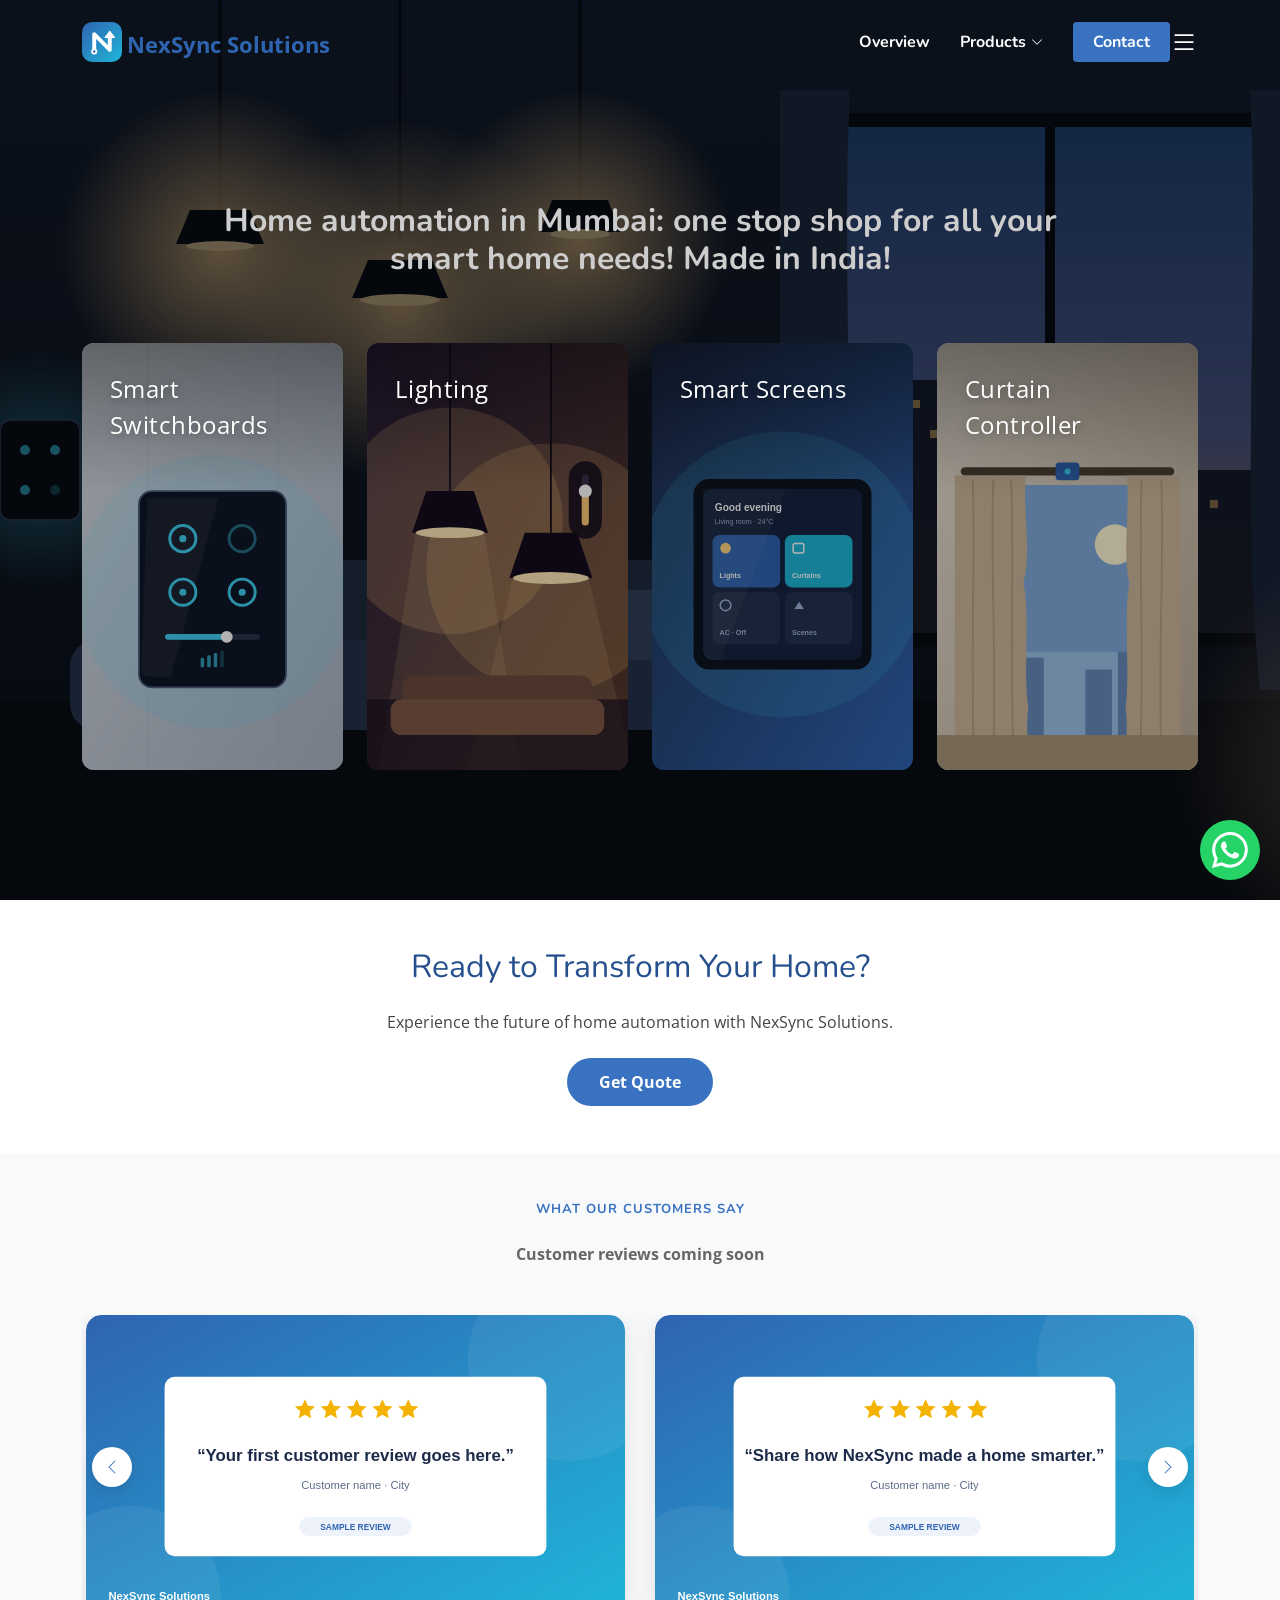
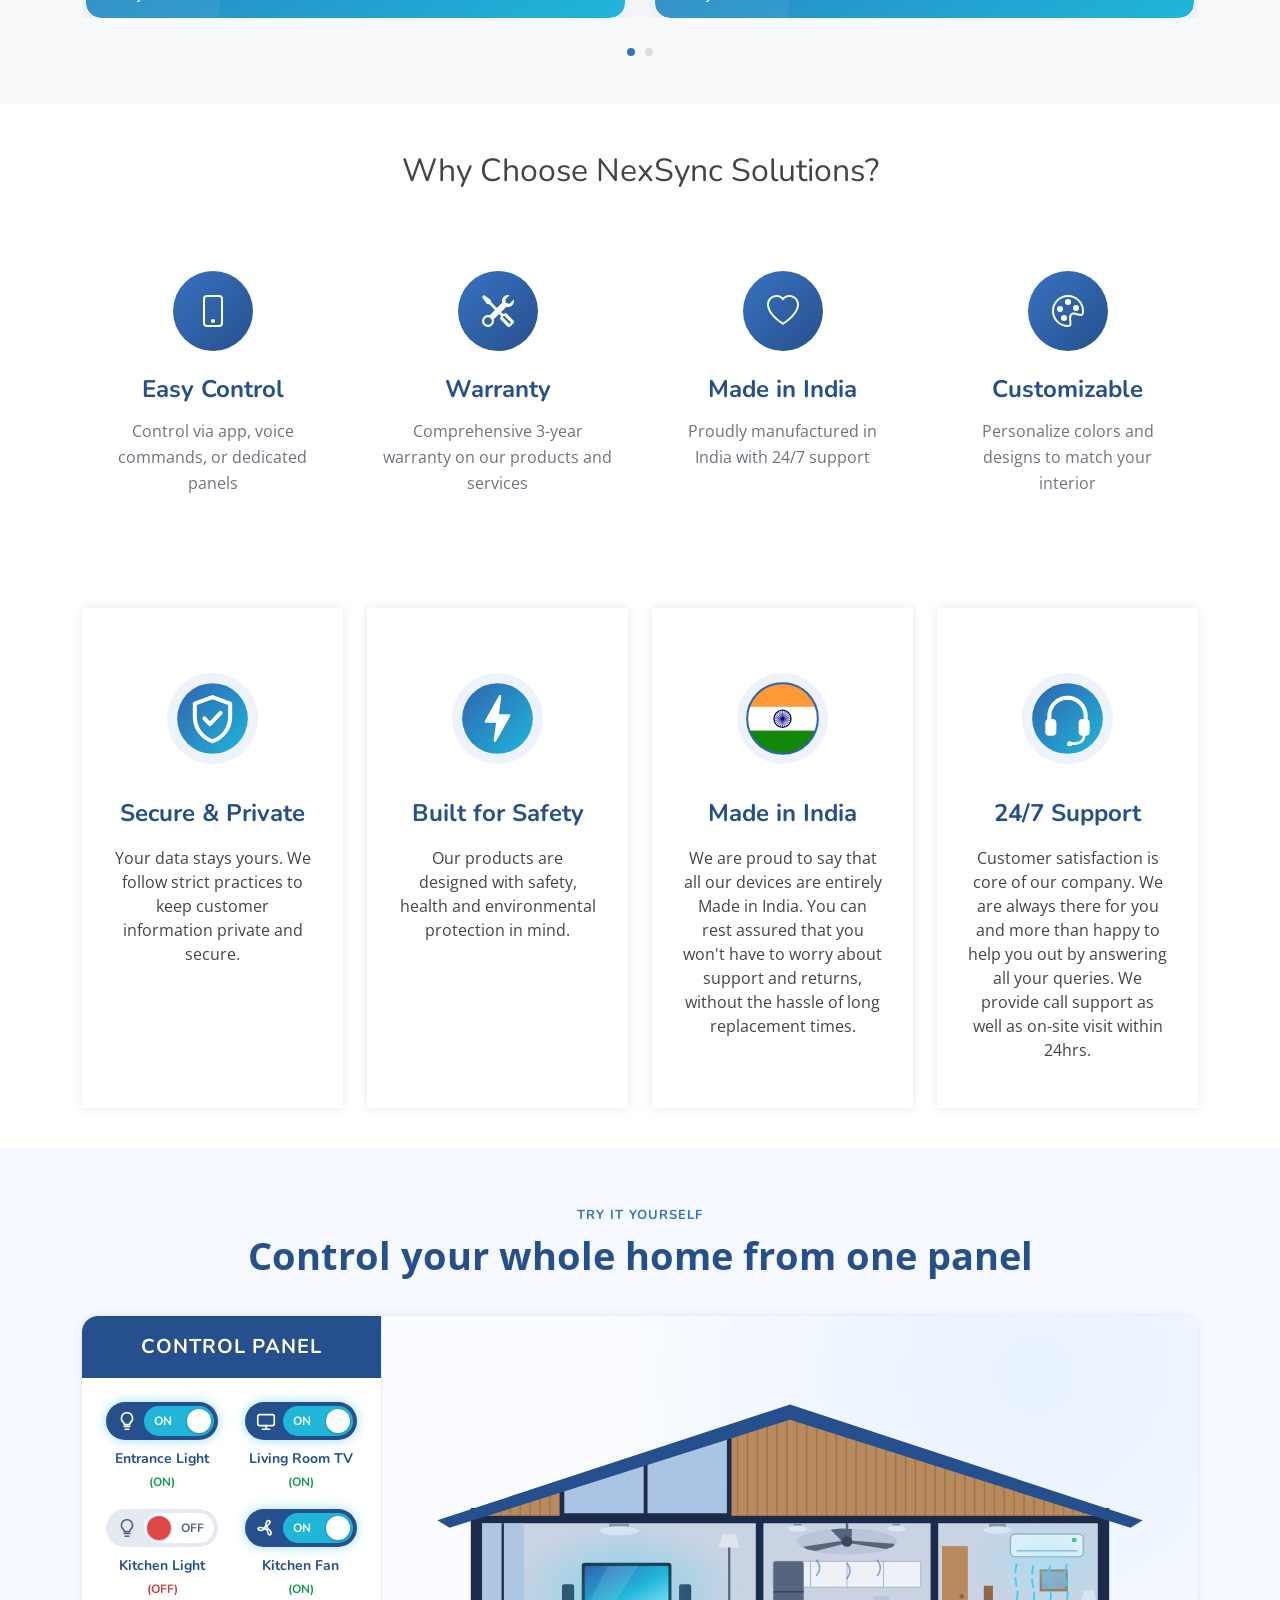
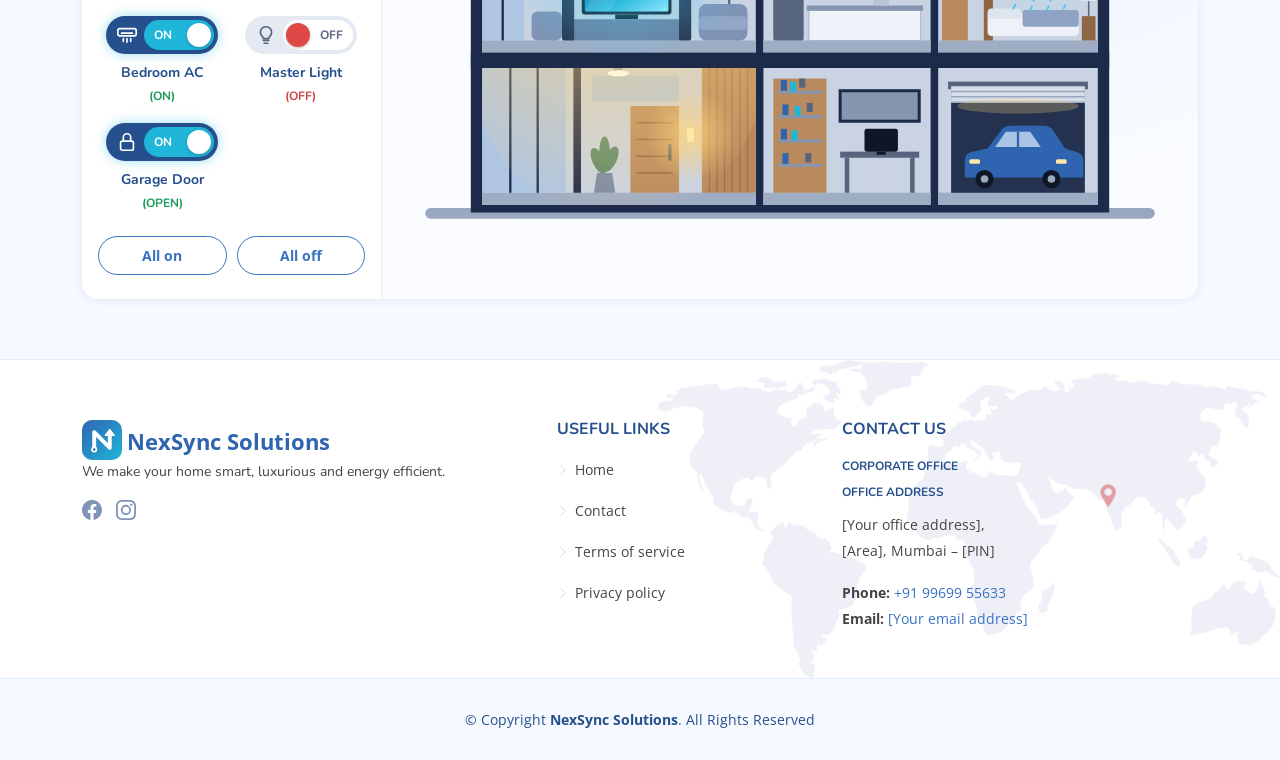
==== index.html @ a848ff5a "files upload" ====
<!DOCTYPE html>
<html lang="en"><head><meta http-equiv="Content-Type" content="text/html; charset=UTF-8">
    
    <meta content="width=device-width, initial-scale=1.0" name="viewport">

    <!-- SEO -->
    <title>NexSync Solutions</title>
    <meta name="description" content="Mumbai home automation by NexSync Solutions: smart switchboards, dimmable lighting, curtain controllers and touch screens. Made in India, 3-year warranty. Get a free quote.">
    <meta property="og:type" content="website">
    <meta property="og:site_name" content="NexSync Solutions">
    <meta property="og:locale" content="en_IN">
    <meta property="og:title" content="NexSync Solutions">
    <meta property="og:description" content="Mumbai home automation by NexSync Solutions: smart switchboards, dimmable lighting, curtain controllers and touch screens. Made in India, 3-year warranty. Get a free quote.">
    <meta name="twitter:card" content="summary_large_image">
    <meta name="twitter:title" content="NexSync Solutions">
    <meta name="twitter:description" content="Mumbai home automation by NexSync Solutions: smart switchboards, dimmable lighting, curtain controllers and touch screens. Made in India, 3-year warranty. Get a free quote.">
    <script type="application/ld+json">
{
  "@context": "https://schema.org",
  "@type": "LocalBusiness",
  "name": "NexSync Solutions",
  "telephone": "+91-99699-55633",
  "description": "Smart switchboards, lighting, curtain controllers and touch screens for home automation, based in Mumbai, India.",
  "areaServed": [
    "Mumbai",
    "Thane",
    "Navi Mumbai"
  ]
}
    </script>
    <script type="application/ld+json">
{
  "@context": "https://schema.org",
  "@type": "WebSite",
  "name": "NexSync Solutions"
}
    </script>

    <link rel="icon" type="image/svg+xml" href="[data-uri]">
    <style>
@font-face {
  font-family: 'Nunito';
  font-style: normal;
  font-weight: 400;
  font-display: swap;
  src: url([data-uri]) format('woff2');
  unicode-range: U+0000-00FF, U+0131, U+0152-0153, U+02BB-02BC, U+02C6, U+02DA, U+02DC, U+0304, U+0308, U+0329, U+2000-206F, U+20AC, U+2122, U+2191, U+2193, U+2212, U+2215, U+FEFF, U+FFFD;
}
@font-face {
  font-family: 'Nunito';
  font-style: normal;
  font-weight: 700;
  font-display: swap;
  src: url([data-uri]) format('woff2');
  unicode-range: U+0000-00FF, U+0131, U+0152-0153, U+02BB-02BC, U+02C6, U+02DA, U+02DC, U+0304, U+0308, U+0329, U+2000-206F, U+20AC, U+2122, U+2191, U+2193, U+2212, U+2215, U+FEFF, U+FFFD;
}
@font-face {
  font-family: 'Open Sans';
  font-style: normal;
  font-weight: 400;
  font-stretch: 100%;
  font-display: swap;
  src: url([data-uri]) format('woff2');
  unicode-range: U+0000-00FF, U+0131, U+0152-0153, U+02BB-02BC, U+02C6, U+02DA, U+02DC, U+0304, U+0308, U+0329, U+2000-206F, U+20AC, U+2122, U+2191, U+2193, U+2212, U+2215, U+FEFF, U+FFFD;
}
@font-face {
  font-family: 'Open Sans';
  font-style: normal;
  font-weight: 700;
  font-stretch: 100%;
  font-display: swap;
  src: url([data-uri]) format('woff2');
  unicode-range: U+0000-00FF, U+0131, U+0152-0153, U+02BB-02BC, U+02C6, U+02DA, U+02DC, U+0304, U+0308, U+0329, U+2000-206F, U+20AC, U+2122, U+2191, U+2193, U+2212, U+2215, U+FEFF, U+FFFD;
}
@charset "UTF-8";/*!
 * Bootstrap v5.0.0-beta3 (https://getbootstrap.com/)
 * Copyright 2011-2021 The Bootstrap Authors
 * Copyright 2011-2021 Twitter, Inc.
 * Licensed under MIT (https://github.com/twbs/bootstrap/blob/main/LICENSE)
 */:root{--bs-blue:#0d6efd;--bs-indigo:#6610f2;--bs-purple:#6f42c1;--bs-pink:#d63384;--bs-red:#dc3545;--bs-orange:#fd7e14;--bs-yellow:#ffc107;--bs-green:#198754;--bs-teal:#20c997;--bs-cyan:#0dcaf0;--bs-white:#fff;--bs-gray:#6c757d;--bs-gray-dark:#343a40;--bs-primary:#0d6efd;--bs-secondary:#6c757d;--bs-success:#198754;--bs-info:#0dcaf0;--bs-warning:#ffc107;--bs-danger:#dc3545;--bs-light:#f8f9fa;--bs-dark:#212529;--bs-font-sans-serif:system-ui,-apple-system,"Segoe UI",Roboto,"Helvetica Neue",Arial,"Noto Sans","Liberation Sans",sans-serif,"Apple Color Emoji","Segoe UI Emoji","Segoe UI Symbol","Noto Color Emoji";--bs-font-monospace:SFMono-Regular,Menlo,Monaco,Consolas,"Liberation Mono","Courier New",monospace;--bs-gradient:linear-gradient(180deg, rgba(255, 255, 255, 0.15), rgba(255, 255, 255, 0))}*,::after,::before{box-sizing:border-box}@media (prefers-reduced-motion:no-preference){:root{scroll-behavior:smooth}}body{margin:0;font-family:var(--bs-font-sans-serif);font-size:1rem;font-weight:400;line-height:1.5;color:#212529;background-color:#fff;-webkit-text-size-adjust:100%;-webkit-tap-highlight-color:transparent}hr{margin:1rem 0;color:inherit;background-color:currentColor;border:0;opacity:.25}hr:not([size]){height:1px}.h1,.h2,.h3,.h4,.h5,.h6,h1,h2,h3,h4,h5,h6{margin-top:0;margin-bottom:.5rem;font-weight:500;line-height:1.2}.h1,h1{font-size:calc(1.375rem + 1.5vw)}@media (min-width:1200px){.h1,h1{font-size:2.5rem}}.h2,h2{font-size:calc(1.325rem + .9vw)}@media (min-width:1200px){.h2,h2{font-size:2rem}}.h3,h3{font-size:calc(1.3rem + .6vw)}@media (min-width:1200px){.h3,h3{font-size:1.75rem}}.h4,h4{font-size:calc(1.275rem + .3vw)}@media (min-width:1200px){.h4,h4{font-size:1.5rem}}.h5,h5{font-size:1.25rem}.h6,h6{font-size:1rem}p{margin-top:0;margin-bottom:1rem}abbr[data-bs-original-title],abbr[title]{-webkit-text-decoration:underline dotted;text-decoration:underline dotted;cursor:help;-webkit-text-decoration-skip-ink:none;text-decoration-skip-ink:none}address{margin-bottom:1rem;font-style:normal;line-height:inherit}ol,ul{padding-left:2rem}dl,ol,ul{margin-top:0;margin-bottom:1rem}ol ol,ol ul,ul ol,ul ul{margin-bottom:0}dt{font-weight:700}dd{margin-bottom:.5rem;margin-left:0}blockquote{margin:0 0 1rem}b,strong{font-weight:bolder}.small,small{font-size:.875em}.mark,mark{padding:.2em;background-color:#fcf8e3}sub,sup{position:relative;font-size:.75em;line-height:0;vertical-align:baseline}sub{bottom:-.25em}sup{top:-.5em}a{color:#0d6efd;text-decoration:underline}a:hover{color:#0a58ca}a:not([href]):not([class]),a:not([href]):not([class]):hover{color:inherit;text-decoration:none}code,kbd,pre,samp{font-family:var(--bs-font-monospace);font-size:1em;direction:ltr;unicode-bidi:bidi-override}pre{display:block;margin-top:0;margin-bottom:1rem;overflow:auto;font-size:.875em}pre code{font-size:inherit;color:inherit;word-break:normal}code{font-size:.875em;color:#d63384;word-wrap:break-word}a>code{color:inherit}kbd{padding:.2rem .4rem;font-size:.875em;color:#fff;background-color:#212529;border-radius:.2rem}kbd kbd{padding:0;font-size:1em;font-weight:700}figure{margin:0 0 1rem}img,svg{vertical-align:middle}table{caption-side:bottom;border-collapse:collapse}caption{padding-top:.5rem;padding-bottom:.5rem;color:#6c757d;text-align:left}th{text-align:inherit;text-align:-webkit-match-parent}tbody,td,tfoot,th,thead,tr{border-color:inherit;border-style:solid;border-width:0}label{display:inline-block}button{border-radius:0}button:focus:not(:focus-visible){outline:0}button,input,optgroup,select,textarea{margin:0;font-family:inherit;font-size:inherit;line-height:inherit}button,select{text-transform:none}[role=button]{cursor:pointer}select{word-wrap:normal}select:disabled{opacity:1}[list]::-webkit-calendar-picker-indicator{display:none}[type=button],[type=reset],[type=submit],button{-webkit-appearance:button}[type=button]:not(:disabled),[type=reset]:not(:disabled),[type=submit]:not(:disabled),button:not(:disabled){cursor:pointer}::-moz-focus-inner{padding:0;border-style:none}textarea{resize:vertical}fieldset{min-width:0;padding:0;margin:0;border:0}legend{float:left;width:100%;padding:0;margin-bottom:.5rem;font-size:calc(1.275rem + .3vw);line-height:inherit}@media (min-width:1200px){legend{font-size:1.5rem}}legend+*{clear:left}::-webkit-datetime-edit-day-field,::-webkit-datetime-edit-fields-wrapper,::-webkit-datetime-edit-hour-field,::-webkit-datetime-edit-minute,::-webkit-datetime-edit-month-field,::-webkit-datetime-edit-text,::-webkit-datetime-edit-year-field{padding:0}::-webkit-inner-spin-button{height:auto}[type=search]{outline-offset:-2px;-webkit-appearance:textfield}::-webkit-search-decoration{-webkit-appearance:none}::-webkit-color-swatch-wrapper{padding:0}::file-selector-button{font:inherit}::-webkit-file-upload-button{font:inherit;-webkit-appearance:button}output{display:inline-block}iframe{border:0}summary{display:list-item;cursor:pointer}progress{vertical-align:baseline}[hidden]{display:none!important}.lead{font-size:1.25rem;font-weight:300}.display-1{font-size:calc(1.625rem + 4.5vw);font-weight:300;line-height:1.2}@media (min-width:1200px){.display-1{font-size:5rem}}.display-2{font-size:calc(1.575rem + 3.9vw);font-weight:300;line-height:1.2}@media (min-width:1200px){.display-2{font-size:4.5rem}}.display-3{font-size:calc(1.525rem + 3.3vw);font-weight:300;line-height:1.2}@media (min-width:1200px){.display-3{font-size:4rem}}.display-4{font-size:calc(1.475rem + 2.7vw);font-weight:300;line-height:1.2}@media (min-width:1200px){.display-4{font-size:3.5rem}}.display-5{font-size:calc(1.425rem + 2.1vw);font-weight:300;line-height:1.2}@media (min-width:1200px){.display-5{font-size:3rem}}.display-6{font-size:calc(1.375rem + 1.5vw);font-weight:300;line-height:1.2}@media (min-width:1200px){.display-6{font-size:2.5rem}}.list-unstyled{padding-left:0;list-style:none}.list-inline{padding-left:0;list-style:none}.list-inline-item{display:inline-block}.list-inline-item:not(:last-child){margin-right:.5rem}.initialism{font-size:.875em;text-transform:uppercase}.blockquote{margin-bottom:1rem;font-size:1.25rem}.blockquote>:last-child{margin-bottom:0}.blockquote-footer{margin-top:-1rem;margin-bottom:1rem;font-size:.875em;color:#6c757d}.blockquote-footer::before{content:"— "}.img-fluid{max-width:100%;height:auto}.img-thumbnail{padding:.25rem;background-color:#fff;border:1px solid #dee2e6;border-radius:.25rem;max-width:100%;height:auto}.figure{display:inline-block}.figure-img{margin-bottom:.5rem;line-height:1}.figure-caption{font-size:.875em;color:#6c757d}.container,.container-fluid,.container-lg,.container-md,.container-sm,.container-xl,.container-xxl{width:100%;padding-right:var(--bs-gutter-x,.75rem);padding-left:var(--bs-gutter-x,.75rem);margin-right:auto;margin-left:auto}@media (min-width:576px){.container,.container-sm{max-width:540px}}@media (min-width:768px){.container,.container-md,.container-sm{max-width:720px}}@media (min-width:992px){.container,.container-lg,.container-md,.container-sm{max-width:960px}}@media (min-width:1200px){.container,.container-lg,.container-md,.container-sm,.container-xl{max-width:1140px}}@media (min-width:1400px){.container,.container-lg,.container-md,.container-sm,.container-xl,.container-xxl{max-width:1320px}}.row{--bs-gutter-x:1.5rem;--bs-gutter-y:0;display:flex;flex-wrap:wrap;margin-top:calc(var(--bs-gutter-y) * -1);margin-right:calc(var(--bs-gutter-x)/ -2);margin-left:calc(var(--bs-gutter-x)/ -2)}.row>*{flex-shrink:0;width:100%;max-width:100%;padding-right:calc(var(--bs-gutter-x)/ 2);padding-left:calc(var(--bs-gutter-x)/ 2);margin-top:var(--bs-gutter-y)}.col{flex:1 0 0%}.row-cols-auto>*{flex:0 0 auto;width:auto}.row-cols-1>*{flex:0 0 auto;width:100%}.row-cols-2>*{flex:0 0 auto;width:50%}.row-cols-3>*{flex:0 0 auto;width:33.3333333333%}.row-cols-4>*{flex:0 0 auto;width:25%}.row-cols-5>*{flex:0 0 auto;width:20%}.row-cols-6>*{flex:0 0 auto;width:16.6666666667%}.col-auto{flex:0 0 auto;width:auto}.col-1{flex:0 0 auto;width:8.3333333333%}.col-2{flex:0 0 auto;width:16.6666666667%}.col-3{flex:0 0 auto;width:25%}.col-4{flex:0 0 auto;width:33.3333333333%}.col-5{flex:0 0 auto;width:41.6666666667%}.col-6{flex:0 0 auto;width:50%}.col-7{flex:0 0 auto;width:58.3333333333%}.col-8{flex:0 0 auto;width:66.6666666667%}.col-9{flex:0 0 auto;width:75%}.col-10{flex:0 0 auto;width:83.3333333333%}.col-11{flex:0 0 auto;width:91.6666666667%}.col-12{flex:0 0 auto;width:100%}.offset-1{margin-left:8.3333333333%}.offset-2{margin-left:16.6666666667%}.offset-3{margin-left:25%}.offset-4{margin-left:33.3333333333%}.offset-5{margin-left:41.6666666667%}.offset-6{margin-left:50%}.offset-7{margin-left:58.3333333333%}.offset-8{margin-left:66.6666666667%}.offset-9{margin-left:75%}.offset-10{margin-left:83.3333333333%}.offset-11{margin-left:91.6666666667%}.g-0,.gx-0{--bs-gutter-x:0}.g-0,.gy-0{--bs-gutter-y:0}.g-1,.gx-1{--bs-gutter-x:0.25rem}.g-1,.gy-1{--bs-gutter-y:0.25rem}.g-2,.gx-2{--bs-gutter-x:0.5rem}.g-2,.gy-2{--bs-gutter-y:0.5rem}.g-3,.gx-3{--bs-gutter-x:1rem}.g-3,.gy-3{--bs-gutter-y:1rem}.g-4,.gx-4{--bs-gutter-x:1.5rem}.g-4,.gy-4{--bs-gutter-y:1.5rem}.g-5,.gx-5{--bs-gutter-x:3rem}.g-5,.gy-5{--bs-gutter-y:3rem}@media (min-width:576px){.col-sm{flex:1 0 0%}.row-cols-sm-auto>*{flex:0 0 auto;width:auto}.row-cols-sm-1>*{flex:0 0 auto;width:100%}.row-cols-sm-2>*{flex:0 0 auto;width:50%}.row-cols-sm-3>*{flex:0 0 auto;width:33.3333333333%}.row-cols-sm-4>*{flex:0 0 auto;width:25%}.row-cols-sm-5>*{flex:0 0 auto;width:20%}.row-cols-sm-6>*{flex:0 0 auto;width:16.6666666667%}.col-sm-auto{flex:0 0 auto;width:auto}.col-sm-1{flex:0 0 auto;width:8.3333333333%}.col-sm-2{flex:0 0 auto;width:16.6666666667%}.col-sm-3{flex:0 0 auto;width:25%}.col-sm-4{flex:0 0 auto;width:33.3333333333%}.col-sm-5{flex:0 0 auto;width:41.6666666667%}.col-sm-6{flex:0 0 auto;width:50%}.col-sm-7{flex:0 0 auto;width:58.3333333333%}.col-sm-8{flex:0 0 auto;width:66.6666666667%}.col-sm-9{flex:0 0 auto;width:75%}.col-sm-10{flex:0 0 auto;width:83.3333333333%}.col-sm-11{flex:0 0 auto;width:91.6666666667%}.col-sm-12{flex:0 0 auto;width:100%}.offset-sm-0{margin-left:0}.offset-sm-1{margin-left:8.3333333333%}.offset-sm-2{margin-left:16.6666666667%}.offset-sm-3{margin-left:25%}.offset-sm-4{margin-left:33.3333333333%}.offset-sm-5{margin-left:41.6666666667%}.offset-sm-6{margin-left:50%}.offset-sm-7{margin-left:58.3333333333%}.offset-sm-8{margin-left:66.6666666667%}.offset-sm-9{margin-left:75%}.offset-sm-10{margin-left:83.3333333333%}.offset-sm-11{margin-left:91.6666666667%}.g-sm-0,.gx-sm-0{--bs-gutter-x:0}.g-sm-0,.gy-sm-0{--bs-gutter-y:0}.g-sm-1,.gx-sm-1{--bs-gutter-x:0.25rem}.g-sm-1,.gy-sm-1{--bs-gutter-y:0.25rem}.g-sm-2,.gx-sm-2{--bs-gutter-x:0.5rem}.g-sm-2,.gy-sm-2{--bs-gutter-y:0.5rem}.g-sm-3,.gx-sm-3{--bs-gutter-x:1rem}.g-sm-3,.gy-sm-3{--bs-gutter-y:1rem}.g-sm-4,.gx-sm-4{--bs-gutter-x:1.5rem}.g-sm-4,.gy-sm-4{--bs-gutter-y:1.5rem}.g-sm-5,.gx-sm-5{--bs-gutter-x:3rem}.g-sm-5,.gy-sm-5{--bs-gutter-y:3rem}}@media (min-width:768px){.col-md{flex:1 0 0%}.row-cols-md-auto>*{flex:0 0 auto;width:auto}.row-cols-md-1>*{flex:0 0 auto;width:100%}.row-cols-md-2>*{flex:0 0 auto;width:50%}.row-cols-md-3>*{flex:0 0 auto;width:33.3333333333%}.row-cols-md-4>*{flex:0 0 auto;width:25%}.row-cols-md-5>*{flex:0 0 auto;width:20%}.row-cols-md-6>*{flex:0 0 auto;width:16.6666666667%}.col-md-auto{flex:0 0 auto;width:auto}.col-md-1{flex:0 0 auto;width:8.3333333333%}.col-md-2{flex:0 0 auto;width:16.6666666667%}.col-md-3{flex:0 0 auto;width:25%}.col-md-4{flex:0 0 auto;width:33.3333333333%}.col-md-5{flex:0 0 auto;width:41.6666666667%}.col-md-6{flex:0 0 auto;width:50%}.col-md-7{flex:0 0 auto;width:58.3333333333%}.col-md-8{flex:0 0 auto;width:66.6666666667%}.col-md-9{flex:0 0 auto;width:75%}.col-md-10{flex:0 0 auto;width:83.3333333333%}.col-md-11{flex:0 0 auto;width:91.6666666667%}.col-md-12{flex:0 0 auto;width:100%}.offset-md-0{margin-left:0}.offset-md-1{margin-left:8.3333333333%}.offset-md-2{margin-left:16.6666666667%}.offset-md-3{margin-left:25%}.offset-md-4{margin-left:33.3333333333%}.offset-md-5{margin-left:41.6666666667%}.offset-md-6{margin-left:50%}.offset-md-7{margin-left:58.3333333333%}.offset-md-8{margin-left:66.6666666667%}.offset-md-9{margin-left:75%}.offset-md-10{margin-left:83.3333333333%}.offset-md-11{margin-left:91.6666666667%}.g-md-0,.gx-md-0{--bs-gutter-x:0}.g-md-0,.gy-md-0{--bs-gutter-y:0}.g-md-1,.gx-md-1{--bs-gutter-x:0.25rem}.g-md-1,.gy-md-1{--bs-gutter-y:0.25rem}.g-md-2,.gx-md-2{--bs-gutter-x:0.5rem}.g-md-2,.gy-md-2{--bs-gutter-y:0.5rem}.g-md-3,.gx-md-3{--bs-gutter-x:1rem}.g-md-3,.gy-md-3{--bs-gutter-y:1rem}.g-md-4,.gx-md-4{--bs-gutter-x:1.5rem}.g-md-4,.gy-md-4{--bs-gutter-y:1.5rem}.g-md-5,.gx-md-5{--bs-gutter-x:3rem}.g-md-5,.gy-md-5{--bs-gutter-y:3rem}}@media (min-width:992px){.col-lg{flex:1 0 0%}.row-cols-lg-auto>*{flex:0 0 auto;width:auto}.row-cols-lg-1>*{flex:0 0 auto;width:100%}.row-cols-lg-2>*{flex:0 0 auto;width:50%}.row-cols-lg-3>*{flex:0 0 auto;width:33.3333333333%}.row-cols-lg-4>*{flex:0 0 auto;width:25%}.row-cols-lg-5>*{flex:0 0 auto;width:20%}.row-cols-lg-6>*{flex:0 0 auto;width:16.6666666667%}.col-lg-auto{flex:0 0 auto;width:auto}.col-lg-1{flex:0 0 auto;width:8.3333333333%}.col-lg-2{flex:0 0 auto;width:16.6666666667%}.col-lg-3{flex:0 0 auto;width:25%}.col-lg-4{flex:0 0 auto;width:33.3333333333%}.col-lg-5{flex:0 0 auto;width:41.6666666667%}.col-lg-6{flex:0 0 auto;width:50%}.col-lg-7{flex:0 0 auto;width:58.3333333333%}.col-lg-8{flex:0 0 auto;width:66.6666666667%}.col-lg-9{flex:0 0 auto;width:75%}.col-lg-10{flex:0 0 auto;width:83.3333333333%}.col-lg-11{flex:0 0 auto;width:91.6666666667%}.col-lg-12{flex:0 0 auto;width:100%}.offset-lg-0{margin-left:0}.offset-lg-1{margin-left:8.3333333333%}.offset-lg-2{margin-left:16.6666666667%}.offset-lg-3{margin-left:25%}.offset-lg-4{margin-left:33.3333333333%}.offset-lg-5{margin-left:41.6666666667%}.offset-lg-6{margin-left:50%}.offset-lg-7{margin-left:58.3333333333%}.offset-lg-8{margin-left:66.6666666667%}.offset-lg-9{margin-left:75%}.offset-lg-10{margin-left:83.3333333333%}.offset-lg-11{margin-left:91.6666666667%}.g-lg-0,.gx-lg-0{--bs-gutter-x:0}.g-lg-0,.gy-lg-0{--bs-gutter-y:0}.g-lg-1,.gx-lg-1{--bs-gutter-x:0.25rem}.g-lg-1,.gy-lg-1{--bs-gutter-y:0.25rem}.g-lg-2,.gx-lg-2{--bs-gutter-x:0.5rem}.g-lg-2,.gy-lg-2{--bs-gutter-y:0.5rem}.g-lg-3,.gx-lg-3{--bs-gutter-x:1rem}.g-lg-3,.gy-lg-3{--bs-gutter-y:1rem}.g-lg-4,.gx-lg-4{--bs-gutter-x:1.5rem}.g-lg-4,.gy-lg-4{--bs-gutter-y:1.5rem}.g-lg-5,.gx-lg-5{--bs-gutter-x:3rem}.g-lg-5,.gy-lg-5{--bs-gutter-y:3rem}}@media (min-width:1200px){.col-xl{flex:1 0 0%}.row-cols-xl-auto>*{flex:0 0 auto;width:auto}.row-cols-xl-1>*{flex:0 0 auto;width:100%}.row-cols-xl-2>*{flex:0 0 auto;width:50%}.row-cols-xl-3>*{flex:0 0 auto;width:33.3333333333%}.row-cols-xl-4>*{flex:0 0 auto;width:25%}.row-cols-xl-5>*{flex:0 0 auto;width:20%}.row-cols-xl-6>*{flex:0 0 auto;width:16.6666666667%}.col-xl-auto{flex:0 0 auto;width:auto}.col-xl-1{flex:0 0 auto;width:8.3333333333%}.col-xl-2{flex:0 0 auto;width:16.6666666667%}.col-xl-3{flex:0 0 auto;width:25%}.col-xl-4{flex:0 0 auto;width:33.3333333333%}.col-xl-5{flex:0 0 auto;width:41.6666666667%}.col-xl-6{flex:0 0 auto;width:50%}.col-xl-7{flex:0 0 auto;width:58.3333333333%}.col-xl-8{flex:0 0 auto;width:66.6666666667%}.col-xl-9{flex:0 0 auto;width:75%}.col-xl-10{flex:0 0 auto;width:83.3333333333%}.col-xl-11{flex:0 0 auto;width:91.6666666667%}.col-xl-12{flex:0 0 auto;width:100%}.offset-xl-0{margin-left:0}.offset-xl-1{margin-left:8.3333333333%}.offset-xl-2{margin-left:16.6666666667%}.offset-xl-3{margin-left:25%}.offset-xl-4{margin-left:33.3333333333%}.offset-xl-5{margin-left:41.6666666667%}.offset-xl-6{margin-left:50%}.offset-xl-7{margin-left:58.3333333333%}.offset-xl-8{margin-left:66.6666666667%}.offset-xl-9{margin-left:75%}.offset-xl-10{margin-left:83.3333333333%}.offset-xl-11{margin-left:91.6666666667%}.g-xl-0,.gx-xl-0{--bs-gutter-x:0}.g-xl-0,.gy-xl-0{--bs-gutter-y:0}.g-xl-1,.gx-xl-1{--bs-gutter-x:0.25rem}.g-xl-1,.gy-xl-1{--bs-gutter-y:0.25rem}.g-xl-2,.gx-xl-2{--bs-gutter-x:0.5rem}.g-xl-2,.gy-xl-2{--bs-gutter-y:0.5rem}.g-xl-3,.gx-xl-3{--bs-gutter-x:1rem}.g-xl-3,.gy-xl-3{--bs-gutter-y:1rem}.g-xl-4,.gx-xl-4{--bs-gutter-x:1.5rem}.g-xl-4,.gy-xl-4{--bs-gutter-y:1.5rem}.g-xl-5,.gx-xl-5{--bs-gutter-x:3rem}.g-xl-5,.gy-xl-5{--bs-gutter-y:3rem}}@media (min-width:1400px){.col-xxl{flex:1 0 0%}.row-cols-xxl-auto>*{flex:0 0 auto;width:auto}.row-cols-xxl-1>*{flex:0 0 auto;width:100%}.row-cols-xxl-2>*{flex:0 0 auto;width:50%}.row-cols-xxl-3>*{flex:0 0 auto;width:33.3333333333%}.row-cols-xxl-4>*{flex:0 0 auto;width:25%}.row-cols-xxl-5>*{flex:0 0 auto;width:20%}.row-cols-xxl-6>*{flex:0 0 auto;width:16.6666666667%}.col-xxl-auto{flex:0 0 auto;width:auto}.col-xxl-1{flex:0 0 auto;width:8.3333333333%}.col-xxl-2{flex:0 0 auto;width:16.6666666667%}.col-xxl-3{flex:0 0 auto;width:25%}.col-xxl-4{flex:0 0 auto;width:33.3333333333%}.col-xxl-5{flex:0 0 auto;width:41.6666666667%}.col-xxl-6{flex:0 0 auto;width:50%}.col-xxl-7{flex:0 0 auto;width:58.3333333333%}.col-xxl-8{flex:0 0 auto;width:66.6666666667%}.col-xxl-9{flex:0 0 auto;width:75%}.col-xxl-10{flex:0 0 auto;width:83.3333333333%}.col-xxl-11{flex:0 0 auto;width:91.6666666667%}.col-xxl-12{flex:0 0 auto;width:100%}.offset-xxl-0{margin-left:0}.offset-xxl-1{margin-left:8.3333333333%}.offset-xxl-2{margin-left:16.6666666667%}.offset-xxl-3{margin-left:25%}.offset-xxl-4{margin-left:33.3333333333%}.offset-xxl-5{margin-left:41.6666666667%}.offset-xxl-6{margin-left:50%}.offset-xxl-7{margin-left:58.3333333333%}.offset-xxl-8{margin-left:66.6666666667%}.offset-xxl-9{margin-left:75%}.offset-xxl-10{margin-left:83.3333333333%}.offset-xxl-11{margin-left:91.6666666667%}.g-xxl-0,.gx-xxl-0{--bs-gutter-x:0}.g-xxl-0,.gy-xxl-0{--bs-gutter-y:0}.g-xxl-1,.gx-xxl-1{--bs-gutter-x:0.25rem}.g-xxl-1,.gy-xxl-1{--bs-gutter-y:0.25rem}.g-xxl-2,.gx-xxl-2{--bs-gutter-x:0.5rem}.g-xxl-2,.gy-xxl-2{--bs-gutter-y:0.5rem}.g-xxl-3,.gx-xxl-3{--bs-gutter-x:1rem}.g-xxl-3,.gy-xxl-3{--bs-gutter-y:1rem}.g-xxl-4,.gx-xxl-4{--bs-gutter-x:1.5rem}.g-xxl-4,.gy-xxl-4{--bs-gutter-y:1.5rem}.g-xxl-5,.gx-xxl-5{--bs-gutter-x:3rem}.g-xxl-5,.gy-xxl-5{--bs-gutter-y:3rem}}.table{--bs-table-bg:transparent;--bs-table-striped-color:#212529;--bs-table-striped-bg:rgba(0, 0, 0, 0.05);--bs-table-active-color:#212529;--bs-table-active-bg:rgba(0, 0, 0, 0.1);--bs-table-hover-color:#212529;--bs-table-hover-bg:rgba(0, 0, 0, 0.075);width:100%;margin-bottom:1rem;color:#212529;vertical-align:top;border-color:#dee2e6}.table>:not(caption)>*>*{padding:.5rem .5rem;background-color:var(--bs-table-bg);border-bottom-width:1px;box-shadow:inset 0 0 0 9999px var(--bs-table-accent-bg)}.table>tbody{vertical-align:inherit}.table>thead{vertical-align:bottom}.table>:not(:last-child)>:last-child>*{border-bottom-color:currentColor}.caption-top{caption-side:top}.table-sm>:not(caption)>*>*{padding:.25rem .25rem}.table-bordered>:not(caption)>*{border-width:1px 0}.table-bordered>:not(caption)>*>*{border-width:0 1px}.table-borderless>:not(caption)>*>*{border-bottom-width:0}.table-striped>tbody>tr:nth-of-type(odd){--bs-table-accent-bg:var(--bs-table-striped-bg);color:var(--bs-table-striped-color)}.table-active{--bs-table-accent-bg:var(--bs-table-active-bg);color:var(--bs-table-active-color)}.table-hover>tbody>tr:hover{--bs-table-accent-bg:var(--bs-table-hover-bg);color:var(--bs-table-hover-color)}.table-primary{--bs-table-bg:#cfe2ff;--bs-table-striped-bg:#c5d7f2;--bs-table-striped-color:#000;--bs-table-active-bg:#bacbe6;--bs-table-active-color:#000;--bs-table-hover-bg:#bfd1ec;--bs-table-hover-color:#000;color:#000;border-color:#bacbe6}.table-secondary{--bs-table-bg:#e2e3e5;--bs-table-striped-bg:#d7d8da;--bs-table-striped-color:#000;--bs-table-active-bg:#cbccce;--bs-table-active-color:#000;--bs-table-hover-bg:#d1d2d4;--bs-table-hover-color:#000;color:#000;border-color:#cbccce}.table-success{--bs-table-bg:#d1e7dd;--bs-table-striped-bg:#c7dbd2;--bs-table-striped-color:#000;--bs-table-active-bg:#bcd0c7;--bs-table-active-color:#000;--bs-table-hover-bg:#c1d6cc;--bs-table-hover-color:#000;color:#000;border-color:#bcd0c7}.table-info{--bs-table-bg:#cff4fc;--bs-table-striped-bg:#c5e8ef;--bs-table-striped-color:#000;--bs-table-active-bg:#badce3;--bs-table-active-color:#000;--bs-table-hover-bg:#bfe2e9;--bs-table-hover-color:#000;color:#000;border-color:#badce3}.table-warning{--bs-table-bg:#fff3cd;--bs-table-striped-bg:#f2e7c3;--bs-table-striped-color:#000;--bs-table-active-bg:#e6dbb9;--bs-table-active-color:#000;--bs-table-hover-bg:#ece1be;--bs-table-hover-color:#000;color:#000;border-color:#e6dbb9}.table-danger{--bs-table-bg:#f8d7da;--bs-table-striped-bg:#eccccf;--bs-table-striped-color:#000;--bs-table-active-bg:#dfc2c4;--bs-table-active-color:#000;--bs-table-hover-bg:#e5c7ca;--bs-table-hover-color:#000;color:#000;border-color:#dfc2c4}.table-light{--bs-table-bg:#f8f9fa;--bs-table-striped-bg:#ecedee;--bs-table-striped-color:#000;--bs-table-active-bg:#dfe0e1;--bs-table-active-color:#000;--bs-table-hover-bg:#e5e6e7;--bs-table-hover-color:#000;color:#000;border-color:#dfe0e1}.table-dark{--bs-table-bg:#212529;--bs-table-striped-bg:#2c3034;--bs-table-striped-color:#fff;--bs-table-active-bg:#373b3e;--bs-table-active-color:#fff;--bs-table-hover-bg:#323539;--bs-table-hover-color:#fff;color:#fff;border-color:#373b3e}.table-responsive{overflow-x:auto;-webkit-overflow-scrolling:touch}@media (max-width:575.98px){.table-responsive-sm{overflow-x:auto;-webkit-overflow-scrolling:touch}}@media (max-width:767.98px){.table-responsive-md{overflow-x:auto;-webkit-overflow-scrolling:touch}}@media (max-width:991.98px){.table-responsive-lg{overflow-x:auto;-webkit-overflow-scrolling:touch}}@media (max-width:1199.98px){.table-responsive-xl{overflow-x:auto;-webkit-overflow-scrolling:touch}}@media (max-width:1399.98px){.table-responsive-xxl{overflow-x:auto;-webkit-overflow-scrolling:touch}}.form-label{margin-bottom:.5rem}.col-form-label{padding-top:calc(.375rem + 1px);padding-bottom:calc(.375rem + 1px);margin-bottom:0;font-size:inherit;line-height:1.5}.col-form-label-lg{padding-top:calc(.5rem + 1px);padding-bottom:calc(.5rem + 1px);font-size:1.25rem}.col-form-label-sm{padding-top:calc(.25rem + 1px);padding-bottom:calc(.25rem + 1px);font-size:.875rem}.form-text{margin-top:.25rem;font-size:.875em;color:#6c757d}.form-control{display:block;width:100%;padding:.375rem .75rem;font-size:1rem;font-weight:400;line-height:1.5;color:#212529;background-color:#fff;background-clip:padding-box;border:1px solid #ced4da;-webkit-appearance:none;-moz-appearance:none;appearance:none;border-radius:.25rem;transition:border-color .15s ease-in-out,box-shadow .15s ease-in-out}@media (prefers-reduced-motion:reduce){.form-control{transition:none}}.form-control[type=file]{overflow:hidden}.form-control[type=file]:not(:disabled):not([readonly]){cursor:pointer}.form-control:focus{color:#212529;background-color:#fff;border-color:#86b7fe;outline:0;box-shadow:0 0 0 .25rem rgba(13,110,253,.25)}.form-control::-webkit-date-and-time-value{height:1.5em}.form-control::-moz-placeholder{color:#6c757d;opacity:1}.form-control::placeholder{color:#6c757d;opacity:1}.form-control:disabled,.form-control[readonly]{background-color:#e9ecef;opacity:1}.form-control::file-selector-button{padding:.375rem .75rem;margin:-.375rem -.75rem;-webkit-margin-end:.75rem;margin-inline-end:.75rem;color:#212529;background-color:#e9ecef;pointer-events:none;border-color:inherit;border-style:solid;border-width:0;border-inline-end-width:1px;border-radius:0;transition:color .15s ease-in-out,background-color .15s ease-in-out,border-color .15s ease-in-out,box-shadow .15s ease-in-out}@media (prefers-reduced-motion:reduce){.form-control::file-selector-button{transition:none}}.form-control:hover:not(:disabled):not([readonly])::file-selector-button{background-color:#dde0e3}.form-control::-webkit-file-upload-button{padding:.375rem .75rem;margin:-.375rem -.75rem;-webkit-margin-end:.75rem;margin-inline-end:.75rem;color:#212529;background-color:#e9ecef;pointer-events:none;border-color:inherit;border-style:solid;border-width:0;border-inline-end-width:1px;border-radius:0;-webkit-transition:color .15s ease-in-out,background-color .15s ease-in-out,border-color .15s ease-in-out,box-shadow .15s ease-in-out;transition:color .15s ease-in-out,background-color .15s ease-in-out,border-color .15s ease-in-out,box-shadow .15s ease-in-out}@media (prefers-reduced-motion:reduce){.form-control::-webkit-file-upload-button{-webkit-transition:none;transition:none}}.form-control:hover:not(:disabled):not([readonly])::-webkit-file-upload-button{background-color:#dde0e3}.form-control-plaintext{display:block;width:100%;padding:.375rem 0;margin-bottom:0;line-height:1.5;color:#212529;background-color:transparent;border:solid transparent;border-width:1px 0}.form-control-plaintext.form-control-lg,.form-control-plaintext.form-control-sm{padding-right:0;padding-left:0}.form-control-sm{min-height:calc(1.5em + .5rem + 2px);padding:.25rem .5rem;font-size:.875rem;border-radius:.2rem}.form-control-sm::file-selector-button{padding:.25rem .5rem;margin:-.25rem -.5rem;-webkit-margin-end:.5rem;margin-inline-end:.5rem}.form-control-sm::-webkit-file-upload-button{padding:.25rem .5rem;margin:-.25rem -.5rem;-webkit-margin-end:.5rem;margin-inline-end:.5rem}.form-control-lg{min-height:calc(1.5em + 1rem + 2px);padding:.5rem 1rem;font-size:1.25rem;border-radius:.3rem}.form-control-lg::file-selector-button{padding:.5rem 1rem;margin:-.5rem -1rem;-webkit-margin-end:1rem;margin-inline-end:1rem}.form-control-lg::-webkit-file-upload-button{padding:.5rem 1rem;margin:-.5rem -1rem;-webkit-margin-end:1rem;margin-inline-end:1rem}textarea.form-control{min-height:calc(1.5em + .75rem + 2px)}textarea.form-control-sm{min-height:calc(1.5em + .5rem + 2px)}textarea.form-control-lg{min-height:calc(1.5em + 1rem + 2px)}.form-control-color{max-width:3rem;height:auto;padding:.375rem}.form-control-color:not(:disabled):not([readonly]){cursor:pointer}.form-control-color::-moz-color-swatch{height:1.5em;border-radius:.25rem}.form-control-color::-webkit-color-swatch{height:1.5em;border-radius:.25rem}.form-select{display:block;width:100%;padding:.375rem 2.25rem .375rem .75rem;font-size:1rem;font-weight:400;line-height:1.5;color:#212529;background-color:#fff;background-image:url("data:image/svg+xml,%3csvg xmlns='http://www.w3.org/2000/svg' viewBox='0 0 16 16'%3e%3cpath fill='none' stroke='%23343a40' stroke-linecap='round' stroke-linejoin='round' stroke-width='2' d='M2 5l6 6 6-6'/%3e%3c/svg%3e");background-repeat:no-repeat;background-position:right .75rem center;background-size:16px 12px;border:1px solid #ced4da;border-radius:.25rem;-webkit-appearance:none;-moz-appearance:none;appearance:none}.form-select:focus{border-color:#86b7fe;outline:0;box-shadow:0 0 0 .25rem rgba(13,110,253,.25)}.form-select[multiple],.form-select[size]:not([size="1"]){padding-right:.75rem;background-image:none}.form-select:disabled{background-color:#e9ecef}.form-select:-moz-focusring{color:transparent;text-shadow:0 0 0 #212529}.form-select-sm{padding-top:.25rem;padding-bottom:.25rem;padding-left:.5rem;font-size:.875rem}.form-select-lg{padding-top:.5rem;padding-bottom:.5rem;padding-left:1rem;font-size:1.25rem}.form-check{display:block;min-height:1.5rem;padding-left:1.5em;margin-bottom:.125rem}.form-check .form-check-input{float:left;margin-left:-1.5em}.form-check-input{width:1em;height:1em;margin-top:.25em;vertical-align:top;background-color:#fff;background-repeat:no-repeat;background-position:center;background-size:contain;border:1px solid rgba(0,0,0,.25);-webkit-appearance:none;-moz-appearance:none;appearance:none;-webkit-print-color-adjust:exact;color-adjust:exact}.form-check-input[type=checkbox]{border-radius:.25em}.form-check-input[type=radio]{border-radius:50%}.form-check-input:active{filter:brightness(90%)}.form-check-input:focus{border-color:#86b7fe;outline:0;box-shadow:0 0 0 .25rem rgba(13,110,253,.25)}.form-check-input:checked{background-color:#0d6efd;border-color:#0d6efd}.form-check-input:checked[type=checkbox]{background-image:url("data:image/svg+xml,%3csvg xmlns='http://www.w3.org/2000/svg' viewBox='0 0 20 20'%3e%3cpath fill='none' stroke='%23fff' stroke-linecap='round' stroke-linejoin='round' stroke-width='3' d='M6 10l3 3l6-6'/%3e%3c/svg%3e")}.form-check-input:checked[type=radio]{background-image:url("data:image/svg+xml,%3csvg xmlns='http://www.w3.org/2000/svg' viewBox='-4 -4 8 8'%3e%3ccircle r='2' fill='%23fff'/%3e%3c/svg%3e")}.form-check-input[type=checkbox]:indeterminate{background-color:#0d6efd;border-color:#0d6efd;background-image:url("data:image/svg+xml,%3csvg xmlns='http://www.w3.org/2000/svg' viewBox='0 0 20 20'%3e%3cpath fill='none' stroke='%23fff' stroke-linecap='round' stroke-linejoin='round' stroke-width='3' d='M6 10h8'/%3e%3c/svg%3e")}.form-check-input:disabled{pointer-events:none;filter:none;opacity:.5}.form-check-input:disabled~.form-check-label,.form-check-input[disabled]~.form-check-label{opacity:.5}.form-switch{padding-left:2.5em}.form-switch .form-check-input{width:2em;margin-left:-2.5em;background-image:url("data:image/svg+xml,%3csvg xmlns='http://www.w3.org/2000/svg' viewBox='-4 -4 8 8'%3e%3ccircle r='3' fill='rgba%280, 0, 0, 0.25%29'/%3e%3c/svg%3e");background-position:left center;border-radius:2em;transition:background-position .15s ease-in-out}@media (prefers-reduced-motion:reduce){.form-switch .form-check-input{transition:none}}.form-switch .form-check-input:focus{background-image:url("data:image/svg+xml,%3csvg xmlns='http://www.w3.org/2000/svg' viewBox='-4 -4 8 8'%3e%3ccircle r='3' fill='%2386b7fe'/%3e%3c/svg%3e")}.form-switch .form-check-input:checked{background-position:right center;background-image:url("data:image/svg+xml,%3csvg xmlns='http://www.w3.org/2000/svg' viewBox='-4 -4 8 8'%3e%3ccircle r='3' fill='%23fff'/%3e%3c/svg%3e")}.form-check-inline{display:inline-block;margin-right:1rem}.btn-check{position:absolute;clip:rect(0,0,0,0);pointer-events:none}.btn-check:disabled+.btn,.btn-check[disabled]+.btn{pointer-events:none;filter:none;opacity:.65}.form-range{width:100%;height:1.5rem;padding:0;background-color:transparent;-webkit-appearance:none;-moz-appearance:none;appearance:none}.form-range:focus{outline:0}.form-range:focus::-webkit-slider-thumb{box-shadow:0 0 0 1px #fff,0 0 0 .25rem rgba(13,110,253,.25)}.form-range:focus::-moz-range-thumb{box-shadow:0 0 0 1px #fff,0 0 0 .25rem rgba(13,110,253,.25)}.form-range::-moz-focus-outer{border:0}.form-range::-webkit-slider-thumb{width:1rem;height:1rem;margin-top:-.25rem;background-color:#0d6efd;border:0;border-radius:1rem;-webkit-transition:background-color .15s ease-in-out,border-color .15s ease-in-out,box-shadow .15s ease-in-out;transition:background-color .15s ease-in-out,border-color .15s ease-in-out,box-shadow .15s ease-in-out;-webkit-appearance:none;appearance:none}@media (prefers-reduced-motion:reduce){.form-range::-webkit-slider-thumb{-webkit-transition:none;transition:none}}.form-range::-webkit-slider-thumb:active{background-color:#b6d4fe}.form-range::-webkit-slider-runnable-track{width:100%;height:.5rem;color:transparent;cursor:pointer;background-color:#dee2e6;border-color:transparent;border-radius:1rem}.form-range::-moz-range-thumb{width:1rem;height:1rem;background-color:#0d6efd;border:0;border-radius:1rem;-moz-transition:background-color .15s ease-in-out,border-color .15s ease-in-out,box-shadow .15s ease-in-out;transition:background-color .15s ease-in-out,border-color .15s ease-in-out,box-shadow .15s ease-in-out;-moz-appearance:none;appearance:none}@media (prefers-reduced-motion:reduce){.form-range::-moz-range-thumb{-moz-transition:none;transition:none}}.form-range::-moz-range-thumb:active{background-color:#b6d4fe}.form-range::-moz-range-track{width:100%;height:.5rem;color:transparent;cursor:pointer;background-color:#dee2e6;border-color:transparent;border-radius:1rem}.form-range:disabled{pointer-events:none}.form-range:disabled::-webkit-slider-thumb{background-color:#adb5bd}.form-range:disabled::-moz-range-thumb{background-color:#adb5bd}.form-floating{position:relative}.form-floating>.form-control,.form-floating>.form-select{height:calc(3.5rem + 2px);padding:1rem .75rem}.form-floating>label{position:absolute;top:0;left:0;height:100%;padding:1rem .75rem;pointer-events:none;border:1px solid transparent;transform-origin:0 0;transition:opacity .1s ease-in-out,transform .1s ease-in-out}@media (prefers-reduced-motion:reduce){.form-floating>label{transition:none}}.form-floating>.form-control::-moz-placeholder{color:transparent}.form-floating>.form-control::placeholder{color:transparent}.form-floating>.form-control:not(:-moz-placeholder-shown){padding-top:1.625rem;padding-bottom:.625rem}.form-floating>.form-control:focus,.form-floating>.form-control:not(:placeholder-shown){padding-top:1.625rem;padding-bottom:.625rem}.form-floating>.form-control:-webkit-autofill{padding-top:1.625rem;padding-bottom:.625rem}.form-floating>.form-select{padding-top:1.625rem;padding-bottom:.625rem}.form-floating>.form-control:not(:-moz-placeholder-shown)~label{opacity:.65;transform:scale(.85) translateY(-.5rem) translateX(.15rem)}.form-floating>.form-control:focus~label,.form-floating>.form-control:not(:placeholder-shown)~label,.form-floating>.form-select~label{opacity:.65;transform:scale(.85) translateY(-.5rem) translateX(.15rem)}.form-floating>.form-control:-webkit-autofill~label{opacity:.65;transform:scale(.85) translateY(-.5rem) translateX(.15rem)}.input-group{position:relative;display:flex;flex-wrap:wrap;align-items:stretch;width:100%}.input-group>.form-control,.input-group>.form-select{position:relative;flex:1 1 auto;width:1%;min-width:0}.input-group>.form-control:focus,.input-group>.form-select:focus{z-index:3}.input-group .btn{position:relative;z-index:2}.input-group .btn:focus{z-index:3}.input-group-text{display:flex;align-items:center;padding:.375rem .75rem;font-size:1rem;font-weight:400;line-height:1.5;color:#212529;text-align:center;white-space:nowrap;background-color:#e9ecef;border:1px solid #ced4da;border-radius:.25rem}.input-group-lg>.btn,.input-group-lg>.form-control,.input-group-lg>.form-select,.input-group-lg>.input-group-text{padding:.5rem 1rem;font-size:1.25rem;border-radius:.3rem}.input-group-sm>.btn,.input-group-sm>.form-control,.input-group-sm>.form-select,.input-group-sm>.input-group-text{padding:.25rem .5rem;font-size:.875rem;border-radius:.2rem}.input-group-lg>.form-select,.input-group-sm>.form-select{padding-right:3rem}.input-group:not(.has-validation)>.dropdown-toggle:nth-last-child(n+3),.input-group:not(.has-validation)>:not(:last-child):not(.dropdown-toggle):not(.dropdown-menu){border-top-right-radius:0;border-bottom-right-radius:0}.input-group.has-validation>.dropdown-toggle:nth-last-child(n+4),.input-group.has-validation>:nth-last-child(n+3):not(.dropdown-toggle):not(.dropdown-menu){border-top-right-radius:0;border-bottom-right-radius:0}.input-group>:not(:first-child):not(.dropdown-menu):not(.valid-tooltip):not(.valid-feedback):not(.invalid-tooltip):not(.invalid-feedback){margin-left:-1px;border-top-left-radius:0;border-bottom-left-radius:0}.valid-feedback{display:none;width:100%;margin-top:.25rem;font-size:.875em;color:#198754}.valid-tooltip{position:absolute;top:100%;z-index:5;display:none;max-width:100%;padding:.25rem .5rem;margin-top:.1rem;font-size:.875rem;color:#fff;background-color:rgba(25,135,84,.9);border-radius:.25rem}.is-valid~.valid-feedback,.is-valid~.valid-tooltip,.was-validated :valid~.valid-feedback,.was-validated :valid~.valid-tooltip{display:block}.form-control.is-valid,.was-validated .form-control:valid{border-color:#198754;padding-right:calc(1.5em + .75rem);background-image:url("data:image/svg+xml,%3csvg xmlns='http://www.w3.org/2000/svg' viewBox='0 0 8 8'%3e%3cpath fill='%23198754' d='M2.3 6.73L.6 4.53c-.4-1.04.46-1.4 1.1-.8l1.1 1.4 3.4-3.8c.6-.63 1.6-.27 1.2.7l-4 4.6c-.43.5-.8.4-1.1.1z'/%3e%3c/svg%3e");background-repeat:no-repeat;background-position:right calc(.375em + .1875rem) center;background-size:calc(.75em + .375rem) calc(.75em + .375rem)}.form-control.is-valid:focus,.was-validated .form-control:valid:focus{border-color:#198754;box-shadow:0 0 0 .25rem rgba(25,135,84,.25)}.was-validated textarea.form-control:valid,textarea.form-control.is-valid{padding-right:calc(1.5em + .75rem);background-position:top calc(.375em + .1875rem) right calc(.375em + .1875rem)}.form-select.is-valid,.was-validated .form-select:valid{border-color:#198754;padding-right:4.125rem;background-image:url("data:image/svg+xml,%3csvg xmlns='http://www.w3.org/2000/svg' viewBox='0 0 16 16'%3e%3cpath fill='none' stroke='%23343a40' stroke-linecap='round' stroke-linejoin='round' stroke-width='2' d='M2 5l6 6 6-6'/%3e%3c/svg%3e"),url("data:image/svg+xml,%3csvg xmlns='http://www.w3.org/2000/svg' viewBox='0 0 8 8'%3e%3cpath fill='%23198754' d='M2.3 6.73L.6 4.53c-.4-1.04.46-1.4 1.1-.8l1.1 1.4 3.4-3.8c.6-.63 1.6-.27 1.2.7l-4 4.6c-.43.5-.8.4-1.1.1z'/%3e%3c/svg%3e");background-position:right .75rem center,center right 2.25rem;background-size:16px 12px,calc(.75em + .375rem) calc(.75em + .375rem)}.form-select.is-valid:focus,.was-validated .form-select:valid:focus{border-color:#198754;box-shadow:0 0 0 .25rem rgba(25,135,84,.25)}.form-check-input.is-valid,.was-validated .form-check-input:valid{border-color:#198754}.form-check-input.is-valid:checked,.was-validated .form-check-input:valid:checked{background-color:#198754}.form-check-input.is-valid:focus,.was-validated .form-check-input:valid:focus{box-shadow:0 0 0 .25rem rgba(25,135,84,.25)}.form-check-input.is-valid~.form-check-label,.was-validated .form-check-input:valid~.form-check-label{color:#198754}.form-check-inline .form-check-input~.valid-feedback{margin-left:.5em}.input-group .form-control.is-valid,.input-group .form-select.is-valid,.was-validated .input-group .form-control:valid,.was-validated .input-group .form-select:valid{z-index:3}.invalid-feedback{display:none;width:100%;margin-top:.25rem;font-size:.875em;color:#dc3545}.invalid-tooltip{position:absolute;top:100%;z-index:5;display:none;max-width:100%;padding:.25rem .5rem;margin-top:.1rem;font-size:.875rem;color:#fff;background-color:rgba(220,53,69,.9);border-radius:.25rem}.is-invalid~.invalid-feedback,.is-invalid~.invalid-tooltip,.was-validated :invalid~.invalid-feedback,.was-validated :invalid~.invalid-tooltip{display:block}.form-control.is-invalid,.was-validated .form-control:invalid{border-color:#dc3545;padding-right:calc(1.5em + .75rem);background-image:url("data:image/svg+xml,%3csvg xmlns='http://www.w3.org/2000/svg' viewBox='0 0 12 12' width='12' height='12' fill='none' stroke='%23dc3545'%3e%3ccircle cx='6' cy='6' r='4.5'/%3e%3cpath stroke-linejoin='round' d='M5.8 3.6h.4L6 6.5z'/%3e%3ccircle cx='6' cy='8.2' r='.6' fill='%23dc3545' stroke='none'/%3e%3c/svg%3e");background-repeat:no-repeat;background-position:right calc(.375em + .1875rem) center;background-size:calc(.75em + .375rem) calc(.75em + .375rem)}.form-control.is-invalid:focus,.was-validated .form-control:invalid:focus{border-color:#dc3545;box-shadow:0 0 0 .25rem rgba(220,53,69,.25)}.was-validated textarea.form-control:invalid,textarea.form-control.is-invalid{padding-right:calc(1.5em + .75rem);background-position:top calc(.375em + .1875rem) right calc(.375em + .1875rem)}.form-select.is-invalid,.was-validated .form-select:invalid{border-color:#dc3545;padding-right:4.125rem;background-image:url("data:image/svg+xml,%3csvg xmlns='http://www.w3.org/2000/svg' viewBox='0 0 16 16'%3e%3cpath fill='none' stroke='%23343a40' stroke-linecap='round' stroke-linejoin='round' stroke-width='2' d='M2 5l6 6 6-6'/%3e%3c/svg%3e"),url("data:image/svg+xml,%3csvg xmlns='http://www.w3.org/2000/svg' viewBox='0 0 12 12' width='12' height='12' fill='none' stroke='%23dc3545'%3e%3ccircle cx='6' cy='6' r='4.5'/%3e%3cpath stroke-linejoin='round' d='M5.8 3.6h.4L6 6.5z'/%3e%3ccircle cx='6' cy='8.2' r='.6' fill='%23dc3545' stroke='none'/%3e%3c/svg%3e");background-position:right .75rem center,center right 2.25rem;background-size:16px 12px,calc(.75em + .375rem) calc(.75em + .375rem)}.form-select.is-invalid:focus,.was-validated .form-select:invalid:focus{border-color:#dc3545;box-shadow:0 0 0 .25rem rgba(220,53,69,.25)}.form-check-input.is-invalid,.was-validated .form-check-input:invalid{border-color:#dc3545}.form-check-input.is-invalid:checked,.was-validated .form-check-input:invalid:checked{background-color:#dc3545}.form-check-input.is-invalid:focus,.was-validated .form-check-input:invalid:focus{box-shadow:0 0 0 .25rem rgba(220,53,69,.25)}.form-check-input.is-invalid~.form-check-label,.was-validated .form-check-input:invalid~.form-check-label{color:#dc3545}.form-check-inline .form-check-input~.invalid-feedback{margin-left:.5em}.input-group .form-control.is-invalid,.input-group .form-select.is-invalid,.was-validated .input-group .form-control:invalid,.was-validated .input-group .form-select:invalid{z-index:3}.btn{display:inline-block;font-weight:400;line-height:1.5;color:#212529;text-align:center;text-decoration:none;vertical-align:middle;cursor:pointer;-webkit-user-select:none;-moz-user-select:none;user-select:none;background-color:transparent;border:1px solid transparent;padding:.375rem .75rem;font-size:1rem;border-radius:.25rem;transition:color .15s ease-in-out,background-color .15s ease-in-out,border-color .15s ease-in-out,box-shadow .15s ease-in-out}@media (prefers-reduced-motion:reduce){.btn{transition:none}}.btn:hover{color:#212529}.btn-check:focus+.btn,.btn:focus{outline:0;box-shadow:0 0 0 .25rem rgba(13,110,253,.25)}.btn.disabled,.btn:disabled,fieldset:disabled .btn{pointer-events:none;opacity:.65}.btn-primary{color:#fff;background-color:#0d6efd;border-color:#0d6efd}.btn-primary:hover{color:#fff;background-color:#0b5ed7;border-color:#0a58ca}.btn-check:focus+.btn-primary,.btn-primary:focus{color:#fff;background-color:#0b5ed7;border-color:#0a58ca;box-shadow:0 0 0 .25rem rgba(49,132,253,.5)}.btn-check:active+.btn-primary,.btn-check:checked+.btn-primary,.btn-primary.active,.btn-primary:active,.show>.btn-primary.dropdown-toggle{color:#fff;background-color:#0a58ca;border-color:#0a53be}.btn-check:active+.btn-primary:focus,.btn-check:checked+.btn-primary:focus,.btn-primary.active:focus,.btn-primary:active:focus,.show>.btn-primary.dropdown-toggle:focus{box-shadow:0 0 0 .25rem rgba(49,132,253,.5)}.btn-primary.disabled,.btn-primary:disabled{color:#fff;background-color:#0d6efd;border-color:#0d6efd}.btn-secondary{color:#fff;background-color:#6c757d;border-color:#6c757d}.btn-secondary:hover{color:#fff;background-color:#5c636a;border-color:#565e64}.btn-check:focus+.btn-secondary,.btn-secondary:focus{color:#fff;background-color:#5c636a;border-color:#565e64;box-shadow:0 0 0 .25rem rgba(130,138,145,.5)}.btn-check:active+.btn-secondary,.btn-check:checked+.btn-secondary,.btn-secondary.active,.btn-secondary:active,.show>.btn-secondary.dropdown-toggle{color:#fff;background-color:#565e64;border-color:#51585e}.btn-check:active+.btn-secondary:focus,.btn-check:checked+.btn-secondary:focus,.btn-secondary.active:focus,.btn-secondary:active:focus,.show>.btn-secondary.dropdown-toggle:focus{box-shadow:0 0 0 .25rem rgba(130,138,145,.5)}.btn-secondary.disabled,.btn-secondary:disabled{color:#fff;background-color:#6c757d;border-color:#6c757d}.btn-success{color:#fff;background-color:#198754;border-color:#198754}.btn-success:hover{color:#fff;background-color:#157347;border-color:#146c43}.btn-check:focus+.btn-success,.btn-success:focus{color:#fff;background-color:#157347;border-color:#146c43;box-shadow:0 0 0 .25rem rgba(60,153,110,.5)}.btn-check:active+.btn-success,.btn-check:checked+.btn-success,.btn-success.active,.btn-success:active,.show>.btn-success.dropdown-toggle{color:#fff;background-color:#146c43;border-color:#13653f}.btn-check:active+.btn-success:focus,.btn-check:checked+.btn-success:focus,.btn-success.active:focus,.btn-success:active:focus,.show>.btn-success.dropdown-toggle:focus{box-shadow:0 0 0 .25rem rgba(60,153,110,.5)}.btn-success.disabled,.btn-success:disabled{color:#fff;background-color:#198754;border-color:#198754}.btn-info{color:#000;background-color:#0dcaf0;border-color:#0dcaf0}.btn-info:hover{color:#000;background-color:#31d2f2;border-color:#25cff2}.btn-check:focus+.btn-info,.btn-info:focus{color:#000;background-color:#31d2f2;border-color:#25cff2;box-shadow:0 0 0 .25rem rgba(11,172,204,.5)}.btn-check:active+.btn-info,.btn-check:checked+.btn-info,.btn-info.active,.btn-info:active,.show>.btn-info.dropdown-toggle{color:#000;background-color:#3dd5f3;border-color:#25cff2}.btn-check:active+.btn-info:focus,.btn-check:checked+.btn-info:focus,.btn-info.active:focus,.btn-info:active:focus,.show>.btn-info.dropdown-toggle:focus{box-shadow:0 0 0 .25rem rgba(11,172,204,.5)}.btn-info.disabled,.btn-info:disabled{color:#000;background-color:#0dcaf0;border-color:#0dcaf0}.btn-warning{color:#000;background-color:#ffc107;border-color:#ffc107}.btn-warning:hover{color:#000;background-color:#ffca2c;border-color:#ffc720}.btn-check:focus+.btn-warning,.btn-warning:focus{color:#000;background-color:#ffca2c;border-color:#ffc720;box-shadow:0 0 0 .25rem rgba(217,164,6,.5)}.btn-check:active+.btn-warning,.btn-check:checked+.btn-warning,.btn-warning.active,.btn-warning:active,.show>.btn-warning.dropdown-toggle{color:#000;background-color:#ffcd39;border-color:#ffc720}.btn-check:active+.btn-warning:focus,.btn-check:checked+.btn-warning:focus,.btn-warning.active:focus,.btn-warning:active:focus,.show>.btn-warning.dropdown-toggle:focus{box-shadow:0 0 0 .25rem rgba(217,164,6,.5)}.btn-warning.disabled,.btn-warning:disabled{color:#000;background-color:#ffc107;border-color:#ffc107}.btn-danger{color:#fff;background-color:#dc3545;border-color:#dc3545}.btn-danger:hover{color:#fff;background-color:#bb2d3b;border-color:#b02a37}.btn-check:focus+.btn-danger,.btn-danger:focus{color:#fff;background-color:#bb2d3b;border-color:#b02a37;box-shadow:0 0 0 .25rem rgba(225,83,97,.5)}.btn-check:active+.btn-danger,.btn-check:checked+.btn-danger,.btn-danger.active,.btn-danger:active,.show>.btn-danger.dropdown-toggle{color:#fff;background-color:#b02a37;border-color:#a52834}.btn-check:active+.btn-danger:focus,.btn-check:checked+.btn-danger:focus,.btn-danger.active:focus,.btn-danger:active:focus,.show>.btn-danger.dropdown-toggle:focus{box-shadow:0 0 0 .25rem rgba(225,83,97,.5)}.btn-danger.disabled,.btn-danger:disabled{color:#fff;background-color:#dc3545;border-color:#dc3545}.btn-light{color:#000;background-color:#f8f9fa;border-color:#f8f9fa}.btn-light:hover{color:#000;background-color:#f9fafb;border-color:#f9fafb}.btn-check:focus+.btn-light,.btn-light:focus{color:#000;background-color:#f9fafb;border-color:#f9fafb;box-shadow:0 0 0 .25rem rgba(211,212,213,.5)}.btn-check:active+.btn-light,.btn-check:checked+.btn-light,.btn-light.active,.btn-light:active,.show>.btn-light.dropdown-toggle{color:#000;background-color:#f9fafb;border-color:#f9fafb}.btn-check:active+.btn-light:focus,.btn-check:checked+.btn-light:focus,.btn-light.active:focus,.btn-light:active:focus,.show>.btn-light.dropdown-toggle:focus{box-shadow:0 0 0 .25rem rgba(211,212,213,.5)}.btn-light.disabled,.btn-light:disabled{color:#000;background-color:#f8f9fa;border-color:#f8f9fa}.btn-dark{color:#fff;background-color:#212529;border-color:#212529}.btn-dark:hover{color:#fff;background-color:#1c1f23;border-color:#1a1e21}.btn-check:focus+.btn-dark,.btn-dark:focus{color:#fff;background-color:#1c1f23;border-color:#1a1e21;box-shadow:0 0 0 .25rem rgba(66,70,73,.5)}.btn-check:active+.btn-dark,.btn-check:checked+.btn-dark,.btn-dark.active,.btn-dark:active,.show>.btn-dark.dropdown-toggle{color:#fff;background-color:#1a1e21;border-color:#191c1f}.btn-check:active+.btn-dark:focus,.btn-check:checked+.btn-dark:focus,.btn-dark.active:focus,.btn-dark:active:focus,.show>.btn-dark.dropdown-toggle:focus{box-shadow:0 0 0 .25rem rgba(66,70,73,.5)}.btn-dark.disabled,.btn-dark:disabled{color:#fff;background-color:#212529;border-color:#212529}.btn-outline-primary{color:#0d6efd;border-color:#0d6efd}.btn-outline-primary:hover{color:#fff;background-color:#0d6efd;border-color:#0d6efd}.btn-check:focus+.btn-outline-primary,.btn-outline-primary:focus{box-shadow:0 0 0 .25rem rgba(13,110,253,.5)}.btn-check:active+.btn-outline-primary,.btn-check:checked+.btn-outline-primary,.btn-outline-primary.active,.btn-outline-primary.dropdown-toggle.show,.btn-outline-primary:active{color:#fff;background-color:#0d6efd;border-color:#0d6efd}.btn-check:active+.btn-outline-primary:focus,.btn-check:checked+.btn-outline-primary:focus,.btn-outline-primary.active:focus,.btn-outline-primary.dropdown-toggle.show:focus,.btn-outline-primary:active:focus{box-shadow:0 0 0 .25rem rgba(13,110,253,.5)}.btn-outline-primary.disabled,.btn-outline-primary:disabled{color:#0d6efd;background-color:transparent}.btn-outline-secondary{color:#6c757d;border-color:#6c757d}.btn-outline-secondary:hover{color:#fff;background-color:#6c757d;border-color:#6c757d}.btn-check:focus+.btn-outline-secondary,.btn-outline-secondary:focus{box-shadow:0 0 0 .25rem rgba(108,117,125,.5)}.btn-check:active+.btn-outline-secondary,.btn-check:checked+.btn-outline-secondary,.btn-outline-secondary.active,.btn-outline-secondary.dropdown-toggle.show,.btn-outline-secondary:active{color:#fff;background-color:#6c757d;border-color:#6c757d}.btn-check:active+.btn-outline-secondary:focus,.btn-check:checked+.btn-outline-secondary:focus,.btn-outline-secondary.active:focus,.btn-outline-secondary.dropdown-toggle.show:focus,.btn-outline-secondary:active:focus{box-shadow:0 0 0 .25rem rgba(108,117,125,.5)}.btn-outline-secondary.disabled,.btn-outline-secondary:disabled{color:#6c757d;background-color:transparent}.btn-outline-success{color:#198754;border-color:#198754}.btn-outline-success:hover{color:#fff;background-color:#198754;border-color:#198754}.btn-check:focus+.btn-outline-success,.btn-outline-success:focus{box-shadow:0 0 0 .25rem rgba(25,135,84,.5)}.btn-check:active+.btn-outline-success,.btn-check:checked+.btn-outline-success,.btn-outline-success.active,.btn-outline-success.dropdown-toggle.show,.btn-outline-success:active{color:#fff;background-color:#198754;border-color:#198754}.btn-check:active+.btn-outline-success:focus,.btn-check:checked+.btn-outline-success:focus,.btn-outline-success.active:focus,.btn-outline-success.dropdown-toggle.show:focus,.btn-outline-success:active:focus{box-shadow:0 0 0 .25rem rgba(25,135,84,.5)}.btn-outline-success.disabled,.btn-outline-success:disabled{color:#198754;background-color:transparent}.btn-outline-info{color:#0dcaf0;border-color:#0dcaf0}.btn-outline-info:hover{color:#000;background-color:#0dcaf0;border-color:#0dcaf0}.btn-check:focus+.btn-outline-info,.btn-outline-info:focus{box-shadow:0 0 0 .25rem rgba(13,202,240,.5)}.btn-check:active+.btn-outline-info,.btn-check:checked+.btn-outline-info,.btn-outline-info.active,.btn-outline-info.dropdown-toggle.show,.btn-outline-info:active{color:#000;background-color:#0dcaf0;border-color:#0dcaf0}.btn-check:active+.btn-outline-info:focus,.btn-check:checked+.btn-outline-info:focus,.btn-outline-info.active:focus,.btn-outline-info.dropdown-toggle.show:focus,.btn-outline-info:active:focus{box-shadow:0 0 0 .25rem rgba(13,202,240,.5)}.btn-outline-info.disabled,.btn-outline-info:disabled{color:#0dcaf0;background-color:transparent}.btn-outline-warning{color:#ffc107;border-color:#ffc107}.btn-outline-warning:hover{color:#000;background-color:#ffc107;border-color:#ffc107}.btn-check:focus+.btn-outline-warning,.btn-outline-warning:focus{box-shadow:0 0 0 .25rem rgba(255,193,7,.5)}.btn-check:active+.btn-outline-warning,.btn-check:checked+.btn-outline-warning,.btn-outline-warning.active,.btn-outline-warning.dropdown-toggle.show,.btn-outline-warning:active{color:#000;background-color:#ffc107;border-color:#ffc107}.btn-check:active+.btn-outline-warning:focus,.btn-check:checked+.btn-outline-warning:focus,.btn-outline-warning.active:focus,.btn-outline-warning.dropdown-toggle.show:focus,.btn-outline-warning:active:focus{box-shadow:0 0 0 .25rem rgba(255,193,7,.5)}.btn-outline-warning.disabled,.btn-outline-warning:disabled{color:#ffc107;background-color:transparent}.btn-outline-danger{color:#dc3545;border-color:#dc3545}.btn-outline-danger:hover{color:#fff;background-color:#dc3545;border-color:#dc3545}.btn-check:focus+.btn-outline-danger,.btn-outline-danger:focus{box-shadow:0 0 0 .25rem rgba(220,53,69,.5)}.btn-check:active+.btn-outline-danger,.btn-check:checked+.btn-outline-danger,.btn-outline-danger.active,.btn-outline-danger.dropdown-toggle.show,.btn-outline-danger:active{color:#fff;background-color:#dc3545;border-color:#dc3545}.btn-check:active+.btn-outline-danger:focus,.btn-check:checked+.btn-outline-danger:focus,.btn-outline-danger.active:focus,.btn-outline-danger.dropdown-toggle.show:focus,.btn-outline-danger:active:focus{box-shadow:0 0 0 .25rem rgba(220,53,69,.5)}.btn-outline-danger.disabled,.btn-outline-danger:disabled{color:#dc3545;background-color:transparent}.btn-outline-light{color:#f8f9fa;border-color:#f8f9fa}.btn-outline-light:hover{color:#000;background-color:#f8f9fa;border-color:#f8f9fa}.btn-check:focus+.btn-outline-light,.btn-outline-light:focus{box-shadow:0 0 0 .25rem rgba(248,249,250,.5)}.btn-check:active+.btn-outline-light,.btn-check:checked+.btn-outline-light,.btn-outline-light.active,.btn-outline-light.dropdown-toggle.show,.btn-outline-light:active{color:#000;background-color:#f8f9fa;border-color:#f8f9fa}.btn-check:active+.btn-outline-light:focus,.btn-check:checked+.btn-outline-light:focus,.btn-outline-light.active:focus,.btn-outline-light.dropdown-toggle.show:focus,.btn-outline-light:active:focus{box-shadow:0 0 0 .25rem rgba(248,249,250,.5)}.btn-outline-light.disabled,.btn-outline-light:disabled{color:#f8f9fa;background-color:transparent}.btn-outline-dark{color:#212529;border-color:#212529}.btn-outline-dark:hover{color:#fff;background-color:#212529;border-color:#212529}.btn-check:focus+.btn-outline-dark,.btn-outline-dark:focus{box-shadow:0 0 0 .25rem rgba(33,37,41,.5)}.btn-check:active+.btn-outline-dark,.btn-check:checked+.btn-outline-dark,.btn-outline-dark.active,.btn-outline-dark.dropdown-toggle.show,.btn-outline-dark:active{color:#fff;background-color:#212529;border-color:#212529}.btn-check:active+.btn-outline-dark:focus,.btn-check:checked+.btn-outline-dark:focus,.btn-outline-dark.active:focus,.btn-outline-dark.dropdown-toggle.show:focus,.btn-outline-dark:active:focus{box-shadow:0 0 0 .25rem rgba(33,37,41,.5)}.btn-outline-dark.disabled,.btn-outline-dark:disabled{color:#212529;background-color:transparent}.btn-link{font-weight:400;color:#0d6efd;text-decoration:underline}.btn-link:hover{color:#0a58ca}.btn-link.disabled,.btn-link:disabled{color:#6c757d}.btn-group-lg>.btn,.btn-lg{padding:.5rem 1rem;font-size:1.25rem;border-radius:.3rem}.btn-group-sm>.btn,.btn-sm{padding:.25rem .5rem;font-size:.875rem;border-radius:.2rem}.fade{transition:opacity .15s linear}@media (prefers-reduced-motion:reduce){.fade{transition:none}}.fade:not(.show){opacity:0}.collapse:not(.show){display:none}.collapsing{height:0;overflow:hidden;transition:height .35s ease}@media (prefers-reduced-motion:reduce){.collapsing{transition:none}}.dropdown,.dropend,.dropstart,.dropup{position:relative}.dropdown-toggle{white-space:nowrap}.dropdown-toggle::after{display:inline-block;margin-left:.255em;vertical-align:.255em;content:"";border-top:.3em solid;border-right:.3em solid transparent;border-bottom:0;border-left:.3em solid transparent}.dropdown-toggle:empty::after{margin-left:0}.dropdown-menu{position:absolute;top:100%;z-index:1000;display:none;min-width:10rem;padding:.5rem 0;margin:0;font-size:1rem;color:#212529;text-align:left;list-style:none;background-color:#fff;background-clip:padding-box;border:1px solid rgba(0,0,0,.15);border-radius:.25rem}.dropdown-menu[data-bs-popper]{left:0;margin-top:.125rem}.dropdown-menu-start{--bs-position:start}.dropdown-menu-start[data-bs-popper]{right:auto;left:0}.dropdown-menu-end{--bs-position:end}.dropdown-menu-end[data-bs-popper]{right:0;left:auto}@media (min-width:576px){.dropdown-menu-sm-start{--bs-position:start}.dropdown-menu-sm-start[data-bs-popper]{right:auto;left:0}.dropdown-menu-sm-end{--bs-position:end}.dropdown-menu-sm-end[data-bs-popper]{right:0;left:auto}}@media (min-width:768px){.dropdown-menu-md-start{--bs-position:start}.dropdown-menu-md-start[data-bs-popper]{right:auto;left:0}.dropdown-menu-md-end{--bs-position:end}.dropdown-menu-md-end[data-bs-popper]{right:0;left:auto}}@media (min-width:992px){.dropdown-menu-lg-start{--bs-position:start}.dropdown-menu-lg-start[data-bs-popper]{right:auto;left:0}.dropdown-menu-lg-end{--bs-position:end}.dropdown-menu-lg-end[data-bs-popper]{right:0;left:auto}}@media (min-width:1200px){.dropdown-menu-xl-start{--bs-position:start}.dropdown-menu-xl-start[data-bs-popper]{right:auto;left:0}.dropdown-menu-xl-end{--bs-position:end}.dropdown-menu-xl-end[data-bs-popper]{right:0;left:auto}}@media (min-width:1400px){.dropdown-menu-xxl-start{--bs-position:start}.dropdown-menu-xxl-start[data-bs-popper]{right:auto;left:0}.dropdown-menu-xxl-end{--bs-position:end}.dropdown-menu-xxl-end[data-bs-popper]{right:0;left:auto}}.dropup .dropdown-menu[data-bs-popper]{top:auto;bottom:100%;margin-top:0;margin-bottom:.125rem}.dropup .dropdown-toggle::after{display:inline-block;margin-left:.255em;vertical-align:.255em;content:"";border-top:0;border-right:.3em solid transparent;border-bottom:.3em solid;border-left:.3em solid transparent}.dropup .dropdown-toggle:empty::after{margin-left:0}.dropend .dropdown-menu{top:0;right:auto;left:100%}.dropend .dropdown-menu[data-bs-popper]{margin-top:0;margin-left:.125rem}.dropend .dropdown-toggle::after{display:inline-block;margin-left:.255em;vertical-align:.255em;content:"";border-top:.3em solid transparent;border-right:0;border-bottom:.3em solid transparent;border-left:.3em solid}.dropend .dropdown-toggle:empty::after{margin-left:0}.dropend .dropdown-toggle::after{vertical-align:0}.dropstart .dropdown-menu{top:0;right:100%;left:auto}.dropstart .dropdown-menu[data-bs-popper]{margin-top:0;margin-right:.125rem}.dropstart .dropdown-toggle::after{display:inline-block;margin-left:.255em;vertical-align:.255em;content:""}.dropstart .dropdown-toggle::after{display:none}.dropstart .dropdown-toggle::before{display:inline-block;margin-right:.255em;vertical-align:.255em;content:"";border-top:.3em solid transparent;border-right:.3em solid;border-bottom:.3em solid transparent}.dropstart .dropdown-toggle:empty::after{margin-left:0}.dropstart .dropdown-toggle::before{vertical-align:0}.dropdown-divider{height:0;margin:.5rem 0;overflow:hidden;border-top:1px solid rgba(0,0,0,.15)}.dropdown-item{display:block;width:100%;padding:.25rem 1rem;clear:both;font-weight:400;color:#212529;text-align:inherit;text-decoration:none;white-space:nowrap;background-color:transparent;border:0}.dropdown-item:focus,.dropdown-item:hover{color:#1e2125;background-color:#e9ecef}.dropdown-item.active,.dropdown-item:active{color:#fff;text-decoration:none;background-color:#0d6efd}.dropdown-item.disabled,.dropdown-item:disabled{color:#adb5bd;pointer-events:none;background-color:transparent}.dropdown-menu.show{display:block}.dropdown-header{display:block;padding:.5rem 1rem;margin-bottom:0;font-size:.875rem;color:#6c757d;white-space:nowrap}.dropdown-item-text{display:block;padding:.25rem 1rem;color:#212529}.dropdown-menu-dark{color:#dee2e6;background-color:#343a40;border-color:rgba(0,0,0,.15)}.dropdown-menu-dark .dropdown-item{color:#dee2e6}.dropdown-menu-dark .dropdown-item:focus,.dropdown-menu-dark .dropdown-item:hover{color:#fff;background-color:rgba(255,255,255,.15)}.dropdown-menu-dark .dropdown-item.active,.dropdown-menu-dark .dropdown-item:active{color:#fff;background-color:#0d6efd}.dropdown-menu-dark .dropdown-item.disabled,.dropdown-menu-dark .dropdown-item:disabled{color:#adb5bd}.dropdown-menu-dark .dropdown-divider{border-color:rgba(0,0,0,.15)}.dropdown-menu-dark .dropdown-item-text{color:#dee2e6}.dropdown-menu-dark .dropdown-header{color:#adb5bd}.btn-group,.btn-group-vertical{position:relative;display:inline-flex;vertical-align:middle}.btn-group-vertical>.btn,.btn-group>.btn{position:relative;flex:1 1 auto}.btn-group-vertical>.btn-check:checked+.btn,.btn-group-vertical>.btn-check:focus+.btn,.btn-group-vertical>.btn.active,.btn-group-vertical>.btn:active,.btn-group-vertical>.btn:focus,.btn-group-vertical>.btn:hover,.btn-group>.btn-check:checked+.btn,.btn-group>.btn-check:focus+.btn,.btn-group>.btn.active,.btn-group>.btn:active,.btn-group>.btn:focus,.btn-group>.btn:hover{z-index:1}.btn-toolbar{display:flex;flex-wrap:wrap;justify-content:flex-start}.btn-toolbar .input-group{width:auto}.btn-group>.btn-group:not(:first-child),.btn-group>.btn:not(:first-child){margin-left:-1px}.btn-group>.btn-group:not(:last-child)>.btn,.btn-group>.btn:not(:last-child):not(.dropdown-toggle){border-top-right-radius:0;border-bottom-right-radius:0}.btn-group>.btn-group:not(:first-child)>.btn,.btn-group>.btn:nth-child(n+3),.btn-group>:not(.btn-check)+.btn{border-top-left-radius:0;border-bottom-left-radius:0}.dropdown-toggle-split{padding-right:.5625rem;padding-left:.5625rem}.dropdown-toggle-split::after,.dropend .dropdown-toggle-split::after,.dropup .dropdown-toggle-split::after{margin-left:0}.dropstart .dropdown-toggle-split::before{margin-right:0}.btn-group-sm>.btn+.dropdown-toggle-split,.btn-sm+.dropdown-toggle-split{padding-right:.375rem;padding-left:.375rem}.btn-group-lg>.btn+.dropdown-toggle-split,.btn-lg+.dropdown-toggle-split{padding-right:.75rem;padding-left:.75rem}.btn-group-vertical{flex-direction:column;align-items:flex-start;justify-content:center}.btn-group-vertical>.btn,.btn-group-vertical>.btn-group{width:100%}.btn-group-vertical>.btn-group:not(:first-child),.btn-group-vertical>.btn:not(:first-child){margin-top:-1px}.btn-group-vertical>.btn-group:not(:last-child)>.btn,.btn-group-vertical>.btn:not(:last-child):not(.dropdown-toggle){border-bottom-right-radius:0;border-bottom-left-radius:0}.btn-group-vertical>.btn-group:not(:first-child)>.btn,.btn-group-vertical>.btn~.btn{border-top-left-radius:0;border-top-right-radius:0}.nav{display:flex;flex-wrap:wrap;padding-left:0;margin-bottom:0;list-style:none}.nav-link{display:block;padding:.5rem 1rem;text-decoration:none;transition:color .15s ease-in-out,background-color .15s ease-in-out,border-color .15s ease-in-out}@media (prefers-reduced-motion:reduce){.nav-link{transition:none}}.nav-link.disabled{color:#6c757d;pointer-events:none;cursor:default}.nav-tabs{border-bottom:1px solid #dee2e6}.nav-tabs .nav-link{margin-bottom:-1px;background:0 0;border:1px solid transparent;border-top-left-radius:.25rem;border-top-right-radius:.25rem}.nav-tabs .nav-link:focus,.nav-tabs .nav-link:hover{border-color:#e9ecef #e9ecef #dee2e6;isolation:isolate}.nav-tabs .nav-link.disabled{color:#6c757d;background-color:transparent;border-color:transparent}.nav-tabs .nav-item.show .nav-link,.nav-tabs .nav-link.active{color:#495057;background-color:#fff;border-color:#dee2e6 #dee2e6 #fff}.nav-tabs .dropdown-menu{margin-top:-1px;border-top-left-radius:0;border-top-right-radius:0}.nav-pills .nav-link{background:0 0;border:0;border-radius:.25rem}.nav-pills .nav-link.active,.nav-pills .show>.nav-link{color:#fff;background-color:#0d6efd}.nav-fill .nav-item,.nav-fill>.nav-link{flex:1 1 auto;text-align:center}.nav-justified .nav-item,.nav-justified>.nav-link{flex-basis:0;flex-grow:1;text-align:center}.nav-fill .nav-item .nav-link,.nav-justified .nav-item .nav-link{width:100%}.tab-content>.tab-pane{display:none}.tab-content>.active{display:block}.navbar{position:relative;display:flex;flex-wrap:wrap;align-items:center;justify-content:space-between;padding-top:.5rem;padding-bottom:.5rem}.navbar>.container,.navbar>.container-fluid,.navbar>.container-lg,.navbar>.container-md,.navbar>.container-sm,.navbar>.container-xl,.navbar>.container-xxl{display:flex;flex-wrap:inherit;align-items:center;justify-content:space-between}.navbar-brand{padding-top:.3125rem;padding-bottom:.3125rem;margin-right:1rem;font-size:1.25rem;text-decoration:none;white-space:nowrap}.navbar-nav{display:flex;flex-direction:column;padding-left:0;margin-bottom:0;list-style:none}.navbar-nav .nav-link{padding-right:0;padding-left:0}.navbar-nav .dropdown-menu{position:static}.navbar-text{padding-top:.5rem;padding-bottom:.5rem}.navbar-collapse{flex-basis:100%;flex-grow:1;align-items:center}.navbar-toggler{padding:.25rem .75rem;font-size:1.25rem;line-height:1;background-color:transparent;border:1px solid transparent;border-radius:.25rem;transition:box-shadow .15s ease-in-out}@media (prefers-reduced-motion:reduce){.navbar-toggler{transition:none}}.navbar-toggler:hover{text-decoration:none}.navbar-toggler:focus{text-decoration:none;outline:0;box-shadow:0 0 0 .25rem}.navbar-toggler-icon{display:inline-block;width:1.5em;height:1.5em;vertical-align:middle;background-repeat:no-repeat;background-position:center;background-size:100%}.navbar-nav-scroll{max-height:var(--bs-scroll-height,75vh);overflow-y:auto}@media (min-width:576px){.navbar-expand-sm{flex-wrap:nowrap;justify-content:flex-start}.navbar-expand-sm .navbar-nav{flex-direction:row}.navbar-expand-sm .navbar-nav .dropdown-menu{position:absolute}.navbar-expand-sm .navbar-nav .nav-link{padding-right:.5rem;padding-left:.5rem}.navbar-expand-sm .navbar-nav-scroll{overflow:visible}.navbar-expand-sm .navbar-collapse{display:flex!important;flex-basis:auto}.navbar-expand-sm .navbar-toggler{display:none}}@media (min-width:768px){.navbar-expand-md{flex-wrap:nowrap;justify-content:flex-start}.navbar-expand-md .navbar-nav{flex-direction:row}.navbar-expand-md .navbar-nav .dropdown-menu{position:absolute}.navbar-expand-md .navbar-nav .nav-link{padding-right:.5rem;padding-left:.5rem}.navbar-expand-md .navbar-nav-scroll{overflow:visible}.navbar-expand-md .navbar-collapse{display:flex!important;flex-basis:auto}.navbar-expand-md .navbar-toggler{display:none}}@media (min-width:992px){.navbar-expand-lg{flex-wrap:nowrap;justify-content:flex-start}.navbar-expand-lg .navbar-nav{flex-direction:row}.navbar-expand-lg .navbar-nav .dropdown-menu{position:absolute}.navbar-expand-lg .navbar-nav .nav-link{padding-right:.5rem;padding-left:.5rem}.navbar-expand-lg .navbar-nav-scroll{overflow:visible}.navbar-expand-lg .navbar-collapse{display:flex!important;flex-basis:auto}.navbar-expand-lg .navbar-toggler{display:none}}@media (min-width:1200px){.navbar-expand-xl{flex-wrap:nowrap;justify-content:flex-start}.navbar-expand-xl .navbar-nav{flex-direction:row}.navbar-expand-xl .navbar-nav .dropdown-menu{position:absolute}.navbar-expand-xl .navbar-nav .nav-link{padding-right:.5rem;padding-left:.5rem}.navbar-expand-xl .navbar-nav-scroll{overflow:visible}.navbar-expand-xl .navbar-collapse{display:flex!important;flex-basis:auto}.navbar-expand-xl .navbar-toggler{display:none}}@media (min-width:1400px){.navbar-expand-xxl{flex-wrap:nowrap;justify-content:flex-start}.navbar-expand-xxl .navbar-nav{flex-direction:row}.navbar-expand-xxl .navbar-nav .dropdown-menu{position:absolute}.navbar-expand-xxl .navbar-nav .nav-link{padding-right:.5rem;padding-left:.5rem}.navbar-expand-xxl .navbar-nav-scroll{overflow:visible}.navbar-expand-xxl .navbar-collapse{display:flex!important;flex-basis:auto}.navbar-expand-xxl .navbar-toggler{display:none}}.navbar-expand{flex-wrap:nowrap;justify-content:flex-start}.navbar-expand .navbar-nav{flex-direction:row}.navbar-expand .navbar-nav .dropdown-menu{position:absolute}.navbar-expand .navbar-nav .nav-link{padding-right:.5rem;padding-left:.5rem}.navbar-expand .navbar-nav-scroll{overflow:visible}.navbar-expand .navbar-collapse{display:flex!important;flex-basis:auto}.navbar-expand .navbar-toggler{display:none}.navbar-light .navbar-brand{color:rgba(0,0,0,.9)}.navbar-light .navbar-brand:focus,.navbar-light .navbar-brand:hover{color:rgba(0,0,0,.9)}.navbar-light .navbar-nav .nav-link{color:rgba(0,0,0,.55)}.navbar-light .navbar-nav .nav-link:focus,.navbar-light .navbar-nav .nav-link:hover{color:rgba(0,0,0,.7)}.navbar-light .navbar-nav .nav-link.disabled{color:rgba(0,0,0,.3)}.navbar-light .navbar-nav .nav-link.active,.navbar-light .navbar-nav .show>.nav-link{color:rgba(0,0,0,.9)}.navbar-light .navbar-toggler{color:rgba(0,0,0,.55);border-color:rgba(0,0,0,.1)}.navbar-light .navbar-toggler-icon{background-image:url("data:image/svg+xml,%3csvg xmlns='http://www.w3.org/2000/svg' viewBox='0 0 30 30'%3e%3cpath stroke='rgba%280, 0, 0, 0.55%29' stroke-linecap='round' stroke-miterlimit='10' stroke-width='2' d='M4 7h22M4 15h22M4 23h22'/%3e%3c/svg%3e")}.navbar-light .navbar-text{color:rgba(0,0,0,.55)}.navbar-light .navbar-text a,.navbar-light .navbar-text a:focus,.navbar-light .navbar-text a:hover{color:rgba(0,0,0,.9)}.navbar-dark .navbar-brand{color:#fff}.navbar-dark .navbar-brand:focus,.navbar-dark .navbar-brand:hover{color:#fff}.navbar-dark .navbar-nav .nav-link{color:rgba(255,255,255,.55)}.navbar-dark .navbar-nav .nav-link:focus,.navbar-dark .navbar-nav .nav-link:hover{color:rgba(255,255,255,.75)}.navbar-dark .navbar-nav .nav-link.disabled{color:rgba(255,255,255,.25)}.navbar-dark .navbar-nav .nav-link.active,.navbar-dark .navbar-nav .show>.nav-link{color:#fff}.navbar-dark .navbar-toggler{color:rgba(255,255,255,.55);border-color:rgba(255,255,255,.1)}.navbar-dark .navbar-toggler-icon{background-image:url("data:image/svg+xml,%3csvg xmlns='http://www.w3.org/2000/svg' viewBox='0 0 30 30'%3e%3cpath stroke='rgba%28255, 255, 255, 0.55%29' stroke-linecap='round' stroke-miterlimit='10' stroke-width='2' d='M4 7h22M4 15h22M4 23h22'/%3e%3c/svg%3e")}.navbar-dark .navbar-text{color:rgba(255,255,255,.55)}.navbar-dark .navbar-text a,.navbar-dark .navbar-text a:focus,.navbar-dark .navbar-text a:hover{color:#fff}.card{position:relative;display:flex;flex-direction:column;min-width:0;word-wrap:break-word;background-color:#fff;background-clip:border-box;border:1px solid rgba(0,0,0,.125);border-radius:.25rem}.card>hr{margin-right:0;margin-left:0}.card>.list-group{border-top:inherit;border-bottom:inherit}.card>.list-group:first-child{border-top-width:0;border-top-left-radius:calc(.25rem - 1px);border-top-right-radius:calc(.25rem - 1px)}.card>.list-group:last-child{border-bottom-width:0;border-bottom-right-radius:calc(.25rem - 1px);border-bottom-left-radius:calc(.25rem - 1px)}.card>.card-header+.list-group,.card>.list-group+.card-footer{border-top:0}.card-body{flex:1 1 auto;padding:1rem 1rem}.card-title{margin-bottom:.5rem}.card-subtitle{margin-top:-.25rem;margin-bottom:0}.card-text:last-child{margin-bottom:0}.card-link:hover{text-decoration:none}.card-link+.card-link{margin-left:1rem}.card-header{padding:.5rem 1rem;margin-bottom:0;background-color:rgba(0,0,0,.03);border-bottom:1px solid rgba(0,0,0,.125)}.card-header:first-child{border-radius:calc(.25rem - 1px) calc(.25rem - 1px) 0 0}.card-footer{padding:.5rem 1rem;background-color:rgba(0,0,0,.03);border-top:1px solid rgba(0,0,0,.125)}.card-footer:last-child{border-radius:0 0 calc(.25rem - 1px) calc(.25rem - 1px)}.card-header-tabs{margin-right:-.5rem;margin-bottom:-.5rem;margin-left:-.5rem;border-bottom:0}.card-header-pills{margin-right:-.5rem;margin-left:-.5rem}.card-img-overlay{position:absolute;top:0;right:0;bottom:0;left:0;padding:1rem;border-radius:calc(.25rem - 1px)}.card-img,.card-img-bottom,.card-img-top{width:100%}.card-img,.card-img-top{border-top-left-radius:calc(.25rem - 1px);border-top-right-radius:calc(.25rem - 1px)}.card-img,.card-img-bottom{border-bottom-right-radius:calc(.25rem - 1px);border-bottom-left-radius:calc(.25rem - 1px)}.card-group>.card{margin-bottom:.75rem}@media (min-width:576px){.card-group{display:flex;flex-flow:row wrap}.card-group>.card{flex:1 0 0%;margin-bottom:0}.card-group>.card+.card{margin-left:0;border-left:0}.card-group>.card:not(:last-child){border-top-right-radius:0;border-bottom-right-radius:0}.card-group>.card:not(:last-child) .card-header,.card-group>.card:not(:last-child) .card-img-top{border-top-right-radius:0}.card-group>.card:not(:last-child) .card-footer,.card-group>.card:not(:last-child) .card-img-bottom{border-bottom-right-radius:0}.card-group>.card:not(:first-child){border-top-left-radius:0;border-bottom-left-radius:0}.card-group>.card:not(:first-child) .card-header,.card-group>.card:not(:first-child) .card-img-top{border-top-left-radius:0}.card-group>.card:not(:first-child) .card-footer,.card-group>.card:not(:first-child) .card-img-bottom{border-bottom-left-radius:0}}.accordion-button{position:relative;display:flex;align-items:center;width:100%;padding:1rem 1.25rem;font-size:1rem;color:#212529;text-align:left;background-color:#fff;border:0;border-radius:0;overflow-anchor:none;transition:color .15s ease-in-out,background-color .15s ease-in-out,border-color .15s ease-in-out,box-shadow .15s ease-in-out,border-radius .15s ease}@media (prefers-reduced-motion:reduce){.accordion-button{transition:none}}.accordion-button:not(.collapsed){color:#0c63e4;background-color:#e7f1ff;box-shadow:inset 0 -1px 0 rgba(0,0,0,.125)}.accordion-button:not(.collapsed)::after{background-image:url("data:image/svg+xml,%3csvg xmlns='http://www.w3.org/2000/svg' viewBox='0 0 16 16' fill='%230c63e4'%3e%3cpath fill-rule='evenodd' d='M1.646 4.646a.5.5 0 0 1 .708 0L8 10.293l5.646-5.647a.5.5 0 0 1 .708.708l-6 6a.5.5 0 0 1-.708 0l-6-6a.5.5 0 0 1 0-.708z'/%3e%3c/svg%3e");transform:rotate(180deg)}.accordion-button::after{flex-shrink:0;width:1.25rem;height:1.25rem;margin-left:auto;content:"";background-image:url("data:image/svg+xml,%3csvg xmlns='http://www.w3.org/2000/svg' viewBox='0 0 16 16' fill='%23212529'%3e%3cpath fill-rule='evenodd' d='M1.646 4.646a.5.5 0 0 1 .708 0L8 10.293l5.646-5.647a.5.5 0 0 1 .708.708l-6 6a.5.5 0 0 1-.708 0l-6-6a.5.5 0 0 1 0-.708z'/%3e%3c/svg%3e");background-repeat:no-repeat;background-size:1.25rem;transition:transform .2s ease-in-out}@media (prefers-reduced-motion:reduce){.accordion-button::after{transition:none}}.accordion-button:hover{z-index:2}.accordion-button:focus{z-index:3;border-color:#86b7fe;outline:0;box-shadow:0 0 0 .25rem rgba(13,110,253,.25)}.accordion-header{margin-bottom:0}.accordion-item{margin-bottom:-1px;background-color:#fff;border:1px solid rgba(0,0,0,.125)}.accordion-item:first-of-type{border-top-left-radius:.25rem;border-top-right-radius:.25rem}.accordion-item:first-of-type .accordion-button{border-top-left-radius:calc(.25rem - 1px);border-top-right-radius:calc(.25rem - 1px)}.accordion-item:last-of-type{margin-bottom:0;border-bottom-right-radius:.25rem;border-bottom-left-radius:.25rem}.accordion-item:last-of-type .accordion-button.collapsed{border-bottom-right-radius:calc(.25rem - 1px);border-bottom-left-radius:calc(.25rem - 1px)}.accordion-item:last-of-type .accordion-collapse{border-bottom-right-radius:.25rem;border-bottom-left-radius:.25rem}.accordion-body{padding:1rem 1.25rem}.accordion-flush .accordion-collapse{border-width:0}.accordion-flush .accordion-item{border-right:0;border-left:0;border-radius:0}.accordion-flush .accordion-item:first-child{border-top:0}.accordion-flush .accordion-item:last-child{border-bottom:0}.accordion-flush .accordion-item .accordion-button{border-radius:0}.breadcrumb{display:flex;flex-wrap:wrap;padding:0 0;margin-bottom:1rem;list-style:none}.breadcrumb-item+.breadcrumb-item{padding-left:.5rem}.breadcrumb-item+.breadcrumb-item::before{float:left;padding-right:.5rem;color:#6c757d;content:var(--bs-breadcrumb-divider, "/")}.breadcrumb-item.active{color:#6c757d}.pagination{display:flex;padding-left:0;list-style:none}.page-link{position:relative;display:block;color:#0d6efd;text-decoration:none;background-color:#fff;border:1px solid #dee2e6;transition:color .15s ease-in-out,background-color .15s ease-in-out,border-color .15s ease-in-out,box-shadow .15s ease-in-out}@media (prefers-reduced-motion:reduce){.page-link{transition:none}}.page-link:hover{z-index:2;color:#0a58ca;background-color:#e9ecef;border-color:#dee2e6}.page-link:focus{z-index:3;color:#0a58ca;background-color:#e9ecef;outline:0;box-shadow:0 0 0 .25rem rgba(13,110,253,.25)}.page-item:not(:first-child) .page-link{margin-left:-1px}.page-item.active .page-link{z-index:3;color:#fff;background-color:#0d6efd;border-color:#0d6efd}.page-item.disabled .page-link{color:#6c757d;pointer-events:none;background-color:#fff;border-color:#dee2e6}.page-link{padding:.375rem .75rem}.page-item:first-child .page-link{border-top-left-radius:.25rem;border-bottom-left-radius:.25rem}.page-item:last-child .page-link{border-top-right-radius:.25rem;border-bottom-right-radius:.25rem}.pagination-lg .page-link{padding:.75rem 1.5rem;font-size:1.25rem}.pagination-lg .page-item:first-child .page-link{border-top-left-radius:.3rem;border-bottom-left-radius:.3rem}.pagination-lg .page-item:last-child .page-link{border-top-right-radius:.3rem;border-bottom-right-radius:.3rem}.pagination-sm .page-link{padding:.25rem .5rem;font-size:.875rem}.pagination-sm .page-item:first-child .page-link{border-top-left-radius:.2rem;border-bottom-left-radius:.2rem}.pagination-sm .page-item:last-child .page-link{border-top-right-radius:.2rem;border-bottom-right-radius:.2rem}.badge{display:inline-block;padding:.35em .65em;font-size:.75em;font-weight:700;line-height:1;color:#fff;text-align:center;white-space:nowrap;vertical-align:baseline;border-radius:.25rem}.badge:empty{display:none}.btn .badge{position:relative;top:-1px}.alert{position:relative;padding:1rem 1rem;margin-bottom:1rem;border:1px solid transparent;border-radius:.25rem}.alert-heading{color:inherit}.alert-link{font-weight:700}.alert-dismissible{padding-right:3rem}.alert-dismissible .btn-close{position:absolute;top:0;right:0;z-index:2;padding:1.25rem 1rem}.alert-primary{color:#084298;background-color:#cfe2ff;border-color:#b6d4fe}.alert-primary .alert-link{color:#06357a}.alert-secondary{color:#41464b;background-color:#e2e3e5;border-color:#d3d6d8}.alert-secondary .alert-link{color:#34383c}.alert-success{color:#0f5132;background-color:#d1e7dd;border-color:#badbcc}.alert-success .alert-link{color:#0c4128}.alert-info{color:#055160;background-color:#cff4fc;border-color:#b6effb}.alert-info .alert-link{color:#04414d}.alert-warning{color:#664d03;background-color:#fff3cd;border-color:#ffecb5}.alert-warning .alert-link{color:#523e02}.alert-danger{color:#842029;background-color:#f8d7da;border-color:#f5c2c7}.alert-danger .alert-link{color:#6a1a21}.alert-light{color:#636464;background-color:#fefefe;border-color:#fdfdfe}.alert-light .alert-link{color:#4f5050}.alert-dark{color:#141619;background-color:#d3d3d4;border-color:#bcbebf}.alert-dark .alert-link{color:#101214}@-webkit-keyframes progress-bar-stripes{0%{background-position-x:1rem}}@keyframes progress-bar-stripes{0%{background-position-x:1rem}}.progress{display:flex;height:1rem;overflow:hidden;font-size:.75rem;background-color:#e9ecef;border-radius:.25rem}.progress-bar{display:flex;flex-direction:column;justify-content:center;overflow:hidden;color:#fff;text-align:center;white-space:nowrap;background-color:#0d6efd;transition:width .6s ease}@media (prefers-reduced-motion:reduce){.progress-bar{transition:none}}.progress-bar-striped{background-image:linear-gradient(45deg,rgba(255,255,255,.15) 25%,transparent 25%,transparent 50%,rgba(255,255,255,.15) 50%,rgba(255,255,255,.15) 75%,transparent 75%,transparent);background-size:1rem 1rem}.progress-bar-animated{-webkit-animation:1s linear infinite progress-bar-stripes;animation:1s linear infinite progress-bar-stripes}@media (prefers-reduced-motion:reduce){.progress-bar-animated{-webkit-animation:none;animation:none}}.list-group{display:flex;flex-direction:column;padding-left:0;margin-bottom:0;border-radius:.25rem}.list-group-numbered{list-style-type:none;counter-reset:section}.list-group-numbered>li::before{content:counters(section, ".") ". ";counter-increment:section}.list-group-item-action{width:100%;color:#495057;text-align:inherit}.list-group-item-action:focus,.list-group-item-action:hover{z-index:1;color:#495057;text-decoration:none;background-color:#f8f9fa}.list-group-item-action:active{color:#212529;background-color:#e9ecef}.list-group-item{position:relative;display:block;padding:.5rem 1rem;color:#212529;text-decoration:none;background-color:#fff;border:1px solid rgba(0,0,0,.125)}.list-group-item:first-child{border-top-left-radius:inherit;border-top-right-radius:inherit}.list-group-item:last-child{border-bottom-right-radius:inherit;border-bottom-left-radius:inherit}.list-group-item.disabled,.list-group-item:disabled{color:#6c757d;pointer-events:none;background-color:#fff}.list-group-item.active{z-index:2;color:#fff;background-color:#0d6efd;border-color:#0d6efd}.list-group-item+.list-group-item{border-top-width:0}.list-group-item+.list-group-item.active{margin-top:-1px;border-top-width:1px}.list-group-horizontal{flex-direction:row}.list-group-horizontal>.list-group-item:first-child{border-bottom-left-radius:.25rem;border-top-right-radius:0}.list-group-horizontal>.list-group-item:last-child{border-top-right-radius:.25rem;border-bottom-left-radius:0}.list-group-horizontal>.list-group-item.active{margin-top:0}.list-group-horizontal>.list-group-item+.list-group-item{border-top-width:1px;border-left-width:0}.list-group-horizontal>.list-group-item+.list-group-item.active{margin-left:-1px;border-left-width:1px}@media (min-width:576px){.list-group-horizontal-sm{flex-direction:row}.list-group-horizontal-sm>.list-group-item:first-child{border-bottom-left-radius:.25rem;border-top-right-radius:0}.list-group-horizontal-sm>.list-group-item:last-child{border-top-right-radius:.25rem;border-bottom-left-radius:0}.list-group-horizontal-sm>.list-group-item.active{margin-top:0}.list-group-horizontal-sm>.list-group-item+.list-group-item{border-top-width:1px;border-left-width:0}.list-group-horizontal-sm>.list-group-item+.list-group-item.active{margin-left:-1px;border-left-width:1px}}@media (min-width:768px){.list-group-horizontal-md{flex-direction:row}.list-group-horizontal-md>.list-group-item:first-child{border-bottom-left-radius:.25rem;border-top-right-radius:0}.list-group-horizontal-md>.list-group-item:last-child{border-top-right-radius:.25rem;border-bottom-left-radius:0}.list-group-horizontal-md>.list-group-item.active{margin-top:0}.list-group-horizontal-md>.list-group-item+.list-group-item{border-top-width:1px;border-left-width:0}.list-group-horizontal-md>.list-group-item+.list-group-item.active{margin-left:-1px;border-left-width:1px}}@media (min-width:992px){.list-group-horizontal-lg{flex-direction:row}.list-group-horizontal-lg>.list-group-item:first-child{border-bottom-left-radius:.25rem;border-top-right-radius:0}.list-group-horizontal-lg>.list-group-item:last-child{border-top-right-radius:.25rem;border-bottom-left-radius:0}.list-group-horizontal-lg>.list-group-item.active{margin-top:0}.list-group-horizontal-lg>.list-group-item+.list-group-item{border-top-width:1px;border-left-width:0}.list-group-horizontal-lg>.list-group-item+.list-group-item.active{margin-left:-1px;border-left-width:1px}}@media (min-width:1200px){.list-group-horizontal-xl{flex-direction:row}.list-group-horizontal-xl>.list-group-item:first-child{border-bottom-left-radius:.25rem;border-top-right-radius:0}.list-group-horizontal-xl>.list-group-item:last-child{border-top-right-radius:.25rem;border-bottom-left-radius:0}.list-group-horizontal-xl>.list-group-item.active{margin-top:0}.list-group-horizontal-xl>.list-group-item+.list-group-item{border-top-width:1px;border-left-width:0}.list-group-horizontal-xl>.list-group-item+.list-group-item.active{margin-left:-1px;border-left-width:1px}}@media (min-width:1400px){.list-group-horizontal-xxl{flex-direction:row}.list-group-horizontal-xxl>.list-group-item:first-child{border-bottom-left-radius:.25rem;border-top-right-radius:0}.list-group-horizontal-xxl>.list-group-item:last-child{border-top-right-radius:.25rem;border-bottom-left-radius:0}.list-group-horizontal-xxl>.list-group-item.active{margin-top:0}.list-group-horizontal-xxl>.list-group-item+.list-group-item{border-top-width:1px;border-left-width:0}.list-group-horizontal-xxl>.list-group-item+.list-group-item.active{margin-left:-1px;border-left-width:1px}}.list-group-flush{border-radius:0}.list-group-flush>.list-group-item{border-width:0 0 1px}.list-group-flush>.list-group-item:last-child{border-bottom-width:0}.list-group-item-primary{color:#084298;background-color:#cfe2ff}.list-group-item-primary.list-group-item-action:focus,.list-group-item-primary.list-group-item-action:hover{color:#084298;background-color:#bacbe6}.list-group-item-primary.list-group-item-action.active{color:#fff;background-color:#084298;border-color:#084298}.list-group-item-secondary{color:#41464b;background-color:#e2e3e5}.list-group-item-secondary.list-group-item-action:focus,.list-group-item-secondary.list-group-item-action:hover{color:#41464b;background-color:#cbccce}.list-group-item-secondary.list-group-item-action.active{color:#fff;background-color:#41464b;border-color:#41464b}.list-group-item-success{color:#0f5132;background-color:#d1e7dd}.list-group-item-success.list-group-item-action:focus,.list-group-item-success.list-group-item-action:hover{color:#0f5132;background-color:#bcd0c7}.list-group-item-success.list-group-item-action.active{color:#fff;background-color:#0f5132;border-color:#0f5132}.list-group-item-info{color:#055160;background-color:#cff4fc}.list-group-item-info.list-group-item-action:focus,.list-group-item-info.list-group-item-action:hover{color:#055160;background-color:#badce3}.list-group-item-info.list-group-item-action.active{color:#fff;background-color:#055160;border-color:#055160}.list-group-item-warning{color:#664d03;background-color:#fff3cd}.list-group-item-warning.list-group-item-action:focus,.list-group-item-warning.list-group-item-action:hover{color:#664d03;background-color:#e6dbb9}.list-group-item-warning.list-group-item-action.active{color:#fff;background-color:#664d03;border-color:#664d03}.list-group-item-danger{color:#842029;background-color:#f8d7da}.list-group-item-danger.list-group-item-action:focus,.list-group-item-danger.list-group-item-action:hover{color:#842029;background-color:#dfc2c4}.list-group-item-danger.list-group-item-action.active{color:#fff;background-color:#842029;border-color:#842029}.list-group-item-light{color:#636464;background-color:#fefefe}.list-group-item-light.list-group-item-action:focus,.list-group-item-light.list-group-item-action:hover{color:#636464;background-color:#e5e5e5}.list-group-item-light.list-group-item-action.active{color:#fff;background-color:#636464;border-color:#636464}.list-group-item-dark{color:#141619;background-color:#d3d3d4}.list-group-item-dark.list-group-item-action:focus,.list-group-item-dark.list-group-item-action:hover{color:#141619;background-color:#bebebf}.list-group-item-dark.list-group-item-action.active{color:#fff;background-color:#141619;border-color:#141619}.btn-close{box-sizing:content-box;width:1em;height:1em;padding:.25em .25em;color:#000;background:transparent url("data:image/svg+xml,%3csvg xmlns='http://www.w3.org/2000/svg' viewBox='0 0 16 16' fill='%23000'%3e%3cpath d='M.293.293a1 1 0 011.414 0L8 6.586 14.293.293a1 1 0 111.414 1.414L9.414 8l6.293 6.293a1 1 0 01-1.414 1.414L8 9.414l-6.293 6.293a1 1 0 01-1.414-1.414L6.586 8 .293 1.707a1 1 0 010-1.414z'/%3e%3c/svg%3e") center/1em auto no-repeat;border:0;border-radius:.25rem;opacity:.5}.btn-close:hover{color:#000;text-decoration:none;opacity:.75}.btn-close:focus{outline:0;box-shadow:0 0 0 .25rem rgba(13,110,253,.25);opacity:1}.btn-close.disabled,.btn-close:disabled{pointer-events:none;-webkit-user-select:none;-moz-user-select:none;user-select:none;opacity:.25}.btn-close-white{filter:invert(1) grayscale(100%) brightness(200%)}.toast{width:350px;max-width:100%;font-size:.875rem;pointer-events:auto;background-color:rgba(255,255,255,.85);background-clip:padding-box;border:1px solid rgba(0,0,0,.1);box-shadow:0 .5rem 1rem rgba(0,0,0,.15);border-radius:.25rem}.toast:not(.showing):not(.show){opacity:0}.toast.hide{display:none}.toast-container{width:-webkit-max-content;width:-moz-max-content;width:max-content;max-width:100%;pointer-events:none}.toast-container>:not(:last-child){margin-bottom:.75rem}.toast-header{display:flex;align-items:center;padding:.5rem .75rem;color:#6c757d;background-color:rgba(255,255,255,.85);background-clip:padding-box;border-bottom:1px solid rgba(0,0,0,.05);border-top-left-radius:calc(.25rem - 1px);border-top-right-radius:calc(.25rem - 1px)}.toast-header .btn-close{margin-right:-.375rem;margin-left:.75rem}.toast-body{padding:.75rem;word-wrap:break-word}.modal-open{overflow:hidden}.modal-open .modal{overflow-x:hidden;overflow-y:auto}.modal{position:fixed;top:0;left:0;z-index:1060;display:none;width:100%;height:100%;overflow:hidden;outline:0}.modal-dialog{position:relative;width:auto;margin:.5rem;pointer-events:none}.modal.fade .modal-dialog{transition:transform .3s ease-out;transform:translate(0,-50px)}@media (prefers-reduced-motion:reduce){.modal.fade .modal-dialog{transition:none}}.modal.show .modal-dialog{transform:none}.modal.modal-static .modal-dialog{transform:scale(1.02)}.modal-dialog-scrollable{height:calc(100% - 1rem)}.modal-dialog-scrollable .modal-content{max-height:100%;overflow:hidden}.modal-dialog-scrollable .modal-body{overflow-y:auto}.modal-dialog-centered{display:flex;align-items:center;min-height:calc(100% - 1rem)}.modal-content{position:relative;display:flex;flex-direction:column;width:100%;pointer-events:auto;background-color:#fff;background-clip:padding-box;border:1px solid rgba(0,0,0,.2);border-radius:.3rem;outline:0}.modal-backdrop{position:fixed;top:0;left:0;z-index:1050;width:100vw;height:100vh;background-color:#000}.modal-backdrop.fade{opacity:0}.modal-backdrop.show{opacity:.5}.modal-header{display:flex;flex-shrink:0;align-items:center;justify-content:space-between;padding:1rem 1rem;border-bottom:1px solid #dee2e6;border-top-left-radius:calc(.3rem - 1px);border-top-right-radius:calc(.3rem - 1px)}.modal-header .btn-close{padding:.5rem .5rem;margin:-.5rem -.5rem -.5rem auto}.modal-title{margin-bottom:0;line-height:1.5}.modal-body{position:relative;flex:1 1 auto;padding:1rem}.modal-footer{display:flex;flex-wrap:wrap;flex-shrink:0;align-items:center;justify-content:flex-end;padding:.75rem;border-top:1px solid #dee2e6;border-bottom-right-radius:calc(.3rem - 1px);border-bottom-left-radius:calc(.3rem - 1px)}.modal-footer>*{margin:.25rem}.modal-scrollbar-measure{position:absolute;top:-9999px;width:50px;height:50px;overflow:scroll}@media (min-width:576px){.modal-dialog{max-width:500px;margin:1.75rem auto}.modal-dialog-scrollable{height:calc(100% - 3.5rem)}.modal-dialog-centered{min-height:calc(100% - 3.5rem)}.modal-sm{max-width:300px}}@media (min-width:992px){.modal-lg,.modal-xl{max-width:800px}}@media (min-width:1200px){.modal-xl{max-width:1140px}}.modal-fullscreen{width:100vw;max-width:none;height:100%;margin:0}.modal-fullscreen .modal-content{height:100%;border:0;border-radius:0}.modal-fullscreen .modal-header{border-radius:0}.modal-fullscreen .modal-body{overflow-y:auto}.modal-fullscreen .modal-footer{border-radius:0}@media (max-width:575.98px){.modal-fullscreen-sm-down{width:100vw;max-width:none;height:100%;margin:0}.modal-fullscreen-sm-down .modal-content{height:100%;border:0;border-radius:0}.modal-fullscreen-sm-down .modal-header{border-radius:0}.modal-fullscreen-sm-down .modal-body{overflow-y:auto}.modal-fullscreen-sm-down .modal-footer{border-radius:0}}@media (max-width:767.98px){.modal-fullscreen-md-down{width:100vw;max-width:none;height:100%;margin:0}.modal-fullscreen-md-down .modal-content{height:100%;border:0;border-radius:0}.modal-fullscreen-md-down .modal-header{border-radius:0}.modal-fullscreen-md-down .modal-body{overflow-y:auto}.modal-fullscreen-md-down .modal-footer{border-radius:0}}@media (max-width:991.98px){.modal-fullscreen-lg-down{width:100vw;max-width:none;height:100%;margin:0}.modal-fullscreen-lg-down .modal-content{height:100%;border:0;border-radius:0}.modal-fullscreen-lg-down .modal-header{border-radius:0}.modal-fullscreen-lg-down .modal-body{overflow-y:auto}.modal-fullscreen-lg-down .modal-footer{border-radius:0}}@media (max-width:1199.98px){.modal-fullscreen-xl-down{width:100vw;max-width:none;height:100%;margin:0}.modal-fullscreen-xl-down .modal-content{height:100%;border:0;border-radius:0}.modal-fullscreen-xl-down .modal-header{border-radius:0}.modal-fullscreen-xl-down .modal-body{overflow-y:auto}.modal-fullscreen-xl-down .modal-footer{border-radius:0}}@media (max-width:1399.98px){.modal-fullscreen-xxl-down{width:100vw;max-width:none;height:100%;margin:0}.modal-fullscreen-xxl-down .modal-content{height:100%;border:0;border-radius:0}.modal-fullscreen-xxl-down .modal-header{border-radius:0}.modal-fullscreen-xxl-down .modal-body{overflow-y:auto}.modal-fullscreen-xxl-down .modal-footer{border-radius:0}}.tooltip{position:absolute;z-index:1080;display:block;margin:0;font-family:var(--bs-font-sans-serif);font-style:normal;font-weight:400;line-height:1.5;text-align:left;text-align:start;text-decoration:none;text-shadow:none;text-transform:none;letter-spacing:normal;word-break:normal;word-spacing:normal;white-space:normal;line-break:auto;font-size:.875rem;word-wrap:break-word;opacity:0}.tooltip.show{opacity:.9}.tooltip .tooltip-arrow{position:absolute;display:block;width:.8rem;height:.4rem}.tooltip .tooltip-arrow::before{position:absolute;content:"";border-color:transparent;border-style:solid}.bs-tooltip-auto[data-popper-placement^=top],.bs-tooltip-top{padding:.4rem 0}.bs-tooltip-auto[data-popper-placement^=top] .tooltip-arrow,.bs-tooltip-top .tooltip-arrow{bottom:0}.bs-tooltip-auto[data-popper-placement^=top] .tooltip-arrow::before,.bs-tooltip-top .tooltip-arrow::before{top:-1px;border-width:.4rem .4rem 0;border-top-color:#000}.bs-tooltip-auto[data-popper-placement^=right],.bs-tooltip-end{padding:0 .4rem}.bs-tooltip-auto[data-popper-placement^=right] .tooltip-arrow,.bs-tooltip-end .tooltip-arrow{left:0;width:.4rem;height:.8rem}.bs-tooltip-auto[data-popper-placement^=right] .tooltip-arrow::before,.bs-tooltip-end .tooltip-arrow::before{right:-1px;border-width:.4rem .4rem .4rem 0;border-right-color:#000}.bs-tooltip-auto[data-popper-placement^=bottom],.bs-tooltip-bottom{padding:.4rem 0}.bs-tooltip-auto[data-popper-placement^=bottom] .tooltip-arrow,.bs-tooltip-bottom .tooltip-arrow{top:0}.bs-tooltip-auto[data-popper-placement^=bottom] .tooltip-arrow::before,.bs-tooltip-bottom .tooltip-arrow::before{bottom:-1px;border-width:0 .4rem .4rem;border-bottom-color:#000}.bs-tooltip-auto[data-popper-placement^=left],.bs-tooltip-start{padding:0 .4rem}.bs-tooltip-auto[data-popper-placement^=left] .tooltip-arrow,.bs-tooltip-start .tooltip-arrow{right:0;width:.4rem;height:.8rem}.bs-tooltip-auto[data-popper-placement^=left] .tooltip-arrow::before,.bs-tooltip-start .tooltip-arrow::before{left:-1px;border-width:.4rem 0 .4rem .4rem;border-left-color:#000}.tooltip-inner{max-width:200px;padding:.25rem .5rem;color:#fff;text-align:center;background-color:#000;border-radius:.25rem}.popover{position:absolute;top:0;left:0;z-index:1070;display:block;max-width:276px;font-family:var(--bs-font-sans-serif);font-style:normal;font-weight:400;line-height:1.5;text-align:left;text-align:start;text-decoration:none;text-shadow:none;text-transform:none;letter-spacing:normal;word-break:normal;word-spacing:normal;white-space:normal;line-break:auto;font-size:.875rem;word-wrap:break-word;background-color:#fff;background-clip:padding-box;border:1px solid rgba(0,0,0,.2);border-radius:.3rem}.popover .popover-arrow{position:absolute;display:block;width:1rem;height:.5rem}.popover .popover-arrow::after,.popover .popover-arrow::before{position:absolute;display:block;content:"";border-color:transparent;border-style:solid}.bs-popover-auto[data-popper-placement^=top]>.popover-arrow,.bs-popover-top>.popover-arrow{bottom:calc(-.5rem - 1px)}.bs-popover-auto[data-popper-placement^=top]>.popover-arrow::before,.bs-popover-top>.popover-arrow::before{bottom:0;border-width:.5rem .5rem 0;border-top-color:rgba(0,0,0,.25)}.bs-popover-auto[data-popper-placement^=top]>.popover-arrow::after,.bs-popover-top>.popover-arrow::after{bottom:1px;border-width:.5rem .5rem 0;border-top-color:#fff}.bs-popover-auto[data-popper-placement^=right]>.popover-arrow,.bs-popover-end>.popover-arrow{left:calc(-.5rem - 1px);width:.5rem;height:1rem}.bs-popover-auto[data-popper-placement^=right]>.popover-arrow::before,.bs-popover-end>.popover-arrow::before{left:0;border-width:.5rem .5rem .5rem 0;border-right-color:rgba(0,0,0,.25)}.bs-popover-auto[data-popper-placement^=right]>.popover-arrow::after,.bs-popover-end>.popover-arrow::after{left:1px;border-width:.5rem .5rem .5rem 0;border-right-color:#fff}.bs-popover-auto[data-popper-placement^=bottom]>.popover-arrow,.bs-popover-bottom>.popover-arrow{top:calc(-.5rem - 1px)}.bs-popover-auto[data-popper-placement^=bottom]>.popover-arrow::before,.bs-popover-bottom>.popover-arrow::before{top:0;border-width:0 .5rem .5rem .5rem;border-bottom-color:rgba(0,0,0,.25)}.bs-popover-auto[data-popper-placement^=bottom]>.popover-arrow::after,.bs-popover-bottom>.popover-arrow::after{top:1px;border-width:0 .5rem .5rem .5rem;border-bottom-color:#fff}.bs-popover-auto[data-popper-placement^=bottom] .popover-header::before,.bs-popover-bottom .popover-header::before{position:absolute;top:0;left:50%;display:block;width:1rem;margin-left:-.5rem;content:"";border-bottom:1px solid #f0f0f0}.bs-popover-auto[data-popper-placement^=left]>.popover-arrow,.bs-popover-start>.popover-arrow{right:calc(-.5rem - 1px);width:.5rem;height:1rem}.bs-popover-auto[data-popper-placement^=left]>.popover-arrow::before,.bs-popover-start>.popover-arrow::before{right:0;border-width:.5rem 0 .5rem .5rem;border-left-color:rgba(0,0,0,.25)}.bs-popover-auto[data-popper-placement^=left]>.popover-arrow::after,.bs-popover-start>.popover-arrow::after{right:1px;border-width:.5rem 0 .5rem .5rem;border-left-color:#fff}.popover-header{padding:.5rem 1rem;margin-bottom:0;font-size:1rem;background-color:#f0f0f0;border-bottom:1px solid #d8d8d8;border-top-left-radius:calc(.3rem - 1px);border-top-right-radius:calc(.3rem - 1px)}.popover-header:empty{display:none}.popover-body{padding:1rem 1rem;color:#212529}.carousel{position:relative}.carousel.pointer-event{touch-action:pan-y}.carousel-inner{position:relative;width:100%;overflow:hidden}.carousel-inner::after{display:block;clear:both;content:""}.carousel-item{position:relative;display:none;float:left;width:100%;margin-right:-100%;-webkit-backface-visibility:hidden;backface-visibility:hidden;transition:transform .6s ease-in-out}@media (prefers-reduced-motion:reduce){.carousel-item{transition:none}}.carousel-item-next,.carousel-item-prev,.carousel-item.active{display:block}.active.carousel-item-end,.carousel-item-next:not(.carousel-item-start){transform:translateX(100%)}.active.carousel-item-start,.carousel-item-prev:not(.carousel-item-end){transform:translateX(-100%)}.carousel-fade .carousel-item{opacity:0;transition-property:opacity;transform:none}.carousel-fade .carousel-item-next.carousel-item-start,.carousel-fade .carousel-item-prev.carousel-item-end,.carousel-fade .carousel-item.active{z-index:1;opacity:1}.carousel-fade .active.carousel-item-end,.carousel-fade .active.carousel-item-start{z-index:0;opacity:0;transition:opacity 0s .6s}@media (prefers-reduced-motion:reduce){.carousel-fade .active.carousel-item-end,.carousel-fade .active.carousel-item-start{transition:none}}.carousel-control-next,.carousel-control-prev{position:absolute;top:0;bottom:0;z-index:1;display:flex;align-items:center;justify-content:center;width:15%;padding:0;color:#fff;text-align:center;background:0 0;border:0;opacity:.5;transition:opacity .15s ease}@media (prefers-reduced-motion:reduce){.carousel-control-next,.carousel-control-prev{transition:none}}.carousel-control-next:focus,.carousel-control-next:hover,.carousel-control-prev:focus,.carousel-control-prev:hover{color:#fff;text-decoration:none;outline:0;opacity:.9}.carousel-control-prev{left:0}.carousel-control-next{right:0}.carousel-control-next-icon,.carousel-control-prev-icon{display:inline-block;width:2rem;height:2rem;background-repeat:no-repeat;background-position:50%;background-size:100% 100%}.carousel-control-prev-icon{background-image:url("data:image/svg+xml,%3csvg xmlns='http://www.w3.org/2000/svg' viewBox='0 0 16 16' fill='%23fff'%3e%3cpath d='M11.354 1.646a.5.5 0 0 1 0 .708L5.707 8l5.647 5.646a.5.5 0 0 1-.708.708l-6-6a.5.5 0 0 1 0-.708l6-6a.5.5 0 0 1 .708 0z'/%3e%3c/svg%3e")}.carousel-control-next-icon{background-image:url("data:image/svg+xml,%3csvg xmlns='http://www.w3.org/2000/svg' viewBox='0 0 16 16' fill='%23fff'%3e%3cpath d='M4.646 1.646a.5.5 0 0 1 .708 0l6 6a.5.5 0 0 1 0 .708l-6 6a.5.5 0 0 1-.708-.708L10.293 8 4.646 2.354a.5.5 0 0 1 0-.708z'/%3e%3c/svg%3e")}.carousel-indicators{position:absolute;right:0;bottom:0;left:0;z-index:2;display:flex;justify-content:center;padding:0;margin-right:15%;margin-bottom:1rem;margin-left:15%;list-style:none}.carousel-indicators [data-bs-target]{box-sizing:content-box;flex:0 1 auto;width:30px;height:3px;padding:0;margin-right:3px;margin-left:3px;text-indent:-999px;cursor:pointer;background-color:#fff;background-clip:padding-box;border:0;border-top:10px solid transparent;border-bottom:10px solid transparent;opacity:.5;transition:opacity .6s ease}@media (prefers-reduced-motion:reduce){.carousel-indicators [data-bs-target]{transition:none}}.carousel-indicators .active{opacity:1}.carousel-caption{position:absolute;right:15%;bottom:1.25rem;left:15%;padding-top:1.25rem;padding-bottom:1.25rem;color:#fff;text-align:center}.carousel-dark .carousel-control-next-icon,.carousel-dark .carousel-control-prev-icon{filter:invert(1) grayscale(100)}.carousel-dark .carousel-indicators [data-bs-target]{background-color:#000}.carousel-dark .carousel-caption{color:#000}@-webkit-keyframes spinner-border{to{transform:rotate(360deg)}}@keyframes spinner-border{to{transform:rotate(360deg)}}.spinner-border{display:inline-block;width:2rem;height:2rem;vertical-align:text-bottom;border:.25em solid currentColor;border-right-color:transparent;border-radius:50%;-webkit-animation:.75s linear infinite spinner-border;animation:.75s linear infinite spinner-border}.spinner-border-sm{width:1rem;height:1rem;border-width:.2em}@-webkit-keyframes spinner-grow{0%{transform:scale(0)}50%{opacity:1;transform:none}}@keyframes spinner-grow{0%{transform:scale(0)}50%{opacity:1;transform:none}}.spinner-grow{display:inline-block;width:2rem;height:2rem;vertical-align:text-bottom;background-color:currentColor;border-radius:50%;opacity:0;-webkit-animation:.75s linear infinite spinner-grow;animation:.75s linear infinite spinner-grow}.spinner-grow-sm{width:1rem;height:1rem}@media (prefers-reduced-motion:reduce){.spinner-border,.spinner-grow{-webkit-animation-duration:1.5s;animation-duration:1.5s}}.offcanvas{position:fixed;bottom:0;z-index:1040;display:flex;flex-direction:column;max-width:100%;visibility:hidden;background-color:#fff;background-clip:padding-box;outline:0;transition:transform .3s ease-in-out}@media (prefers-reduced-motion:reduce){.offcanvas{transition:none}}.offcanvas-header{display:flex;justify-content:space-between;padding:1rem 1rem}.offcanvas-header .btn-close{padding:.5rem .5rem;margin:-.5rem -.5rem -.5rem auto}.offcanvas-title{margin-bottom:0;line-height:1.5}.offcanvas-body{flex-grow:1;padding:1rem 1rem;overflow-y:auto}.offcanvas-start{top:0;left:0;width:400px;border-right:1px solid rgba(0,0,0,.2);transform:translateX(-100%)}.offcanvas-end{top:0;right:0;width:400px;border-left:1px solid rgba(0,0,0,.2);transform:translateX(100%)}.offcanvas-bottom{right:0;left:0;height:30vh;max-height:100%;border-top:1px solid rgba(0,0,0,.2);transform:translateY(100%)}.offcanvas.show{transform:none}.offcanvas-backdrop::before{position:fixed;top:0;left:0;z-index:1039;width:100vw;height:100vh;content:"";background-color:rgba(0,0,0,.5)}.clearfix::after{display:block;clear:both;content:""}.link-primary{color:#0d6efd}.link-primary:focus,.link-primary:hover{color:#0a58ca}.link-secondary{color:#6c757d}.link-secondary:focus,.link-secondary:hover{color:#565e64}.link-success{color:#198754}.link-success:focus,.link-success:hover{color:#146c43}.link-info{color:#0dcaf0}.link-info:focus,.link-info:hover{color:#3dd5f3}.link-warning{color:#ffc107}.link-warning:focus,.link-warning:hover{color:#ffcd39}.link-danger{color:#dc3545}.link-danger:focus,.link-danger:hover{color:#b02a37}.link-light{color:#f8f9fa}.link-light:focus,.link-light:hover{color:#f9fafb}.link-dark{color:#212529}.link-dark:focus,.link-dark:hover{color:#1a1e21}.ratio{position:relative;width:100%}.ratio::before{display:block;padding-top:var(--bs-aspect-ratio);content:""}.ratio>*{position:absolute;top:0;left:0;width:100%;height:100%}.ratio-1x1{--bs-aspect-ratio:100%}.ratio-4x3{--bs-aspect-ratio:calc(3 / 4 * 100%)}.ratio-16x9{--bs-aspect-ratio:calc(9 / 16 * 100%)}.ratio-21x9{--bs-aspect-ratio:calc(9 / 21 * 100%)}.fixed-top{position:fixed;top:0;right:0;left:0;z-index:1030}.fixed-bottom{position:fixed;right:0;bottom:0;left:0;z-index:1030}.sticky-top{position:-webkit-sticky;position:sticky;top:0;z-index:1020}@media (min-width:576px){.sticky-sm-top{position:-webkit-sticky;position:sticky;top:0;z-index:1020}}@media (min-width:768px){.sticky-md-top{position:-webkit-sticky;position:sticky;top:0;z-index:1020}}@media (min-width:992px){.sticky-lg-top{position:-webkit-sticky;position:sticky;top:0;z-index:1020}}@media (min-width:1200px){.sticky-xl-top{position:-webkit-sticky;position:sticky;top:0;z-index:1020}}@media (min-width:1400px){.sticky-xxl-top{position:-webkit-sticky;position:sticky;top:0;z-index:1020}}.visually-hidden,.visually-hidden-focusable:not(:focus):not(:focus-within){position:absolute!important;width:1px!important;height:1px!important;padding:0!important;margin:-1px!important;overflow:hidden!important;clip:rect(0,0,0,0)!important;white-space:nowrap!important;border:0!important}.stretched-link::after{position:absolute;top:0;right:0;bottom:0;left:0;z-index:1;content:""}.text-truncate{overflow:hidden;text-overflow:ellipsis;white-space:nowrap}.align-baseline{vertical-align:baseline!important}.align-top{vertical-align:top!important}.align-middle{vertical-align:middle!important}.align-bottom{vertical-align:bottom!important}.align-text-bottom{vertical-align:text-bottom!important}.align-text-top{vertical-align:text-top!important}.float-start{float:left!important}.float-end{float:right!important}.float-none{float:none!important}.overflow-auto{overflow:auto!important}.overflow-hidden{overflow:hidden!important}.overflow-visible{overflow:visible!important}.overflow-scroll{overflow:scroll!important}.d-inline{display:inline!important}.d-inline-block{display:inline-block!important}.d-block{display:block!important}.d-grid{display:grid!important}.d-table{display:table!important}.d-table-row{display:table-row!important}.d-table-cell{display:table-cell!important}.d-flex{display:flex!important}.d-inline-flex{display:inline-flex!important}.d-none{display:none!important}.shadow{box-shadow:0 .5rem 1rem rgba(0,0,0,.15)!important}.shadow-sm{box-shadow:0 .125rem .25rem rgba(0,0,0,.075)!important}.shadow-lg{box-shadow:0 1rem 3rem rgba(0,0,0,.175)!important}.shadow-none{box-shadow:none!important}.position-static{position:static!important}.position-relative{position:relative!important}.position-absolute{position:absolute!important}.position-fixed{position:fixed!important}.position-sticky{position:-webkit-sticky!important;position:sticky!important}.top-0{top:0!important}.top-50{top:50%!important}.top-100{top:100%!important}.bottom-0{bottom:0!important}.bottom-50{bottom:50%!important}.bottom-100{bottom:100%!important}.start-0{left:0!important}.start-50{left:50%!important}.start-100{left:100%!important}.end-0{right:0!important}.end-50{right:50%!important}.end-100{right:100%!important}.translate-middle{transform:translate(-50%,-50%)!important}.translate-middle-x{transform:translateX(-50%)!important}.translate-middle-y{transform:translateY(-50%)!important}.border{border:1px solid #dee2e6!important}.border-0{border:0!important}.border-top{border-top:1px solid #dee2e6!important}.border-top-0{border-top:0!important}.border-end{border-right:1px solid #dee2e6!important}.border-end-0{border-right:0!important}.border-bottom{border-bottom:1px solid #dee2e6!important}.border-bottom-0{border-bottom:0!important}.border-start{border-left:1px solid #dee2e6!important}.border-start-0{border-left:0!important}.border-primary{border-color:#0d6efd!important}.border-secondary{border-color:#6c757d!important}.border-success{border-color:#198754!important}.border-info{border-color:#0dcaf0!important}.border-warning{border-color:#ffc107!important}.border-danger{border-color:#dc3545!important}.border-light{border-color:#f8f9fa!important}.border-dark{border-color:#212529!important}.border-white{border-color:#fff!important}.border-1{border-width:1px!important}.border-2{border-width:2px!important}.border-3{border-width:3px!important}.border-4{border-width:4px!important}.border-5{border-width:5px!important}.w-25{width:25%!important}.w-50{width:50%!important}.w-75{width:75%!important}.w-100{width:100%!important}.w-auto{width:auto!important}.mw-100{max-width:100%!important}.vw-100{width:100vw!important}.min-vw-100{min-width:100vw!important}.h-25{height:25%!important}.h-50{height:50%!important}.h-75{height:75%!important}.h-100{height:100%!important}.h-auto{height:auto!important}.mh-100{max-height:100%!important}.vh-100{height:100vh!important}.min-vh-100{min-height:100vh!important}.flex-fill{flex:1 1 auto!important}.flex-row{flex-direction:row!important}.flex-column{flex-direction:column!important}.flex-row-reverse{flex-direction:row-reverse!important}.flex-column-reverse{flex-direction:column-reverse!important}.flex-grow-0{flex-grow:0!important}.flex-grow-1{flex-grow:1!important}.flex-shrink-0{flex-shrink:0!important}.flex-shrink-1{flex-shrink:1!important}.flex-wrap{flex-wrap:wrap!important}.flex-nowrap{flex-wrap:nowrap!important}.flex-wrap-reverse{flex-wrap:wrap-reverse!important}.gap-0{gap:0!important}.gap-1{gap:.25rem!important}.gap-2{gap:.5rem!important}.gap-3{gap:1rem!important}.gap-4{gap:1.5rem!important}.gap-5{gap:3rem!important}.justify-content-start{justify-content:flex-start!important}.justify-content-end{justify-content:flex-end!important}.justify-content-center{justify-content:center!important}.justify-content-between{justify-content:space-between!important}.justify-content-around{justify-content:space-around!important}.justify-content-evenly{justify-content:space-evenly!important}.align-items-start{align-items:flex-start!important}.align-items-end{align-items:flex-end!important}.align-items-center{align-items:center!important}.align-items-baseline{align-items:baseline!important}.align-items-stretch{align-items:stretch!important}.align-content-start{align-content:flex-start!important}.align-content-end{align-content:flex-end!important}.align-content-center{align-content:center!important}.align-content-between{align-content:space-between!important}.align-content-around{align-content:space-around!important}.align-content-stretch{align-content:stretch!important}.align-self-auto{align-self:auto!important}.align-self-start{align-self:flex-start!important}.align-self-end{align-self:flex-end!important}.align-self-center{align-self:center!important}.align-self-baseline{align-self:baseline!important}.align-self-stretch{align-self:stretch!important}.order-first{order:-1!important}.order-0{order:0!important}.order-1{order:1!important}.order-2{order:2!important}.order-3{order:3!important}.order-4{order:4!important}.order-5{order:5!important}.order-last{order:6!important}.m-0{margin:0!important}.m-1{margin:.25rem!important}.m-2{margin:.5rem!important}.m-3{margin:1rem!important}.m-4{margin:1.5rem!important}.m-5{margin:3rem!important}.m-auto{margin:auto!important}.mx-0{margin-right:0!important;margin-left:0!important}.mx-1{margin-right:.25rem!important;margin-left:.25rem!important}.mx-2{margin-right:.5rem!important;margin-left:.5rem!important}.mx-3{margin-right:1rem!important;margin-left:1rem!important}.mx-4{margin-right:1.5rem!important;margin-left:1.5rem!important}.mx-5{margin-right:3rem!important;margin-left:3rem!important}.mx-auto{margin-right:auto!important;margin-left:auto!important}.my-0{margin-top:0!important;margin-bottom:0!important}.my-1{margin-top:.25rem!important;margin-bottom:.25rem!important}.my-2{margin-top:.5rem!important;margin-bottom:.5rem!important}.my-3{margin-top:1rem!important;margin-bottom:1rem!important}.my-4{margin-top:1.5rem!important;margin-bottom:1.5rem!important}.my-5{margin-top:3rem!important;margin-bottom:3rem!important}.my-auto{margin-top:auto!important;margin-bottom:auto!important}.mt-0{margin-top:0!important}.mt-1{margin-top:.25rem!important}.mt-2{margin-top:.5rem!important}.mt-3{margin-top:1rem!important}.mt-4{margin-top:1.5rem!important}.mt-5{margin-top:3rem!important}.mt-auto{margin-top:auto!important}.me-0{margin-right:0!important}.me-1{margin-right:.25rem!important}.me-2{margin-right:.5rem!important}.me-3{margin-right:1rem!important}.me-4{margin-right:1.5rem!important}.me-5{margin-right:3rem!important}.me-auto{margin-right:auto!important}.mb-0{margin-bottom:0!important}.mb-1{margin-bottom:.25rem!important}.mb-2{margin-bottom:.5rem!important}.mb-3{margin-bottom:1rem!important}.mb-4{margin-bottom:1.5rem!important}.mb-5{margin-bottom:3rem!important}.mb-auto{margin-bottom:auto!important}.ms-0{margin-left:0!important}.ms-1{margin-left:.25rem!important}.ms-2{margin-left:.5rem!important}.ms-3{margin-left:1rem!important}.ms-4{margin-left:1.5rem!important}.ms-5{margin-left:3rem!important}.ms-auto{margin-left:auto!important}.p-0{padding:0!important}.p-1{padding:.25rem!important}.p-2{padding:.5rem!important}.p-3{padding:1rem!important}.p-4{padding:1.5rem!important}.p-5{padding:3rem!important}.px-0{padding-right:0!important;padding-left:0!important}.px-1{padding-right:.25rem!important;padding-left:.25rem!important}.px-2{padding-right:.5rem!important;padding-left:.5rem!important}.px-3{padding-right:1rem!important;padding-left:1rem!important}.px-4{padding-right:1.5rem!important;padding-left:1.5rem!important}.px-5{padding-right:3rem!important;padding-left:3rem!important}.py-0{padding-top:0!important;padding-bottom:0!important}.py-1{padding-top:.25rem!important;padding-bottom:.25rem!important}.py-2{padding-top:.5rem!important;padding-bottom:.5rem!important}.py-3{padding-top:1rem!important;padding-bottom:1rem!important}.py-4{padding-top:1.5rem!important;padding-bottom:1.5rem!important}.py-5{padding-top:3rem!important;padding-bottom:3rem!important}.pt-0{padding-top:0!important}.pt-1{padding-top:.25rem!important}.pt-2{padding-top:.5rem!important}.pt-3{padding-top:1rem!important}.pt-4{padding-top:1.5rem!important}.pt-5{padding-top:3rem!important}.pe-0{padding-right:0!important}.pe-1{padding-right:.25rem!important}.pe-2{padding-right:.5rem!important}.pe-3{padding-right:1rem!important}.pe-4{padding-right:1.5rem!important}.pe-5{padding-right:3rem!important}.pb-0{padding-bottom:0!important}.pb-1{padding-bottom:.25rem!important}.pb-2{padding-bottom:.5rem!important}.pb-3{padding-bottom:1rem!important}.pb-4{padding-bottom:1.5rem!important}.pb-5{padding-bottom:3rem!important}.ps-0{padding-left:0!important}.ps-1{padding-left:.25rem!important}.ps-2{padding-left:.5rem!important}.ps-3{padding-left:1rem!important}.ps-4{padding-left:1.5rem!important}.ps-5{padding-left:3rem!important}.font-monospace{font-family:var(--bs-font-monospace)!important}.fs-1{font-size:calc(1.375rem + 1.5vw)!important}.fs-2{font-size:calc(1.325rem + .9vw)!important}.fs-3{font-size:calc(1.3rem + .6vw)!important}.fs-4{font-size:calc(1.275rem + .3vw)!important}.fs-5{font-size:1.25rem!important}.fs-6{font-size:1rem!important}.fst-italic{font-style:italic!important}.fst-normal{font-style:normal!important}.fw-light{font-weight:300!important}.fw-lighter{font-weight:lighter!important}.fw-normal{font-weight:400!important}.fw-bold{font-weight:700!important}.fw-bolder{font-weight:bolder!important}.lh-1{line-height:1!important}.lh-sm{line-height:1.25!important}.lh-base{line-height:1.5!important}.lh-lg{line-height:2!important}.text-start{text-align:left!important}.text-end{text-align:right!important}.text-center{text-align:center!important}.text-decoration-none{text-decoration:none!important}.text-decoration-underline{text-decoration:underline!important}.text-decoration-line-through{text-decoration:line-through!important}.text-lowercase{text-transform:lowercase!important}.text-uppercase{text-transform:uppercase!important}.text-capitalize{text-transform:capitalize!important}.text-wrap{white-space:normal!important}.text-nowrap{white-space:nowrap!important}.text-break{word-wrap:break-word!important;word-break:break-word!important}.text-primary{color:#0d6efd!important}.text-secondary{color:#6c757d!important}.text-success{color:#198754!important}.text-info{color:#0dcaf0!important}.text-warning{color:#ffc107!important}.text-danger{color:#dc3545!important}.text-light{color:#f8f9fa!important}.text-dark{color:#212529!important}.text-white{color:#fff!important}.text-body{color:#212529!important}.text-muted{color:#6c757d!important}.text-black-50{color:rgba(0,0,0,.5)!important}.text-white-50{color:rgba(255,255,255,.5)!important}.text-reset{color:inherit!important}.bg-primary{background-color:#0d6efd!important}.bg-secondary{background-color:#6c757d!important}.bg-success{background-color:#198754!important}.bg-info{background-color:#0dcaf0!important}.bg-warning{background-color:#ffc107!important}.bg-danger{background-color:#dc3545!important}.bg-light{background-color:#f8f9fa!important}.bg-dark{background-color:#212529!important}.bg-body{background-color:#fff!important}.bg-white{background-color:#fff!important}.bg-transparent{background-color:transparent!important}.bg-gradient{background-image:var(--bs-gradient)!important}.user-select-all{-webkit-user-select:all!important;-moz-user-select:all!important;user-select:all!important}.user-select-auto{-webkit-user-select:auto!important;-moz-user-select:auto!important;user-select:auto!important}.user-select-none{-webkit-user-select:none!important;-moz-user-select:none!important;user-select:none!important}.pe-none{pointer-events:none!important}.pe-auto{pointer-events:auto!important}.rounded{border-radius:.25rem!important}.rounded-0{border-radius:0!important}.rounded-1{border-radius:.2rem!important}.rounded-2{border-radius:.25rem!important}.rounded-3{border-radius:.3rem!important}.rounded-circle{border-radius:50%!important}.rounded-pill{border-radius:50rem!important}.rounded-top{border-top-left-radius:.25rem!important;border-top-right-radius:.25rem!important}.rounded-end{border-top-right-radius:.25rem!important;border-bottom-right-radius:.25rem!important}.rounded-bottom{border-bottom-right-radius:.25rem!important;border-bottom-left-radius:.25rem!important}.rounded-start{border-bottom-left-radius:.25rem!important;border-top-left-radius:.25rem!important}.visible{visibility:visible!important}.invisible{visibility:hidden!important}@media (min-width:576px){.float-sm-start{float:left!important}.float-sm-end{float:right!important}.float-sm-none{float:none!important}.d-sm-inline{display:inline!important}.d-sm-inline-block{display:inline-block!important}.d-sm-block{display:block!important}.d-sm-grid{display:grid!important}.d-sm-table{display:table!important}.d-sm-table-row{display:table-row!important}.d-sm-table-cell{display:table-cell!important}.d-sm-flex{display:flex!important}.d-sm-inline-flex{display:inline-flex!important}.d-sm-none{display:none!important}.flex-sm-fill{flex:1 1 auto!important}.flex-sm-row{flex-direction:row!important}.flex-sm-column{flex-direction:column!important}.flex-sm-row-reverse{flex-direction:row-reverse!important}.flex-sm-column-reverse{flex-direction:column-reverse!important}.flex-sm-grow-0{flex-grow:0!important}.flex-sm-grow-1{flex-grow:1!important}.flex-sm-shrink-0{flex-shrink:0!important}.flex-sm-shrink-1{flex-shrink:1!important}.flex-sm-wrap{flex-wrap:wrap!important}.flex-sm-nowrap{flex-wrap:nowrap!important}.flex-sm-wrap-reverse{flex-wrap:wrap-reverse!important}.gap-sm-0{gap:0!important}.gap-sm-1{gap:.25rem!important}.gap-sm-2{gap:.5rem!important}.gap-sm-3{gap:1rem!important}.gap-sm-4{gap:1.5rem!important}.gap-sm-5{gap:3rem!important}.justify-content-sm-start{justify-content:flex-start!important}.justify-content-sm-end{justify-content:flex-end!important}.justify-content-sm-center{justify-content:center!important}.justify-content-sm-between{justify-content:space-between!important}.justify-content-sm-around{justify-content:space-around!important}.justify-content-sm-evenly{justify-content:space-evenly!important}.align-items-sm-start{align-items:flex-start!important}.align-items-sm-end{align-items:flex-end!important}.align-items-sm-center{align-items:center!important}.align-items-sm-baseline{align-items:baseline!important}.align-items-sm-stretch{align-items:stretch!important}.align-content-sm-start{align-content:flex-start!important}.align-content-sm-end{align-content:flex-end!important}.align-content-sm-center{align-content:center!important}.align-content-sm-between{align-content:space-between!important}.align-content-sm-around{align-content:space-around!important}.align-content-sm-stretch{align-content:stretch!important}.align-self-sm-auto{align-self:auto!important}.align-self-sm-start{align-self:flex-start!important}.align-self-sm-end{align-self:flex-end!important}.align-self-sm-center{align-self:center!important}.align-self-sm-baseline{align-self:baseline!important}.align-self-sm-stretch{align-self:stretch!important}.order-sm-first{order:-1!important}.order-sm-0{order:0!important}.order-sm-1{order:1!important}.order-sm-2{order:2!important}.order-sm-3{order:3!important}.order-sm-4{order:4!important}.order-sm-5{order:5!important}.order-sm-last{order:6!important}.m-sm-0{margin:0!important}.m-sm-1{margin:.25rem!important}.m-sm-2{margin:.5rem!important}.m-sm-3{margin:1rem!important}.m-sm-4{margin:1.5rem!important}.m-sm-5{margin:3rem!important}.m-sm-auto{margin:auto!important}.mx-sm-0{margin-right:0!important;margin-left:0!important}.mx-sm-1{margin-right:.25rem!important;margin-left:.25rem!important}.mx-sm-2{margin-right:.5rem!important;margin-left:.5rem!important}.mx-sm-3{margin-right:1rem!important;margin-left:1rem!important}.mx-sm-4{margin-right:1.5rem!important;margin-left:1.5rem!important}.mx-sm-5{margin-right:3rem!important;margin-left:3rem!important}.mx-sm-auto{margin-right:auto!important;margin-left:auto!important}.my-sm-0{margin-top:0!important;margin-bottom:0!important}.my-sm-1{margin-top:.25rem!important;margin-bottom:.25rem!important}.my-sm-2{margin-top:.5rem!important;margin-bottom:.5rem!important}.my-sm-3{margin-top:1rem!important;margin-bottom:1rem!important}.my-sm-4{margin-top:1.5rem!important;margin-bottom:1.5rem!important}.my-sm-5{margin-top:3rem!important;margin-bottom:3rem!important}.my-sm-auto{margin-top:auto!important;margin-bottom:auto!important}.mt-sm-0{margin-top:0!important}.mt-sm-1{margin-top:.25rem!important}.mt-sm-2{margin-top:.5rem!important}.mt-sm-3{margin-top:1rem!important}.mt-sm-4{margin-top:1.5rem!important}.mt-sm-5{margin-top:3rem!important}.mt-sm-auto{margin-top:auto!important}.me-sm-0{margin-right:0!important}.me-sm-1{margin-right:.25rem!important}.me-sm-2{margin-right:.5rem!important}.me-sm-3{margin-right:1rem!important}.me-sm-4{margin-right:1.5rem!important}.me-sm-5{margin-right:3rem!important}.me-sm-auto{margin-right:auto!important}.mb-sm-0{margin-bottom:0!important}.mb-sm-1{margin-bottom:.25rem!important}.mb-sm-2{margin-bottom:.5rem!important}.mb-sm-3{margin-bottom:1rem!important}.mb-sm-4{margin-bottom:1.5rem!important}.mb-sm-5{margin-bottom:3rem!important}.mb-sm-auto{margin-bottom:auto!important}.ms-sm-0{margin-left:0!important}.ms-sm-1{margin-left:.25rem!important}.ms-sm-2{margin-left:.5rem!important}.ms-sm-3{margin-left:1rem!important}.ms-sm-4{margin-left:1.5rem!important}.ms-sm-5{margin-left:3rem!important}.ms-sm-auto{margin-left:auto!important}.p-sm-0{padding:0!important}.p-sm-1{padding:.25rem!important}.p-sm-2{padding:.5rem!important}.p-sm-3{padding:1rem!important}.p-sm-4{padding:1.5rem!important}.p-sm-5{padding:3rem!important}.px-sm-0{padding-right:0!important;padding-left:0!important}.px-sm-1{padding-right:.25rem!important;padding-left:.25rem!important}.px-sm-2{padding-right:.5rem!important;padding-left:.5rem!important}.px-sm-3{padding-right:1rem!important;padding-left:1rem!important}.px-sm-4{padding-right:1.5rem!important;padding-left:1.5rem!important}.px-sm-5{padding-right:3rem!important;padding-left:3rem!important}.py-sm-0{padding-top:0!important;padding-bottom:0!important}.py-sm-1{padding-top:.25rem!important;padding-bottom:.25rem!important}.py-sm-2{padding-top:.5rem!important;padding-bottom:.5rem!important}.py-sm-3{padding-top:1rem!important;padding-bottom:1rem!important}.py-sm-4{padding-top:1.5rem!important;padding-bottom:1.5rem!important}.py-sm-5{padding-top:3rem!important;padding-bottom:3rem!important}.pt-sm-0{padding-top:0!important}.pt-sm-1{padding-top:.25rem!important}.pt-sm-2{padding-top:.5rem!important}.pt-sm-3{padding-top:1rem!important}.pt-sm-4{padding-top:1.5rem!important}.pt-sm-5{padding-top:3rem!important}.pe-sm-0{padding-right:0!important}.pe-sm-1{padding-right:.25rem!important}.pe-sm-2{padding-right:.5rem!important}.pe-sm-3{padding-right:1rem!important}.pe-sm-4{padding-right:1.5rem!important}.pe-sm-5{padding-right:3rem!important}.pb-sm-0{padding-bottom:0!important}.pb-sm-1{padding-bottom:.25rem!important}.pb-sm-2{padding-bottom:.5rem!important}.pb-sm-3{padding-bottom:1rem!important}.pb-sm-4{padding-bottom:1.5rem!important}.pb-sm-5{padding-bottom:3rem!important}.ps-sm-0{padding-left:0!important}.ps-sm-1{padding-left:.25rem!important}.ps-sm-2{padding-left:.5rem!important}.ps-sm-3{padding-left:1rem!important}.ps-sm-4{padding-left:1.5rem!important}.ps-sm-5{padding-left:3rem!important}.text-sm-start{text-align:left!important}.text-sm-end{text-align:right!important}.text-sm-center{text-align:center!important}}@media (min-width:768px){.float-md-start{float:left!important}.float-md-end{float:right!important}.float-md-none{float:none!important}.d-md-inline{display:inline!important}.d-md-inline-block{display:inline-block!important}.d-md-block{display:block!important}.d-md-grid{display:grid!important}.d-md-table{display:table!important}.d-md-table-row{display:table-row!important}.d-md-table-cell{display:table-cell!important}.d-md-flex{display:flex!important}.d-md-inline-flex{display:inline-flex!important}.d-md-none{display:none!important}.flex-md-fill{flex:1 1 auto!important}.flex-md-row{flex-direction:row!important}.flex-md-column{flex-direction:column!important}.flex-md-row-reverse{flex-direction:row-reverse!important}.flex-md-column-reverse{flex-direction:column-reverse!important}.flex-md-grow-0{flex-grow:0!important}.flex-md-grow-1{flex-grow:1!important}.flex-md-shrink-0{flex-shrink:0!important}.flex-md-shrink-1{flex-shrink:1!important}.flex-md-wrap{flex-wrap:wrap!important}.flex-md-nowrap{flex-wrap:nowrap!important}.flex-md-wrap-reverse{flex-wrap:wrap-reverse!important}.gap-md-0{gap:0!important}.gap-md-1{gap:.25rem!important}.gap-md-2{gap:.5rem!important}.gap-md-3{gap:1rem!important}.gap-md-4{gap:1.5rem!important}.gap-md-5{gap:3rem!important}.justify-content-md-start{justify-content:flex-start!important}.justify-content-md-end{justify-content:flex-end!important}.justify-content-md-center{justify-content:center!important}.justify-content-md-between{justify-content:space-between!important}.justify-content-md-around{justify-content:space-around!important}.justify-content-md-evenly{justify-content:space-evenly!important}.align-items-md-start{align-items:flex-start!important}.align-items-md-end{align-items:flex-end!important}.align-items-md-center{align-items:center!important}.align-items-md-baseline{align-items:baseline!important}.align-items-md-stretch{align-items:stretch!important}.align-content-md-start{align-content:flex-start!important}.align-content-md-end{align-content:flex-end!important}.align-content-md-center{align-content:center!important}.align-content-md-between{align-content:space-between!important}.align-content-md-around{align-content:space-around!important}.align-content-md-stretch{align-content:stretch!important}.align-self-md-auto{align-self:auto!important}.align-self-md-start{align-self:flex-start!important}.align-self-md-end{align-self:flex-end!important}.align-self-md-center{align-self:center!important}.align-self-md-baseline{align-self:baseline!important}.align-self-md-stretch{align-self:stretch!important}.order-md-first{order:-1!important}.order-md-0{order:0!important}.order-md-1{order:1!important}.order-md-2{order:2!important}.order-md-3{order:3!important}.order-md-4{order:4!important}.order-md-5{order:5!important}.order-md-last{order:6!important}.m-md-0{margin:0!important}.m-md-1{margin:.25rem!important}.m-md-2{margin:.5rem!important}.m-md-3{margin:1rem!important}.m-md-4{margin:1.5rem!important}.m-md-5{margin:3rem!important}.m-md-auto{margin:auto!important}.mx-md-0{margin-right:0!important;margin-left:0!important}.mx-md-1{margin-right:.25rem!important;margin-left:.25rem!important}.mx-md-2{margin-right:.5rem!important;margin-left:.5rem!important}.mx-md-3{margin-right:1rem!important;margin-left:1rem!important}.mx-md-4{margin-right:1.5rem!important;margin-left:1.5rem!important}.mx-md-5{margin-right:3rem!important;margin-left:3rem!important}.mx-md-auto{margin-right:auto!important;margin-left:auto!important}.my-md-0{margin-top:0!important;margin-bottom:0!important}.my-md-1{margin-top:.25rem!important;margin-bottom:.25rem!important}.my-md-2{margin-top:.5rem!important;margin-bottom:.5rem!important}.my-md-3{margin-top:1rem!important;margin-bottom:1rem!important}.my-md-4{margin-top:1.5rem!important;margin-bottom:1.5rem!important}.my-md-5{margin-top:3rem!important;margin-bottom:3rem!important}.my-md-auto{margin-top:auto!important;margin-bottom:auto!important}.mt-md-0{margin-top:0!important}.mt-md-1{margin-top:.25rem!important}.mt-md-2{margin-top:.5rem!important}.mt-md-3{margin-top:1rem!important}.mt-md-4{margin-top:1.5rem!important}.mt-md-5{margin-top:3rem!important}.mt-md-auto{margin-top:auto!important}.me-md-0{margin-right:0!important}.me-md-1{margin-right:.25rem!important}.me-md-2{margin-right:.5rem!important}.me-md-3{margin-right:1rem!important}.me-md-4{margin-right:1.5rem!important}.me-md-5{margin-right:3rem!important}.me-md-auto{margin-right:auto!important}.mb-md-0{margin-bottom:0!important}.mb-md-1{margin-bottom:.25rem!important}.mb-md-2{margin-bottom:.5rem!important}.mb-md-3{margin-bottom:1rem!important}.mb-md-4{margin-bottom:1.5rem!important}.mb-md-5{margin-bottom:3rem!important}.mb-md-auto{margin-bottom:auto!important}.ms-md-0{margin-left:0!important}.ms-md-1{margin-left:.25rem!important}.ms-md-2{margin-left:.5rem!important}.ms-md-3{margin-left:1rem!important}.ms-md-4{margin-left:1.5rem!important}.ms-md-5{margin-left:3rem!important}.ms-md-auto{margin-left:auto!important}.p-md-0{padding:0!important}.p-md-1{padding:.25rem!important}.p-md-2{padding:.5rem!important}.p-md-3{padding:1rem!important}.p-md-4{padding:1.5rem!important}.p-md-5{padding:3rem!important}.px-md-0{padding-right:0!important;padding-left:0!important}.px-md-1{padding-right:.25rem!important;padding-left:.25rem!important}.px-md-2{padding-right:.5rem!important;padding-left:.5rem!important}.px-md-3{padding-right:1rem!important;padding-left:1rem!important}.px-md-4{padding-right:1.5rem!important;padding-left:1.5rem!important}.px-md-5{padding-right:3rem!important;padding-left:3rem!important}.py-md-0{padding-top:0!important;padding-bottom:0!important}.py-md-1{padding-top:.25rem!important;padding-bottom:.25rem!important}.py-md-2{padding-top:.5rem!important;padding-bottom:.5rem!important}.py-md-3{padding-top:1rem!important;padding-bottom:1rem!important}.py-md-4{padding-top:1.5rem!important;padding-bottom:1.5rem!important}.py-md-5{padding-top:3rem!important;padding-bottom:3rem!important}.pt-md-0{padding-top:0!important}.pt-md-1{padding-top:.25rem!important}.pt-md-2{padding-top:.5rem!important}.pt-md-3{padding-top:1rem!important}.pt-md-4{padding-top:1.5rem!important}.pt-md-5{padding-top:3rem!important}.pe-md-0{padding-right:0!important}.pe-md-1{padding-right:.25rem!important}.pe-md-2{padding-right:.5rem!important}.pe-md-3{padding-right:1rem!important}.pe-md-4{padding-right:1.5rem!important}.pe-md-5{padding-right:3rem!important}.pb-md-0{padding-bottom:0!important}.pb-md-1{padding-bottom:.25rem!important}.pb-md-2{padding-bottom:.5rem!important}.pb-md-3{padding-bottom:1rem!important}.pb-md-4{padding-bottom:1.5rem!important}.pb-md-5{padding-bottom:3rem!important}.ps-md-0{padding-left:0!important}.ps-md-1{padding-left:.25rem!important}.ps-md-2{padding-left:.5rem!important}.ps-md-3{padding-left:1rem!important}.ps-md-4{padding-left:1.5rem!important}.ps-md-5{padding-left:3rem!important}.text-md-start{text-align:left!important}.text-md-end{text-align:right!important}.text-md-center{text-align:center!important}}@media (min-width:992px){.float-lg-start{float:left!important}.float-lg-end{float:right!important}.float-lg-none{float:none!important}.d-lg-inline{display:inline!important}.d-lg-inline-block{display:inline-block!important}.d-lg-block{display:block!important}.d-lg-grid{display:grid!important}.d-lg-table{display:table!important}.d-lg-table-row{display:table-row!important}.d-lg-table-cell{display:table-cell!important}.d-lg-flex{display:flex!important}.d-lg-inline-flex{display:inline-flex!important}.d-lg-none{display:none!important}.flex-lg-fill{flex:1 1 auto!important}.flex-lg-row{flex-direction:row!important}.flex-lg-column{flex-direction:column!important}.flex-lg-row-reverse{flex-direction:row-reverse!important}.flex-lg-column-reverse{flex-direction:column-reverse!important}.flex-lg-grow-0{flex-grow:0!important}.flex-lg-grow-1{flex-grow:1!important}.flex-lg-shrink-0{flex-shrink:0!important}.flex-lg-shrink-1{flex-shrink:1!important}.flex-lg-wrap{flex-wrap:wrap!important}.flex-lg-nowrap{flex-wrap:nowrap!important}.flex-lg-wrap-reverse{flex-wrap:wrap-reverse!important}.gap-lg-0{gap:0!important}.gap-lg-1{gap:.25rem!important}.gap-lg-2{gap:.5rem!important}.gap-lg-3{gap:1rem!important}.gap-lg-4{gap:1.5rem!important}.gap-lg-5{gap:3rem!important}.justify-content-lg-start{justify-content:flex-start!important}.justify-content-lg-end{justify-content:flex-end!important}.justify-content-lg-center{justify-content:center!important}.justify-content-lg-between{justify-content:space-between!important}.justify-content-lg-around{justify-content:space-around!important}.justify-content-lg-evenly{justify-content:space-evenly!important}.align-items-lg-start{align-items:flex-start!important}.align-items-lg-end{align-items:flex-end!important}.align-items-lg-center{align-items:center!important}.align-items-lg-baseline{align-items:baseline!important}.align-items-lg-stretch{align-items:stretch!important}.align-content-lg-start{align-content:flex-start!important}.align-content-lg-end{align-content:flex-end!important}.align-content-lg-center{align-content:center!important}.align-content-lg-between{align-content:space-between!important}.align-content-lg-around{align-content:space-around!important}.align-content-lg-stretch{align-content:stretch!important}.align-self-lg-auto{align-self:auto!important}.align-self-lg-start{align-self:flex-start!important}.align-self-lg-end{align-self:flex-end!important}.align-self-lg-center{align-self:center!important}.align-self-lg-baseline{align-self:baseline!important}.align-self-lg-stretch{align-self:stretch!important}.order-lg-first{order:-1!important}.order-lg-0{order:0!important}.order-lg-1{order:1!important}.order-lg-2{order:2!important}.order-lg-3{order:3!important}.order-lg-4{order:4!important}.order-lg-5{order:5!important}.order-lg-last{order:6!important}.m-lg-0{margin:0!important}.m-lg-1{margin:.25rem!important}.m-lg-2{margin:.5rem!important}.m-lg-3{margin:1rem!important}.m-lg-4{margin:1.5rem!important}.m-lg-5{margin:3rem!important}.m-lg-auto{margin:auto!important}.mx-lg-0{margin-right:0!important;margin-left:0!important}.mx-lg-1{margin-right:.25rem!important;margin-left:.25rem!important}.mx-lg-2{margin-right:.5rem!important;margin-left:.5rem!important}.mx-lg-3{margin-right:1rem!important;margin-left:1rem!important}.mx-lg-4{margin-right:1.5rem!important;margin-left:1.5rem!important}.mx-lg-5{margin-right:3rem!important;margin-left:3rem!important}.mx-lg-auto{margin-right:auto!important;margin-left:auto!important}.my-lg-0{margin-top:0!important;margin-bottom:0!important}.my-lg-1{margin-top:.25rem!important;margin-bottom:.25rem!important}.my-lg-2{margin-top:.5rem!important;margin-bottom:.5rem!important}.my-lg-3{margin-top:1rem!important;margin-bottom:1rem!important}.my-lg-4{margin-top:1.5rem!important;margin-bottom:1.5rem!important}.my-lg-5{margin-top:3rem!important;margin-bottom:3rem!important}.my-lg-auto{margin-top:auto!important;margin-bottom:auto!important}.mt-lg-0{margin-top:0!important}.mt-lg-1{margin-top:.25rem!important}.mt-lg-2{margin-top:.5rem!important}.mt-lg-3{margin-top:1rem!important}.mt-lg-4{margin-top:1.5rem!important}.mt-lg-5{margin-top:3rem!important}.mt-lg-auto{margin-top:auto!important}.me-lg-0{margin-right:0!important}.me-lg-1{margin-right:.25rem!important}.me-lg-2{margin-right:.5rem!important}.me-lg-3{margin-right:1rem!important}.me-lg-4{margin-right:1.5rem!important}.me-lg-5{margin-right:3rem!important}.me-lg-auto{margin-right:auto!important}.mb-lg-0{margin-bottom:0!important}.mb-lg-1{margin-bottom:.25rem!important}.mb-lg-2{margin-bottom:.5rem!important}.mb-lg-3{margin-bottom:1rem!important}.mb-lg-4{margin-bottom:1.5rem!important}.mb-lg-5{margin-bottom:3rem!important}.mb-lg-auto{margin-bottom:auto!important}.ms-lg-0{margin-left:0!important}.ms-lg-1{margin-left:.25rem!important}.ms-lg-2{margin-left:.5rem!important}.ms-lg-3{margin-left:1rem!important}.ms-lg-4{margin-left:1.5rem!important}.ms-lg-5{margin-left:3rem!important}.ms-lg-auto{margin-left:auto!important}.p-lg-0{padding:0!important}.p-lg-1{padding:.25rem!important}.p-lg-2{padding:.5rem!important}.p-lg-3{padding:1rem!important}.p-lg-4{padding:1.5rem!important}.p-lg-5{padding:3rem!important}.px-lg-0{padding-right:0!important;padding-left:0!important}.px-lg-1{padding-right:.25rem!important;padding-left:.25rem!important}.px-lg-2{padding-right:.5rem!important;padding-left:.5rem!important}.px-lg-3{padding-right:1rem!important;padding-left:1rem!important}.px-lg-4{padding-right:1.5rem!important;padding-left:1.5rem!important}.px-lg-5{padding-right:3rem!important;padding-left:3rem!important}.py-lg-0{padding-top:0!important;padding-bottom:0!important}.py-lg-1{padding-top:.25rem!important;padding-bottom:.25rem!important}.py-lg-2{padding-top:.5rem!important;padding-bottom:.5rem!important}.py-lg-3{padding-top:1rem!important;padding-bottom:1rem!important}.py-lg-4{padding-top:1.5rem!important;padding-bottom:1.5rem!important}.py-lg-5{padding-top:3rem!important;padding-bottom:3rem!important}.pt-lg-0{padding-top:0!important}.pt-lg-1{padding-top:.25rem!important}.pt-lg-2{padding-top:.5rem!important}.pt-lg-3{padding-top:1rem!important}.pt-lg-4{padding-top:1.5rem!important}.pt-lg-5{padding-top:3rem!important}.pe-lg-0{padding-right:0!important}.pe-lg-1{padding-right:.25rem!important}.pe-lg-2{padding-right:.5rem!important}.pe-lg-3{padding-right:1rem!important}.pe-lg-4{padding-right:1.5rem!important}.pe-lg-5{padding-right:3rem!important}.pb-lg-0{padding-bottom:0!important}.pb-lg-1{padding-bottom:.25rem!important}.pb-lg-2{padding-bottom:.5rem!important}.pb-lg-3{padding-bottom:1rem!important}.pb-lg-4{padding-bottom:1.5rem!important}.pb-lg-5{padding-bottom:3rem!important}.ps-lg-0{padding-left:0!important}.ps-lg-1{padding-left:.25rem!important}.ps-lg-2{padding-left:.5rem!important}.ps-lg-3{padding-left:1rem!important}.ps-lg-4{padding-left:1.5rem!important}.ps-lg-5{padding-left:3rem!important}.text-lg-start{text-align:left!important}.text-lg-end{text-align:right!important}.text-lg-center{text-align:center!important}}@media (min-width:1200px){.float-xl-start{float:left!important}.float-xl-end{float:right!important}.float-xl-none{float:none!important}.d-xl-inline{display:inline!important}.d-xl-inline-block{display:inline-block!important}.d-xl-block{display:block!important}.d-xl-grid{display:grid!important}.d-xl-table{display:table!important}.d-xl-table-row{display:table-row!important}.d-xl-table-cell{display:table-cell!important}.d-xl-flex{display:flex!important}.d-xl-inline-flex{display:inline-flex!important}.d-xl-none{display:none!important}.flex-xl-fill{flex:1 1 auto!important}.flex-xl-row{flex-direction:row!important}.flex-xl-column{flex-direction:column!important}.flex-xl-row-reverse{flex-direction:row-reverse!important}.flex-xl-column-reverse{flex-direction:column-reverse!important}.flex-xl-grow-0{flex-grow:0!important}.flex-xl-grow-1{flex-grow:1!important}.flex-xl-shrink-0{flex-shrink:0!important}.flex-xl-shrink-1{flex-shrink:1!important}.flex-xl-wrap{flex-wrap:wrap!important}.flex-xl-nowrap{flex-wrap:nowrap!important}.flex-xl-wrap-reverse{flex-wrap:wrap-reverse!important}.gap-xl-0{gap:0!important}.gap-xl-1{gap:.25rem!important}.gap-xl-2{gap:.5rem!important}.gap-xl-3{gap:1rem!important}.gap-xl-4{gap:1.5rem!important}.gap-xl-5{gap:3rem!important}.justify-content-xl-start{justify-content:flex-start!important}.justify-content-xl-end{justify-content:flex-end!important}.justify-content-xl-center{justify-content:center!important}.justify-content-xl-between{justify-content:space-between!important}.justify-content-xl-around{justify-content:space-around!important}.justify-content-xl-evenly{justify-content:space-evenly!important}.align-items-xl-start{align-items:flex-start!important}.align-items-xl-end{align-items:flex-end!important}.align-items-xl-center{align-items:center!important}.align-items-xl-baseline{align-items:baseline!important}.align-items-xl-stretch{align-items:stretch!important}.align-content-xl-start{align-content:flex-start!important}.align-content-xl-end{align-content:flex-end!important}.align-content-xl-center{align-content:center!important}.align-content-xl-between{align-content:space-between!important}.align-content-xl-around{align-content:space-around!important}.align-content-xl-stretch{align-content:stretch!important}.align-self-xl-auto{align-self:auto!important}.align-self-xl-start{align-self:flex-start!important}.align-self-xl-end{align-self:flex-end!important}.align-self-xl-center{align-self:center!important}.align-self-xl-baseline{align-self:baseline!important}.align-self-xl-stretch{align-self:stretch!important}.order-xl-first{order:-1!important}.order-xl-0{order:0!important}.order-xl-1{order:1!important}.order-xl-2{order:2!important}.order-xl-3{order:3!important}.order-xl-4{order:4!important}.order-xl-5{order:5!important}.order-xl-last{order:6!important}.m-xl-0{margin:0!important}.m-xl-1{margin:.25rem!important}.m-xl-2{margin:.5rem!important}.m-xl-3{margin:1rem!important}.m-xl-4{margin:1.5rem!important}.m-xl-5{margin:3rem!important}.m-xl-auto{margin:auto!important}.mx-xl-0{margin-right:0!important;margin-left:0!important}.mx-xl-1{margin-right:.25rem!important;margin-left:.25rem!important}.mx-xl-2{margin-right:.5rem!important;margin-left:.5rem!important}.mx-xl-3{margin-right:1rem!important;margin-left:1rem!important}.mx-xl-4{margin-right:1.5rem!important;margin-left:1.5rem!important}.mx-xl-5{margin-right:3rem!important;margin-left:3rem!important}.mx-xl-auto{margin-right:auto!important;margin-left:auto!important}.my-xl-0{margin-top:0!important;margin-bottom:0!important}.my-xl-1{margin-top:.25rem!important;margin-bottom:.25rem!important}.my-xl-2{margin-top:.5rem!important;margin-bottom:.5rem!important}.my-xl-3{margin-top:1rem!important;margin-bottom:1rem!important}.my-xl-4{margin-top:1.5rem!important;margin-bottom:1.5rem!important}.my-xl-5{margin-top:3rem!important;margin-bottom:3rem!important}.my-xl-auto{margin-top:auto!important;margin-bottom:auto!important}.mt-xl-0{margin-top:0!important}.mt-xl-1{margin-top:.25rem!important}.mt-xl-2{margin-top:.5rem!important}.mt-xl-3{margin-top:1rem!important}.mt-xl-4{margin-top:1.5rem!important}.mt-xl-5{margin-top:3rem!important}.mt-xl-auto{margin-top:auto!important}.me-xl-0{margin-right:0!important}.me-xl-1{margin-right:.25rem!important}.me-xl-2{margin-right:.5rem!important}.me-xl-3{margin-right:1rem!important}.me-xl-4{margin-right:1.5rem!important}.me-xl-5{margin-right:3rem!important}.me-xl-auto{margin-right:auto!important}.mb-xl-0{margin-bottom:0!important}.mb-xl-1{margin-bottom:.25rem!important}.mb-xl-2{margin-bottom:.5rem!important}.mb-xl-3{margin-bottom:1rem!important}.mb-xl-4{margin-bottom:1.5rem!important}.mb-xl-5{margin-bottom:3rem!important}.mb-xl-auto{margin-bottom:auto!important}.ms-xl-0{margin-left:0!important}.ms-xl-1{margin-left:.25rem!important}.ms-xl-2{margin-left:.5rem!important}.ms-xl-3{margin-left:1rem!important}.ms-xl-4{margin-left:1.5rem!important}.ms-xl-5{margin-left:3rem!important}.ms-xl-auto{margin-left:auto!important}.p-xl-0{padding:0!important}.p-xl-1{padding:.25rem!important}.p-xl-2{padding:.5rem!important}.p-xl-3{padding:1rem!important}.p-xl-4{padding:1.5rem!important}.p-xl-5{padding:3rem!important}.px-xl-0{padding-right:0!important;padding-left:0!important}.px-xl-1{padding-right:.25rem!important;padding-left:.25rem!important}.px-xl-2{padding-right:.5rem!important;padding-left:.5rem!important}.px-xl-3{padding-right:1rem!important;padding-left:1rem!important}.px-xl-4{padding-right:1.5rem!important;padding-left:1.5rem!important}.px-xl-5{padding-right:3rem!important;padding-left:3rem!important}.py-xl-0{padding-top:0!important;padding-bottom:0!important}.py-xl-1{padding-top:.25rem!important;padding-bottom:.25rem!important}.py-xl-2{padding-top:.5rem!important;padding-bottom:.5rem!important}.py-xl-3{padding-top:1rem!important;padding-bottom:1rem!important}.py-xl-4{padding-top:1.5rem!important;padding-bottom:1.5rem!important}.py-xl-5{padding-top:3rem!important;padding-bottom:3rem!important}.pt-xl-0{padding-top:0!important}.pt-xl-1{padding-top:.25rem!important}.pt-xl-2{padding-top:.5rem!important}.pt-xl-3{padding-top:1rem!important}.pt-xl-4{padding-top:1.5rem!important}.pt-xl-5{padding-top:3rem!important}.pe-xl-0{padding-right:0!important}.pe-xl-1{padding-right:.25rem!important}.pe-xl-2{padding-right:.5rem!important}.pe-xl-3{padding-right:1rem!important}.pe-xl-4{padding-right:1.5rem!important}.pe-xl-5{padding-right:3rem!important}.pb-xl-0{padding-bottom:0!important}.pb-xl-1{padding-bottom:.25rem!important}.pb-xl-2{padding-bottom:.5rem!important}.pb-xl-3{padding-bottom:1rem!important}.pb-xl-4{padding-bottom:1.5rem!important}.pb-xl-5{padding-bottom:3rem!important}.ps-xl-0{padding-left:0!important}.ps-xl-1{padding-left:.25rem!important}.ps-xl-2{padding-left:.5rem!important}.ps-xl-3{padding-left:1rem!important}.ps-xl-4{padding-left:1.5rem!important}.ps-xl-5{padding-left:3rem!important}.text-xl-start{text-align:left!important}.text-xl-end{text-align:right!important}.text-xl-center{text-align:center!important}}@media (min-width:1400px){.float-xxl-start{float:left!important}.float-xxl-end{float:right!important}.float-xxl-none{float:none!important}.d-xxl-inline{display:inline!important}.d-xxl-inline-block{display:inline-block!important}.d-xxl-block{display:block!important}.d-xxl-grid{display:grid!important}.d-xxl-table{display:table!important}.d-xxl-table-row{display:table-row!important}.d-xxl-table-cell{display:table-cell!important}.d-xxl-flex{display:flex!important}.d-xxl-inline-flex{display:inline-flex!important}.d-xxl-none{display:none!important}.flex-xxl-fill{flex:1 1 auto!important}.flex-xxl-row{flex-direction:row!important}.flex-xxl-column{flex-direction:column!important}.flex-xxl-row-reverse{flex-direction:row-reverse!important}.flex-xxl-column-reverse{flex-direction:column-reverse!important}.flex-xxl-grow-0{flex-grow:0!important}.flex-xxl-grow-1{flex-grow:1!important}.flex-xxl-shrink-0{flex-shrink:0!important}.flex-xxl-shrink-1{flex-shrink:1!important}.flex-xxl-wrap{flex-wrap:wrap!important}.flex-xxl-nowrap{flex-wrap:nowrap!important}.flex-xxl-wrap-reverse{flex-wrap:wrap-reverse!important}.gap-xxl-0{gap:0!important}.gap-xxl-1{gap:.25rem!important}.gap-xxl-2{gap:.5rem!important}.gap-xxl-3{gap:1rem!important}.gap-xxl-4{gap:1.5rem!important}.gap-xxl-5{gap:3rem!important}.justify-content-xxl-start{justify-content:flex-start!important}.justify-content-xxl-end{justify-content:flex-end!important}.justify-content-xxl-center{justify-content:center!important}.justify-content-xxl-between{justify-content:space-between!important}.justify-content-xxl-around{justify-content:space-around!important}.justify-content-xxl-evenly{justify-content:space-evenly!important}.align-items-xxl-start{align-items:flex-start!important}.align-items-xxl-end{align-items:flex-end!important}.align-items-xxl-center{align-items:center!important}.align-items-xxl-baseline{align-items:baseline!important}.align-items-xxl-stretch{align-items:stretch!important}.align-content-xxl-start{align-content:flex-start!important}.align-content-xxl-end{align-content:flex-end!important}.align-content-xxl-center{align-content:center!important}.align-content-xxl-between{align-content:space-between!important}.align-content-xxl-around{align-content:space-around!important}.align-content-xxl-stretch{align-content:stretch!important}.align-self-xxl-auto{align-self:auto!important}.align-self-xxl-start{align-self:flex-start!important}.align-self-xxl-end{align-self:flex-end!important}.align-self-xxl-center{align-self:center!important}.align-self-xxl-baseline{align-self:baseline!important}.align-self-xxl-stretch{align-self:stretch!important}.order-xxl-first{order:-1!important}.order-xxl-0{order:0!important}.order-xxl-1{order:1!important}.order-xxl-2{order:2!important}.order-xxl-3{order:3!important}.order-xxl-4{order:4!important}.order-xxl-5{order:5!important}.order-xxl-last{order:6!important}.m-xxl-0{margin:0!important}.m-xxl-1{margin:.25rem!important}.m-xxl-2{margin:.5rem!important}.m-xxl-3{margin:1rem!important}.m-xxl-4{margin:1.5rem!important}.m-xxl-5{margin:3rem!important}.m-xxl-auto{margin:auto!important}.mx-xxl-0{margin-right:0!important;margin-left:0!important}.mx-xxl-1{margin-right:.25rem!important;margin-left:.25rem!important}.mx-xxl-2{margin-right:.5rem!important;margin-left:.5rem!important}.mx-xxl-3{margin-right:1rem!important;margin-left:1rem!important}.mx-xxl-4{margin-right:1.5rem!important;margin-left:1.5rem!important}.mx-xxl-5{margin-right:3rem!important;margin-left:3rem!important}.mx-xxl-auto{margin-right:auto!important;margin-left:auto!important}.my-xxl-0{margin-top:0!important;margin-bottom:0!important}.my-xxl-1{margin-top:.25rem!important;margin-bottom:.25rem!important}.my-xxl-2{margin-top:.5rem!important;margin-bottom:.5rem!important}.my-xxl-3{margin-top:1rem!important;margin-bottom:1rem!important}.my-xxl-4{margin-top:1.5rem!important;margin-bottom:1.5rem!important}.my-xxl-5{margin-top:3rem!important;margin-bottom:3rem!important}.my-xxl-auto{margin-top:auto!important;margin-bottom:auto!important}.mt-xxl-0{margin-top:0!important}.mt-xxl-1{margin-top:.25rem!important}.mt-xxl-2{margin-top:.5rem!important}.mt-xxl-3{margin-top:1rem!important}.mt-xxl-4{margin-top:1.5rem!important}.mt-xxl-5{margin-top:3rem!important}.mt-xxl-auto{margin-top:auto!important}.me-xxl-0{margin-right:0!important}.me-xxl-1{margin-right:.25rem!important}.me-xxl-2{margin-right:.5rem!important}.me-xxl-3{margin-right:1rem!important}.me-xxl-4{margin-right:1.5rem!important}.me-xxl-5{margin-right:3rem!important}.me-xxl-auto{margin-right:auto!important}.mb-xxl-0{margin-bottom:0!important}.mb-xxl-1{margin-bottom:.25rem!important}.mb-xxl-2{margin-bottom:.5rem!important}.mb-xxl-3{margin-bottom:1rem!important}.mb-xxl-4{margin-bottom:1.5rem!important}.mb-xxl-5{margin-bottom:3rem!important}.mb-xxl-auto{margin-bottom:auto!important}.ms-xxl-0{margin-left:0!important}.ms-xxl-1{margin-left:.25rem!important}.ms-xxl-2{margin-left:.5rem!important}.ms-xxl-3{margin-left:1rem!important}.ms-xxl-4{margin-left:1.5rem!important}.ms-xxl-5{margin-left:3rem!important}.ms-xxl-auto{margin-left:auto!important}.p-xxl-0{padding:0!important}.p-xxl-1{padding:.25rem!important}.p-xxl-2{padding:.5rem!important}.p-xxl-3{padding:1rem!important}.p-xxl-4{padding:1.5rem!important}.p-xxl-5{padding:3rem!important}.px-xxl-0{padding-right:0!important;padding-left:0!important}.px-xxl-1{padding-right:.25rem!important;padding-left:.25rem!important}.px-xxl-2{padding-right:.5rem!important;padding-left:.5rem!important}.px-xxl-3{padding-right:1rem!important;padding-left:1rem!important}.px-xxl-4{padding-right:1.5rem!important;padding-left:1.5rem!important}.px-xxl-5{padding-right:3rem!important;padding-left:3rem!important}.py-xxl-0{padding-top:0!important;padding-bottom:0!important}.py-xxl-1{padding-top:.25rem!important;padding-bottom:.25rem!important}.py-xxl-2{padding-top:.5rem!important;padding-bottom:.5rem!important}.py-xxl-3{padding-top:1rem!important;padding-bottom:1rem!important}.py-xxl-4{padding-top:1.5rem!important;padding-bottom:1.5rem!important}.py-xxl-5{padding-top:3rem!important;padding-bottom:3rem!important}.pt-xxl-0{padding-top:0!important}.pt-xxl-1{padding-top:.25rem!important}.pt-xxl-2{padding-top:.5rem!important}.pt-xxl-3{padding-top:1rem!important}.pt-xxl-4{padding-top:1.5rem!important}.pt-xxl-5{padding-top:3rem!important}.pe-xxl-0{padding-right:0!important}.pe-xxl-1{padding-right:.25rem!important}.pe-xxl-2{padding-right:.5rem!important}.pe-xxl-3{padding-right:1rem!important}.pe-xxl-4{padding-right:1.5rem!important}.pe-xxl-5{padding-right:3rem!important}.pb-xxl-0{padding-bottom:0!important}.pb-xxl-1{padding-bottom:.25rem!important}.pb-xxl-2{padding-bottom:.5rem!important}.pb-xxl-3{padding-bottom:1rem!important}.pb-xxl-4{padding-bottom:1.5rem!important}.pb-xxl-5{padding-bottom:3rem!important}.ps-xxl-0{padding-left:0!important}.ps-xxl-1{padding-left:.25rem!important}.ps-xxl-2{padding-left:.5rem!important}.ps-xxl-3{padding-left:1rem!important}.ps-xxl-4{padding-left:1.5rem!important}.ps-xxl-5{padding-left:3rem!important}.text-xxl-start{text-align:left!important}.text-xxl-end{text-align:right!important}.text-xxl-center{text-align:center!important}}@media (min-width:1200px){.fs-1{font-size:2.5rem!important}.fs-2{font-size:2rem!important}.fs-3{font-size:1.75rem!important}.fs-4{font-size:1.5rem!important}}@media print{.d-print-inline{display:inline!important}.d-print-inline-block{display:inline-block!important}.d-print-block{display:block!important}.d-print-grid{display:grid!important}.d-print-table{display:table!important}.d-print-table-row{display:table-row!important}.d-print-table-cell{display:table-cell!important}.d-print-flex{display:flex!important}.d-print-inline-flex{display:inline-flex!important}.d-print-none{display:none!important}}

:root{scroll-behavior:smooth;--primary-color: #3872c1;--primary-dark: #26508d;--font-color: #444444;--background-gradient: linear-gradient(135deg, #3872c1, #26508d);--primary-font: "Open Sans", sans-serif;--secondary-font: "Nunito", sans-serif}body{font-family:var(--primary-font);color:var(--font-color)}a{color:var(--primary-color);text-decoration:none}a:hover{color:#717ff5;text-decoration:none}h1,h2,h3,h4,h5,h6{font-family:var(--secondary-font)}.dropdown-divider{background-color:#e9ecef;margin:.5rem 1rem}@media screen and (max-width: 768px){[data-aos-delay]{transition-delay:0 !important}}.mt-6{margin-top:6rem !important}@media(min-width: 768px){.mt-6{margin-top:4rem !important}}.header{transition:all .5s;z-index:997;padding:20px 8px;box-shadow:0px 2px 20px rgba(1,41,112,.1);background-color:#fff}.header-hero{box-shadow:none;background-color:rgba(0,0,0,0)}.header-hero.header-scrolled{box-shadow:0px 2px 20px rgba(1,41,112,.1)}.header.header-scrolled{background:#fff;padding:15px 8px}.header-dark .navbar a{color:#fff}.header-dark .mobile-nav-toggle{color:#fff}.header-dark.header-scrolled{background:rgba(0,0,0,.8)}.header-dark .navbar.navbar-mobile a{color:var(--nav-color)}.header .logo{line-height:0}.header .logo img{max-height:40px;margin-right:5px}.header .logo span{font-size:22px;font-weight:700;color:#2f64b1;font-family:var(--primary-font);margin-top:3px}.transparent.header .logo img{content:url("[data-uri]")}.transparent.header.header-scrolled .logo img{content:url("[data-uri]")}.transparent.header .logo span{color:#fff}.transparent.header.header-scrolled .logo span{color:#26508d}.header .navbar{padding:0;--nav-active: var(--primary-color);--nav-color: var(--primary-dark)}.transparent.header .navbar{--nav-active: #fff;--nav-color: #dbdbdb}.transparent.header-scrolled .navbar{--nav-active: var(--primary-color);--nav-color: var(--primary-dark)}.navbar ul{margin:0;padding:0;display:flex;list-style:none;align-items:center}.navbar li{position:relative}.navbar a{display:flex;align-items:center;justify-content:space-between;padding:10px 0 10px 30px;font-family:var(--secondary-font);font-size:16px;font-weight:700;color:var(--nav-color);white-space:nowrap;transition:.3s}.navbar.light a{color:#fff}.navbar.light.navbar-mobile a{color:var(--nav-color)}.header.header-scrolled .navbar.light a{color:var(--nav-color)}.navbar a i{font-size:12px;line-height:0;margin-left:5px}.navbar a:hover,.navbar .active,.navbar li:hover>a{color:var(--nav-active)}.navbar .getstarted{background:var(--primary-color);padding:8px 20px;margin-left:30px;border-radius:4px;color:#fff !important}.navbar .getstarted:hover{color:#fff;background:var(--primary-dark)}.navbar .dropdown ul{display:block;position:absolute;left:14px;top:calc(100% + 30px);margin:0;padding:10px 0;z-index:99;opacity:0;visibility:hidden;background:#fff;box-shadow:0px 0px 30px rgba(127,137,161,.25);transition:.3s;border-radius:4px}.navbar .dropdown ul li{min-width:200px}.navbar .dropdown ul a{padding:10px 20px;font-size:15px;text-transform:none;font-weight:600;color:var(--nav-color)}.navbar .dropdown ul a i{font-size:12px}.navbar .dropdown ul a:hover,.navbar .dropdown ul .active:hover,.navbar .dropdown ul li:hover>a{color:var(--primary-color)}.navbar .dropdown:hover>ul{opacity:1;top:100%;visibility:visible}.navbar .dropdown .dropdown ul{top:0;left:calc(100% - 30px);visibility:hidden}.navbar .dropdown .dropdown:hover>ul{opacity:1;top:0;left:100%;visibility:visible}@media(max-width: 1366px){.navbar .dropdown .dropdown ul{left:-90%}.navbar .dropdown .dropdown:hover>ul{left:-100%}}.mobile-nav-toggle{color:var(--primary-dark);font-size:28px;cursor:pointer;display:none;line-height:0;transition:.5s}.transparent.header .mobile-nav-toggle{color:#fff}.transparent.header.header-scrolled .mobile-nav-toggle{color:var(--primary-dark)}.mobile-nav-toggle.bi-x{color:#fff !important}@media(max-width: 991px){.mobile-nav-toggle{display:block}.navbar ul{display:none}}.navbar-mobile{position:fixed;overflow:hidden;top:0;right:0;left:0;bottom:0;background:rgba(54,54,54,.9);transition:.3s}.navbar-mobile .mobile-nav-toggle{position:absolute;top:20px;right:20px}.navbar-mobile ul{display:block;position:absolute;top:60px;right:15px;bottom:15px;left:15px;padding:20px 10px;border-radius:10px;background-color:#fff;overflow-y:auto;transition:.3s}.navbar-mobile a{padding:10px 20px;font-size:15px;color:var(--primary-dark)}.navbar-mobile a:hover,.navbar-mobile .active,.navbar-mobile li:hover>a{color:var(--primary-color)}.navbar-mobile .getstarted{margin:15px}.navbar-mobile .dropdown ul{position:static;display:block;margin:10px 20px;padding:0;z-index:99;opacity:1;visibility:visible;background:#fff;box-shadow:none}.navbar-mobile .dropdown ul li{min-width:200px}.navbar-mobile .dropdown ul a{padding:10px 20px}.navbar-mobile .dropdown ul a i{font-size:12px}.navbar-mobile .dropdown ul a:hover,.navbar-mobile .dropdown ul .active:hover,.navbar-mobile .dropdown ul li:hover>a{color:var(--primary-color)}.navbar-mobile .dropdown>.dropdown-close{display:none}section{overflow:hidden;padding:15px 0}section.padding-top{padding-top:30px}section .section-header{text-align:center;padding-bottom:40px}section .section-header h2{font-size:13px;letter-spacing:1px;font-weight:700;margin:0;color:var(--primary-color);text-transform:uppercase}section .section-header p{margin:10px 0 0 0;padding:0;font-size:28px;line-height:32px;font-weight:700;color:var(--primary-dark)}section .section-subtitle{font-size:1rem;text-align:center}section .section-subtitle span{font-size:.8rem;color:var(--primary-dark)}@media(min-width: 768px){section .section-header p{font-size:38px;line-height:42px}section .section-subtitle{display:flex;max-width:80%;margin:auto;font-size:1.2rem}section .section-subtitle span{font-size:1rem}}section ul{padding:0px;margin:0px}section ul li{list-style:none;color:#575757;margin-bottom:6px}section ul.list-disc{margin-left:20px}section ul.list-disc li{list-style:disc;list-style-position:outside}@media(min-width: 768px){section{padding:40px 0}}.hero{width:100%;height:100vh;text-align:center;background:linear-gradient(to right, rgba(237, 237, 254, 0.6), rgba(237, 237, 254, 0.6)),none;background-position:top center;background-repeat:no-repeat;background-size:cover}.hero h1{margin:0;font-size:32px;font-weight:700;color:var(--primary-color)}.hero p{color:#242424;margin:15px 0 0 0;font-size:20px;font-family:var(--secondary-font);max-width:590px}@media(min-width: 768px){.hero{text-align:initial}.hero p{font-size:23px}}@media(min-width: 992px){.hero h1{font-size:36px}.hero p{font-size:25px}.hero>.container{max-width:900px}}@media(min-width: 1024px){.hero{background-attachment:fixed}}.sensor-hero,.led-driver-hero,.switches-hero{width:100%;height:100vh}.sensor-hero .section-header p,.led-driver-hero .section-header p,.switches-hero .section-header p{color:#fff}.sensor-hero .section-subtitle,.led-driver-hero .section-subtitle,.switches-hero .section-subtitle{color:#fff}.sensor-hero .section-subtitle span,.led-driver-hero .section-subtitle span,.switches-hero .section-subtitle span{color:#ddd}.sensor-hero{background:none rgba(0,0,0,.4);background-size:contain;background-repeat:no-repeat;background-position:center center;background-blend-mode:multiply}@media(min-width: 1024px){.sensor-hero{background-attachment:fixed}}.led-driver-hero{background:none rgba(0,0,0,.6);background-position:center center;background-repeat:no-repeat;background-size:cover;background-blend-mode:overlay}.led-driver-hero h1{margin:0;font-size:32px;font-weight:700;color:#fff}.led-driver-hero p{color:#fff;margin:15px 0 0 0;font-size:20px;font-family:var(--secondary-font);max-width:590px}@media(min-width: 1024px){.led-driver-hero{background-attachment:fixed}}.btn-get-started{margin-top:24px;line-height:0;padding:15px 40px;border-radius:4px;transition:.5s;color:#fff;background:var(--primary-color);box-shadow:0px 5px 30px rgba(65,84,241,.4)}.btn-get-started span{font-family:var(--secondary-font);font-weight:700;font-size:16px;letter-spacing:1px}.btn-get-started i{margin-left:5px;font-size:18px;transition:.3s}.btn-get-started:hover{color:#ddd}.btn-get-started:hover i{transform:translateX(5px)}.features,.sensors{padding-top:1rem}.features-card,.sensors-card{padding:60px 50px;margin-bottom:30px;min-height:450px;box-shadow:0px 0 10px rgba(1,41,112,.1);transition:box-shadow .6s 0s}.features-card-header,.sensors-card-header{color:var(--primary-dark);font-size:1.5rem;margin-bottom:1.5rem}.features-card i,.sensors-card i{color:var(--primary-dark);font-size:3rem}.features-card:hover,.sensors-card:hover{box-shadow:0px 0 20px rgba(1,41,112,.1)}.features-content,.sensors-content{display:flex;flex-direction:column;justify-content:center;padding:1rem}.features-content.centered,.sensors-content.centered{align-items:center}.features-content.centered>div,.sensors-content.centered>div{display:flex;flex-direction:column;width:-moz-fit-content;width:fit-content}@media(min-width: 768px){.features-content.centered.md-end,.sensors-content.centered.md-end{align-items:end}}@media(min-width: 768px){.features-content.centered.md-start,.sensors-content.centered.md-start{align-items:start}}.features-content h3,.sensors-content h3{margin:10px 0 0 0;padding:0;font-size:28px;line-height:32px;font-weight:700;color:var(--primary-dark)}.features-content p,.sensors-content p{font-size:1rem;margin-top:2rem}@media(min-width: 768px){.features-content,.sensors-content{padding:2rem}.features-content h3,.sensors-content h3{font-size:38px;line-height:42px}.features-content p,.sensors-content p{font-size:1.2rem}}.features-image,.sensors-image{display:flex;align-items:center;justify-content:center}.features-image img,.sensors-image img{width:100%;max-width:250px}@media(min-width: 768px){.features-section{padding:20px 0}}.section-light{background-color:#f3f4f7}.lighting-section img{max-width:500px}.sensors .sensors-card{min-height:205px}@media(min-width: 992px){.sensors .sensors-card{max-width:80%;margin-left:auto;margin-right:auto}.sensors .sensors-card p{max-width:90%;margin:auto}}.highlights .row>div{max-width:500px}.highlights .box{padding:30px;box-shadow:0px 0 10px rgba(1,41,112,.1);text-align:center;transition:.3s;height:100%}.highlights .box img{padding:30px 50px;transition:.5s;transform:scale(1);max-height:240px}.highlights .box h3{font-size:24px;color:var(--primary-dark);font-weight:700;margin-bottom:18px}.highlights .box:hover{box-shadow:0px 0 20px rgba(1,41,112,.1)}.highlights .box:hover img{transform:scale(1.1)}.certified{width:-moz-min-content;width:min-content;display:inline-flex;align-items:center;gap:.25rem;margin-right:.4rem;padding:.125rem .625rem;border-radius:9999px;background-color:var(--primary-dark);color:#fff;font-size:.75rem;line-height:1rem;font-weight:600}.testimonials .testimonial-item{box-sizing:content-box;padding:30px;margin:40px 30px;box-shadow:0px 0 20px rgba(1,41,112,.1);background:#fff;min-height:230px;display:flex;flex-direction:column;text-align:center;transition:.3s}.testimonials .testimonial-item .stars{margin-bottom:15px}.testimonials .testimonial-item .stars i{color:#ffc107;margin:0 1px}.testimonials .testimonial-item .testimonial-img{width:90px;border-radius:50%;border:4px solid #fff;margin:0 auto}.testimonials .testimonial-item h3{font-size:18px;font-weight:bold;margin:10px 0 5px 0;color:#111}.testimonials .testimonial-item h4{font-size:14px;color:#999;margin:0}.testimonials .testimonial-item p{font-style:italic;margin:0 auto 15px auto}.testimonials .swiper-pagination{margin-top:20px;position:relative}.testimonials .swiper-pagination .swiper-pagination-bullet{width:12px;height:12px;background-color:#fff;opacity:1;border:1px solid var(--primary-color)}.testimonials .swiper-pagination .swiper-pagination-bullet-active{background-color:var(--primary-color)}.testimonials .swiper-slide{opacity:.3}@media(max-width: 1199px){.testimonials .swiper-slide-active{opacity:1}.testimonials .swiper-pagination{margin-top:0}}@media(min-width: 1200px){.testimonials .swiper-slide-next{opacity:1;transform:scale(1.12)}}.product-testimonials .section-header h2{color:var(--primary-color);font-weight:700;margin-bottom:15px}.product-testimonials .section-header p{color:#666;font-size:16px}.product-testimonials .swiper-slide{opacity:.3}.product-testimonials .swiper-slide-active{opacity:1}.product-testimonials .testimonials-carousel{position:relative}.product-testimonials .testimonials-carousel .testimonial-item{background:#fff;border-radius:15px;padding:0;margin:0;box-shadow:0 5px 25px rgba(0,0,0,.1);transition:all .3s ease;overflow:hidden;aspect-ratio:16/9}.product-testimonials .testimonials-carousel .testimonial-item .testimonial-img{width:100%;height:100%;border-radius:15px}.product-testimonials .testimonials-carousel .swiper-button-next,.product-testimonials .testimonials-carousel .swiper-button-prev{color:var(--primary-color);background:#fff;width:40px;height:40px;border-radius:50%;box-shadow:0 5px 15px rgba(0,0,0,.1);transition:all .3s ease}.product-testimonials .testimonials-carousel .swiper-button-next:after,.product-testimonials .testimonials-carousel .swiper-button-prev:after{font-size:16px;font-weight:bold}.product-testimonials .testimonials-carousel .swiper-button-next:hover,.product-testimonials .testimonials-carousel .swiper-button-prev:hover{background:var(--primary-color);color:#fff;box-shadow:0 8px 25px rgba(0,0,0,.15)}.product-testimonials .testimonials-carousel .swiper-button-next{right:10px}.product-testimonials .testimonials-carousel .swiper-button-prev{left:10px}.product-testimonials .testimonials-carousel .swiper-pagination{position:relative;margin-top:30px}.product-testimonials .testimonials-carousel .swiper-pagination .swiper-pagination-bullet{width:8px;height:8px;background:#ddd;opacity:1;margin:0 5px;transition:all .3s ease}.product-testimonials .testimonials-carousel .swiper-pagination .swiper-pagination-bullet.swiper-pagination-bullet-active{background:var(--primary-color);transform:scale(1.2)}@media(max-width: 768px){.product-testimonials .testimonials-carousel .swiper-button-next,.product-testimonials .testimonials-carousel .swiper-button-prev{width:30px;height:30px}.product-testimonials .testimonials-carousel .swiper-button-next:after,.product-testimonials .testimonials-carousel .swiper-button-prev:after{font-size:14px}.product-testimonials .testimonials-carousel .swiper-button-next{right:5px}.product-testimonials .testimonials-carousel .swiper-button-prev{left:5px}}.switches .swiper-pagination{margin-top:20px;position:relative}.switches .swiper-pagination .swiper-pagination-bullet{width:12px;height:12px;background-color:#fff;opacity:1;border:1px solid var(--primary-color)}.switches .swiper-pagination .swiper-pagination-bullet-active{background-color:var(--primary-color)}.switches .swiper-slide{transition:opacity 1s;opacity:.3}.switches .swiper-slide img{width:100%;max-width:600px}.switches .swiper-slide-active{opacity:1}.specs-card{padding:30px 10px;margin-bottom:30px;min-height:205px;box-shadow:0px 0 5px rgba(1,41,112,.2);transition:box-shadow .6s 0s}.specs-card i{color:var(--primary-color);font-size:2rem}.specs-card:hover{box-shadow:0px 0 20px rgba(1,41,112,.2)}.switches-specs .spec-card{border:none;box-shadow:0px 0 5px rgba(1,41,112,.2);margin-bottom:1rem;min-height:60px;padding:10px 20px;transition:box-shadow .6s 0s;display:flex;justify-content:center;align-items:center}.switches-specs .spec-card p{margin:0}.switches-specs .spec-card:hover{box-shadow:0px 0 20px rgba(1,41,112,.2)}.switches-specs-image{display:flex;align-items:center}@media(min-width: 768px){.switches-specs-image{padding:0rem 1rem}}@media(min-width: 992px){.switches-specs-image{padding:0rem 3rem}}.flex-even{flex:1}.features-overview .feature-item{text-align:center;padding:2rem 1rem}.features-overview .feature-item .feature-icon{width:80px;height:80px;margin:0 auto 1.5rem;background:var(--background-gradient);border-radius:50%;display:flex;align-items:center;justify-content:center;color:#fff;font-size:2rem}.features-overview .feature-item h4{color:var(--primary-dark);font-weight:700;margin-bottom:1rem}.features-overview .feature-item p{color:#6c757d;line-height:1.6}.product-hero img{max-height:500px;-o-object-fit:cover;object-fit:cover}.new-product-features .features-image{height:400px;margin:auto 0px}.new-product-features .features-image img{height:100%;max-width:100%;-o-object-fit:cover;object-fit:cover;border-radius:10px;box-shadow:0 5px 20px rgba(0,0,0,.1)}@media(max-width: 768px){.new-product-features .features-image{height:300px;margin-bottom:2rem}}.feature-list{list-style:none;padding:0}.feature-list li{display:flex;align-items:center;margin-bottom:.75rem;font-size:1rem}.feature-list li i{margin-right:1rem;font-size:1.2rem}.gallery-section .gallery-item{background:#fff;border-radius:15px;overflow:hidden;box-shadow:0 5px 20px rgba(0,0,0,.1);transition:transform .3s ease;height:100%;display:flex;flex-direction:column}.gallery-section .gallery-item:hover{transform:translateY(-5px)}.gallery-section .gallery-item img{width:100%;height:250px;-o-object-fit:cover;object-fit:cover;flex-shrink:0}.gallery-section .gallery-item .gallery-caption{padding:2rem 1.5rem;text-align:center;flex-grow:1;display:flex;flex-direction:column;justify-content:center}.gallery-section .gallery-item .gallery-caption h5{color:var(--primary-dark);font-weight:700;margin-bottom:.5rem}.gallery-section .gallery-item .gallery-caption p{color:#6c757d;margin:0;font-size:.9rem}.benefits-section .benefit-item,.benefits-section .control-method,.control-methods .benefit-item,.control-methods .control-method{padding:2rem 1rem}.benefits-section .benefit-item .benefit-icon,.benefits-section .benefit-item .control-icon,.benefits-section .control-method .benefit-icon,.benefits-section .control-method .control-icon,.control-methods .benefit-item .benefit-icon,.control-methods .benefit-item .control-icon,.control-methods .control-method .benefit-icon,.control-methods .control-method .control-icon{width:70px;height:70px;margin:0 auto 1.5rem;background:var(--background-gradient);border-radius:50%;display:flex;align-items:center;justify-content:center;color:#fff;font-size:2rem}.benefits-section .benefit-item h4,.benefits-section .control-method h4,.control-methods .benefit-item h4,.control-methods .control-method h4{color:var(--primary-dark);font-weight:700;margin-bottom:1rem}.benefits-section .benefit-item p,.benefits-section .control-method p,.control-methods .benefit-item p,.control-methods .control-method p{color:#6c757d;line-height:1.6}.how-it-works .step-item{padding:2rem 1rem}.how-it-works .step-item .step-number{width:60px;height:60px;background:var(--background-gradient);border-radius:50%;display:flex;align-items:center;justify-content:center;color:#fff;font-size:1.5rem;font-weight:700;margin:0 auto 1.5rem}.how-it-works .step-item h4{color:var(--primary-dark);font-weight:700;margin-bottom:1rem}.how-it-works .step-item p{color:#6c757d;line-height:1.6}.customization-section .customization-item{padding:2rem 1rem}.customization-section .customization-item .custom-icon{width:70px;height:70px;margin:0 auto 1.5rem;background:var(--background-gradient);border-radius:50%;display:flex;align-items:center;justify-content:center;color:#fff;font-size:2rem}.customization-section .customization-item h4{color:var(--primary-dark);font-weight:700;margin-bottom:1rem}.customization-section .customization-item p{color:#6c757d;line-height:1.6}.comparison-section .table{background:#fff;border-radius:15px;overflow:hidden;box-shadow:0 5px 20px rgba(0,0,0,.1)}.comparison-section .table th{background:var(--primary-color);color:#fff;font-weight:600;border:none;padding:1rem}.comparison-section .table td{padding:1rem;border-color:#e9ecef;vertical-align:middle}.comparison-section .table .text-success{font-size:1.2rem}.control-features .feature-item{padding:2rem 1rem;text-align:center}.control-features .feature-item .feature-icon{width:80px;height:80px;margin:0 auto 1.5rem;background:var(--background-gradient);border-radius:50%;display:flex;align-items:center;justify-content:center;color:#fff;font-size:2rem}.control-features .feature-item h4{color:var(--primary-dark);font-weight:700;margin-bottom:1rem}.control-features .feature-item p{color:#6c757d;line-height:1.6}.installation-section .installation-option{padding:2rem .5rem;max-width:700px;margin:0 auto}.installation-section .installation-option .install-icon{width:70px;height:70px;margin:0 auto 1.5rem;background:var(--background-gradient);border-radius:15px;display:flex;align-items:center;justify-content:center;color:#fff;font-size:2rem}.installation-section .installation-option h4{color:var(--primary-dark);font-weight:700;margin-bottom:1rem}.installation-section .installation-option p{color:#6c757d;line-height:1.6}@media(min-width: 576px){.installation-section .installation-option{padding:2rem 1rem}}.cta-section .btn-primary{background:var(--primary-color);color:#fff;border:none;font-size:1rem;font-weight:700;padding:.65rem 1.5rem;border-radius:50px;transition:all .3s ease}.cta-section .btn-primary:hover{transform:translateY(-3px);box-shadow:0 10px 25px rgba(255,255,255,.2);opacity:.9}.cta-section h2{font-size:2rem;color:var(--primary-dark);font-weight:400}.cta-section .lead{font-size:1rem;color:var(--font-color)}.cta-section.dark{background:linear-gradient(135deg, #467dcb 0%, #26508d 100%)}.cta-section.dark h2{color:#fff}.cta-section.dark .lead{color:#fff;opacity:.9}.cta-section.dark .btn-primary{background:#fff;color:var(--primary-color)}.cta-section.dark .btn-primary:hover{opacity:1;background:#f8f9fa}@media(min-width: 576px){.cta-section .btn-primary{padding:.75rem 2rem}}.lutron-inspired .product-hero-modern{background:linear-gradient(135deg, #f8f9fa 0%, #e9ecef 100%);padding:4rem 0;position:relative;overflow:hidden;margin-top:80px}.lutron-inspired .product-hero-modern::before{content:"";position:absolute;top:0;left:0;right:0;bottom:0;background:url('data:image/svg+xml,<svg xmlns="http://www.w3.org/2000/svg" viewBox="0 0 100 100"><defs><pattern id="grid" width="10" height="10" patternUnits="userSpaceOnUse"><path d="M 10 0 L 0 0 0 10" fill="none" stroke="%23ffffff" stroke-width="0.5" opacity="0.1"/></pattern></defs><rect width="100" height="100" fill="url(%23grid)"/></svg>');opacity:.5}.lutron-inspired .product-hero-modern .hero-content{position:relative;z-index:2}.lutron-inspired .product-hero-modern .hero-content h1{font-size:2.5rem;font-weight:300;color:var(--primary-dark);letter-spacing:-0.02em;margin-bottom:1.5rem;line-height:1.2}@media(min-width: 768px){.lutron-inspired .product-hero-modern .hero-content h1{font-size:3rem;font-weight:500}}.lutron-inspired .product-hero-modern .hero-content .hero-subtitle{font-size:1.25rem;color:#6c757d;font-weight:400;margin-bottom:2rem;max-width:600px}.lutron-inspired .product-hero-modern .hero-content .hero-stats{display:flex;gap:1.5rem;margin-top:2rem;margin-bottom:2rem;flex-direction:column}@media(min-width: 768px){.lutron-inspired .product-hero-modern .hero-content .hero-stats{flex-direction:row;gap:3rem}}.lutron-inspired .product-hero-modern .hero-content .hero-stats .stat-item{text-align:left}.lutron-inspired .product-hero-modern .hero-content .hero-stats .stat-item .stat-number{font-size:1.5rem;font-weight:700;color:var(--primary-color);display:block;line-height:1}@media(min-width: 768px){.lutron-inspired .product-hero-modern .hero-content .hero-stats .stat-item .stat-number{font-size:2rem}}.lutron-inspired .product-hero-modern .hero-content .hero-stats .stat-item .stat-label{font-size:.9rem;color:#6c757d;text-transform:uppercase;letter-spacing:.05em;margin-top:.5rem}.lutron-inspired .product-hero-modern .hero-image{position:relative}.lutron-inspired .product-hero-modern .hero-image img{width:100%;height:auto;aspect-ratio:9/6;-o-object-fit:cover;object-fit:cover;border-radius:12px;box-shadow:0 20px 60px rgba(0,0,0,.1);transform:perspective(1000px) rotateY(-5deg) rotateX(5deg);transition:transform .6s ease}.lutron-inspired .product-hero-modern .hero-image img:hover{transform:perspective(1000px) rotateY(0deg) rotateX(0deg)}.lutron-inspired .product-hero-modern .hero-image.no-hover img{transform:perspective(1000px) rotateY(0deg) rotateX(0deg)}@media(min-width: 992px){.lutron-inspired .product-hero-modern{margin-top:84px;padding:5rem 0}}.lutron-inspired .feature-section-modern{padding:3rem 0;position:relative}.lutron-inspired .feature-section-modern:nth-child(odd){background:#f8f9fa}.lutron-inspired .feature-section-modern .section-header{text-align:center;margin-bottom:1rem}.lutron-inspired .feature-section-modern .section-header .section-tag{display:inline-block;background:#e3f2fd;color:#1976d2;padding:.5rem 1rem;border-radius:20px;font-size:.85rem;font-weight:600;text-transform:uppercase;letter-spacing:.05em;margin-bottom:1rem}.lutron-inspired .feature-section-modern .section-header h2{font-size:2rem;font-weight:300;color:var(--primary-dark);margin-bottom:1rem;letter-spacing:-0.01em}@media(min-width: 768px){.lutron-inspired .feature-section-modern .section-header h2{font-size:2.125rem}}.lutron-inspired .feature-section-modern .section-header .section-subtitle{font-size:1rem;color:#6c757d;font-weight:400;max-width:600px;margin:0 auto;line-height:1.6}@media(min-width: 768px){.lutron-inspired .feature-section-modern .section-header{margin-bottom:3rem}}.lutron-inspired .feature-section-modern .feature-content{display:flex;align-items:center;gap:4rem}@media(max-width: 992px){.lutron-inspired .feature-section-modern .feature-content{flex-direction:column;gap:3rem}}.lutron-inspired .feature-section-modern .feature-content .content-text{flex:1}.lutron-inspired .feature-section-modern .feature-content .content-text h3{font-size:1.75rem;font-weight:400;color:var(--primary-dark);margin-bottom:1.5rem;letter-spacing:-0.01em}@media(min-width: 576px){.lutron-inspired .feature-section-modern .feature-content .content-text h3{font-size:2rem}}.lutron-inspired .feature-section-modern .feature-content .content-text p{font-size:1.1rem;line-height:1.7;color:#495057;margin-bottom:2rem}.lutron-inspired .feature-section-modern .feature-content .content-text .feature-highlights{list-style:none;padding:0}.lutron-inspired .feature-section-modern .feature-content .content-text .feature-highlights li{display:flex;align-items:center;margin-bottom:1rem;font-size:1rem;color:#495057}.lutron-inspired .feature-section-modern .feature-content .content-text .feature-highlights li::before{content:"✓";background:var(--primary-color);color:#fff;width:20px;height:20px;border-radius:50%;display:flex;align-items:center;justify-content:center;font-size:.8rem;font-weight:700;margin-right:1rem;flex-shrink:0}.lutron-inspired .feature-section-modern .feature-content .content-visual{flex:1;position:relative}.lutron-inspired .feature-section-modern .feature-content .content-visual img{width:100%;height:auto;aspect-ratio:16/10;-o-object-fit:cover;object-fit:cover;border-radius:8px;box-shadow:0 10px 40px rgba(0,0,0,.1)}.lutron-inspired .feature-section-modern .feature-content .content-visual .visual-overlay{position:absolute;top:15px;right:15px;background:rgba(255,255,255,.95);-webkit-backdrop-filter:blur(10px);backdrop-filter:blur(10px);padding:.75rem;border-radius:8px;box-shadow:0 8px 32px rgba(0,0,0,.1);border:1px solid rgba(255,255,255,.2)}.lutron-inspired .feature-section-modern .feature-content .content-visual .visual-overlay .overlay-title{font-size:1rem;font-weight:600;color:var(--primary-dark);margin-bottom:.25rem}.lutron-inspired .feature-section-modern .feature-content .content-visual .visual-overlay .overlay-value{font-size:.9rem;font-weight:700;color:var(--primary-color)}.lutron-inspired .feature-section-modern .feature-content .content-visual .visual-overlay.left{left:15px;right:auto}@media(min-width: 768px){.lutron-inspired .feature-section-modern .feature-content .content-visual .visual-overlay{top:20px;right:20px;padding:1rem}.lutron-inspired .feature-section-modern .feature-content .content-visual .visual-overlay.left{left:20px;right:auto}.lutron-inspired .feature-section-modern .feature-content .content-visual .visual-overlay .overlay-title{font-size:1.1rem}.lutron-inspired .feature-section-modern .feature-content .content-visual .visual-overlay .overlay-value{font-size:.9rem}}@media(min-width: 768px){.lutron-inspired .feature-section-modern{padding:4rem 0}}.lutron-inspired .specs-section-modern{padding:3rem 0;background:#fff}.lutron-inspired .specs-section-modern .section-header{text-align:center}.lutron-inspired .specs-section-modern .section-header .section-tag{display:inline-block;background:#e3f2fd;color:#1976d2;padding:.5rem 1rem;border-radius:20px;font-size:.85rem;font-weight:600;text-transform:uppercase;letter-spacing:.05em;margin-bottom:1rem}.lutron-inspired .specs-section-modern .section-header h2{font-size:1.5rem;font-weight:300;color:var(--primary-dark);margin-bottom:1rem;letter-spacing:-0.01em}@media(min-width: 768px){.lutron-inspired .specs-section-modern .section-header h2{font-size:2.5rem}}.lutron-inspired .specs-section-modern .section-header .section-subtitle{font-size:1rem;color:#6c757d;font-weight:400;max-width:600px;margin:0 auto;line-height:1.6}.lutron-inspired .specs-section-modern .specs-grid{display:grid;grid-template-columns:repeat(auto-fit, minmax(300px, 1fr));gap:2rem}.lutron-inspired .specs-section-modern .specs-grid .spec-card{background:#f8f9fa;border-radius:12px;padding:2rem;border:1px solid #e9ecef;transition:all .3s ease}.lutron-inspired .specs-section-modern .specs-grid .spec-card:hover{transform:translateY(-5px);box-shadow:0 15px 40px rgba(0,0,0,.1);border-color:var(--primary-color)}.lutron-inspired .specs-section-modern .specs-grid .spec-card .spec-icon{width:48px;height:48px;background:var(--background-gradient);border-radius:12px;display:flex;align-items:center;justify-content:center;margin-bottom:1.5rem;color:#fff;font-size:1.5rem}.lutron-inspired .specs-section-modern .specs-grid .spec-card .spec-title{font-size:1.1rem;font-weight:600;color:var(--primary-dark);margin-bottom:.5rem}.lutron-inspired .specs-section-modern .specs-grid .spec-card .spec-value{font-size:1rem;color:#6c757d;line-height:1.5}@media(min-width: 768px){.lutron-inspired .specs-section-modern{padding:5rem 0}}.modern-hero-products{min-height:100vh;padding-top:80px;background:url("images/hero-bg.svg") rgba(0,0,0,.6);background-position:center center;background-repeat:no-repeat;background-size:cover;background-blend-mode:overlay;background-attachment:fixed;display:flex;flex-direction:column;align-items:center;justify-content:center;gap:2rem}@media(max-width: 992px){.modern-hero-products{background-attachment:scroll;padding-top:84px}}@media(max-width: 768px){.modern-hero-products{min-height:auto}}.modern-hero-products .hero-title{font-size:1.5rem;font-weight:600;color:#cdcdcd;text-align:center;margin-top:1.5rem;margin-bottom:2rem;padding:0 1rem;max-width:540px}@media(min-width: 576px){.modern-hero-products .hero-title{margin-top:2rem;font-size:2rem}}@media(min-width: 768px){.modern-hero-products .hero-title{max-width:720px}}@media(min-width: 992px){.modern-hero-products .hero-title{max-width:960px}}.modern-hero-products .product-grid-hero .hero-product-card{position:relative;height:100%;overflow:hidden;cursor:pointer;transition:all .6s cubic-bezier(0.23, 1, 0.32, 1);border-radius:12px;aspect-ratio:180/296}@media(min-width: 992px){.modern-hero-products .product-grid-hero .hero-product-card{aspect-ratio:235/462}}@media(min-width: 768px){.modern-hero-products .product-grid-hero .hero-product-card{aspect-ratio:220/360}}.modern-hero-products .product-grid-hero .hero-product-card:hover{z-index:10}.modern-hero-products .product-grid-hero .hero-product-card:hover .product-bg-image{transform:scale(1.03)}.modern-hero-products .product-grid-hero .hero-product-card:hover .product-overlay{background:rgba(0,0,0,.4)}.modern-hero-products .product-grid-hero .hero-product-card:hover .product-overlay .product-title{transform:translateY(-5px);color:#fff;text-shadow:0 2px 10px rgba(0,0,0,.5)}.modern-hero-products .product-grid-hero .hero-product-card .product-image-container{position:relative;width:100%;height:100%;overflow:hidden}.modern-hero-products .product-grid-hero .hero-product-card .product-bg-image{width:100%;height:100%;-o-object-fit:cover;object-fit:cover;transition:transform .6s cubic-bezier(0.23, 1, 0.32, 1)}.modern-hero-products .product-grid-hero .hero-product-card .product-overlay{position:absolute;top:0;left:0;right:0;bottom:0;background:rgba(0,0,0,.3);display:flex;flex-direction:column;justify-content:flex-start;padding:1.5rem;transition:all .4s ease}.modern-hero-products .product-grid-hero .hero-product-card .product-overlay .product-title{font-size:1rem;font-weight:300;color:#fff;margin:0;transition:all .4s ease;letter-spacing:.02em;z-index:10;text-shadow:0 2px 10px rgba(0,0,0,.3)}@media(min-width: 768px){.modern-hero-products .product-grid-hero .hero-product-card .product-overlay .product-title{font-size:2rem}}@media(min-width: 576px){.modern-hero-products .product-grid-hero .hero-product-card .product-overlay .product-title{font-size:1.5rem}}@media(min-width: 768px){.modern-hero-products .product-grid-hero .hero-product-card .product-overlay{padding:1.75rem}}.modern-hero-products .product-grid-hero .hero-product-card .product-link{position:absolute;top:0;left:0;right:0;bottom:0;z-index:10;text-decoration:none}@keyframes fadeInUp{from{opacity:0;transform:translateY(30px)}to{opacity:1;transform:translateY(0)}}.back-to-top{position:fixed;visibility:hidden;opacity:0;left:15px;bottom:15px;z-index:99999;background:var(--primary-color);width:40px;height:40px;border-radius:4px;transition:all .4s}.back-to-top i{font-size:24px;color:#fff;line-height:0}.back-to-top:hover{background:#6776f4;color:#fff}.back-to-top.active{visibility:visible;opacity:1}.whatsapp{position:fixed;visibility:hidden;opacity:0;right:20px;bottom:20px;z-index:99999;background:#25d366;width:60px;height:60px;border-radius:50%;transition:all .4s}.whatsapp i{font-size:36px;color:#fff;line-height:0}.whatsapp:hover{background:#0bac46;color:#fff}.whatsapp.active{visibility:visible;opacity:1}.contact .info-box{color:var(--font-color);background:#fafbff;padding:30px}.contact .info-box i{font-size:38px;line-height:0;color:var(--primary-color)}.contact .info-box h3{font-size:20px;color:var(--primary-dark);font-weight:700;margin:20px 0 10px 0}.contact .info-box h5{font-size:16px;color:var(--primary-dark);font-weight:700;margin:20px 0 10px 0}.contact .info-box p{padding:0;line-height:24px;font-size:14px;margin-bottom:0}.contact .email-form{background:#fafbff;padding:30px;height:100%}.contact .email-form .error-message{display:none;color:#fff;background:#ed3c0d;text-align:left;padding:15px;margin-bottom:24px;font-weight:600}.contact .email-form .sent-message{display:none;color:#fff;background:#18d26e;text-align:center;padding:15px;margin-bottom:24px;font-weight:600}.contact .email-form .loading{display:none;background:#fff;text-align:center;padding:15px;margin-bottom:24px}.contact .email-form .loading:before{content:"";display:inline-block;border-radius:50%;width:24px;height:24px;margin:0 10px -6px 0;border:3px solid #18d26e;border-top-color:#eee;animation:animate-loading 1s linear infinite}.contact .email-form input,.contact .email-form textarea{border-radius:0;box-shadow:none;font-size:14px;border-radius:0}.contact .email-form input:focus,.contact .email-form textarea:focus{border-color:var(--primary-color)}.contact .email-form input{padding:10px 15px}.contact .email-form textarea{padding:12px 15px}.contact .email-form button[type=submit]{background:var(--primary-color);border:0;padding:10px 30px;color:#fff;transition:.4s;border-radius:4px}.contact .email-form button[type=submit]:hover{background:var(--primary-dark)}@keyframes animate-loading{0%{transform:rotate(0deg)}100%{transform:rotate(360deg)}}.footer{background:#f6f9ff;padding:0 0 30px 0;font-size:14px}.footer .footer-top{background:#fff url("[data-uri]") no-repeat right top;background-size:contain;border-top:1px solid #e1ecff;border-bottom:1px solid #e1ecff;padding:60px 0 30px 0}@media(max-width: 992px){.footer .footer-top{background-position:center bottom}}.footer .footer-top .footer-info .logo img{max-height:40px;margin-right:5px}.footer .footer-top .footer-info .logo span{font-size:22px;font-weight:700;color:#2f64b1;font-family:var(--primary-font);margin-top:3px}.footer .footer-top .footer-info .sub-brand{font-size:1rem;font-weight:700;color:#2f64b1;font-family:var(--secondary-font);margin-bottom:1rem}.footer .footer-top .footer-info p{font-size:14px;line-height:24px;margin-bottom:0;font-family:var(--secondary-font)}.footer .footer-top .social-links a{font-size:20px;display:inline-block;color:rgba(1,41,112,.5);line-height:0;margin-right:10px;transition:.3s}.footer .footer-top .social-links a:hover{color:var(--primary-dark)}.footer .footer-top h4{font-size:16px;font-weight:bold;color:var(--primary-dark);text-transform:uppercase;position:relative;padding-bottom:12px}.footer .footer-top h5{font-size:12px;font-weight:bold;color:var(--primary-dark);text-transform:uppercase;position:relative;padding-bottom:4px}.footer .footer-top .footer-links{margin-bottom:30px}.footer .footer-top .footer-links ul{list-style:none;padding:0;margin:0;display:inline-block}.footer .footer-top .footer-links ul i{padding-right:2px;color:#d0d4fc;font-size:12px;line-height:0}.footer .footer-top .footer-links ul li{padding:10px 0;display:flex;align-items:center;display:block}.footer .footer-top .footer-links ul li:first-child{padding-top:0}.footer .footer-top .footer-links ul a{color:var(--nav-color);transition:.3s;display:inline-block;line-height:1}.footer .footer-top .footer-links ul a:hover{color:var(--primary-color)}.footer .footer-top .footer-contact p{line-height:26px}.footer .copyright{text-align:center;padding-top:30px;color:var(--primary-dark)}.footer .credits{padding-top:10px;text-align:center;font-size:13px;color:var(--primary-dark)}
/* Additions on top of style.min.css: SEO heading fixes and the ad landing page. */

.visually-hidden {
  position: absolute !important;
  width: 1px;
  height: 1px;
  margin: -1px;
  padding: 0;
  overflow: hidden;
  clip: rect(0, 0, 0, 0);
  white-space: nowrap;
  border: 0;
}

/* <h1> versions of headings that used to be <p> / <h2> */
.section-header h1 {
  margin: 10px 0 0 0;
  padding: 0;
  font-size: 28px;
  line-height: 32px;
  font-weight: 700;
  color: var(--primary-dark);
}
.section-header h1.eyebrow {
  font-size: 13px;
  line-height: normal;
  letter-spacing: 1px;
  margin: 0 0 15px 0;
  color: var(--primary-color);
  text-transform: uppercase;
}
@media (min-width: 768px) {
  .section-header h1 {
    font-size: 38px;
    line-height: 42px;
  }
  .section-header h1.eyebrow {
    font-size: 13px;
    line-height: normal;
  }
}

/* ---------- Landing page: home-automation-mumbai.html ---------- */
.lp-hero {
  background: var(--background-gradient);
  color: #fff;
  padding: 110px 0 50px;
}
.lp-hero h1 {
  font-size: 1.9rem;
  font-weight: 700;
  line-height: 1.25;
  margin-bottom: 1rem;
}
.lp-hero .lead {
  color: #e6eefb;
  font-size: 1.1rem;
}
.lp-hero,
.lp-hero p,
.lp-hero li {
  color: #fff;
}
.lp-hero .lead {
  color: #e6eefb;
}
/* form status boxes: style.min.css only styles these inside .contact */
.lp-form-card .email-form .loading,
.lp-form-card .email-form .error-message,
.lp-form-card .email-form .sent-message {
  display: none;
  padding: 12px;
  margin-bottom: 16px;
  border-radius: 6px;
  font-weight: 600;
  text-align: center;
}
.lp-form-card .email-form .loading {
  background: #f1f5fb;
  color: var(--primary-dark);
}
.lp-form-card .email-form .error-message {
  background: #ed3c0d;
  color: #fff;
  text-align: left;
}
.lp-form-card .email-form .sent-message {
  background: #18d26e;
  color: #fff;
}
.lp-checks {
  list-style: none;
  padding: 0;
  margin: 1.25rem 0;
}
.lp-checks li {
  position: relative;
  padding-left: 1.75rem;
  margin-bottom: 0.5rem;
}
.lp-checks li::before {
  content: "\2713";
  position: absolute;
  left: 0;
  top: 0;
  font-weight: 700;
  color: #9fe3b5;
}
.lp-cta-row {
  display: flex;
  flex-wrap: wrap;
  gap: 0.75rem;
  margin-top: 1.25rem;
}
.lp-btn {
  display: inline-flex;
  align-items: center;
  gap: 0.5rem;
  padding: 0.7rem 1.4rem;
  border-radius: 50px;
  font-weight: 700;
  text-decoration: none;
  border: 2px solid #fff;
  transition: transform 0.2s ease;
}
.lp-btn:hover {
  transform: translateY(-2px);
}
.lp-btn-call {
  background: #fff;
  color: var(--primary-dark);
}
.lp-btn-call:hover {
  color: var(--primary-dark);
}
.lp-btn-wa {
  background: #25d366;
  border-color: #25d366;
  color: #fff;
}
.lp-btn-wa:hover {
  color: #fff;
}
.lp-form-card {
  background: #fff;
  color: var(--font-color);
  border-radius: 12px;
  padding: 1.5rem;
  box-shadow: 0 10px 30px rgba(0, 0, 0, 0.25);
}
.lp-form-card h2 {
  font-size: 1.35rem;
  font-weight: 700;
  color: var(--primary-dark);
  margin-bottom: 0.25rem;
}
.lp-form-card .small-note {
  font-size: 0.85rem;
  color: #6b7785;
  margin-bottom: 1rem;
}
.lp-form-card .email-form {
  padding: 0;
  background: transparent;
  height: auto;
}
.lp-form-card .email-form input,
.lp-form-card .email-form select,
.lp-form-card .email-form textarea {
  font-size: 15px;
  border-radius: 6px;
}
.lp-form-card .email-form button[type="submit"] {
  width: 100%;
  border: 0;
  border-radius: 50px;
  padding: 0.75rem 1rem;
  font-weight: 700;
  color: #fff;
  background: var(--primary-color);
}
.lp-form-card .email-form button[type="submit"]:hover {
  background: var(--primary-dark);
}
.lp-form-card .email-form button[type="submit"]:disabled {
  opacity: 0.6;
}
.lp-trust {
  background: #f4f7fc;
  padding: 1.25rem 0;
}
.lp-trust .item {
  text-align: center;
  padding: 0.5rem;
  font-weight: 700;
  color: var(--primary-dark);
}
.lp-trust .item small {
  display: block;
  font-weight: 400;
  color: #5d6b7b;
}
.lp-section {
  padding: 3.5rem 0;
}
.lp-section h2.lp-title {
  font-size: 1.75rem;
  font-weight: 700;
  color: var(--primary-dark);
  text-align: center;
  margin-bottom: 0.5rem;
}
.lp-section p.lp-sub {
  text-align: center;
  color: #5d6b7b;
  margin-bottom: 2rem;
}
.lp-product {
  display: block;
  border-radius: 12px;
  overflow: hidden;
  background: #fff;
  box-shadow: 0 4px 16px rgba(38, 80, 141, 0.12);
  text-decoration: none;
  height: 100%;
  transition: transform 0.2s ease;
}
.lp-product:hover {
  transform: translateY(-4px);
}
.lp-product img {
  width: 100%;
  aspect-ratio: 4 / 3;
  object-fit: cover;
  display: block;
}
.lp-product .body {
  padding: 1rem;
}
.lp-product h3 {
  font-size: 1.1rem;
  font-weight: 700;
  color: var(--primary-dark);
  margin-bottom: 0.25rem;
}
.lp-product p {
  color: var(--font-color);
  font-size: 0.92rem;
  margin: 0;
}
.lp-step {
  text-align: center;
  padding: 1rem;
}
.lp-step .num {
  width: 54px;
  height: 54px;
  margin: 0 auto 1rem;
  border-radius: 50%;
  background: var(--background-gradient);
  color: #fff;
  font-size: 1.4rem;
  font-weight: 700;
  display: flex;
  align-items: center;
  justify-content: center;
}
.lp-step h3 {
  font-size: 1.1rem;
  font-weight: 700;
  color: var(--primary-dark);
}
.lp-alt {
  background: #f4f7fc;
}
.lp-quote {
  background: #fff;
  border-radius: 12px;
  padding: 1.25rem;
  height: 100%;
  box-shadow: 0 4px 16px rgba(38, 80, 141, 0.1);
}
.lp-quote .stars {
  color: #f5b301;
  letter-spacing: 2px;
}
.lp-quote p {
  margin: 0.5rem 0;
}
.lp-quote footer {
  font-size: 0.85rem;
  font-weight: 700;
  color: var(--primary-dark);
}
.lp-faq details {
  background: #fff;
  border: 1px solid #e0e7f2;
  border-radius: 8px;
  padding: 1rem 1.25rem;
  margin-bottom: 0.75rem;
}
.lp-faq summary {
  cursor: pointer;
  font-weight: 700;
  color: var(--primary-dark);
}
.lp-faq details p {
  margin: 0.75rem 0 0;
}
.lp-final {
  background: var(--background-gradient);
  color: #fff;
  text-align: center;
  padding: 3rem 0;
}
.lp-final h2 {
  font-weight: 700;
  margin-bottom: 0.5rem;
}
.lp-final .lp-cta-row {
  justify-content: center;
}
.lp-mobile-bar {
  display: none;
}
@media (min-width: 992px) {
  .lp-hero h1 {
    font-size: 2.5rem;
  }
}
@media (max-width: 767.98px) {
  .lp-page {
    padding-bottom: 64px;
  }
  .lp-page .whatsapp {
    display: none !important;
  }
  .lp-mobile-bar {
    display: flex;
    position: fixed;
    left: 0;
    right: 0;
    bottom: 0;
    z-index: 999;
    background: #fff;
    box-shadow: 0 -2px 10px rgba(0, 0, 0, 0.15);
  }
  .lp-mobile-bar a {
    flex: 1;
    text-align: center;
    padding: 0.9rem 0.5rem;
    font-weight: 700;
    text-decoration: none;
    color: #fff;
  }
  .lp-mobile-bar .call {
    background: var(--primary-color);
  }
  .lp-mobile-bar .wa {
    background: #25d366;
  }
}

/* Thank-you page */
.ty-box {
  max-width: 640px;
  margin: 0 auto;
  text-align: center;
  padding: 140px 1rem 80px;
}
.ty-box h1 {
  font-size: 2rem;
  font-weight: 700;
  color: var(--primary-dark);
}
.ty-box .tick {
  width: 72px;
  height: 72px;
  margin: 0 auto 1.25rem;
  border-radius: 50%;
  background: #18d26e;
  color: #fff;
  font-size: 2.2rem;
  display: flex;
  align-items: center;
  justify-content: center;
}


/* Icons (inline SVG replacement for bootstrap-icons font) */
.bi{display:inline-block;line-height:1}
.bi svg{width:1em;height:1em;fill:currentColor;vertical-align:-.125em}

/* No card animations */
.modern-hero-products .product-grid-hero .hero-product-card,
.modern-hero-products .product-grid-hero .hero-product-card *,
.highlights .box,.highlights .box img,
.features-overview .feature-item,
.product-testimonials .testimonials-carousel .testimonial-item{transition:none!important;animation:none!important}
.modern-hero-products .product-grid-hero .hero-product-card:hover .product-bg-image{transform:none}
.modern-hero-products .product-grid-hero .hero-product-card:hover .product-overlay{background:rgba(0,0,0,.3)}
.modern-hero-products .product-grid-hero .hero-product-card:hover .product-overlay .product-title{transform:none;text-shadow:0 2px 10px rgba(0,0,0,.3)}
.highlights .box:hover{box-shadow:0px 0 10px rgba(1,41,112,.1)}
.highlights .box:hover img{transform:none}

/* Testimonials slider (replaces Swiper) */
.tslider{position:relative;overflow:hidden;padding:0 4px}
.tslider-track{display:flex;gap:30px;transition:transform .6s ease}
.tslider-slide{flex:0 0 100%;min-width:0}
@media(min-width:768px){.tslider-slide{flex-basis:calc((100% - 30px)/2)}}
.tslider-btn{position:absolute;top:50%;transform:translateY(-50%);z-index:2;display:flex;align-items:center;justify-content:center;width:40px;height:40px;border:0;border-radius:50%;background:#fff;color:var(--primary-color);box-shadow:0 5px 15px rgba(0,0,0,.1);cursor:pointer;font-size:16px}
.tslider-btn:hover{background:var(--primary-color);color:#fff}
.tslider-prev{left:10px}.tslider-next{right:10px}
@media(max-width:768px){.tslider-btn{width:30px;height:30px;font-size:14px}.tslider-prev{left:5px}.tslider-next{right:5px}}
.tslider-dots{display:flex;justify-content:center;gap:10px;margin-top:30px}
.tslider-dots button{width:8px;height:8px;padding:0;border:0;border-radius:50%;background:#ddd;cursor:pointer}
.tslider-dots button.active{background:var(--primary-color)}

    </style>
    <style>
      .smart-demo{padding:60px 0;background:#f6f9ff}
      .sd-wrap{display:grid;grid-template-columns:300px 1fr;border-radius:16px;overflow:hidden;background:#fff;box-shadow:0 0 10px rgba(1,41,112,.1)}
      .sd-panel{border-right:1px solid #e1ecff;display:flex;flex-direction:column}
      .sd-panel-head{background:var(--primary-dark);color:#fff;font-family:var(--secondary-font);font-weight:800;font-size:20px;letter-spacing:1px;text-transform:uppercase;text-align:center;padding:16px}
      .sd-grid{display:grid;grid-template-columns:1fr 1fr;gap:18px 10px;padding:24px 16px}
      .sd-device{min-width:0;background:none;border:0;padding:0;display:flex;flex-direction:column;align-items:center;gap:4px;cursor:pointer;font-family:var(--secondary-font)}
      .sd-device:focus-visible{outline:2px solid var(--primary-color);outline-offset:4px;border-radius:12px}
      .sd-pill{display:flex;align-items:center;gap:6px;padding:4px 4px 4px 10px;border-radius:999px;background:#e4e9f2;transition:background .3s,box-shadow .3s}
      .sd-device.is-on .sd-pill{background:var(--primary-dark);box-shadow:0 0 12px rgba(31,182,217,.45)}
      .sd-icon{width:22px;height:22px;color:#56647e;display:flex}
      .sd-icon svg{width:100%;height:100%}
      .sd-device.is-on .sd-icon{color:#fff}
      .sd-track{position:relative;width:70px;height:30px;border-radius:999px;background:#fff;display:flex;align-items:center;justify-content:flex-end;padding:0 10px;transition:background .3s}
      .sd-device.is-on .sd-track{background:#1fb6d9;justify-content:flex-start}
      .sd-state{font-size:12px;font-weight:800;color:#56647e}
      .sd-device.is-on .sd-state{color:#fff}
      .sd-knob{position:absolute;top:3px;left:3px;width:24px;height:24px;border-radius:50%;background:#e04848;box-shadow:0 1px 3px rgba(0,0,0,.25);transition:left .3s,background .3s}
      .sd-device.is-on .sd-knob{left:43px;background:#fff}
      .sd-name{font-size:14px;font-weight:700;color:var(--primary-dark);margin-top:4px}
      .sd-status{font-size:12px;font-weight:700;color:#d14343}
      .sd-device.is-on .sd-status{color:#1a9a5a}
      .sd-all{display:flex;gap:10px;padding:0 16px 24px;margin-top:auto}
      .sd-all-btn{flex:1;border:1px solid var(--primary-color);background:#fff;color:var(--primary-color);border-radius:50px;padding:8px 0;font-weight:700;font-size:14px;transition:.3s}
      .sd-all-btn:hover{background:var(--primary-color);color:#fff}
      .sd-stage{display:flex;align-items:center;justify-content:center;padding:24px;background:radial-gradient(circle at 80% 10%,#e8f2ff,transparent 55%),#fbfcff}
      .sd-house{position:relative;width:100%;max-width:760px}
      .sd-house img{display:block;width:100%;height:auto}
      .sd-layer{position:absolute;inset:0;opacity:0;transition:opacity .45s ease;pointer-events:none}
      .sd-layer.is-on{opacity:1}
      @media (max-width:991px){
        .sd-wrap{grid-template-columns:1fr}
        .sd-panel{border-right:0;border-bottom:1px solid #e1ecff}
        .sd-grid{grid-template-columns:repeat(auto-fill,minmax(130px,1fr))}
        .sd-stage{padding:16px}
      }
      @media (prefers-reduced-motion:reduce){.sd-layer,.sd-knob,.sd-track,.sd-pill{transition:none}}
    </style>
  </head>

  <body>
    <!-- ======= Header ======= -->
    <header id="header" class="header header-dark header-hero fixed-top">
      <div class="container-fluid container-xl d-flex align-items-center justify-content-between">
        <a href="index.html" class="logo d-flex align-items-center">
          <img src="[data-uri]" alt="NexSync Solutions logo">
          <span>NexSync Solutions</span>
        </a>

        <nav id="navbar" class="navbar">
          <ul>
            <li><a class="nav-link active" href="index.html">Overview</a></li>

            <li class="dropdown">
              <a href="index.html"><span>Products</span> <i class="bi bi-chevron-down"><svg aria-hidden="true" fill="currentColor" xmlns="http://www.w3.org/2000/svg" viewBox="0 0 16 16"><path fill-rule="evenodd" d="M1.646 4.646a.5.5 0 0 1 .708 0L8 10.293l5.646-5.647a.5.5 0 0 1 .708.708l-6 6a.5.5 0 0 1-.708 0l-6-6a.5.5 0 0 1 0-.708"/></svg></i></a>
              <ul>
                <li>
                  <a href="#">Smart Switchboards</a>
                </li>
                <li><a href="#">Smart Lighting</a></li>
                <li><a href="#">Smart Screens</a></li>
                <li>
                  <a href="#">Curtain Controller</a>
                </li>
                <li><a href="#">Sensors</a></li>
              </ul>
            </li>

            <li><a class="getstarted" href="#footer">Contact</a></li>
          </ul>
          <i class="bi bi-list mobile-nav-toggle"><svg aria-hidden="true" fill="currentColor" xmlns="http://www.w3.org/2000/svg" viewBox="0 0 16 16"><path fill-rule="evenodd" d="M2.5 12a.5.5 0 0 1 .5-.5h10a.5.5 0 0 1 0 1H3a.5.5 0 0 1-.5-.5m0-4a.5.5 0 0 1 .5-.5h10a.5.5 0 0 1 0 1H3a.5.5 0 0 1-.5-.5m0-4a.5.5 0 0 1 .5-.5h10a.5.5 0 0 1 0 1H3a.5.5 0 0 1-.5-.5"/></svg></i>
        </nav>
      </div>
    </header>
    <!-- End Header -->

    <main id="main">
      <!-- ======= Hero with Product Grid ======= -->
      <section class="modern-hero-products">
        <h1 class="hero-title">
          Home automation in Mumbai: one stop shop for all your smart home needs! Made in India!
        </h1>

        <!-- Product Grid Hero -->
        <div class="product-grid-hero">
          <div class="container">
            <div class="row g-4">
              <!-- Smart Switchboards Card -->
              <div class="col-lg-3 col-6">
                <div class="hero-product-card">
                  <div class="product-image-container">
                    <img src="images/product-switchboards.svg" alt="Smart touch switchboard panel" class="product-bg-image">
                    <div class="product-overlay">
                      <div class="product-title">Smart Switchboards</div>
                    </div>
                    <a href="#" class="product-link"></a>
                  </div>
                </div>
              </div>

              <!-- Smart Lighting Card -->
              <div class="col-lg-3 col-6">
                <div class="hero-product-card">
                  <div class="product-image-container">
                    <img src="images/product-lighting.svg" alt="Smart dimmable pendant lighting" class="product-bg-image">
                    <div class="product-overlay">
                      <div class="product-title">Lighting</div>
                    </div>
                    <a href="#" class="product-link"></a>
                  </div>
                </div>
              </div>

              <!-- Smart Screens Card -->
              <div class="col-lg-3 col-6">
                <div class="hero-product-card">
                  <div class="product-image-container">
                    <img src="images/product-screens.svg" alt="Wall-mounted smart home touch screen" class="product-bg-image">
                    <div class="product-overlay">
                      <div class="product-title">Smart Screens</div>
                    </div>
                    <a href="#" class="product-link"></a>
                  </div>
                </div>
              </div>

              <!-- Curtain Controller Card -->
              <div class="col-lg-3 col-6">
                <div class="hero-product-card">
                  <div class="product-image-container">
                    <img src="images/product-curtains.svg" alt="Motorised smart curtains" class="product-bg-image">
                    <div class="product-overlay">
                      <div class="product-title">Curtain Controller</div>
                    </div>
                    <a href="#" class="product-link"></a>
                  </div>
                </div>
              </div>
            </div>
          </div>
        </div>
      </section>
      <!-- End Hero with Product Grid -->

      <!-- =======  CTA Section ======= -->
      <section class="cta-section py-5">
        <div class="container text-center">
          <div class="row">
            <div class="col-12">
              <h2 class="mb-4">Ready to Transform Your Home?</h2>
              <p class="lead mb-4">
                Experience the future of home automation with NexSync Solutions.
              </p>
              <a target="_blank" href="https://api.whatsapp.com/send?phone=919969955633&amp;text=Hi%2C%20I%20am%20interested%20in%20learning%20more%20about%20NexSync%20Solutions%2E" class="btn btn-primary btn-sm">Get Quote</a>
            </div>
          </div>
        </div>
      </section>
      <!-- End CTA Section -->

      <!-- ======= Testimonials Section ======= -->
      <section class="product-testimonials py-5 bg-light">
        <div class="container">
          <div class="section-header text-center">
            <h2>What Our Customers Say</h2>
            <p>Customer reviews coming soon</p>
          </div>

          <div class="testimonials-carousel">
            <div class="tslider" id="tslider">
              <div class="tslider-track">
                <div class="tslider-slide">
                  <div class="testimonial-item">
                    <img loading="lazy" decoding="async" src="images/review-placeholder-1.svg" alt="Sample review placeholder" class="testimonial-img">
                  </div>
                </div>
                <div class="tslider-slide">
                  <div class="testimonial-item">
                    <img loading="lazy" decoding="async" src="images/review-placeholder-2.svg" alt="Sample review placeholder" class="testimonial-img">
                  </div>
                </div>
                <div class="tslider-slide">
                  <div class="testimonial-item">
                    <img loading="lazy" decoding="async" src="images/review-placeholder-3.svg" alt="Sample review placeholder" class="testimonial-img">
                  </div>
                </div>
              </div>
              <button type="button" class="tslider-btn tslider-prev" aria-label="Previous slide"><i class="bi bi-chevron-left"><svg aria-hidden="true" fill="currentColor" xmlns="http://www.w3.org/2000/svg" viewBox="0 0 16 16"><path fill-rule="evenodd" d="M11.354 1.646a.5.5 0 0 1 0 .708L5.707 8l5.647 5.646a.5.5 0 0 1-.708.708l-6-6a.5.5 0 0 1 0-.708l6-6a.5.5 0 0 1 .708 0"/></svg></i></button>
              <button type="button" class="tslider-btn tslider-next" aria-label="Next slide"><i class="bi bi-chevron-right"><svg aria-hidden="true" fill="currentColor" xmlns="http://www.w3.org/2000/svg" viewBox="0 0 16 16"><path fill-rule="evenodd" d="M4.646 1.646a.5.5 0 0 1 .708 0l6 6a.5.5 0 0 1 0 .708l-6 6a.5.5 0 0 1-.708-.708L10.293 8 4.646 2.354a.5.5 0 0 1 0-.708"/></svg></i></button>
            </div>
            <div class="tslider-dots" id="tslider-dots"></div>
          </div>
          </div>
        </div>
      </section>
      <!-- End Testimonials Section -->

      <!-- ======= Features Section ======= -->
      <section class="features-overview pt-5 pb-0">
        <div class="container">
          <div class="row text-center">
            <div class="col-12">
              <h2 class="mb-5">Why Choose NexSync Solutions?</h2>
            </div>
          </div>
          <div class="row g-4">
            <div class="col-lg-3 col-md-6">
              <div class="feature-item text-center">
                <div class="feature-icon">
                  <i class="bi bi-phone"><svg aria-hidden="true" fill="currentColor" xmlns="http://www.w3.org/2000/svg" viewBox="0 0 16 16"><path d="M11 1a1 1 0 0 1 1 1v12a1 1 0 0 1-1 1H5a1 1 0 0 1-1-1V2a1 1 0 0 1 1-1zM5 0a2 2 0 0 0-2 2v12a2 2 0 0 0 2 2h6a2 2 0 0 0 2-2V2a2 2 0 0 0-2-2z"/><path d="M8 14a1 1 0 1 0 0-2 1 1 0 0 0 0 2"/></svg></i>
                </div>
                <h4>Easy Control</h4>
                <p>Control via app, voice commands, or dedicated panels</p>
              </div>
            </div>
            <div class="col-lg-3 col-md-6">
              <div class="feature-item text-center">
                <div class="feature-icon">
                  <i class="bi bi-tools"><svg aria-hidden="true" fill="currentColor" xmlns="http://www.w3.org/2000/svg" viewBox="0 0 16 16"><path d="M1 0 0 1l2.2 3.081a1 1 0 0 0 .815.419h.07a1 1 0 0 1 .708.293l2.675 2.675-2.617 2.654A3.003 3.003 0 0 0 0 13a3 3 0 1 0 5.878-.851l2.654-2.617.968.968-.305.914a1 1 0 0 0 .242 1.023l3.27 3.27a.997.997 0 0 0 1.414 0l1.586-1.586a.997.997 0 0 0 0-1.414l-3.27-3.27a1 1 0 0 0-1.023-.242L10.5 9.5l-.96-.96 2.68-2.643A3.005 3.005 0 0 0 16 3q0-.405-.102-.777l-2.14 2.141L12 4l-.364-1.757L13.777.102a3 3 0 0 0-3.675 3.68L7.462 6.46 4.793 3.793a1 1 0 0 1-.293-.707v-.071a1 1 0 0 0-.419-.814zm9.646 10.646a.5.5 0 0 1 .708 0l2.914 2.915a.5.5 0 0 1-.707.707l-2.915-2.914a.5.5 0 0 1 0-.708M3 11l.471.242.529.026.287.445.445.287.026.529L5 13l-.242.471-.026.529-.445.287-.287.445-.529.026L3 15l-.471-.242L2 14.732l-.287-.445L1.268 14l-.026-.529L1 13l.242-.471.026-.529.445-.287.287-.445.529-.026z"/></svg></i>
                </div>
                <h4>Warranty</h4>
                <p>
                  Comprehensive 3-year warranty on our products and services
                </p>
              </div>
            </div>
            <div class="col-lg-3 col-md-6">
              <div class="feature-item text-center">
                <div class="feature-icon">
                  <i class="bi bi-heart"><svg aria-hidden="true" fill="currentColor" xmlns="http://www.w3.org/2000/svg" viewBox="0 0 16 16"><path d="m8 2.748-.717-.737C5.6.281 2.514.878 1.4 3.053c-.523 1.023-.641 2.5.314 4.385.92 1.815 2.834 3.989 6.286 6.357 3.452-2.368 5.365-4.542 6.286-6.357.955-1.886.838-3.362.314-4.385C13.486.878 10.4.28 8.717 2.01zM8 15C-7.333 4.868 3.279-3.04 7.824 1.143q.09.083.176.171a3 3 0 0 1 .176-.17C12.72-3.042 23.333 4.867 8 15"/></svg></i>
                </div>
                <h4>Made in India</h4>
                <p>Proudly manufactured in India with 24/7 support</p>
              </div>
            </div>
            <div class="col-lg-3 col-md-6">
              <div class="feature-item text-center">
                <div class="feature-icon">
                  <i class="bi bi-palette"><svg aria-hidden="true" fill="currentColor" xmlns="http://www.w3.org/2000/svg" viewBox="0 0 16 16"><path d="M8 5a1.5 1.5 0 1 0 0-3 1.5 1.5 0 0 0 0 3m4 3a1.5 1.5 0 1 0 0-3 1.5 1.5 0 0 0 0 3M5.5 7a1.5 1.5 0 1 1-3 0 1.5 1.5 0 0 1 3 0m.5 6a1.5 1.5 0 1 0 0-3 1.5 1.5 0 0 0 0 3"/><path d="M16 8c0 3.15-1.866 2.585-3.567 2.07C11.42 9.763 10.465 9.473 10 10c-.603.683-.475 1.819-.351 2.92C9.826 14.495 9.996 16 8 16a8 8 0 1 1 8-8m-8 7c.611 0 .654-.171.655-.176.078-.146.124-.464.07-1.119-.014-.168-.037-.37-.061-.591-.052-.464-.112-1.005-.118-1.462-.01-.707.083-1.61.704-2.314.369-.417.845-.578 1.272-.618.404-.038.812.026 1.16.104.343.077.702.186 1.025.284l.028.008c.346.105.658.199.953.266.653.148.904.083.991.024C14.717 9.38 15 9.161 15 8a7 7 0 1 0-7 7"/></svg></i>
                </div>
                <h4>Customizable</h4>
                <p>Personalize colors and designs to match your interior</p>
              </div>
            </div>
          </div>
        </div>
      </section>
      <!-- End Features Section -->

      <!-- ======= Highlights Section ======= -->
      <section id="highlights" class="highlights">
        <div class="container">
          <div class="row justify-content-center pt-4">
            <div class="col-lg-3 col-md-6 col-12">
              <div class="box">
                <img loading="lazy" decoding="async" src="images/highlight-secure.svg" class="img-fluid" alt="Secure and private">
                <h3>Secure &amp; Private</h3>
                <p>
                  Your data stays yours. We follow strict practices to keep
                  customer information private and secure.
                </p>
              </div>
            </div>

            <div class="col-lg-3 col-md-6 col-12 mt-4 mt-md-0">
              <div class="box">
                <img loading="lazy" decoding="async" src="images/highlight-safety.svg" class="img-fluid" alt="Built for safety">
                <h3>Built for Safety</h3>
                <p>
                  Our products are designed with safety, health and
                  environmental protection in mind.
                </p>
              </div>
            </div>

            <div class="col-lg-3 col-md-6 col-12 mt-4 mt-lg-0">
              <div class="box">
                <img loading="lazy" decoding="async" src="images/highlight-india.svg" class="img-fluid" alt="Made in India">
                <h3>Made in India</h3>
                <p>
                  We are proud to say that all our devices are entirely Made in
                  India. You can rest assured that you won't have to worry about
                  support and returns, without the hassle of long replacement
                  times.
                </p>
              </div>
            </div>

            <div class="col-lg-3 col-md-6 col-12 mt-4 mt-lg-0">
              <div class="box">
                <img loading="lazy" decoding="async" src="images/highlight-support.svg" class="img-fluid" alt="24/7 customer support">
                <h3>24/7 Support</h3>
                <p>
                  Customer satisfaction is core of our company. We are always
                  there for you and more than happy to help you out by answering
                  all your queries. We provide call support as well as on-site
                  visit within 24hrs.
                </p>
              </div>
            </div>
          </div>
        </div>
      </section>
      <!-- End Highlights Section -->
      <!-- ======= Smart Home Demo Section ======= -->
      <section id="smart-demo" class="smart-demo">
        <div class="container">
          <div class="section-header">
            <h2>Try It Yourself</h2>
            <p>Control your whole home from one panel</p>
          </div>
          <div class="sd-wrap">
            <div class="sd-panel">
              <div class="sd-panel-head">Control Panel</div>
              <div class="sd-grid">
                  <button type="button" class="sd-device is-on" role="switch" aria-checked="true" data-layer="entrance-light">
                    <span class="sd-pill"><span class="sd-icon"><svg viewBox="0 0 24 24" fill="none" stroke="currentColor" stroke-width="1.8" stroke-linecap="round" stroke-linejoin="round" aria-hidden="true"><path d="M9 18h6M10 21h4M12 3a6 6 0 0 0-4 10.5c.7.7 1 1.5 1 2.5h6c0-1 .3-1.8 1-2.5A6 6 0 0 0 12 3z"/></svg></span><span class="sd-track"><span class="sd-state">ON</span><span class="sd-knob"></span></span></span>
                    <span class="sd-name">Entrance Light</span>
                    <span class="sd-status">(ON)</span>
                  </button>
                  <button type="button" class="sd-device is-on" role="switch" aria-checked="true" data-layer="tv">
                    <span class="sd-pill"><span class="sd-icon"><svg viewBox="0 0 24 24" fill="none" stroke="currentColor" stroke-width="1.8" stroke-linecap="round" stroke-linejoin="round" aria-hidden="true"><rect x="3" y="5" width="18" height="12" rx="2"/><path d="M8 21h8M12 17v4"/></svg></span><span class="sd-track"><span class="sd-state">ON</span><span class="sd-knob"></span></span></span>
                    <span class="sd-name">Living Room TV</span>
                    <span class="sd-status">(ON)</span>
                  </button>
                  <button type="button" class="sd-device" role="switch" aria-checked="false" data-layer="kitchen-light">
                    <span class="sd-pill"><span class="sd-icon"><svg viewBox="0 0 24 24" fill="none" stroke="currentColor" stroke-width="1.8" stroke-linecap="round" stroke-linejoin="round" aria-hidden="true"><path d="M9 18h6M10 21h4M12 3a6 6 0 0 0-4 10.5c.7.7 1 1.5 1 2.5h6c0-1 .3-1.8 1-2.5A6 6 0 0 0 12 3z"/></svg></span><span class="sd-track"><span class="sd-state">OFF</span><span class="sd-knob"></span></span></span>
                    <span class="sd-name">Kitchen Light</span>
                    <span class="sd-status">(OFF)</span>
                  </button>
                  <button type="button" class="sd-device is-on" role="switch" aria-checked="true" data-layer="fan">
                    <span class="sd-pill"><span class="sd-icon"><svg viewBox="0 0 24 24" fill="none" stroke="currentColor" stroke-width="1.8" stroke-linecap="round" stroke-linejoin="round" aria-hidden="true"><circle cx="12" cy="12" r="1.6"/><path d="M12 10.4c-.6-3 .4-6.4 3-6.4 2 0 2.4 3-3 6.4zM13.4 12.8c2.9 1 5 3.8 3.7 6-1 1.7-3.8.5-3.7-6zM10.6 12.8c-2.3 2-5.7 2.8-7 .6-1-1.7 1.4-3.5 7-.6z"/></svg></span><span class="sd-track"><span class="sd-state">ON</span><span class="sd-knob"></span></span></span>
                    <span class="sd-name">Kitchen Fan</span>
                    <span class="sd-status">(ON)</span>
                  </button>
                  <button type="button" class="sd-device is-on" role="switch" aria-checked="true" data-layer="ac">
                    <span class="sd-pill"><span class="sd-icon"><svg viewBox="0 0 24 24" fill="none" stroke="currentColor" stroke-width="1.8" stroke-linecap="round" stroke-linejoin="round" aria-hidden="true"><rect x="2" y="5" width="20" height="8" rx="2"/><path d="M6 10h12M8 16v3M12 16v4M16 16v3"/></svg></span><span class="sd-track"><span class="sd-state">ON</span><span class="sd-knob"></span></span></span>
                    <span class="sd-name">Bedroom AC</span>
                    <span class="sd-status">(ON)</span>
                  </button>
                  <button type="button" class="sd-device" role="switch" aria-checked="false" data-layer="master-light">
                    <span class="sd-pill"><span class="sd-icon"><svg viewBox="0 0 24 24" fill="none" stroke="currentColor" stroke-width="1.8" stroke-linecap="round" stroke-linejoin="round" aria-hidden="true"><path d="M9 18h6M10 21h4M12 3a6 6 0 0 0-4 10.5c.7.7 1 1.5 1 2.5h6c0-1 .3-1.8 1-2.5A6 6 0 0 0 12 3z"/></svg></span><span class="sd-track"><span class="sd-state">OFF</span><span class="sd-knob"></span></span></span>
                    <span class="sd-name">Master Light</span>
                    <span class="sd-status">(OFF)</span>
                  </button>
                  <button type="button" class="sd-device is-on" role="switch" aria-checked="true" data-layer="garage-open" data-on="OPEN" data-off="CLOSED">
                    <span class="sd-pill"><span class="sd-icon"><svg viewBox="0 0 24 24" fill="none" stroke="currentColor" stroke-width="1.8" stroke-linecap="round" stroke-linejoin="round" aria-hidden="true"><rect x="5" y="11" width="14" height="10" rx="2"/><path d="M8 11V7a4 4 0 0 1 8 0v4"/></svg></span><span class="sd-track"><span class="sd-state">ON</span><span class="sd-knob"></span></span></span>
                    <span class="sd-name">Garage Door</span>
                    <span class="sd-status">(OPEN)</span>
                  </button>
              </div>
              <div class="sd-all">
                <button type="button" class="sd-all-btn" data-all="on">All on</button>
                <button type="button" class="sd-all-btn" data-all="off">All off</button>
              </div>
            </div>
            <div class="sd-stage">
              <div class="sd-house">
                <img src="images/house/house-base.svg" alt="Cut-away illustration of a smart home with living room, kitchen, bedroom, entrance, study and garage" class="sd-base">
                <img src="images/house/layer-entrance-light.svg" alt="" class="sd-layer is-on" data-layer="entrance-light">
                <img src="images/house/layer-tv.svg" alt="" class="sd-layer is-on" data-layer="tv">
                <img src="images/house/layer-kitchen-light.svg" alt="" class="sd-layer" data-layer="kitchen-light">
                <img src="images/house/layer-fan.svg" alt="" class="sd-layer is-on" data-layer="fan">
                <img src="images/house/layer-ac.svg" alt="" class="sd-layer is-on" data-layer="ac">
                <img src="images/house/layer-master-light.svg" alt="" class="sd-layer" data-layer="master-light">
                <img src="images/house/layer-garage-open.svg" alt="" class="sd-layer is-on" data-layer="garage-open">
              </div>
            </div>
          </div>
        </div>
      </section>
      <!-- End Smart Home Demo Section -->
    </main>
    <!-- End #main -->

    <!-- ======= Footer ======= -->
    <footer id="footer" class="footer">
      <div class="footer-top">
        <div class="container">
          <div class="row gy-4">
            <div class="col-lg-5 col-md-12 footer-info">
              <a href="index.html" class="logo d-flex align-items-center">
                <img src="[data-uri]" alt="NexSync Solutions logo">
                <span>NexSync Solutions</span>
              </a>
              <p>We make your home smart, luxurious and energy efficient.</p>
              <div class="social-links mt-3">
                <a href="#" class="facebook"><i class="bi bi-facebook"><svg aria-hidden="true" fill="currentColor" xmlns="http://www.w3.org/2000/svg" viewBox="0 0 16 16"><path d="M16 8.049c0-4.446-3.582-8.05-8-8.05C3.58 0-.002 3.603-.002 8.05c0 4.017 2.926 7.347 6.75 7.951v-5.625h-2.03V8.05H6.75V6.275c0-2.017 1.195-3.131 3.022-3.131.876 0 1.791.157 1.791.157v1.98h-1.009c-.993 0-1.303.621-1.303 1.258v1.51h2.218l-.354 2.326H9.25V16c3.824-.604 6.75-3.934 6.75-7.951"/></svg></i></a>
                <a href="#" class="instagram"><i class="bi bi-instagram"><svg aria-hidden="true" fill="currentColor" xmlns="http://www.w3.org/2000/svg" viewBox="0 0 16 16"><path d="M8 0C5.829 0 5.556.01 4.703.048 3.85.088 3.269.222 2.76.42a3.9 3.9 0 0 0-1.417.923A3.9 3.9 0 0 0 .42 2.76C.222 3.268.087 3.85.048 4.7.01 5.555 0 5.827 0 8.001c0 2.172.01 2.444.048 3.297.04.852.174 1.433.372 1.942.205.526.478.972.923 1.417.444.445.89.719 1.416.923.51.198 1.09.333 1.942.372C5.555 15.99 5.827 16 8 16s2.444-.01 3.298-.048c.851-.04 1.434-.174 1.943-.372a3.9 3.9 0 0 0 1.416-.923c.445-.445.718-.891.923-1.417.197-.509.332-1.09.372-1.942C15.99 10.445 16 10.173 16 8s-.01-2.445-.048-3.299c-.04-.851-.175-1.433-.372-1.941a3.9 3.9 0 0 0-.923-1.417A3.9 3.9 0 0 0 13.24.42c-.51-.198-1.092-.333-1.943-.372C10.443.01 10.172 0 7.998 0zm-.717 1.442h.718c2.136 0 2.389.007 3.232.046.78.035 1.204.166 1.486.275.373.145.64.319.92.599s.453.546.598.92c.11.281.24.705.275 1.485.039.843.047 1.096.047 3.231s-.008 2.389-.047 3.232c-.035.78-.166 1.203-.275 1.485a2.5 2.5 0 0 1-.599.919c-.28.28-.546.453-.92.598-.28.11-.704.24-1.485.276-.843.038-1.096.047-3.232.047s-2.39-.009-3.233-.047c-.78-.036-1.203-.166-1.485-.276a2.5 2.5 0 0 1-.92-.598 2.5 2.5 0 0 1-.6-.92c-.109-.281-.24-.705-.275-1.485-.038-.843-.046-1.096-.046-3.233s.008-2.388.046-3.231c.036-.78.166-1.204.276-1.486.145-.373.319-.64.599-.92s.546-.453.92-.598c.282-.11.705-.24 1.485-.276.738-.034 1.024-.044 2.515-.045zm4.988 1.328a.96.96 0 1 0 0 1.92.96.96 0 0 0 0-1.92m-4.27 1.122a4.109 4.109 0 1 0 0 8.217 4.109 4.109 0 0 0 0-8.217m0 1.441a2.667 2.667 0 1 1 0 5.334 2.667 2.667 0 0 1 0-5.334"/></svg></i></a>
              </div>
            </div>

            <div class="col-lg-3 col-md-6 col-12 footer-links text-center text-md-start">
              <h4>Useful Links</h4>
              <ul>
                <li>
                  <i class="bi bi-chevron-right"><svg aria-hidden="true" fill="currentColor" xmlns="http://www.w3.org/2000/svg" viewBox="0 0 16 16"><path fill-rule="evenodd" d="M4.646 1.646a.5.5 0 0 1 .708 0l6 6a.5.5 0 0 1 0 .708l-6 6a.5.5 0 0 1-.708-.708L10.293 8 4.646 2.354a.5.5 0 0 1 0-.708"/></svg></i>
                  <a href="index.html">Home</a>
                </li>
                <li>
                  <i class="bi bi-chevron-right"><svg aria-hidden="true" fill="currentColor" xmlns="http://www.w3.org/2000/svg" viewBox="0 0 16 16"><path fill-rule="evenodd" d="M4.646 1.646a.5.5 0 0 1 .708 0l6 6a.5.5 0 0 1 0 .708l-6 6a.5.5 0 0 1-.708-.708L10.293 8 4.646 2.354a.5.5 0 0 1 0-.708"/></svg></i>
                  <a href="#footer">Contact</a>
                </li>
                <li>
                  <i class="bi bi-chevron-right"><svg aria-hidden="true" fill="currentColor" xmlns="http://www.w3.org/2000/svg" viewBox="0 0 16 16"><path fill-rule="evenodd" d="M4.646 1.646a.5.5 0 0 1 .708 0l6 6a.5.5 0 0 1 0 .708l-6 6a.5.5 0 0 1-.708-.708L10.293 8 4.646 2.354a.5.5 0 0 1 0-.708"/></svg></i>
                  <a href="#">Terms of service</a>
                </li>
                <li>
                  <i class="bi bi-chevron-right"><svg aria-hidden="true" fill="currentColor" xmlns="http://www.w3.org/2000/svg" viewBox="0 0 16 16"><path fill-rule="evenodd" d="M4.646 1.646a.5.5 0 0 1 .708 0l6 6a.5.5 0 0 1 0 .708l-6 6a.5.5 0 0 1-.708-.708L10.293 8 4.646 2.354a.5.5 0 0 1 0-.708"/></svg></i>
                  <a href="#">Privacy policy</a>
                </li>
              </ul>
            </div>

            <div class="col-lg-4 col-md-6 footer-contact text-center text-md-start">
              <h4>Contact Us</h4>
              <h5>Corporate Office</h5>
              <h5>Office Address</h5>
              <p>
                [Your office address],<br>
                [Area], Mumbai – [PIN]<br>
              </p>
              <p>
                <strong>Phone:</strong>
                <a href="tel:+919969955633">+91 99699 55633</a><br>
                <strong>Email:</strong>
                <a href="#">[Your email address]</a><br>
              </p>
            </div>
          </div>
        </div>
      </div>

      <div class="container">
        <div class="copyright">
          © Copyright <strong><span>NexSync Solutions</span></strong>. All Rights Reserved
        </div>
      </div>
    </footer>
    <!-- End Footer -->

    <a href="#" class="back-to-top d-flex align-items-center justify-content-center"><i class="bi bi-arrow-up-short"><svg aria-hidden="true" fill="currentColor" xmlns="http://www.w3.org/2000/svg" viewBox="0 0 16 16"><path fill-rule="evenodd" d="M8 12a.5.5 0 0 0 .5-.5V5.707l2.146 2.147a.5.5 0 0 0 .708-.708l-3-3a.5.5 0 0 0-.708 0l-3 3a.5.5 0 1 0 .708.708L7.5 5.707V11.5a.5.5 0 0 0 .5.5"/></svg></i></a>

    <a target="_blank" href="https://api.whatsapp.com/send?phone=919969955633&amp;text=Hi%2C%20I%20am%20interested%20in%20learning%20more%20about%20NexSync%20Solutions%2E" class="whatsapp active d-flex align-items-center justify-content-center"><i class="bi bi-whatsapp"><svg aria-hidden="true" fill="currentColor" xmlns="http://www.w3.org/2000/svg" viewBox="0 0 16 16"><path d="M13.601 2.326A7.85 7.85 0 0 0 7.994 0C3.627 0 .068 3.558.064 7.926c0 1.399.366 2.76 1.057 3.965L0 16l4.204-1.102a7.9 7.9 0 0 0 3.79.965h.004c4.368 0 7.926-3.558 7.93-7.93A7.9 7.9 0 0 0 13.6 2.326zM7.994 14.521a6.6 6.6 0 0 1-3.356-.92l-.24-.144-2.494.654.666-2.433-.156-.251a6.56 6.56 0 0 1-1.007-3.505c0-3.626 2.957-6.584 6.591-6.584a6.56 6.56 0 0 1 4.66 1.931 6.56 6.56 0 0 1 1.928 4.66c-.004 3.639-2.961 6.592-6.592 6.592m3.615-4.934c-.197-.099-1.17-.578-1.353-.646-.182-.065-.315-.099-.445.099-.133.197-.513.646-.627.775-.114.133-.232.148-.43.05-.197-.1-.836-.308-1.592-.985-.59-.525-.985-1.175-1.103-1.372-.114-.198-.011-.304.088-.403.087-.088.197-.232.296-.346.1-.114.133-.198.198-.33.065-.134.034-.248-.015-.347-.05-.099-.445-1.076-.612-1.47-.16-.389-.323-.335-.445-.34-.114-.007-.247-.007-.38-.007a.73.73 0 0 0-.529.247c-.182.198-.691.677-.691 1.654s.71 1.916.81 2.049c.098.133 1.394 2.132 3.383 2.992.47.205.84.326 1.129.418.475.152.904.129 1.246.08.38-.058 1.171-.48 1.338-.943.164-.464.164-.86.114-.943-.049-.084-.182-.133-.38-.232"/></svg></i></a>


    <script>
      (function () {
        var ICON_LIST = "<svg aria-hidden=\"true\" fill=\"currentColor\" xmlns=\"http://www.w3.org/2000/svg\" viewBox=\"0 0 16 16\"><path fill-rule=\"evenodd\" d=\"M2.5 12a.5.5 0 0 1 .5-.5h10a.5.5 0 0 1 0 1H3a.5.5 0 0 1-.5-.5m0-4a.5.5 0 0 1 .5-.5h10a.5.5 0 0 1 0 1H3a.5.5 0 0 1-.5-.5m0-4a.5.5 0 0 1 .5-.5h10a.5.5 0 0 1 0 1H3a.5.5 0 0 1-.5-.5\"/></svg>", ICON_X = "<svg aria-hidden=\"true\" fill=\"currentColor\" xmlns=\"http://www.w3.org/2000/svg\" viewBox=\"0 0 16 16\"><path d=\"M4.646 4.646a.5.5 0 0 1 .708 0L8 7.293l2.646-2.647a.5.5 0 0 1 .708.708L8.707 8l2.647 2.646a.5.5 0 0 1-.708.708L8 8.707l-2.646 2.647a.5.5 0 0 1-.708-.708L7.293 8 4.646 5.354a.5.5 0 0 1 0-.708\"/></svg>";
        var header = document.getElementById("header");
        var backtotop = document.querySelector(".back-to-top");
        function onScroll() {
          header.classList.toggle("header-scrolled", window.scrollY > 40);
          backtotop.classList.toggle("active", window.scrollY > 100);
        }
        window.addEventListener("scroll", onScroll);
        onScroll();
        backtotop.addEventListener("click", function (e) {
          e.preventDefault();
          window.scrollTo({ top: 0 });
        });

        // Mobile nav
        var navbar = document.getElementById("navbar");
        var toggle = document.querySelector(".mobile-nav-toggle");
        toggle.addEventListener("click", function () {
          var open = navbar.classList.toggle("navbar-mobile");
          toggle.classList.toggle("bi-list", !open);
          toggle.classList.toggle("bi-x", open);
          toggle.innerHTML = open ? ICON_X : ICON_LIST;
        });
        document.querySelectorAll(".navbar .dropdown > a").forEach(function (a) {
          a.addEventListener("click", function (e) {
            if (navbar.classList.contains("navbar-mobile")) {
              e.preventDefault();
              a.nextElementSibling.classList.toggle("dropdown-close");
            }
          });
        });

        // Testimonials slider
        var root = document.getElementById("tslider");
        var track = root.querySelector(".tslider-track");
        var slides = track.children;
        var dotsEl = document.getElementById("tslider-dots");
        var index = 0, timer;
        function perView() { return window.innerWidth >= 768 ? 2 : 1; }
        function maxIndex() { return slides.length - perView(); }
        function render() {
          if (index > maxIndex()) index = maxIndex();
          var step = slides[0].getBoundingClientRect().width + 30;
          track.style.transform = "translateX(" + (-index * step) + "px)";
          if (dotsEl.children.length !== maxIndex() + 1) {
            dotsEl.innerHTML = "";
            for (var i = 0; i <= maxIndex(); i++) {
              var b = document.createElement("button");
              b.type = "button";
              b.setAttribute("aria-label", "Go to slide " + (i + 1));
              b.addEventListener("click", go.bind(null, i));
              dotsEl.appendChild(b);
            }
          }
          for (var j = 0; j < dotsEl.children.length; j++) {
            dotsEl.children[j].classList.toggle("active", j === index);
          }
        }
        function go(i) {
          var m = maxIndex();
          index = i < 0 ? m : i > m ? 0 : i;
          render();
          restart();
        }
        function restart() {
          clearInterval(timer);
          timer = setInterval(function () { go(index + 1); }, 4000);
        }
        root.querySelector(".tslider-prev").addEventListener("click", function () { go(index - 1); });
        root.querySelector(".tslider-next").addEventListener("click", function () { go(index + 1); });
        window.addEventListener("resize", render);
        render();
        restart();
      })();
    </script>
  


    <script>
      (function () {
        var root = document.getElementById("smart-demo");
        if (!root) return;
        function set(btn, on) {
          var id = btn.getAttribute("data-layer");
          btn.classList.toggle("is-on", on);
          btn.setAttribute("aria-checked", on);
          btn.querySelector(".sd-state").textContent = on ? "ON" : "OFF";
          btn.querySelector(".sd-status").textContent =
            "(" + (on ? btn.getAttribute("data-on") || "ON" : btn.getAttribute("data-off") || "OFF") + ")";
          root.querySelector('.sd-layer[data-layer="' + id + '"]').classList.toggle("is-on", on);
        }
        var devices = root.querySelectorAll(".sd-device");
        devices.forEach(function (btn) {
          btn.addEventListener("click", function () { set(btn, !btn.classList.contains("is-on")); });
        });
        root.querySelectorAll(".sd-all-btn").forEach(function (b) {
          b.addEventListener("click", function () {
            var on = b.getAttribute("data-all") === "on";
            devices.forEach(function (btn) { set(btn, on); });
          });
        });
      })();
    </script>
</body></html>
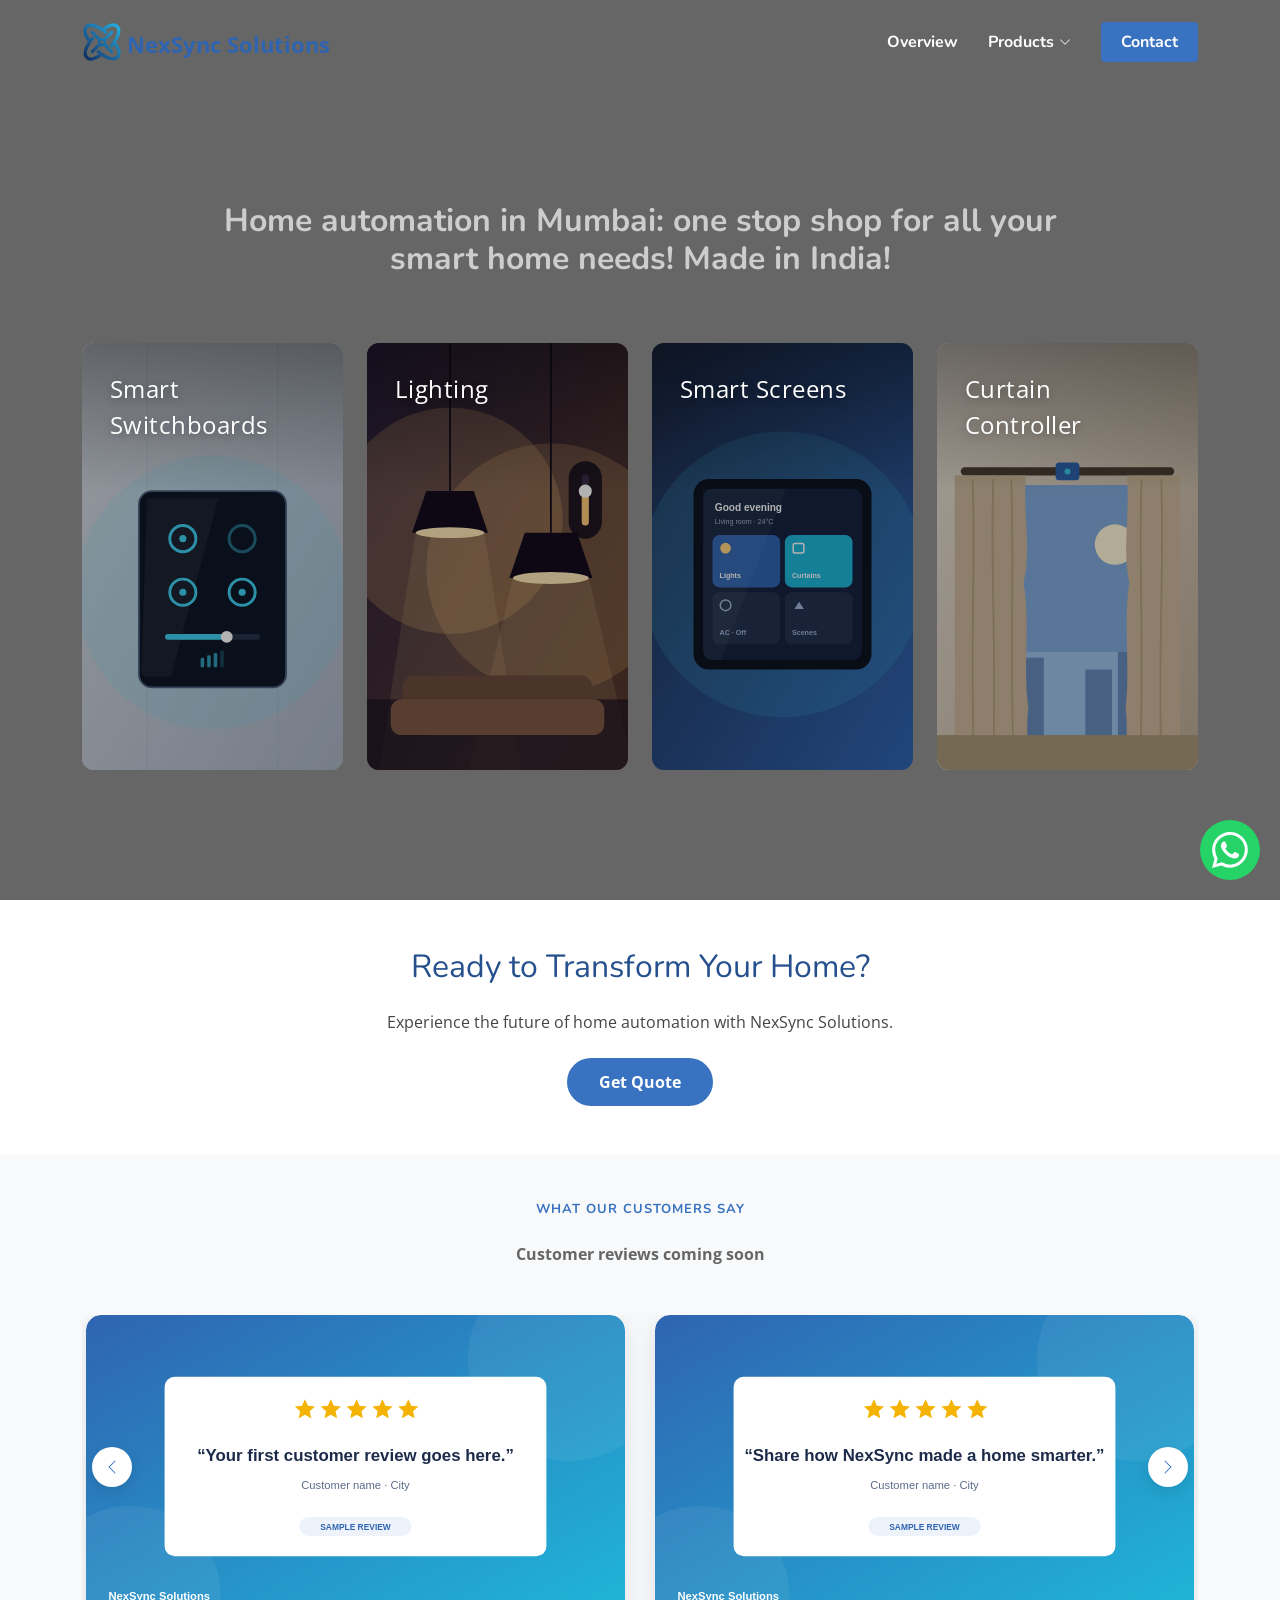
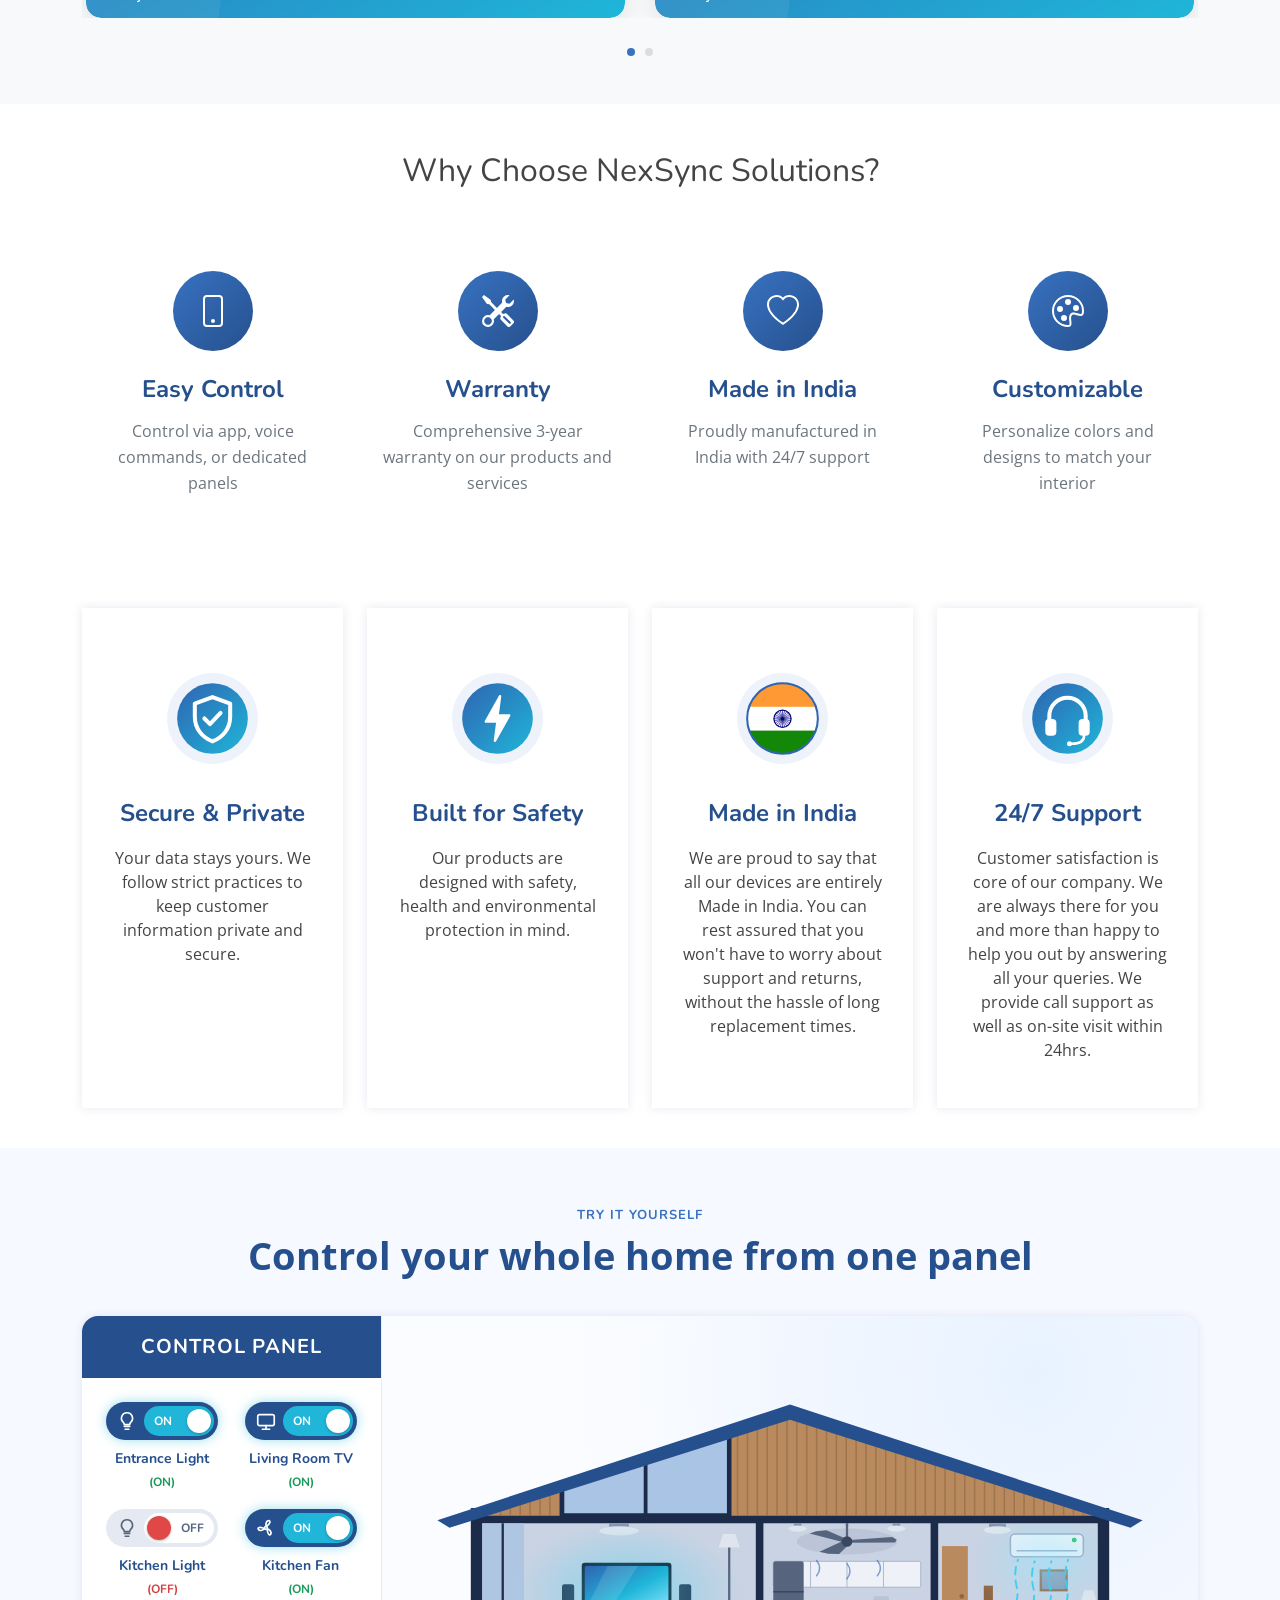
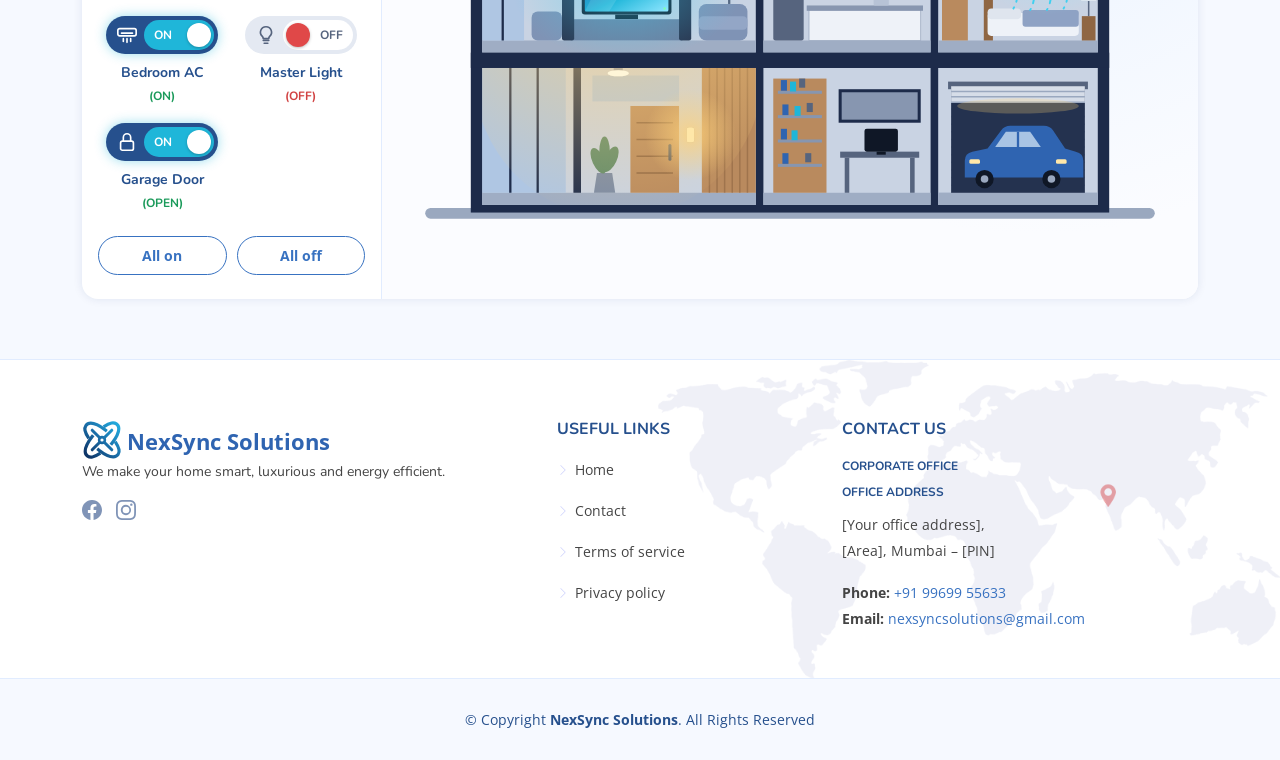
==== commit 6d3dee4b: "update" ====
--- a/index.html
+++ b/index.html
@@ -20,6 +20,7 @@
   "@type": "LocalBusiness",
   "name": "NexSync Solutions",
   "telephone": "+91-99699-55633",
+  "email": "nexsyncsolutions@gmail.com",
   "description": "Smart switchboards, lighting, curtain controllers and touch screens for home automation, based in Mumbai, India.",
   "areaServed": [
     "Mumbai",
@@ -36,469 +37,10 @@
 }
     </script>
 
-    <link rel="icon" type="image/svg+xml" href="[data-uri]">
-    <style>
-@font-face {
-  font-family: 'Nunito';
-  font-style: normal;
-  font-weight: 400;
-  font-display: swap;
-  src: url([data-uri]) format('woff2');
-  unicode-range: U+0000-00FF, U+0131, U+0152-0153, U+02BB-02BC, U+02C6, U+02DA, U+02DC, U+0304, U+0308, U+0329, U+2000-206F, U+20AC, U+2122, U+2191, U+2193, U+2212, U+2215, U+FEFF, U+FFFD;
-}
-@font-face {
-  font-family: 'Nunito';
-  font-style: normal;
-  font-weight: 700;
-  font-display: swap;
-  src: url([data-uri]) format('woff2');
-  unicode-range: U+0000-00FF, U+0131, U+0152-0153, U+02BB-02BC, U+02C6, U+02DA, U+02DC, U+0304, U+0308, U+0329, U+2000-206F, U+20AC, U+2122, U+2191, U+2193, U+2212, U+2215, U+FEFF, U+FFFD;
-}
-@font-face {
-  font-family: 'Open Sans';
-  font-style: normal;
-  font-weight: 400;
-  font-stretch: 100%;
-  font-display: swap;
-  src: url([data-uri]) format('woff2');
-  unicode-range: U+0000-00FF, U+0131, U+0152-0153, U+02BB-02BC, U+02C6, U+02DA, U+02DC, U+0304, U+0308, U+0329, U+2000-206F, U+20AC, U+2122, U+2191, U+2193, U+2212, U+2215, U+FEFF, U+FFFD;
-}
-@font-face {
-  font-family: 'Open Sans';
-  font-style: normal;
-  font-weight: 700;
-  font-stretch: 100%;
-  font-display: swap;
-  src: url([data-uri]) format('woff2');
-  unicode-range: U+0000-00FF, U+0131, U+0152-0153, U+02BB-02BC, U+02C6, U+02DA, U+02DC, U+0304, U+0308, U+0329, U+2000-206F, U+20AC, U+2122, U+2191, U+2193, U+2212, U+2215, U+FEFF, U+FFFD;
-}
-@charset "UTF-8";/*!
- * Bootstrap v5.0.0-beta3 (https://getbootstrap.com/)
- * Copyright 2011-2021 The Bootstrap Authors
- * Copyright 2011-2021 Twitter, Inc.
- * Licensed under MIT (https://github.com/twbs/bootstrap/blob/main/LICENSE)
- */:root{--bs-blue:#0d6efd;--bs-indigo:#6610f2;--bs-purple:#6f42c1;--bs-pink:#d63384;--bs-red:#dc3545;--bs-orange:#fd7e14;--bs-yellow:#ffc107;--bs-green:#198754;--bs-teal:#20c997;--bs-cyan:#0dcaf0;--bs-white:#fff;--bs-gray:#6c757d;--bs-gray-dark:#343a40;--bs-primary:#0d6efd;--bs-secondary:#6c757d;--bs-success:#198754;--bs-info:#0dcaf0;--bs-warning:#ffc107;--bs-danger:#dc3545;--bs-light:#f8f9fa;--bs-dark:#212529;--bs-font-sans-serif:system-ui,-apple-system,"Segoe UI",Roboto,"Helvetica Neue",Arial,"Noto Sans","Liberation Sans",sans-serif,"Apple Color Emoji","Segoe UI Emoji","Segoe UI Symbol","Noto Color Emoji";--bs-font-monospace:SFMono-Regular,Menlo,Monaco,Consolas,"Liberation Mono","Courier New",monospace;--bs-gradient:linear-gradient(180deg, rgba(255, 255, 255, 0.15), rgba(255, 255, 255, 0))}*,::after,::before{box-sizing:border-box}@media (prefers-reduced-motion:no-preference){:root{scroll-behavior:smooth}}body{margin:0;font-family:var(--bs-font-sans-serif);font-size:1rem;font-weight:400;line-height:1.5;color:#212529;background-color:#fff;-webkit-text-size-adjust:100%;-webkit-tap-highlight-color:transparent}hr{margin:1rem 0;color:inherit;background-color:currentColor;border:0;opacity:.25}hr:not([size]){height:1px}.h1,.h2,.h3,.h4,.h5,.h6,h1,h2,h3,h4,h5,h6{margin-top:0;margin-bottom:.5rem;font-weight:500;line-height:1.2}.h1,h1{font-size:calc(1.375rem + 1.5vw)}@media (min-width:1200px){.h1,h1{font-size:2.5rem}}.h2,h2{font-size:calc(1.325rem + .9vw)}@media (min-width:1200px){.h2,h2{font-size:2rem}}.h3,h3{font-size:calc(1.3rem + .6vw)}@media (min-width:1200px){.h3,h3{font-size:1.75rem}}.h4,h4{font-size:calc(1.275rem + .3vw)}@media (min-width:1200px){.h4,h4{font-size:1.5rem}}.h5,h5{font-size:1.25rem}.h6,h6{font-size:1rem}p{margin-top:0;margin-bottom:1rem}abbr[data-bs-original-title],abbr[title]{-webkit-text-decoration:underline dotted;text-decoration:underline dotted;cursor:help;-webkit-text-decoration-skip-ink:none;text-decoration-skip-ink:none}address{margin-bottom:1rem;font-style:normal;line-height:inherit}ol,ul{padding-left:2rem}dl,ol,ul{margin-top:0;margin-bottom:1rem}ol ol,ol ul,ul ol,ul ul{margin-bottom:0}dt{font-weight:700}dd{margin-bottom:.5rem;margin-left:0}blockquote{margin:0 0 1rem}b,strong{font-weight:bolder}.small,small{font-size:.875em}.mark,mark{padding:.2em;background-color:#fcf8e3}sub,sup{position:relative;font-size:.75em;line-height:0;vertical-align:baseline}sub{bottom:-.25em}sup{top:-.5em}a{color:#0d6efd;text-decoration:underline}a:hover{color:#0a58ca}a:not([href]):not([class]),a:not([href]):not([class]):hover{color:inherit;text-decoration:none}code,kbd,pre,samp{font-family:var(--bs-font-monospace);font-size:1em;direction:ltr;unicode-bidi:bidi-override}pre{display:block;margin-top:0;margin-bottom:1rem;overflow:auto;font-size:.875em}pre code{font-size:inherit;color:inherit;word-break:normal}code{font-size:.875em;color:#d63384;word-wrap:break-word}a>code{color:inherit}kbd{padding:.2rem .4rem;font-size:.875em;color:#fff;background-color:#212529;border-radius:.2rem}kbd kbd{padding:0;font-size:1em;font-weight:700}figure{margin:0 0 1rem}img,svg{vertical-align:middle}table{caption-side:bottom;border-collapse:collapse}caption{padding-top:.5rem;padding-bottom:.5rem;color:#6c757d;text-align:left}th{text-align:inherit;text-align:-webkit-match-parent}tbody,td,tfoot,th,thead,tr{border-color:inherit;border-style:solid;border-width:0}label{display:inline-block}button{border-radius:0}button:focus:not(:focus-visible){outline:0}button,input,optgroup,select,textarea{margin:0;font-family:inherit;font-size:inherit;line-height:inherit}button,select{text-transform:none}[role=button]{cursor:pointer}select{word-wrap:normal}select:disabled{opacity:1}[list]::-webkit-calendar-picker-indicator{display:none}[type=button],[type=reset],[type=submit],button{-webkit-appearance:button}[type=button]:not(:disabled),[type=reset]:not(:disabled),[type=submit]:not(:disabled),button:not(:disabled){cursor:pointer}::-moz-focus-inner{padding:0;border-style:none}textarea{resize:vertical}fieldset{min-width:0;padding:0;margin:0;border:0}legend{float:left;width:100%;padding:0;margin-bottom:.5rem;font-size:calc(1.275rem + .3vw);line-height:inherit}@media (min-width:1200px){legend{font-size:1.5rem}}legend+*{clear:left}::-webkit-datetime-edit-day-field,::-webkit-datetime-edit-fields-wrapper,::-webkit-datetime-edit-hour-field,::-webkit-datetime-edit-minute,::-webkit-datetime-edit-month-field,::-webkit-datetime-edit-text,::-webkit-datetime-edit-year-field{padding:0}::-webkit-inner-spin-button{height:auto}[type=search]{outline-offset:-2px;-webkit-appearance:textfield}::-webkit-search-decoration{-webkit-appearance:none}::-webkit-color-swatch-wrapper{padding:0}::file-selector-button{font:inherit}::-webkit-file-upload-button{font:inherit;-webkit-appearance:button}output{display:inline-block}iframe{border:0}summary{display:list-item;cursor:pointer}progress{vertical-align:baseline}[hidden]{display:none!important}.lead{font-size:1.25rem;font-weight:300}.display-1{font-size:calc(1.625rem + 4.5vw);font-weight:300;line-height:1.2}@media (min-width:1200px){.display-1{font-size:5rem}}.display-2{font-size:calc(1.575rem + 3.9vw);font-weight:300;line-height:1.2}@media (min-width:1200px){.display-2{font-size:4.5rem}}.display-3{font-size:calc(1.525rem + 3.3vw);font-weight:300;line-height:1.2}@media (min-width:1200px){.display-3{font-size:4rem}}.display-4{font-size:calc(1.475rem + 2.7vw);font-weight:300;line-height:1.2}@media (min-width:1200px){.display-4{font-size:3.5rem}}.display-5{font-size:calc(1.425rem + 2.1vw);font-weight:300;line-height:1.2}@media (min-width:1200px){.display-5{font-size:3rem}}.display-6{font-size:calc(1.375rem + 1.5vw);font-weight:300;line-height:1.2}@media (min-width:1200px){.display-6{font-size:2.5rem}}.list-unstyled{padding-left:0;list-style:none}.list-inline{padding-left:0;list-style:none}.list-inline-item{display:inline-block}.list-inline-item:not(:last-child){margin-right:.5rem}.initialism{font-size:.875em;text-transform:uppercase}.blockquote{margin-bottom:1rem;font-size:1.25rem}.blockquote>:last-child{margin-bottom:0}.blockquote-footer{margin-top:-1rem;margin-bottom:1rem;font-size:.875em;color:#6c757d}.blockquote-footer::before{content:"— "}.img-fluid{max-width:100%;height:auto}.img-thumbnail{padding:.25rem;background-color:#fff;border:1px solid #dee2e6;border-radius:.25rem;max-width:100%;height:auto}.figure{display:inline-block}.figure-img{margin-bottom:.5rem;line-height:1}.figure-caption{font-size:.875em;color:#6c757d}.container,.container-fluid,.container-lg,.container-md,.container-sm,.container-xl,.container-xxl{width:100%;padding-right:var(--bs-gutter-x,.75rem);padding-left:var(--bs-gutter-x,.75rem);margin-right:auto;margin-left:auto}@media (min-width:576px){.container,.container-sm{max-width:540px}}@media (min-width:768px){.container,.container-md,.container-sm{max-width:720px}}@media (min-width:992px){.container,.container-lg,.container-md,.container-sm{max-width:960px}}@media (min-width:1200px){.container,.container-lg,.container-md,.container-sm,.container-xl{max-width:1140px}}@media (min-width:1400px){.container,.container-lg,.container-md,.container-sm,.container-xl,.container-xxl{max-width:1320px}}.row{--bs-gutter-x:1.5rem;--bs-gutter-y:0;display:flex;flex-wrap:wrap;margin-top:calc(var(--bs-gutter-y) * -1);margin-right:calc(var(--bs-gutter-x)/ -2);margin-left:calc(var(--bs-gutter-x)/ -2)}.row>*{flex-shrink:0;width:100%;max-width:100%;padding-right:calc(var(--bs-gutter-x)/ 2);padding-left:calc(var(--bs-gutter-x)/ 2);margin-top:var(--bs-gutter-y)}.col{flex:1 0 0%}.row-cols-auto>*{flex:0 0 auto;width:auto}.row-cols-1>*{flex:0 0 auto;width:100%}.row-cols-2>*{flex:0 0 auto;width:50%}.row-cols-3>*{flex:0 0 auto;width:33.3333333333%}.row-cols-4>*{flex:0 0 auto;width:25%}.row-cols-5>*{flex:0 0 auto;width:20%}.row-cols-6>*{flex:0 0 auto;width:16.6666666667%}.col-auto{flex:0 0 auto;width:auto}.col-1{flex:0 0 auto;width:8.3333333333%}.col-2{flex:0 0 auto;width:16.6666666667%}.col-3{flex:0 0 auto;width:25%}.col-4{flex:0 0 auto;width:33.3333333333%}.col-5{flex:0 0 auto;width:41.6666666667%}.col-6{flex:0 0 auto;width:50%}.col-7{flex:0 0 auto;width:58.3333333333%}.col-8{flex:0 0 auto;width:66.6666666667%}.col-9{flex:0 0 auto;width:75%}.col-10{flex:0 0 auto;width:83.3333333333%}.col-11{flex:0 0 auto;width:91.6666666667%}.col-12{flex:0 0 auto;width:100%}.offset-1{margin-left:8.3333333333%}.offset-2{margin-left:16.6666666667%}.offset-3{margin-left:25%}.offset-4{margin-left:33.3333333333%}.offset-5{margin-left:41.6666666667%}.offset-6{margin-left:50%}.offset-7{margin-left:58.3333333333%}.offset-8{margin-left:66.6666666667%}.offset-9{margin-left:75%}.offset-10{margin-left:83.3333333333%}.offset-11{margin-left:91.6666666667%}.g-0,.gx-0{--bs-gutter-x:0}.g-0,.gy-0{--bs-gutter-y:0}.g-1,.gx-1{--bs-gutter-x:0.25rem}.g-1,.gy-1{--bs-gutter-y:0.25rem}.g-2,.gx-2{--bs-gutter-x:0.5rem}.g-2,.gy-2{--bs-gutter-y:0.5rem}.g-3,.gx-3{--bs-gutter-x:1rem}.g-3,.gy-3{--bs-gutter-y:1rem}.g-4,.gx-4{--bs-gutter-x:1.5rem}.g-4,.gy-4{--bs-gutter-y:1.5rem}.g-5,.gx-5{--bs-gutter-x:3rem}.g-5,.gy-5{--bs-gutter-y:3rem}@media (min-width:576px){.col-sm{flex:1 0 0%}.row-cols-sm-auto>*{flex:0 0 auto;width:auto}.row-cols-sm-1>*{flex:0 0 auto;width:100%}.row-cols-sm-2>*{flex:0 0 auto;width:50%}.row-cols-sm-3>*{flex:0 0 auto;width:33.3333333333%}.row-cols-sm-4>*{flex:0 0 auto;width:25%}.row-cols-sm-5>*{flex:0 0 auto;width:20%}.row-cols-sm-6>*{flex:0 0 auto;width:16.6666666667%}.col-sm-auto{flex:0 0 auto;width:auto}.col-sm-1{flex:0 0 auto;width:8.3333333333%}.col-sm-2{flex:0 0 auto;width:16.6666666667%}.col-sm-3{flex:0 0 auto;width:25%}.col-sm-4{flex:0 0 auto;width:33.3333333333%}.col-sm-5{flex:0 0 auto;width:41.6666666667%}.col-sm-6{flex:0 0 auto;width:50%}.col-sm-7{flex:0 0 auto;width:58.3333333333%}.col-sm-8{flex:0 0 auto;width:66.6666666667%}.col-sm-9{flex:0 0 auto;width:75%}.col-sm-10{flex:0 0 auto;width:83.3333333333%}.col-sm-11{flex:0 0 auto;width:91.6666666667%}.col-sm-12{flex:0 0 auto;width:100%}.offset-sm-0{margin-left:0}.offset-sm-1{margin-left:8.3333333333%}.offset-sm-2{margin-left:16.6666666667%}.offset-sm-3{margin-left:25%}.offset-sm-4{margin-left:33.3333333333%}.offset-sm-5{margin-left:41.6666666667%}.offset-sm-6{margin-left:50%}.offset-sm-7{margin-left:58.3333333333%}.offset-sm-8{margin-left:66.6666666667%}.offset-sm-9{margin-left:75%}.offset-sm-10{margin-left:83.3333333333%}.offset-sm-11{margin-left:91.6666666667%}.g-sm-0,.gx-sm-0{--bs-gutter-x:0}.g-sm-0,.gy-sm-0{--bs-gutter-y:0}.g-sm-1,.gx-sm-1{--bs-gutter-x:0.25rem}.g-sm-1,.gy-sm-1{--bs-gutter-y:0.25rem}.g-sm-2,.gx-sm-2{--bs-gutter-x:0.5rem}.g-sm-2,.gy-sm-2{--bs-gutter-y:0.5rem}.g-sm-3,.gx-sm-3{--bs-gutter-x:1rem}.g-sm-3,.gy-sm-3{--bs-gutter-y:1rem}.g-sm-4,.gx-sm-4{--bs-gutter-x:1.5rem}.g-sm-4,.gy-sm-4{--bs-gutter-y:1.5rem}.g-sm-5,.gx-sm-5{--bs-gutter-x:3rem}.g-sm-5,.gy-sm-5{--bs-gutter-y:3rem}}@media (min-width:768px){.col-md{flex:1 0 0%}.row-cols-md-auto>*{flex:0 0 auto;width:auto}.row-cols-md-1>*{flex:0 0 auto;width:100%}.row-cols-md-2>*{flex:0 0 auto;width:50%}.row-cols-md-3>*{flex:0 0 auto;width:33.3333333333%}.row-cols-md-4>*{flex:0 0 auto;width:25%}.row-cols-md-5>*{flex:0 0 auto;width:20%}.row-cols-md-6>*{flex:0 0 auto;width:16.6666666667%}.col-md-auto{flex:0 0 auto;width:auto}.col-md-1{flex:0 0 auto;width:8.3333333333%}.col-md-2{flex:0 0 auto;width:16.6666666667%}.col-md-3{flex:0 0 auto;width:25%}.col-md-4{flex:0 0 auto;width:33.3333333333%}.col-md-5{flex:0 0 auto;width:41.6666666667%}.col-md-6{flex:0 0 auto;width:50%}.col-md-7{flex:0 0 auto;width:58.3333333333%}.col-md-8{flex:0 0 auto;width:66.6666666667%}.col-md-9{flex:0 0 auto;width:75%}.col-md-10{flex:0 0 auto;width:83.3333333333%}.col-md-11{flex:0 0 auto;width:91.6666666667%}.col-md-12{flex:0 0 auto;width:100%}.offset-md-0{margin-left:0}.offset-md-1{margin-left:8.3333333333%}.offset-md-2{margin-left:16.6666666667%}.offset-md-3{margin-left:25%}.offset-md-4{margin-left:33.3333333333%}.offset-md-5{margin-left:41.6666666667%}.offset-md-6{margin-left:50%}.offset-md-7{margin-left:58.3333333333%}.offset-md-8{margin-left:66.6666666667%}.offset-md-9{margin-left:75%}.offset-md-10{margin-left:83.3333333333%}.offset-md-11{margin-left:91.6666666667%}.g-md-0,.gx-md-0{--bs-gutter-x:0}.g-md-0,.gy-md-0{--bs-gutter-y:0}.g-md-1,.gx-md-1{--bs-gutter-x:0.25rem}.g-md-1,.gy-md-1{--bs-gutter-y:0.25rem}.g-md-2,.gx-md-2{--bs-gutter-x:0.5rem}.g-md-2,.gy-md-2{--bs-gutter-y:0.5rem}.g-md-3,.gx-md-3{--bs-gutter-x:1rem}.g-md-3,.gy-md-3{--bs-gutter-y:1rem}.g-md-4,.gx-md-4{--bs-gutter-x:1.5rem}.g-md-4,.gy-md-4{--bs-gutter-y:1.5rem}.g-md-5,.gx-md-5{--bs-gutter-x:3rem}.g-md-5,.gy-md-5{--bs-gutter-y:3rem}}@media (min-width:992px){.col-lg{flex:1 0 0%}.row-cols-lg-auto>*{flex:0 0 auto;width:auto}.row-cols-lg-1>*{flex:0 0 auto;width:100%}.row-cols-lg-2>*{flex:0 0 auto;width:50%}.row-cols-lg-3>*{flex:0 0 auto;width:33.3333333333%}.row-cols-lg-4>*{flex:0 0 auto;width:25%}.row-cols-lg-5>*{flex:0 0 auto;width:20%}.row-cols-lg-6>*{flex:0 0 auto;width:16.6666666667%}.col-lg-auto{flex:0 0 auto;width:auto}.col-lg-1{flex:0 0 auto;width:8.3333333333%}.col-lg-2{flex:0 0 auto;width:16.6666666667%}.col-lg-3{flex:0 0 auto;width:25%}.col-lg-4{flex:0 0 auto;width:33.3333333333%}.col-lg-5{flex:0 0 auto;width:41.6666666667%}.col-lg-6{flex:0 0 auto;width:50%}.col-lg-7{flex:0 0 auto;width:58.3333333333%}.col-lg-8{flex:0 0 auto;width:66.6666666667%}.col-lg-9{flex:0 0 auto;width:75%}.col-lg-10{flex:0 0 auto;width:83.3333333333%}.col-lg-11{flex:0 0 auto;width:91.6666666667%}.col-lg-12{flex:0 0 auto;width:100%}.offset-lg-0{margin-left:0}.offset-lg-1{margin-left:8.3333333333%}.offset-lg-2{margin-left:16.6666666667%}.offset-lg-3{margin-left:25%}.offset-lg-4{margin-left:33.3333333333%}.offset-lg-5{margin-left:41.6666666667%}.offset-lg-6{margin-left:50%}.offset-lg-7{margin-left:58.3333333333%}.offset-lg-8{margin-left:66.6666666667%}.offset-lg-9{margin-left:75%}.offset-lg-10{margin-left:83.3333333333%}.offset-lg-11{margin-left:91.6666666667%}.g-lg-0,.gx-lg-0{--bs-gutter-x:0}.g-lg-0,.gy-lg-0{--bs-gutter-y:0}.g-lg-1,.gx-lg-1{--bs-gutter-x:0.25rem}.g-lg-1,.gy-lg-1{--bs-gutter-y:0.25rem}.g-lg-2,.gx-lg-2{--bs-gutter-x:0.5rem}.g-lg-2,.gy-lg-2{--bs-gutter-y:0.5rem}.g-lg-3,.gx-lg-3{--bs-gutter-x:1rem}.g-lg-3,.gy-lg-3{--bs-gutter-y:1rem}.g-lg-4,.gx-lg-4{--bs-gutter-x:1.5rem}.g-lg-4,.gy-lg-4{--bs-gutter-y:1.5rem}.g-lg-5,.gx-lg-5{--bs-gutter-x:3rem}.g-lg-5,.gy-lg-5{--bs-gutter-y:3rem}}@media (min-width:1200px){.col-xl{flex:1 0 0%}.row-cols-xl-auto>*{flex:0 0 auto;width:auto}.row-cols-xl-1>*{flex:0 0 auto;width:100%}.row-cols-xl-2>*{flex:0 0 auto;width:50%}.row-cols-xl-3>*{flex:0 0 auto;width:33.3333333333%}.row-cols-xl-4>*{flex:0 0 auto;width:25%}.row-cols-xl-5>*{flex:0 0 auto;width:20%}.row-cols-xl-6>*{flex:0 0 auto;width:16.6666666667%}.col-xl-auto{flex:0 0 auto;width:auto}.col-xl-1{flex:0 0 auto;width:8.3333333333%}.col-xl-2{flex:0 0 auto;width:16.6666666667%}.col-xl-3{flex:0 0 auto;width:25%}.col-xl-4{flex:0 0 auto;width:33.3333333333%}.col-xl-5{flex:0 0 auto;width:41.6666666667%}.col-xl-6{flex:0 0 auto;width:50%}.col-xl-7{flex:0 0 auto;width:58.3333333333%}.col-xl-8{flex:0 0 auto;width:66.6666666667%}.col-xl-9{flex:0 0 auto;width:75%}.col-xl-10{flex:0 0 auto;width:83.3333333333%}.col-xl-11{flex:0 0 auto;width:91.6666666667%}.col-xl-12{flex:0 0 auto;width:100%}.offset-xl-0{margin-left:0}.offset-xl-1{margin-left:8.3333333333%}.offset-xl-2{margin-left:16.6666666667%}.offset-xl-3{margin-left:25%}.offset-xl-4{margin-left:33.3333333333%}.offset-xl-5{margin-left:41.6666666667%}.offset-xl-6{margin-left:50%}.offset-xl-7{margin-left:58.3333333333%}.offset-xl-8{margin-left:66.6666666667%}.offset-xl-9{margin-left:75%}.offset-xl-10{margin-left:83.3333333333%}.offset-xl-11{margin-left:91.6666666667%}.g-xl-0,.gx-xl-0{--bs-gutter-x:0}.g-xl-0,.gy-xl-0{--bs-gutter-y:0}.g-xl-1,.gx-xl-1{--bs-gutter-x:0.25rem}.g-xl-1,.gy-xl-1{--bs-gutter-y:0.25rem}.g-xl-2,.gx-xl-2{--bs-gutter-x:0.5rem}.g-xl-2,.gy-xl-2{--bs-gutter-y:0.5rem}.g-xl-3,.gx-xl-3{--bs-gutter-x:1rem}.g-xl-3,.gy-xl-3{--bs-gutter-y:1rem}.g-xl-4,.gx-xl-4{--bs-gutter-x:1.5rem}.g-xl-4,.gy-xl-4{--bs-gutter-y:1.5rem}.g-xl-5,.gx-xl-5{--bs-gutter-x:3rem}.g-xl-5,.gy-xl-5{--bs-gutter-y:3rem}}@media (min-width:1400px){.col-xxl{flex:1 0 0%}.row-cols-xxl-auto>*{flex:0 0 auto;width:auto}.row-cols-xxl-1>*{flex:0 0 auto;width:100%}.row-cols-xxl-2>*{flex:0 0 auto;width:50%}.row-cols-xxl-3>*{flex:0 0 auto;width:33.3333333333%}.row-cols-xxl-4>*{flex:0 0 auto;width:25%}.row-cols-xxl-5>*{flex:0 0 auto;width:20%}.row-cols-xxl-6>*{flex:0 0 auto;width:16.6666666667%}.col-xxl-auto{flex:0 0 auto;width:auto}.col-xxl-1{flex:0 0 auto;width:8.3333333333%}.col-xxl-2{flex:0 0 auto;width:16.6666666667%}.col-xxl-3{flex:0 0 auto;width:25%}.col-xxl-4{flex:0 0 auto;width:33.3333333333%}.col-xxl-5{flex:0 0 auto;width:41.6666666667%}.col-xxl-6{flex:0 0 auto;width:50%}.col-xxl-7{flex:0 0 auto;width:58.3333333333%}.col-xxl-8{flex:0 0 auto;width:66.6666666667%}.col-xxl-9{flex:0 0 auto;width:75%}.col-xxl-10{flex:0 0 auto;width:83.3333333333%}.col-xxl-11{flex:0 0 auto;width:91.6666666667%}.col-xxl-12{flex:0 0 auto;width:100%}.offset-xxl-0{margin-left:0}.offset-xxl-1{margin-left:8.3333333333%}.offset-xxl-2{margin-left:16.6666666667%}.offset-xxl-3{margin-left:25%}.offset-xxl-4{margin-left:33.3333333333%}.offset-xxl-5{margin-left:41.6666666667%}.offset-xxl-6{margin-left:50%}.offset-xxl-7{margin-left:58.3333333333%}.offset-xxl-8{margin-left:66.6666666667%}.offset-xxl-9{margin-left:75%}.offset-xxl-10{margin-left:83.3333333333%}.offset-xxl-11{margin-left:91.6666666667%}.g-xxl-0,.gx-xxl-0{--bs-gutter-x:0}.g-xxl-0,.gy-xxl-0{--bs-gutter-y:0}.g-xxl-1,.gx-xxl-1{--bs-gutter-x:0.25rem}.g-xxl-1,.gy-xxl-1{--bs-gutter-y:0.25rem}.g-xxl-2,.gx-xxl-2{--bs-gutter-x:0.5rem}.g-xxl-2,.gy-xxl-2{--bs-gutter-y:0.5rem}.g-xxl-3,.gx-xxl-3{--bs-gutter-x:1rem}.g-xxl-3,.gy-xxl-3{--bs-gutter-y:1rem}.g-xxl-4,.gx-xxl-4{--bs-gutter-x:1.5rem}.g-xxl-4,.gy-xxl-4{--bs-gutter-y:1.5rem}.g-xxl-5,.gx-xxl-5{--bs-gutter-x:3rem}.g-xxl-5,.gy-xxl-5{--bs-gutter-y:3rem}}.table{--bs-table-bg:transparent;--bs-table-striped-color:#212529;--bs-table-striped-bg:rgba(0, 0, 0, 0.05);--bs-table-active-color:#212529;--bs-table-active-bg:rgba(0, 0, 0, 0.1);--bs-table-hover-color:#212529;--bs-table-hover-bg:rgba(0, 0, 0, 0.075);width:100%;margin-bottom:1rem;color:#212529;vertical-align:top;border-color:#dee2e6}.table>:not(caption)>*>*{padding:.5rem .5rem;background-color:var(--bs-table-bg);border-bottom-width:1px;box-shadow:inset 0 0 0 9999px var(--bs-table-accent-bg)}.table>tbody{vertical-align:inherit}.table>thead{vertical-align:bottom}.table>:not(:last-child)>:last-child>*{border-bottom-color:currentColor}.caption-top{caption-side:top}.table-sm>:not(caption)>*>*{padding:.25rem .25rem}.table-bordered>:not(caption)>*{border-width:1px 0}.table-bordered>:not(caption)>*>*{border-width:0 1px}.table-borderless>:not(caption)>*>*{border-bottom-width:0}.table-striped>tbody>tr:nth-of-type(odd){--bs-table-accent-bg:var(--bs-table-striped-bg);color:var(--bs-table-striped-color)}.table-active{--bs-table-accent-bg:var(--bs-table-active-bg);color:var(--bs-table-active-color)}.table-hover>tbody>tr:hover{--bs-table-accent-bg:var(--bs-table-hover-bg);color:var(--bs-table-hover-color)}.table-primary{--bs-table-bg:#cfe2ff;--bs-table-striped-bg:#c5d7f2;--bs-table-striped-color:#000;--bs-table-active-bg:#bacbe6;--bs-table-active-color:#000;--bs-table-hover-bg:#bfd1ec;--bs-table-hover-color:#000;color:#000;border-color:#bacbe6}.table-secondary{--bs-table-bg:#e2e3e5;--bs-table-striped-bg:#d7d8da;--bs-table-striped-color:#000;--bs-table-active-bg:#cbccce;--bs-table-active-color:#000;--bs-table-hover-bg:#d1d2d4;--bs-table-hover-color:#000;color:#000;border-color:#cbccce}.table-success{--bs-table-bg:#d1e7dd;--bs-table-striped-bg:#c7dbd2;--bs-table-striped-color:#000;--bs-table-active-bg:#bcd0c7;--bs-table-active-color:#000;--bs-table-hover-bg:#c1d6cc;--bs-table-hover-color:#000;color:#000;border-color:#bcd0c7}.table-info{--bs-table-bg:#cff4fc;--bs-table-striped-bg:#c5e8ef;--bs-table-striped-color:#000;--bs-table-active-bg:#badce3;--bs-table-active-color:#000;--bs-table-hover-bg:#bfe2e9;--bs-table-hover-color:#000;color:#000;border-color:#badce3}.table-warning{--bs-table-bg:#fff3cd;--bs-table-striped-bg:#f2e7c3;--bs-table-striped-color:#000;--bs-table-active-bg:#e6dbb9;--bs-table-active-color:#000;--bs-table-hover-bg:#ece1be;--bs-table-hover-color:#000;color:#000;border-color:#e6dbb9}.table-danger{--bs-table-bg:#f8d7da;--bs-table-striped-bg:#eccccf;--bs-table-striped-color:#000;--bs-table-active-bg:#dfc2c4;--bs-table-active-color:#000;--bs-table-hover-bg:#e5c7ca;--bs-table-hover-color:#000;color:#000;border-color:#dfc2c4}.table-light{--bs-table-bg:#f8f9fa;--bs-table-striped-bg:#ecedee;--bs-table-striped-color:#000;--bs-table-active-bg:#dfe0e1;--bs-table-active-color:#000;--bs-table-hover-bg:#e5e6e7;--bs-table-hover-color:#000;color:#000;border-color:#dfe0e1}.table-dark{--bs-table-bg:#212529;--bs-table-striped-bg:#2c3034;--bs-table-striped-color:#fff;--bs-table-active-bg:#373b3e;--bs-table-active-color:#fff;--bs-table-hover-bg:#323539;--bs-table-hover-color:#fff;color:#fff;border-color:#373b3e}.table-responsive{overflow-x:auto;-webkit-overflow-scrolling:touch}@media (max-width:575.98px){.table-responsive-sm{overflow-x:auto;-webkit-overflow-scrolling:touch}}@media (max-width:767.98px){.table-responsive-md{overflow-x:auto;-webkit-overflow-scrolling:touch}}@media (max-width:991.98px){.table-responsive-lg{overflow-x:auto;-webkit-overflow-scrolling:touch}}@media (max-width:1199.98px){.table-responsive-xl{overflow-x:auto;-webkit-overflow-scrolling:touch}}@media (max-width:1399.98px){.table-responsive-xxl{overflow-x:auto;-webkit-overflow-scrolling:touch}}.form-label{margin-bottom:.5rem}.col-form-label{padding-top:calc(.375rem + 1px);padding-bottom:calc(.375rem + 1px);margin-bottom:0;font-size:inherit;line-height:1.5}.col-form-label-lg{padding-top:calc(.5rem + 1px);padding-bottom:calc(.5rem + 1px);font-size:1.25rem}.col-form-label-sm{padding-top:calc(.25rem + 1px);padding-bottom:calc(.25rem + 1px);font-size:.875rem}.form-text{margin-top:.25rem;font-size:.875em;color:#6c757d}.form-control{display:block;width:100%;padding:.375rem .75rem;font-size:1rem;font-weight:400;line-height:1.5;color:#212529;background-color:#fff;background-clip:padding-box;border:1px solid #ced4da;-webkit-appearance:none;-moz-appearance:none;appearance:none;border-radius:.25rem;transition:border-color .15s ease-in-out,box-shadow .15s ease-in-out}@media (prefers-reduced-motion:reduce){.form-control{transition:none}}.form-control[type=file]{overflow:hidden}.form-control[type=file]:not(:disabled):not([readonly]){cursor:pointer}.form-control:focus{color:#212529;background-color:#fff;border-color:#86b7fe;outline:0;box-shadow:0 0 0 .25rem rgba(13,110,253,.25)}.form-control::-webkit-date-and-time-value{height:1.5em}.form-control::-moz-placeholder{color:#6c757d;opacity:1}.form-control::placeholder{color:#6c757d;opacity:1}.form-control:disabled,.form-control[readonly]{background-color:#e9ecef;opacity:1}.form-control::file-selector-button{padding:.375rem .75rem;margin:-.375rem -.75rem;-webkit-margin-end:.75rem;margin-inline-end:.75rem;color:#212529;background-color:#e9ecef;pointer-events:none;border-color:inherit;border-style:solid;border-width:0;border-inline-end-width:1px;border-radius:0;transition:color .15s ease-in-out,background-color .15s ease-in-out,border-color .15s ease-in-out,box-shadow .15s ease-in-out}@media (prefers-reduced-motion:reduce){.form-control::file-selector-button{transition:none}}.form-control:hover:not(:disabled):not([readonly])::file-selector-button{background-color:#dde0e3}.form-control::-webkit-file-upload-button{padding:.375rem .75rem;margin:-.375rem -.75rem;-webkit-margin-end:.75rem;margin-inline-end:.75rem;color:#212529;background-color:#e9ecef;pointer-events:none;border-color:inherit;border-style:solid;border-width:0;border-inline-end-width:1px;border-radius:0;-webkit-transition:color .15s ease-in-out,background-color .15s ease-in-out,border-color .15s ease-in-out,box-shadow .15s ease-in-out;transition:color .15s ease-in-out,background-color .15s ease-in-out,border-color .15s ease-in-out,box-shadow .15s ease-in-out}@media (prefers-reduced-motion:reduce){.form-control::-webkit-file-upload-button{-webkit-transition:none;transition:none}}.form-control:hover:not(:disabled):not([readonly])::-webkit-file-upload-button{background-color:#dde0e3}.form-control-plaintext{display:block;width:100%;padding:.375rem 0;margin-bottom:0;line-height:1.5;color:#212529;background-color:transparent;border:solid transparent;border-width:1px 0}.form-control-plaintext.form-control-lg,.form-control-plaintext.form-control-sm{padding-right:0;padding-left:0}.form-control-sm{min-height:calc(1.5em + .5rem + 2px);padding:.25rem .5rem;font-size:.875rem;border-radius:.2rem}.form-control-sm::file-selector-button{padding:.25rem .5rem;margin:-.25rem -.5rem;-webkit-margin-end:.5rem;margin-inline-end:.5rem}.form-control-sm::-webkit-file-upload-button{padding:.25rem .5rem;margin:-.25rem -.5rem;-webkit-margin-end:.5rem;margin-inline-end:.5rem}.form-control-lg{min-height:calc(1.5em + 1rem + 2px);padding:.5rem 1rem;font-size:1.25rem;border-radius:.3rem}.form-control-lg::file-selector-button{padding:.5rem 1rem;margin:-.5rem -1rem;-webkit-margin-end:1rem;margin-inline-end:1rem}.form-control-lg::-webkit-file-upload-button{padding:.5rem 1rem;margin:-.5rem -1rem;-webkit-margin-end:1rem;margin-inline-end:1rem}textarea.form-control{min-height:calc(1.5em + .75rem + 2px)}textarea.form-control-sm{min-height:calc(1.5em + .5rem + 2px)}textarea.form-control-lg{min-height:calc(1.5em + 1rem + 2px)}.form-control-color{max-width:3rem;height:auto;padding:.375rem}.form-control-color:not(:disabled):not([readonly]){cursor:pointer}.form-control-color::-moz-color-swatch{height:1.5em;border-radius:.25rem}.form-control-color::-webkit-color-swatch{height:1.5em;border-radius:.25rem}.form-select{display:block;width:100%;padding:.375rem 2.25rem .375rem .75rem;font-size:1rem;font-weight:400;line-height:1.5;color:#212529;background-color:#fff;background-image:url("data:image/svg+xml,%3csvg xmlns='http://www.w3.org/2000/svg' viewBox='0 0 16 16'%3e%3cpath fill='none' stroke='%23343a40' stroke-linecap='round' stroke-linejoin='round' stroke-width='2' d='M2 5l6 6 6-6'/%3e%3c/svg%3e");background-repeat:no-repeat;background-position:right .75rem center;background-size:16px 12px;border:1px solid #ced4da;border-radius:.25rem;-webkit-appearance:none;-moz-appearance:none;appearance:none}.form-select:focus{border-color:#86b7fe;outline:0;box-shadow:0 0 0 .25rem rgba(13,110,253,.25)}.form-select[multiple],.form-select[size]:not([size="1"]){padding-right:.75rem;background-image:none}.form-select:disabled{background-color:#e9ecef}.form-select:-moz-focusring{color:transparent;text-shadow:0 0 0 #212529}.form-select-sm{padding-top:.25rem;padding-bottom:.25rem;padding-left:.5rem;font-size:.875rem}.form-select-lg{padding-top:.5rem;padding-bottom:.5rem;padding-left:1rem;font-size:1.25rem}.form-check{display:block;min-height:1.5rem;padding-left:1.5em;margin-bottom:.125rem}.form-check .form-check-input{float:left;margin-left:-1.5em}.form-check-input{width:1em;height:1em;margin-top:.25em;vertical-align:top;background-color:#fff;background-repeat:no-repeat;background-position:center;background-size:contain;border:1px solid rgba(0,0,0,.25);-webkit-appearance:none;-moz-appearance:none;appearance:none;-webkit-print-color-adjust:exact;color-adjust:exact}.form-check-input[type=checkbox]{border-radius:.25em}.form-check-input[type=radio]{border-radius:50%}.form-check-input:active{filter:brightness(90%)}.form-check-input:focus{border-color:#86b7fe;outline:0;box-shadow:0 0 0 .25rem rgba(13,110,253,.25)}.form-check-input:checked{background-color:#0d6efd;border-color:#0d6efd}.form-check-input:checked[type=checkbox]{background-image:url("data:image/svg+xml,%3csvg xmlns='http://www.w3.org/2000/svg' viewBox='0 0 20 20'%3e%3cpath fill='none' stroke='%23fff' stroke-linecap='round' stroke-linejoin='round' stroke-width='3' d='M6 10l3 3l6-6'/%3e%3c/svg%3e")}.form-check-input:checked[type=radio]{background-image:url("data:image/svg+xml,%3csvg xmlns='http://www.w3.org/2000/svg' viewBox='-4 -4 8 8'%3e%3ccircle r='2' fill='%23fff'/%3e%3c/svg%3e")}.form-check-input[type=checkbox]:indeterminate{background-color:#0d6efd;border-color:#0d6efd;background-image:url("data:image/svg+xml,%3csvg xmlns='http://www.w3.org/2000/svg' viewBox='0 0 20 20'%3e%3cpath fill='none' stroke='%23fff' stroke-linecap='round' stroke-linejoin='round' stroke-width='3' d='M6 10h8'/%3e%3c/svg%3e")}.form-check-input:disabled{pointer-events:none;filter:none;opacity:.5}.form-check-input:disabled~.form-check-label,.form-check-input[disabled]~.form-check-label{opacity:.5}.form-switch{padding-left:2.5em}.form-switch .form-check-input{width:2em;margin-left:-2.5em;background-image:url("data:image/svg+xml,%3csvg xmlns='http://www.w3.org/2000/svg' viewBox='-4 -4 8 8'%3e%3ccircle r='3' fill='rgba%280, 0, 0, 0.25%29'/%3e%3c/svg%3e");background-position:left center;border-radius:2em;transition:background-position .15s ease-in-out}@media (prefers-reduced-motion:reduce){.form-switch .form-check-input{transition:none}}.form-switch .form-check-input:focus{background-image:url("data:image/svg+xml,%3csvg xmlns='http://www.w3.org/2000/svg' viewBox='-4 -4 8 8'%3e%3ccircle r='3' fill='%2386b7fe'/%3e%3c/svg%3e")}.form-switch .form-check-input:checked{background-position:right center;background-image:url("data:image/svg+xml,%3csvg xmlns='http://www.w3.org/2000/svg' viewBox='-4 -4 8 8'%3e%3ccircle r='3' fill='%23fff'/%3e%3c/svg%3e")}.form-check-inline{display:inline-block;margin-right:1rem}.btn-check{position:absolute;clip:rect(0,0,0,0);pointer-events:none}.btn-check:disabled+.btn,.btn-check[disabled]+.btn{pointer-events:none;filter:none;opacity:.65}.form-range{width:100%;height:1.5rem;padding:0;background-color:transparent;-webkit-appearance:none;-moz-appearance:none;appearance:none}.form-range:focus{outline:0}.form-range:focus::-webkit-slider-thumb{box-shadow:0 0 0 1px #fff,0 0 0 .25rem rgba(13,110,253,.25)}.form-range:focus::-moz-range-thumb{box-shadow:0 0 0 1px #fff,0 0 0 .25rem rgba(13,110,253,.25)}.form-range::-moz-focus-outer{border:0}.form-range::-webkit-slider-thumb{width:1rem;height:1rem;margin-top:-.25rem;background-color:#0d6efd;border:0;border-radius:1rem;-webkit-transition:background-color .15s ease-in-out,border-color .15s ease-in-out,box-shadow .15s ease-in-out;transition:background-color .15s ease-in-out,border-color .15s ease-in-out,box-shadow .15s ease-in-out;-webkit-appearance:none;appearance:none}@media (prefers-reduced-motion:reduce){.form-range::-webkit-slider-thumb{-webkit-transition:none;transition:none}}.form-range::-webkit-slider-thumb:active{background-color:#b6d4fe}.form-range::-webkit-slider-runnable-track{width:100%;height:.5rem;color:transparent;cursor:pointer;background-color:#dee2e6;border-color:transparent;border-radius:1rem}.form-range::-moz-range-thumb{width:1rem;height:1rem;background-color:#0d6efd;border:0;border-radius:1rem;-moz-transition:background-color .15s ease-in-out,border-color .15s ease-in-out,box-shadow .15s ease-in-out;transition:background-color .15s ease-in-out,border-color .15s ease-in-out,box-shadow .15s ease-in-out;-moz-appearance:none;appearance:none}@media (prefers-reduced-motion:reduce){.form-range::-moz-range-thumb{-moz-transition:none;transition:none}}.form-range::-moz-range-thumb:active{background-color:#b6d4fe}.form-range::-moz-range-track{width:100%;height:.5rem;color:transparent;cursor:pointer;background-color:#dee2e6;border-color:transparent;border-radius:1rem}.form-range:disabled{pointer-events:none}.form-range:disabled::-webkit-slider-thumb{background-color:#adb5bd}.form-range:disabled::-moz-range-thumb{background-color:#adb5bd}.form-floating{position:relative}.form-floating>.form-control,.form-floating>.form-select{height:calc(3.5rem + 2px);padding:1rem .75rem}.form-floating>label{position:absolute;top:0;left:0;height:100%;padding:1rem .75rem;pointer-events:none;border:1px solid transparent;transform-origin:0 0;transition:opacity .1s ease-in-out,transform .1s ease-in-out}@media (prefers-reduced-motion:reduce){.form-floating>label{transition:none}}.form-floating>.form-control::-moz-placeholder{color:transparent}.form-floating>.form-control::placeholder{color:transparent}.form-floating>.form-control:not(:-moz-placeholder-shown){padding-top:1.625rem;padding-bottom:.625rem}.form-floating>.form-control:focus,.form-floating>.form-control:not(:placeholder-shown){padding-top:1.625rem;padding-bottom:.625rem}.form-floating>.form-control:-webkit-autofill{padding-top:1.625rem;padding-bottom:.625rem}.form-floating>.form-select{padding-top:1.625rem;padding-bottom:.625rem}.form-floating>.form-control:not(:-moz-placeholder-shown)~label{opacity:.65;transform:scale(.85) translateY(-.5rem) translateX(.15rem)}.form-floating>.form-control:focus~label,.form-floating>.form-control:not(:placeholder-shown)~label,.form-floating>.form-select~label{opacity:.65;transform:scale(.85) translateY(-.5rem) translateX(.15rem)}.form-floating>.form-control:-webkit-autofill~label{opacity:.65;transform:scale(.85) translateY(-.5rem) translateX(.15rem)}.input-group{position:relative;display:flex;flex-wrap:wrap;align-items:stretch;width:100%}.input-group>.form-control,.input-group>.form-select{position:relative;flex:1 1 auto;width:1%;min-width:0}.input-group>.form-control:focus,.input-group>.form-select:focus{z-index:3}.input-group .btn{position:relative;z-index:2}.input-group .btn:focus{z-index:3}.input-group-text{display:flex;align-items:center;padding:.375rem .75rem;font-size:1rem;font-weight:400;line-height:1.5;color:#212529;text-align:center;white-space:nowrap;background-color:#e9ecef;border:1px solid #ced4da;border-radius:.25rem}.input-group-lg>.btn,.input-group-lg>.form-control,.input-group-lg>.form-select,.input-group-lg>.input-group-text{padding:.5rem 1rem;font-size:1.25rem;border-radius:.3rem}.input-group-sm>.btn,.input-group-sm>.form-control,.input-group-sm>.form-select,.input-group-sm>.input-group-text{padding:.25rem .5rem;font-size:.875rem;border-radius:.2rem}.input-group-lg>.form-select,.input-group-sm>.form-select{padding-right:3rem}.input-group:not(.has-validation)>.dropdown-toggle:nth-last-child(n+3),.input-group:not(.has-validation)>:not(:last-child):not(.dropdown-toggle):not(.dropdown-menu){border-top-right-radius:0;border-bottom-right-radius:0}.input-group.has-validation>.dropdown-toggle:nth-last-child(n+4),.input-group.has-validation>:nth-last-child(n+3):not(.dropdown-toggle):not(.dropdown-menu){border-top-right-radius:0;border-bottom-right-radius:0}.input-group>:not(:first-child):not(.dropdown-menu):not(.valid-tooltip):not(.valid-feedback):not(.invalid-tooltip):not(.invalid-feedback){margin-left:-1px;border-top-left-radius:0;border-bottom-left-radius:0}.valid-feedback{display:none;width:100%;margin-top:.25rem;font-size:.875em;color:#198754}.valid-tooltip{position:absolute;top:100%;z-index:5;display:none;max-width:100%;padding:.25rem .5rem;margin-top:.1rem;font-size:.875rem;color:#fff;background-color:rgba(25,135,84,.9);border-radius:.25rem}.is-valid~.valid-feedback,.is-valid~.valid-tooltip,.was-validated :valid~.valid-feedback,.was-validated :valid~.valid-tooltip{display:block}.form-control.is-valid,.was-validated .form-control:valid{border-color:#198754;padding-right:calc(1.5em + .75rem);background-image:url("data:image/svg+xml,%3csvg xmlns='http://www.w3.org/2000/svg' viewBox='0 0 8 8'%3e%3cpath fill='%23198754' d='M2.3 6.73L.6 4.53c-.4-1.04.46-1.4 1.1-.8l1.1 1.4 3.4-3.8c.6-.63 1.6-.27 1.2.7l-4 4.6c-.43.5-.8.4-1.1.1z'/%3e%3c/svg%3e");background-repeat:no-repeat;background-position:right calc(.375em + .1875rem) center;background-size:calc(.75em + .375rem) calc(.75em + .375rem)}.form-control.is-valid:focus,.was-validated .form-control:valid:focus{border-color:#198754;box-shadow:0 0 0 .25rem rgba(25,135,84,.25)}.was-validated textarea.form-control:valid,textarea.form-control.is-valid{padding-right:calc(1.5em + .75rem);background-position:top calc(.375em + .1875rem) right calc(.375em + .1875rem)}.form-select.is-valid,.was-validated .form-select:valid{border-color:#198754;padding-right:4.125rem;background-image:url("data:image/svg+xml,%3csvg xmlns='http://www.w3.org/2000/svg' viewBox='0 0 16 16'%3e%3cpath fill='none' stroke='%23343a40' stroke-linecap='round' stroke-linejoin='round' stroke-width='2' d='M2 5l6 6 6-6'/%3e%3c/svg%3e"),url("data:image/svg+xml,%3csvg xmlns='http://www.w3.org/2000/svg' viewBox='0 0 8 8'%3e%3cpath fill='%23198754' d='M2.3 6.73L.6 4.53c-.4-1.04.46-1.4 1.1-.8l1.1 1.4 3.4-3.8c.6-.63 1.6-.27 1.2.7l-4 4.6c-.43.5-.8.4-1.1.1z'/%3e%3c/svg%3e");background-position:right .75rem center,center right 2.25rem;background-size:16px 12px,calc(.75em + .375rem) calc(.75em + .375rem)}.form-select.is-valid:focus,.was-validated .form-select:valid:focus{border-color:#198754;box-shadow:0 0 0 .25rem rgba(25,135,84,.25)}.form-check-input.is-valid,.was-validated .form-check-input:valid{border-color:#198754}.form-check-input.is-valid:checked,.was-validated .form-check-input:valid:checked{background-color:#198754}.form-check-input.is-valid:focus,.was-validated .form-check-input:valid:focus{box-shadow:0 0 0 .25rem rgba(25,135,84,.25)}.form-check-input.is-valid~.form-check-label,.was-validated .form-check-input:valid~.form-check-label{color:#198754}.form-check-inline .form-check-input~.valid-feedback{margin-left:.5em}.input-group .form-control.is-valid,.input-group .form-select.is-valid,.was-validated .input-group .form-control:valid,.was-validated .input-group .form-select:valid{z-index:3}.invalid-feedback{display:none;width:100%;margin-top:.25rem;font-size:.875em;color:#dc3545}.invalid-tooltip{position:absolute;top:100%;z-index:5;display:none;max-width:100%;padding:.25rem .5rem;margin-top:.1rem;font-size:.875rem;color:#fff;background-color:rgba(220,53,69,.9);border-radius:.25rem}.is-invalid~.invalid-feedback,.is-invalid~.invalid-tooltip,.was-validated :invalid~.invalid-feedback,.was-validated :invalid~.invalid-tooltip{display:block}.form-control.is-invalid,.was-validated .form-control:invalid{border-color:#dc3545;padding-right:calc(1.5em + .75rem);background-image:url("data:image/svg+xml,%3csvg xmlns='http://www.w3.org/2000/svg' viewBox='0 0 12 12' width='12' height='12' fill='none' stroke='%23dc3545'%3e%3ccircle cx='6' cy='6' r='4.5'/%3e%3cpath stroke-linejoin='round' d='M5.8 3.6h.4L6 6.5z'/%3e%3ccircle cx='6' cy='8.2' r='.6' fill='%23dc3545' stroke='none'/%3e%3c/svg%3e");background-repeat:no-repeat;background-position:right calc(.375em + .1875rem) center;background-size:calc(.75em + .375rem) calc(.75em + .375rem)}.form-control.is-invalid:focus,.was-validated .form-control:invalid:focus{border-color:#dc3545;box-shadow:0 0 0 .25rem rgba(220,53,69,.25)}.was-validated textarea.form-control:invalid,textarea.form-control.is-invalid{padding-right:calc(1.5em + .75rem);background-position:top calc(.375em + .1875rem) right calc(.375em + .1875rem)}.form-select.is-invalid,.was-validated .form-select:invalid{border-color:#dc3545;padding-right:4.125rem;background-image:url("data:image/svg+xml,%3csvg xmlns='http://www.w3.org/2000/svg' viewBox='0 0 16 16'%3e%3cpath fill='none' stroke='%23343a40' stroke-linecap='round' stroke-linejoin='round' stroke-width='2' d='M2 5l6 6 6-6'/%3e%3c/svg%3e"),url("data:image/svg+xml,%3csvg xmlns='http://www.w3.org/2000/svg' viewBox='0 0 12 12' width='12' height='12' fill='none' stroke='%23dc3545'%3e%3ccircle cx='6' cy='6' r='4.5'/%3e%3cpath stroke-linejoin='round' d='M5.8 3.6h.4L6 6.5z'/%3e%3ccircle cx='6' cy='8.2' r='.6' fill='%23dc3545' stroke='none'/%3e%3c/svg%3e");background-position:right .75rem center,center right 2.25rem;background-size:16px 12px,calc(.75em + .375rem) calc(.75em + .375rem)}.form-select.is-invalid:focus,.was-validated .form-select:invalid:focus{border-color:#dc3545;box-shadow:0 0 0 .25rem rgba(220,53,69,.25)}.form-check-input.is-invalid,.was-validated .form-check-input:invalid{border-color:#dc3545}.form-check-input.is-invalid:checked,.was-validated .form-check-input:invalid:checked{background-color:#dc3545}.form-check-input.is-invalid:focus,.was-validated .form-check-input:invalid:focus{box-shadow:0 0 0 .25rem rgba(220,53,69,.25)}.form-check-input.is-invalid~.form-check-label,.was-validated .form-check-input:invalid~.form-check-label{color:#dc3545}.form-check-inline .form-check-input~.invalid-feedback{margin-left:.5em}.input-group .form-control.is-invalid,.input-group .form-select.is-invalid,.was-validated .input-group .form-control:invalid,.was-validated .input-group .form-select:invalid{z-index:3}.btn{display:inline-block;font-weight:400;line-height:1.5;color:#212529;text-align:center;text-decoration:none;vertical-align:middle;cursor:pointer;-webkit-user-select:none;-moz-user-select:none;user-select:none;background-color:transparent;border:1px solid transparent;padding:.375rem .75rem;font-size:1rem;border-radius:.25rem;transition:color .15s ease-in-out,background-color .15s ease-in-out,border-color .15s ease-in-out,box-shadow .15s ease-in-out}@media (prefers-reduced-motion:reduce){.btn{transition:none}}.btn:hover{color:#212529}.btn-check:focus+.btn,.btn:focus{outline:0;box-shadow:0 0 0 .25rem rgba(13,110,253,.25)}.btn.disabled,.btn:disabled,fieldset:disabled .btn{pointer-events:none;opacity:.65}.btn-primary{color:#fff;background-color:#0d6efd;border-color:#0d6efd}.btn-primary:hover{color:#fff;background-color:#0b5ed7;border-color:#0a58ca}.btn-check:focus+.btn-primary,.btn-primary:focus{color:#fff;background-color:#0b5ed7;border-color:#0a58ca;box-shadow:0 0 0 .25rem rgba(49,132,253,.5)}.btn-check:active+.btn-primary,.btn-check:checked+.btn-primary,.btn-primary.active,.btn-primary:active,.show>.btn-primary.dropdown-toggle{color:#fff;background-color:#0a58ca;border-color:#0a53be}.btn-check:active+.btn-primary:focus,.btn-check:checked+.btn-primary:focus,.btn-primary.active:focus,.btn-primary:active:focus,.show>.btn-primary.dropdown-toggle:focus{box-shadow:0 0 0 .25rem rgba(49,132,253,.5)}.btn-primary.disabled,.btn-primary:disabled{color:#fff;background-color:#0d6efd;border-color:#0d6efd}.btn-secondary{color:#fff;background-color:#6c757d;border-color:#6c757d}.btn-secondary:hover{color:#fff;background-color:#5c636a;border-color:#565e64}.btn-check:focus+.btn-secondary,.btn-secondary:focus{color:#fff;background-color:#5c636a;border-color:#565e64;box-shadow:0 0 0 .25rem rgba(130,138,145,.5)}.btn-check:active+.btn-secondary,.btn-check:checked+.btn-secondary,.btn-secondary.active,.btn-secondary:active,.show>.btn-secondary.dropdown-toggle{color:#fff;background-color:#565e64;border-color:#51585e}.btn-check:active+.btn-secondary:focus,.btn-check:checked+.btn-secondary:focus,.btn-secondary.active:focus,.btn-secondary:active:focus,.show>.btn-secondary.dropdown-toggle:focus{box-shadow:0 0 0 .25rem rgba(130,138,145,.5)}.btn-secondary.disabled,.btn-secondary:disabled{color:#fff;background-color:#6c757d;border-color:#6c757d}.btn-success{color:#fff;background-color:#198754;border-color:#198754}.btn-success:hover{color:#fff;background-color:#157347;border-color:#146c43}.btn-check:focus+.btn-success,.btn-success:focus{color:#fff;background-color:#157347;border-color:#146c43;box-shadow:0 0 0 .25rem rgba(60,153,110,.5)}.btn-check:active+.btn-success,.btn-check:checked+.btn-success,.btn-success.active,.btn-success:active,.show>.btn-success.dropdown-toggle{color:#fff;background-color:#146c43;border-color:#13653f}.btn-check:active+.btn-success:focus,.btn-check:checked+.btn-success:focus,.btn-success.active:focus,.btn-success:active:focus,.show>.btn-success.dropdown-toggle:focus{box-shadow:0 0 0 .25rem rgba(60,153,110,.5)}.btn-success.disabled,.btn-success:disabled{color:#fff;background-color:#198754;border-color:#198754}.btn-info{color:#000;background-color:#0dcaf0;border-color:#0dcaf0}.btn-info:hover{color:#000;background-color:#31d2f2;border-color:#25cff2}.btn-check:focus+.btn-info,.btn-info:focus{color:#000;background-color:#31d2f2;border-color:#25cff2;box-shadow:0 0 0 .25rem rgba(11,172,204,.5)}.btn-check:active+.btn-info,.btn-check:checked+.btn-info,.btn-info.active,.btn-info:active,.show>.btn-info.dropdown-toggle{color:#000;background-color:#3dd5f3;border-color:#25cff2}.btn-check:active+.btn-info:focus,.btn-check:checked+.btn-info:focus,.btn-info.active:focus,.btn-info:active:focus,.show>.btn-info.dropdown-toggle:focus{box-shadow:0 0 0 .25rem rgba(11,172,204,.5)}.btn-info.disabled,.btn-info:disabled{color:#000;background-color:#0dcaf0;border-color:#0dcaf0}.btn-warning{color:#000;background-color:#ffc107;border-color:#ffc107}.btn-warning:hover{color:#000;background-color:#ffca2c;border-color:#ffc720}.btn-check:focus+.btn-warning,.btn-warning:focus{color:#000;background-color:#ffca2c;border-color:#ffc720;box-shadow:0 0 0 .25rem rgba(217,164,6,.5)}.btn-check:active+.btn-warning,.btn-check:checked+.btn-warning,.btn-warning.active,.btn-warning:active,.show>.btn-warning.dropdown-toggle{color:#000;background-color:#ffcd39;border-color:#ffc720}.btn-check:active+.btn-warning:focus,.btn-check:checked+.btn-warning:focus,.btn-warning.active:focus,.btn-warning:active:focus,.show>.btn-warning.dropdown-toggle:focus{box-shadow:0 0 0 .25rem rgba(217,164,6,.5)}.btn-warning.disabled,.btn-warning:disabled{color:#000;background-color:#ffc107;border-color:#ffc107}.btn-danger{color:#fff;background-color:#dc3545;border-color:#dc3545}.btn-danger:hover{color:#fff;background-color:#bb2d3b;border-color:#b02a37}.btn-check:focus+.btn-danger,.btn-danger:focus{color:#fff;background-color:#bb2d3b;border-color:#b02a37;box-shadow:0 0 0 .25rem rgba(225,83,97,.5)}.btn-check:active+.btn-danger,.btn-check:checked+.btn-danger,.btn-danger.active,.btn-danger:active,.show>.btn-danger.dropdown-toggle{color:#fff;background-color:#b02a37;border-color:#a52834}.btn-check:active+.btn-danger:focus,.btn-check:checked+.btn-danger:focus,.btn-danger.active:focus,.btn-danger:active:focus,.show>.btn-danger.dropdown-toggle:focus{box-shadow:0 0 0 .25rem rgba(225,83,97,.5)}.btn-danger.disabled,.btn-danger:disabled{color:#fff;background-color:#dc3545;border-color:#dc3545}.btn-light{color:#000;background-color:#f8f9fa;border-color:#f8f9fa}.btn-light:hover{color:#000;background-color:#f9fafb;border-color:#f9fafb}.btn-check:focus+.btn-light,.btn-light:focus{color:#000;background-color:#f9fafb;border-color:#f9fafb;box-shadow:0 0 0 .25rem rgba(211,212,213,.5)}.btn-check:active+.btn-light,.btn-check:checked+.btn-light,.btn-light.active,.btn-light:active,.show>.btn-light.dropdown-toggle{color:#000;background-color:#f9fafb;border-color:#f9fafb}.btn-check:active+.btn-light:focus,.btn-check:checked+.btn-light:focus,.btn-light.active:focus,.btn-light:active:focus,.show>.btn-light.dropdown-toggle:focus{box-shadow:0 0 0 .25rem rgba(211,212,213,.5)}.btn-light.disabled,.btn-light:disabled{color:#000;background-color:#f8f9fa;border-color:#f8f9fa}.btn-dark{color:#fff;background-color:#212529;border-color:#212529}.btn-dark:hover{color:#fff;background-color:#1c1f23;border-color:#1a1e21}.btn-check:focus+.btn-dark,.btn-dark:focus{color:#fff;background-color:#1c1f23;border-color:#1a1e21;box-shadow:0 0 0 .25rem rgba(66,70,73,.5)}.btn-check:active+.btn-dark,.btn-check:checked+.btn-dark,.btn-dark.active,.btn-dark:active,.show>.btn-dark.dropdown-toggle{color:#fff;background-color:#1a1e21;border-color:#191c1f}.btn-check:active+.btn-dark:focus,.btn-check:checked+.btn-dark:focus,.btn-dark.active:focus,.btn-dark:active:focus,.show>.btn-dark.dropdown-toggle:focus{box-shadow:0 0 0 .25rem rgba(66,70,73,.5)}.btn-dark.disabled,.btn-dark:disabled{color:#fff;background-color:#212529;border-color:#212529}.btn-outline-primary{color:#0d6efd;border-color:#0d6efd}.btn-outline-primary:hover{color:#fff;background-color:#0d6efd;border-color:#0d6efd}.btn-check:focus+.btn-outline-primary,.btn-outline-primary:focus{box-shadow:0 0 0 .25rem rgba(13,110,253,.5)}.btn-check:active+.btn-outline-primary,.btn-check:checked+.btn-outline-primary,.btn-outline-primary.active,.btn-outline-primary.dropdown-toggle.show,.btn-outline-primary:active{color:#fff;background-color:#0d6efd;border-color:#0d6efd}.btn-check:active+.btn-outline-primary:focus,.btn-check:checked+.btn-outline-primary:focus,.btn-outline-primary.active:focus,.btn-outline-primary.dropdown-toggle.show:focus,.btn-outline-primary:active:focus{box-shadow:0 0 0 .25rem rgba(13,110,253,.5)}.btn-outline-primary.disabled,.btn-outline-primary:disabled{color:#0d6efd;background-color:transparent}.btn-outline-secondary{color:#6c757d;border-color:#6c757d}.btn-outline-secondary:hover{color:#fff;background-color:#6c757d;border-color:#6c757d}.btn-check:focus+.btn-outline-secondary,.btn-outline-secondary:focus{box-shadow:0 0 0 .25rem rgba(108,117,125,.5)}.btn-check:active+.btn-outline-secondary,.btn-check:checked+.btn-outline-secondary,.btn-outline-secondary.active,.btn-outline-secondary.dropdown-toggle.show,.btn-outline-secondary:active{color:#fff;background-color:#6c757d;border-color:#6c757d}.btn-check:active+.btn-outline-secondary:focus,.btn-check:checked+.btn-outline-secondary:focus,.btn-outline-secondary.active:focus,.btn-outline-secondary.dropdown-toggle.show:focus,.btn-outline-secondary:active:focus{box-shadow:0 0 0 .25rem rgba(108,117,125,.5)}.btn-outline-secondary.disabled,.btn-outline-secondary:disabled{color:#6c757d;background-color:transparent}.btn-outline-success{color:#198754;border-color:#198754}.btn-outline-success:hover{color:#fff;background-color:#198754;border-color:#198754}.btn-check:focus+.btn-outline-success,.btn-outline-success:focus{box-shadow:0 0 0 .25rem rgba(25,135,84,.5)}.btn-check:active+.btn-outline-success,.btn-check:checked+.btn-outline-success,.btn-outline-success.active,.btn-outline-success.dropdown-toggle.show,.btn-outline-success:active{color:#fff;background-color:#198754;border-color:#198754}.btn-check:active+.btn-outline-success:focus,.btn-check:checked+.btn-outline-success:focus,.btn-outline-success.active:focus,.btn-outline-success.dropdown-toggle.show:focus,.btn-outline-success:active:focus{box-shadow:0 0 0 .25rem rgba(25,135,84,.5)}.btn-outline-success.disabled,.btn-outline-success:disabled{color:#198754;background-color:transparent}.btn-outline-info{color:#0dcaf0;border-color:#0dcaf0}.btn-outline-info:hover{color:#000;background-color:#0dcaf0;border-color:#0dcaf0}.btn-check:focus+.btn-outline-info,.btn-outline-info:focus{box-shadow:0 0 0 .25rem rgba(13,202,240,.5)}.btn-check:active+.btn-outline-info,.btn-check:checked+.btn-outline-info,.btn-outline-info.active,.btn-outline-info.dropdown-toggle.show,.btn-outline-info:active{color:#000;background-color:#0dcaf0;border-color:#0dcaf0}.btn-check:active+.btn-outline-info:focus,.btn-check:checked+.btn-outline-info:focus,.btn-outline-info.active:focus,.btn-outline-info.dropdown-toggle.show:focus,.btn-outline-info:active:focus{box-shadow:0 0 0 .25rem rgba(13,202,240,.5)}.btn-outline-info.disabled,.btn-outline-info:disabled{color:#0dcaf0;background-color:transparent}.btn-outline-warning{color:#ffc107;border-color:#ffc107}.btn-outline-warning:hover{color:#000;background-color:#ffc107;border-color:#ffc107}.btn-check:focus+.btn-outline-warning,.btn-outline-warning:focus{box-shadow:0 0 0 .25rem rgba(255,193,7,.5)}.btn-check:active+.btn-outline-warning,.btn-check:checked+.btn-outline-warning,.btn-outline-warning.active,.btn-outline-warning.dropdown-toggle.show,.btn-outline-warning:active{color:#000;background-color:#ffc107;border-color:#ffc107}.btn-check:active+.btn-outline-warning:focus,.btn-check:checked+.btn-outline-warning:focus,.btn-outline-warning.active:focus,.btn-outline-warning.dropdown-toggle.show:focus,.btn-outline-warning:active:focus{box-shadow:0 0 0 .25rem rgba(255,193,7,.5)}.btn-outline-warning.disabled,.btn-outline-warning:disabled{color:#ffc107;background-color:transparent}.btn-outline-danger{color:#dc3545;border-color:#dc3545}.btn-outline-danger:hover{color:#fff;background-color:#dc3545;border-color:#dc3545}.btn-check:focus+.btn-outline-danger,.btn-outline-danger:focus{box-shadow:0 0 0 .25rem rgba(220,53,69,.5)}.btn-check:active+.btn-outline-danger,.btn-check:checked+.btn-outline-danger,.btn-outline-danger.active,.btn-outline-danger.dropdown-toggle.show,.btn-outline-danger:active{color:#fff;background-color:#dc3545;border-color:#dc3545}.btn-check:active+.btn-outline-danger:focus,.btn-check:checked+.btn-outline-danger:focus,.btn-outline-danger.active:focus,.btn-outline-danger.dropdown-toggle.show:focus,.btn-outline-danger:active:focus{box-shadow:0 0 0 .25rem rgba(220,53,69,.5)}.btn-outline-danger.disabled,.btn-outline-danger:disabled{color:#dc3545;background-color:transparent}.btn-outline-light{color:#f8f9fa;border-color:#f8f9fa}.btn-outline-light:hover{color:#000;background-color:#f8f9fa;border-color:#f8f9fa}.btn-check:focus+.btn-outline-light,.btn-outline-light:focus{box-shadow:0 0 0 .25rem rgba(248,249,250,.5)}.btn-check:active+.btn-outline-light,.btn-check:checked+.btn-outline-light,.btn-outline-light.active,.btn-outline-light.dropdown-toggle.show,.btn-outline-light:active{color:#000;background-color:#f8f9fa;border-color:#f8f9fa}.btn-check:active+.btn-outline-light:focus,.btn-check:checked+.btn-outline-light:focus,.btn-outline-light.active:focus,.btn-outline-light.dropdown-toggle.show:focus,.btn-outline-light:active:focus{box-shadow:0 0 0 .25rem rgba(248,249,250,.5)}.btn-outline-light.disabled,.btn-outline-light:disabled{color:#f8f9fa;background-color:transparent}.btn-outline-dark{color:#212529;border-color:#212529}.btn-outline-dark:hover{color:#fff;background-color:#212529;border-color:#212529}.btn-check:focus+.btn-outline-dark,.btn-outline-dark:focus{box-shadow:0 0 0 .25rem rgba(33,37,41,.5)}.btn-check:active+.btn-outline-dark,.btn-check:checked+.btn-outline-dark,.btn-outline-dark.active,.btn-outline-dark.dropdown-toggle.show,.btn-outline-dark:active{color:#fff;background-color:#212529;border-color:#212529}.btn-check:active+.btn-outline-dark:focus,.btn-check:checked+.btn-outline-dark:focus,.btn-outline-dark.active:focus,.btn-outline-dark.dropdown-toggle.show:focus,.btn-outline-dark:active:focus{box-shadow:0 0 0 .25rem rgba(33,37,41,.5)}.btn-outline-dark.disabled,.btn-outline-dark:disabled{color:#212529;background-color:transparent}.btn-link{font-weight:400;color:#0d6efd;text-decoration:underline}.btn-link:hover{color:#0a58ca}.btn-link.disabled,.btn-link:disabled{color:#6c757d}.btn-group-lg>.btn,.btn-lg{padding:.5rem 1rem;font-size:1.25rem;border-radius:.3rem}.btn-group-sm>.btn,.btn-sm{padding:.25rem .5rem;font-size:.875rem;border-radius:.2rem}.fade{transition:opacity .15s linear}@media (prefers-reduced-motion:reduce){.fade{transition:none}}.fade:not(.show){opacity:0}.collapse:not(.show){display:none}.collapsing{height:0;overflow:hidden;transition:height .35s ease}@media (prefers-reduced-motion:reduce){.collapsing{transition:none}}.dropdown,.dropend,.dropstart,.dropup{position:relative}.dropdown-toggle{white-space:nowrap}.dropdown-toggle::after{display:inline-block;margin-left:.255em;vertical-align:.255em;content:"";border-top:.3em solid;border-right:.3em solid transparent;border-bottom:0;border-left:.3em solid transparent}.dropdown-toggle:empty::after{margin-left:0}.dropdown-menu{position:absolute;top:100%;z-index:1000;display:none;min-width:10rem;padding:.5rem 0;margin:0;font-size:1rem;color:#212529;text-align:left;list-style:none;background-color:#fff;background-clip:padding-box;border:1px solid rgba(0,0,0,.15);border-radius:.25rem}.dropdown-menu[data-bs-popper]{left:0;margin-top:.125rem}.dropdown-menu-start{--bs-position:start}.dropdown-menu-start[data-bs-popper]{right:auto;left:0}.dropdown-menu-end{--bs-position:end}.dropdown-menu-end[data-bs-popper]{right:0;left:auto}@media (min-width:576px){.dropdown-menu-sm-start{--bs-position:start}.dropdown-menu-sm-start[data-bs-popper]{right:auto;left:0}.dropdown-menu-sm-end{--bs-position:end}.dropdown-menu-sm-end[data-bs-popper]{right:0;left:auto}}@media (min-width:768px){.dropdown-menu-md-start{--bs-position:start}.dropdown-menu-md-start[data-bs-popper]{right:auto;left:0}.dropdown-menu-md-end{--bs-position:end}.dropdown-menu-md-end[data-bs-popper]{right:0;left:auto}}@media (min-width:992px){.dropdown-menu-lg-start{--bs-position:start}.dropdown-menu-lg-start[data-bs-popper]{right:auto;left:0}.dropdown-menu-lg-end{--bs-position:end}.dropdown-menu-lg-end[data-bs-popper]{right:0;left:auto}}@media (min-width:1200px){.dropdown-menu-xl-start{--bs-position:start}.dropdown-menu-xl-start[data-bs-popper]{right:auto;left:0}.dropdown-menu-xl-end{--bs-position:end}.dropdown-menu-xl-end[data-bs-popper]{right:0;left:auto}}@media (min-width:1400px){.dropdown-menu-xxl-start{--bs-position:start}.dropdown-menu-xxl-start[data-bs-popper]{right:auto;left:0}.dropdown-menu-xxl-end{--bs-position:end}.dropdown-menu-xxl-end[data-bs-popper]{right:0;left:auto}}.dropup .dropdown-menu[data-bs-popper]{top:auto;bottom:100%;margin-top:0;margin-bottom:.125rem}.dropup .dropdown-toggle::after{display:inline-block;margin-left:.255em;vertical-align:.255em;content:"";border-top:0;border-right:.3em solid transparent;border-bottom:.3em solid;border-left:.3em solid transparent}.dropup .dropdown-toggle:empty::after{margin-left:0}.dropend .dropdown-menu{top:0;right:auto;left:100%}.dropend .dropdown-menu[data-bs-popper]{margin-top:0;margin-left:.125rem}.dropend .dropdown-toggle::after{display:inline-block;margin-left:.255em;vertical-align:.255em;content:"";border-top:.3em solid transparent;border-right:0;border-bottom:.3em solid transparent;border-left:.3em solid}.dropend .dropdown-toggle:empty::after{margin-left:0}.dropend .dropdown-toggle::after{vertical-align:0}.dropstart .dropdown-menu{top:0;right:100%;left:auto}.dropstart .dropdown-menu[data-bs-popper]{margin-top:0;margin-right:.125rem}.dropstart .dropdown-toggle::after{display:inline-block;margin-left:.255em;vertical-align:.255em;content:""}.dropstart .dropdown-toggle::after{display:none}.dropstart .dropdown-toggle::before{display:inline-block;margin-right:.255em;vertical-align:.255em;content:"";border-top:.3em solid transparent;border-right:.3em solid;border-bottom:.3em solid transparent}.dropstart .dropdown-toggle:empty::after{margin-left:0}.dropstart .dropdown-toggle::before{vertical-align:0}.dropdown-divider{height:0;margin:.5rem 0;overflow:hidden;border-top:1px solid rgba(0,0,0,.15)}.dropdown-item{display:block;width:100%;padding:.25rem 1rem;clear:both;font-weight:400;color:#212529;text-align:inherit;text-decoration:none;white-space:nowrap;background-color:transparent;border:0}.dropdown-item:focus,.dropdown-item:hover{color:#1e2125;background-color:#e9ecef}.dropdown-item.active,.dropdown-item:active{color:#fff;text-decoration:none;background-color:#0d6efd}.dropdown-item.disabled,.dropdown-item:disabled{color:#adb5bd;pointer-events:none;background-color:transparent}.dropdown-menu.show{display:block}.dropdown-header{display:block;padding:.5rem 1rem;margin-bottom:0;font-size:.875rem;color:#6c757d;white-space:nowrap}.dropdown-item-text{display:block;padding:.25rem 1rem;color:#212529}.dropdown-menu-dark{color:#dee2e6;background-color:#343a40;border-color:rgba(0,0,0,.15)}.dropdown-menu-dark .dropdown-item{color:#dee2e6}.dropdown-menu-dark .dropdown-item:focus,.dropdown-menu-dark .dropdown-item:hover{color:#fff;background-color:rgba(255,255,255,.15)}.dropdown-menu-dark .dropdown-item.active,.dropdown-menu-dark .dropdown-item:active{color:#fff;background-color:#0d6efd}.dropdown-menu-dark .dropdown-item.disabled,.dropdown-menu-dark .dropdown-item:disabled{color:#adb5bd}.dropdown-menu-dark .dropdown-divider{border-color:rgba(0,0,0,.15)}.dropdown-menu-dark .dropdown-item-text{color:#dee2e6}.dropdown-menu-dark .dropdown-header{color:#adb5bd}.btn-group,.btn-group-vertical{position:relative;display:inline-flex;vertical-align:middle}.btn-group-vertical>.btn,.btn-group>.btn{position:relative;flex:1 1 auto}.btn-group-vertical>.btn-check:checked+.btn,.btn-group-vertical>.btn-check:focus+.btn,.btn-group-vertical>.btn.active,.btn-group-vertical>.btn:active,.btn-group-vertical>.btn:focus,.btn-group-vertical>.btn:hover,.btn-group>.btn-check:checked+.btn,.btn-group>.btn-check:focus+.btn,.btn-group>.btn.active,.btn-group>.btn:active,.btn-group>.btn:focus,.btn-group>.btn:hover{z-index:1}.btn-toolbar{display:flex;flex-wrap:wrap;justify-content:flex-start}.btn-toolbar .input-group{width:auto}.btn-group>.btn-group:not(:first-child),.btn-group>.btn:not(:first-child){margin-left:-1px}.btn-group>.btn-group:not(:last-child)>.btn,.btn-group>.btn:not(:last-child):not(.dropdown-toggle){border-top-right-radius:0;border-bottom-right-radius:0}.btn-group>.btn-group:not(:first-child)>.btn,.btn-group>.btn:nth-child(n+3),.btn-group>:not(.btn-check)+.btn{border-top-left-radius:0;border-bottom-left-radius:0}.dropdown-toggle-split{padding-right:.5625rem;padding-left:.5625rem}.dropdown-toggle-split::after,.dropend .dropdown-toggle-split::after,.dropup .dropdown-toggle-split::after{margin-left:0}.dropstart .dropdown-toggle-split::before{margin-right:0}.btn-group-sm>.btn+.dropdown-toggle-split,.btn-sm+.dropdown-toggle-split{padding-right:.375rem;padding-left:.375rem}.btn-group-lg>.btn+.dropdown-toggle-split,.btn-lg+.dropdown-toggle-split{padding-right:.75rem;padding-left:.75rem}.btn-group-vertical{flex-direction:column;align-items:flex-start;justify-content:center}.btn-group-vertical>.btn,.btn-group-vertical>.btn-group{width:100%}.btn-group-vertical>.btn-group:not(:first-child),.btn-group-vertical>.btn:not(:first-child){margin-top:-1px}.btn-group-vertical>.btn-group:not(:last-child)>.btn,.btn-group-vertical>.btn:not(:last-child):not(.dropdown-toggle){border-bottom-right-radius:0;border-bottom-left-radius:0}.btn-group-vertical>.btn-group:not(:first-child)>.btn,.btn-group-vertical>.btn~.btn{border-top-left-radius:0;border-top-right-radius:0}.nav{display:flex;flex-wrap:wrap;padding-left:0;margin-bottom:0;list-style:none}.nav-link{display:block;padding:.5rem 1rem;text-decoration:none;transition:color .15s ease-in-out,background-color .15s ease-in-out,border-color .15s ease-in-out}@media (prefers-reduced-motion:reduce){.nav-link{transition:none}}.nav-link.disabled{color:#6c757d;pointer-events:none;cursor:default}.nav-tabs{border-bottom:1px solid #dee2e6}.nav-tabs .nav-link{margin-bottom:-1px;background:0 0;border:1px solid transparent;border-top-left-radius:.25rem;border-top-right-radius:.25rem}.nav-tabs .nav-link:focus,.nav-tabs .nav-link:hover{border-color:#e9ecef #e9ecef #dee2e6;isolation:isolate}.nav-tabs .nav-link.disabled{color:#6c757d;background-color:transparent;border-color:transparent}.nav-tabs .nav-item.show .nav-link,.nav-tabs .nav-link.active{color:#495057;background-color:#fff;border-color:#dee2e6 #dee2e6 #fff}.nav-tabs .dropdown-menu{margin-top:-1px;border-top-left-radius:0;border-top-right-radius:0}.nav-pills .nav-link{background:0 0;border:0;border-radius:.25rem}.nav-pills .nav-link.active,.nav-pills .show>.nav-link{color:#fff;background-color:#0d6efd}.nav-fill .nav-item,.nav-fill>.nav-link{flex:1 1 auto;text-align:center}.nav-justified .nav-item,.nav-justified>.nav-link{flex-basis:0;flex-grow:1;text-align:center}.nav-fill .nav-item .nav-link,.nav-justified .nav-item .nav-link{width:100%}.tab-content>.tab-pane{display:none}.tab-content>.active{display:block}.navbar{position:relative;display:flex;flex-wrap:wrap;align-items:center;justify-content:space-between;padding-top:.5rem;padding-bottom:.5rem}.navbar>.container,.navbar>.container-fluid,.nav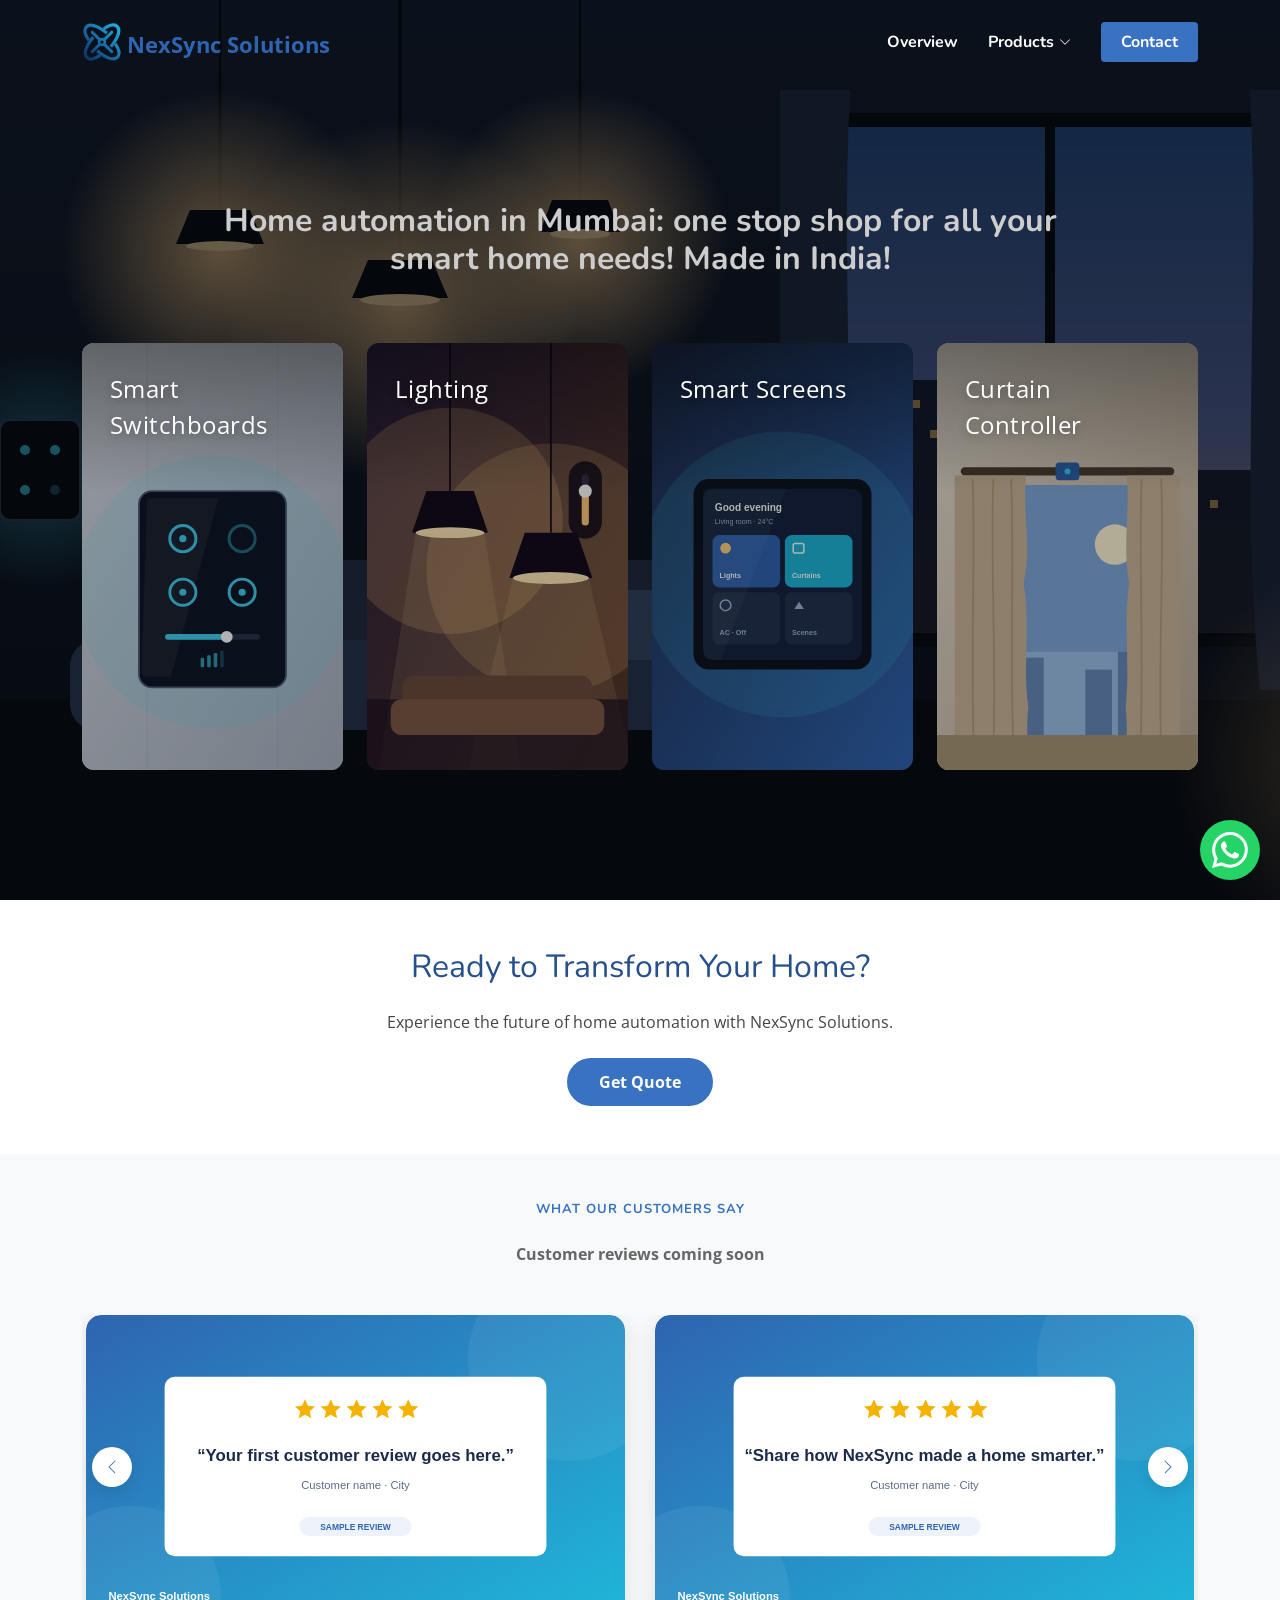
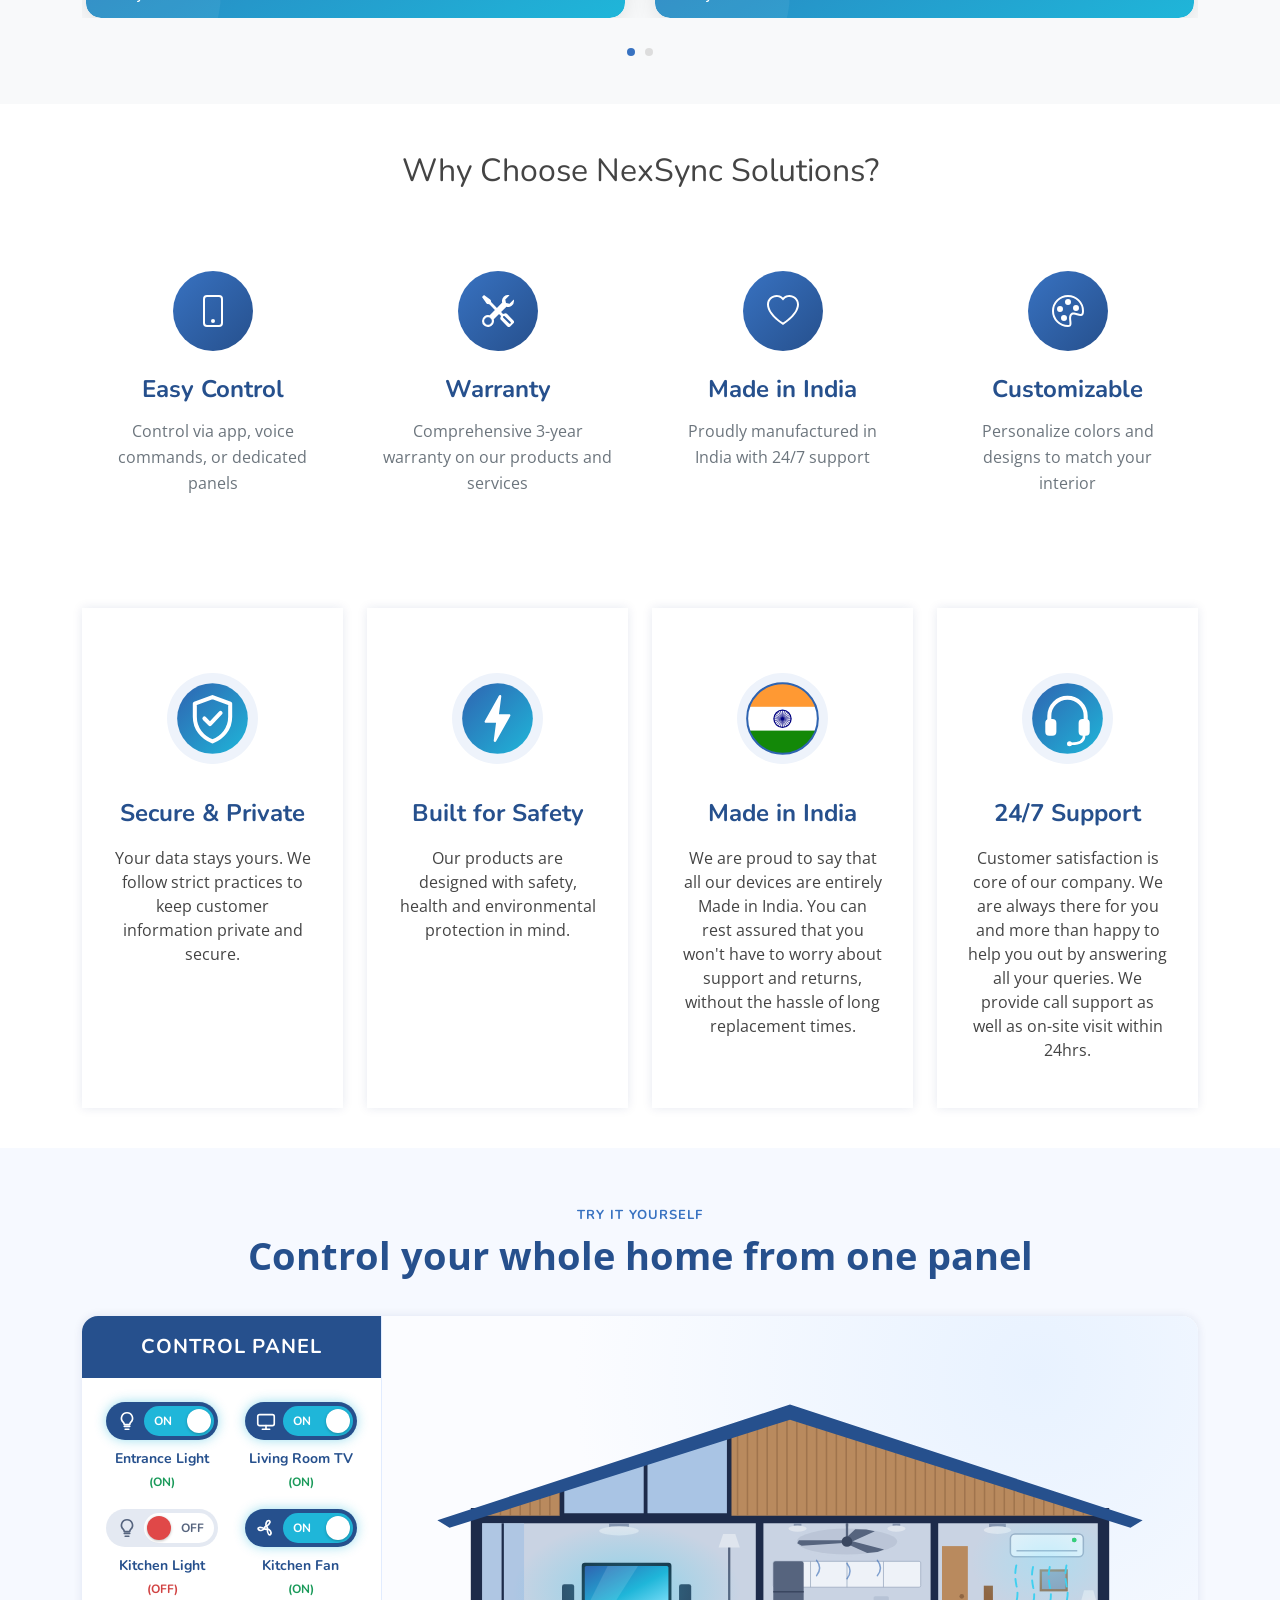
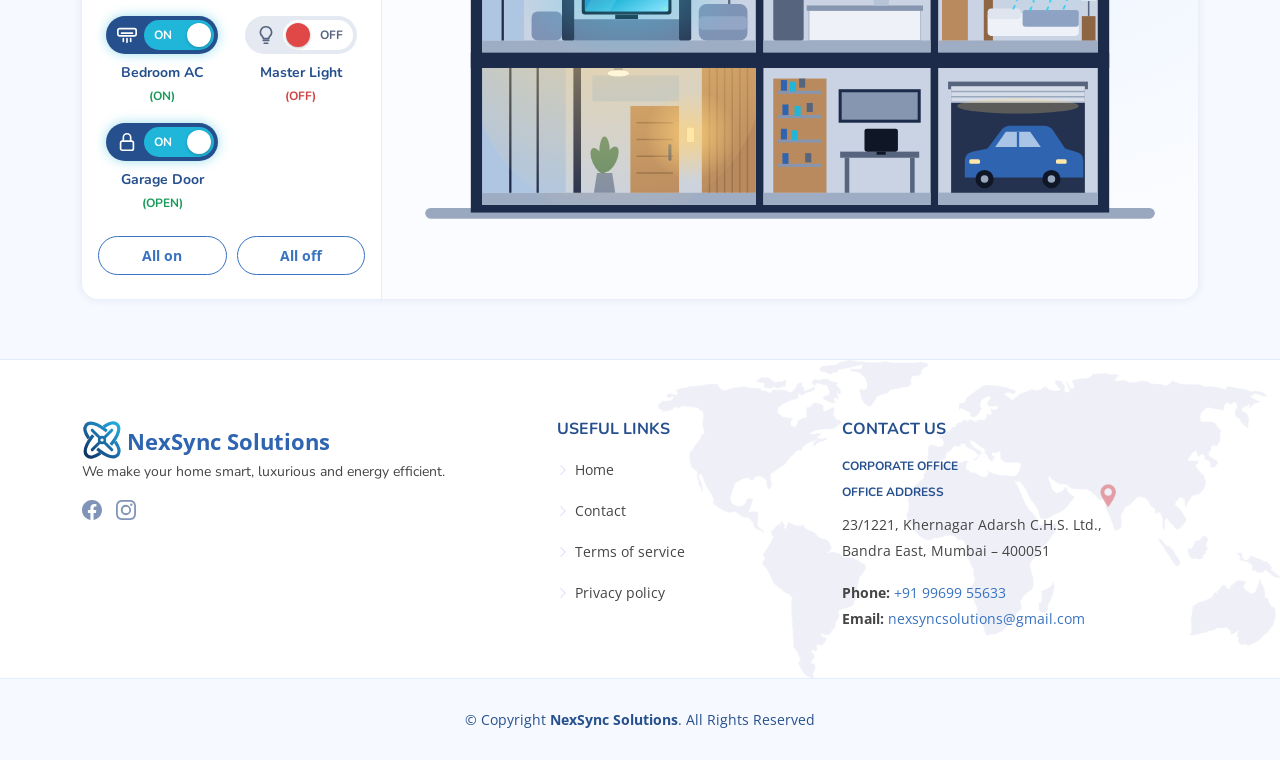
==== commit 9f4a6590: "update" ====
--- a/index.html
+++ b/index.html
@@ -21,6 +21,14 @@
   "name": "NexSync Solutions",
   "telephone": "+91-99699-55633",
   "email": "nexsyncsolutions@gmail.com",
+  "address": {
+    "@type": "PostalAddress",
+    "streetAddress": "23/1221, Khernagar Adarsh C.H.S. Ltd.",
+    "addressLocality": "Bandra East, Mumbai",
+    "addressRegion": "Maharashtra",
+    "postalCode": "400051",
+    "addressCountry": "IN"
+  },
   "description": "Smart switchboards, lighting, curtain controllers and touch screens for home automation, based in Mumbai, India.",
   "areaServed": [
     "Mumbai",
@@ -461,8 +469,8 @@
               <h5>Corporate Office</h5>
               <h5>Office Address</h5>
               <p>
-                [Your office address],<br>
-                [Area], Mumbai – [PIN]<br>
+                23/1221, Khernagar Adarsh C.H.S. Ltd.,<br>
+                Bandra East, Mumbai – 400051<br>
               </p>
               <p>
                 <strong>Phone:</strong>
--- a/css/style.css
+++ b/css/style.css
@@ -39,7 +39,7 @@
  * Licensed under MIT (https://github.com/twbs/bootstrap/blob/main/LICENSE)
  */:root{--bs-blue:#0d6efd;--bs-indigo:#6610f2;--bs-purple:#6f42c1;--bs-pink:#d63384;--bs-red:#dc3545;--bs-orange:#fd7e14;--bs-yellow:#ffc107;--bs-green:#198754;--bs-teal:#20c997;--bs-cyan:#0dcaf0;--bs-white:#fff;--bs-gray:#6c757d;--bs-gray-dark:#343a40;--bs-primary:#0d6efd;--bs-secondary:#6c757d;--bs-success:#198754;--bs-info:#0dcaf0;--bs-warning:#ffc107;--bs-danger:#dc3545;--bs-light:#f8f9fa;--bs-dark:#212529;--bs-font-sans-serif:system-ui,-apple-system,"Segoe UI",Roboto,"Helvetica Neue",Arial,"Noto Sans","Liberation Sans",sans-serif,"Apple Color Emoji","Segoe UI Emoji","Segoe UI Symbol","Noto Color Emoji";--bs-font-monospace:SFMono-Regular,Menlo,Monaco,Consolas,"Liberation Mono","Courier New",monospace;--bs-gradient:linear-gradient(180deg, rgba(255, 255, 255, 0.15), rgba(255, 255, 255, 0))}*,::after,::before{box-sizing:border-box}@media (prefers-reduced-motion:no-preference){:root{scroll-behavior:smooth}}body{margin:0;font-family:var(--bs-font-sans-serif);font-size:1rem;font-weight:400;line-height:1.5;color:#212529;background-color:#fff;-webkit-text-size-adjust:100%;-webkit-tap-highlight-color:transparent}hr{margin:1rem 0;color:inherit;background-color:currentColor;border:0;opacity:.25}hr:not([size]){height:1px}.h1,.h2,.h3,.h4,.h5,.h6,h1,h2,h3,h4,h5,h6{margin-top:0;margin-bottom:.5rem;font-weight:500;line-height:1.2}.h1,h1{font-size:calc(1.375rem + 1.5vw)}@media (min-width:1200px){.h1,h1{font-size:2.5rem}}.h2,h2{font-size:calc(1.325rem + .9vw)}@media (min-width:1200px){.h2,h2{font-size:2rem}}.h3,h3{font-size:calc(1.3rem + .6vw)}@media (min-width:1200px){.h3,h3{font-size:1.75rem}}.h4,h4{font-size:calc(1.275rem + .3vw)}@media (min-width:1200px){.h4,h4{font-size:1.5rem}}.h5,h5{font-size:1.25rem}.h6,h6{font-size:1rem}p{margin-top:0;margin-bottom:1rem}abbr[data-bs-original-title],abbr[title]{-webkit-text-decoration:underline dotted;text-decoration:underline dotted;cursor:help;-webkit-text-decoration-skip-ink:none;text-decoration-skip-ink:none}address{margin-bottom:1rem;font-style:normal;line-height:inherit}ol,ul{padding-left:2rem}dl,ol,ul{margin-top:0;margin-bottom:1rem}ol ol,ol ul,ul ol,ul ul{margin-bottom:0}dt{font-weight:700}dd{margin-bottom:.5rem;margin-left:0}blockquote{margin:0 0 1rem}b,strong{font-weight:bolder}.small,small{font-size:.875em}.mark,mark{padding:.2em;background-color:#fcf8e3}sub,sup{position:relative;font-size:.75em;line-height:0;vertical-align:baseline}sub{bottom:-.25em}sup{top:-.5em}a{color:#0d6efd;text-decoration:underline}a:hover{color:#0a58ca}a:not([href]):not([class]),a:not([href]):not([class]):hover{color:inherit;text-decoration:none}code,kbd,pre,samp{font-family:var(--bs-font-monospace);font-size:1em;direction:ltr;unicode-bidi:bidi-override}pre{display:block;margin-top:0;margin-bottom:1rem;overflow:auto;font-size:.875em}pre code{font-size:inherit;color:inherit;word-break:normal}code{font-size:.875em;color:#d63384;word-wrap:break-word}a>code{color:inherit}kbd{padding:.2rem .4rem;font-size:.875em;color:#fff;background-color:#212529;border-radius:.2rem}kbd kbd{padding:0;font-size:1em;font-weight:700}figure{margin:0 0 1rem}img,svg{vertical-align:middle}table{caption-side:bottom;border-collapse:collapse}caption{padding-top:.5rem;padding-bottom:.5rem;color:#6c757d;text-align:left}th{text-align:inherit;text-align:-webkit-match-parent}tbody,td,tfoot,th,thead,tr{border-color:inherit;border-style:solid;border-width:0}label{display:inline-block}button{border-radius:0}button:focus:not(:focus-visible){outline:0}button,input,optgroup,select,textarea{margin:0;font-family:inherit;font-size:inherit;line-height:inherit}button,select{text-transform:none}[role=button]{cursor:pointer}select{word-wrap:normal}select:disabled{opacity:1}[list]::-webkit-calendar-picker-indicator{display:none}[type=button],[type=reset],[type=submit],button{-webkit-appearance:button}[type=button]:not(:disabled),[type=reset]:not(:disabled),[type=submit]:not(:disabled),button:not(:disabled){cursor:pointer}::-moz-focus-inner{padding:0;border-style:none}textarea{resize:vertical}fieldset{min-width:0;padding:0;margin:0;border:0}legend{float:left;width:100%;padding:0;margin-bottom:.5rem;font-size:calc(1.275rem + .3vw);line-height:inherit}@media (min-width:1200px){legend{font-size:1.5rem}}legend+*{clear:left}::-webkit-datetime-edit-day-field,::-webkit-datetime-edit-fields-wrapper,::-webkit-datetime-edit-hour-field,::-webkit-datetime-edit-minute,::-webkit-datetime-edit-month-field,::-webkit-datetime-edit-text,::-webkit-datetime-edit-year-field{padding:0}::-webkit-inner-spin-button{height:auto}[type=search]{outline-offset:-2px;-webkit-appearance:textfield}::-webkit-search-decoration{-webkit-appearance:none}::-webkit-color-swatch-wrapper{padding:0}::file-selector-button{font:inherit}::-webkit-file-upload-button{font:inherit;-webkit-appearance:button}output{display:inline-block}iframe{border:0}summary{display:list-item;cursor:pointer}progress{vertical-align:baseline}[hidden]{display:none!important}.lead{font-size:1.25rem;font-weight:300}.display-1{font-size:calc(1.625rem + 4.5vw);font-weight:300;line-height:1.2}@media (min-width:1200px){.display-1{font-size:5rem}}.display-2{font-size:calc(1.575rem + 3.9vw);font-weight:300;line-height:1.2}@media (min-width:1200px){.display-2{font-size:4.5rem}}.display-3{font-size:calc(1.525rem + 3.3vw);font-weight:300;line-height:1.2}@media (min-width:1200px){.display-3{font-size:4rem}}.display-4{font-size:calc(1.475rem + 2.7vw);font-weight:300;line-height:1.2}@media (min-width:1200px){.display-4{font-size:3.5rem}}.display-5{font-size:calc(1.425rem + 2.1vw);font-weight:300;line-height:1.2}@media (min-width:1200px){.display-5{font-size:3rem}}.display-6{font-size:calc(1.375rem + 1.5vw);font-weight:300;line-height:1.2}@media (min-width:1200px){.display-6{font-size:2.5rem}}.list-unstyled{padding-left:0;list-style:none}.list-inline{padding-left:0;list-style:none}.list-inline-item{display:inline-block}.list-inline-item:not(:last-child){margin-right:.5rem}.initialism{font-size:.875em;text-transform:uppercase}.blockquote{margin-bottom:1rem;font-size:1.25rem}.blockquote>:last-child{margin-bottom:0}.blockquote-footer{margin-top:-1rem;margin-bottom:1rem;font-size:.875em;color:#6c757d}.blockquote-footer::before{content:"— "}.img-fluid{max-width:100%;height:auto}.img-thumbnail{padding:.25rem;background-color:#fff;border:1px solid #dee2e6;border-radius:.25rem;max-width:100%;height:auto}.figure{display:inline-block}.figure-img{margin-bottom:.5rem;line-height:1}.figure-caption{font-size:.875em;color:#6c757d}.container,.container-fluid,.container-lg,.container-md,.container-sm,.container-xl,.container-xxl{width:100%;padding-right:var(--bs-gutter-x,.75rem);padding-left:var(--bs-gutter-x,.75rem);margin-right:auto;margin-left:auto}@media (min-width:576px){.container,.container-sm{max-width:540px}}@media (min-width:768px){.container,.container-md,.container-sm{max-width:720px}}@media (min-width:992px){.container,.container-lg,.container-md,.container-sm{max-width:960px}}@media (min-width:1200px){.container,.container-lg,.container-md,.container-sm,.container-xl{max-width:1140px}}@media (min-width:1400px){.container,.container-lg,.container-md,.container-sm,.container-xl,.container-xxl{max-width:1320px}}.row{--bs-gutter-x:1.5rem;--bs-gutter-y:0;display:flex;flex-wrap:wrap;margin-top:calc(var(--bs-gutter-y) * -1);margin-right:calc(var(--bs-gutter-x)/ -2);margin-left:calc(var(--bs-gutter-x)/ -2)}.row>*{flex-shrink:0;width:100%;max-width:100%;padding-right:calc(var(--bs-gutter-x)/ 2);padding-left:calc(var(--bs-gutter-x)/ 2);margin-top:var(--bs-gutter-y)}.col{flex:1 0 0%}.row-cols-auto>*{flex:0 0 auto;width:auto}.row-cols-1>*{flex:0 0 auto;width:100%}.row-cols-2>*{flex:0 0 auto;width:50%}.row-cols-3>*{flex:0 0 auto;width:33.3333333333%}.row-cols-4>*{flex:0 0 auto;width:25%}.row-cols-5>*{flex:0 0 auto;width:20%}.row-cols-6>*{flex:0 0 auto;width:16.6666666667%}.col-auto{flex:0 0 auto;width:auto}.col-1{flex:0 0 auto;width:8.3333333333%}.col-2{flex:0 0 auto;width:16.6666666667%}.col-3{flex:0 0 auto;width:25%}.col-4{flex:0 0 auto;width:33.3333333333%}.col-5{flex:0 0 auto;width:41.6666666667%}.col-6{flex:0 0 auto;width:50%}.col-7{flex:0 0 auto;width:58.3333333333%}.col-8{flex:0 0 auto;width:66.6666666667%}.col-9{flex:0 0 auto;width:75%}.col-10{flex:0 0 auto;width:83.3333333333%}.col-11{flex:0 0 auto;width:91.6666666667%}.col-12{flex:0 0 auto;width:100%}.offset-1{margin-left:8.3333333333%}.offset-2{margin-left:16.6666666667%}.offset-3{margin-left:25%}.offset-4{margin-left:33.3333333333%}.offset-5{margin-left:41.6666666667%}.offset-6{margin-left:50%}.offset-7{margin-left:58.3333333333%}.offset-8{margin-left:66.6666666667%}.offset-9{margin-left:75%}.offset-10{margin-left:83.3333333333%}.offset-11{margin-left:91.6666666667%}.g-0,.gx-0{--bs-gutter-x:0}.g-0,.gy-0{--bs-gutter-y:0}.g-1,.gx-1{--bs-gutter-x:0.25rem}.g-1,.gy-1{--bs-gutter-y:0.25rem}.g-2,.gx-2{--bs-gutter-x:0.5rem}.g-2,.gy-2{--bs-gutter-y:0.5rem}.g-3,.gx-3{--bs-gutter-x:1rem}.g-3,.gy-3{--bs-gutter-y:1rem}.g-4,.gx-4{--bs-gutter-x:1.5rem}.g-4,.gy-4{--bs-gutter-y:1.5rem}.g-5,.gx-5{--bs-gutter-x:3rem}.g-5,.gy-5{--bs-gutter-y:3rem}@media (min-width:576px){.col-sm{flex:1 0 0%}.row-cols-sm-auto>*{flex:0 0 auto;width:auto}.row-cols-sm-1>*{flex:0 0 auto;width:100%}.row-cols-sm-2>*{flex:0 0 auto;width:50%}.row-cols-sm-3>*{flex:0 0 auto;width:33.3333333333%}.row-cols-sm-4>*{flex:0 0 auto;width:25%}.row-cols-sm-5>*{flex:0 0 auto;width:20%}.row-cols-sm-6>*{flex:0 0 auto;width:16.6666666667%}.col-sm-auto{flex:0 0 auto;width:auto}.col-sm-1{flex:0 0 auto;width:8.3333333333%}.col-sm-2{flex:0 0 auto;width:16.6666666667%}.col-sm-3{flex:0 0 auto;width:25%}.col-sm-4{flex:0 0 auto;width:33.3333333333%}.col-sm-5{flex:0 0 auto;width:41.6666666667%}.col-sm-6{flex:0 0 auto;width:50%}.col-sm-7{flex:0 0 auto;width:58.3333333333%}.col-sm-8{flex:0 0 auto;width:66.6666666667%}.col-sm-9{flex:0 0 auto;width:75%}.col-sm-10{flex:0 0 auto;width:83.3333333333%}.col-sm-11{flex:0 0 auto;width:91.6666666667%}.col-sm-12{flex:0 0 auto;width:100%}.offset-sm-0{margin-left:0}.offset-sm-1{margin-left:8.3333333333%}.offset-sm-2{margin-left:16.6666666667%}.offset-sm-3{margin-left:25%}.offset-sm-4{margin-left:33.3333333333%}.offset-sm-5{margin-left:41.6666666667%}.offset-sm-6{margin-left:50%}.offset-sm-7{margin-left:58.3333333333%}.offset-sm-8{margin-left:66.6666666667%}.offset-sm-9{margin-left:75%}.offset-sm-10{margin-left:83.3333333333%}.offset-sm-11{margin-left:91.6666666667%}.g-sm-0,.gx-sm-0{--bs-gutter-x:0}.g-sm-0,.gy-sm-0{--bs-gutter-y:0}.g-sm-1,.gx-sm-1{--bs-gutter-x:0.25rem}.g-sm-1,.gy-sm-1{--bs-gutter-y:0.25rem}.g-sm-2,.gx-sm-2{--bs-gutter-x:0.5rem}.g-sm-2,.gy-sm-2{--bs-gutter-y:0.5rem}.g-sm-3,.gx-sm-3{--bs-gutter-x:1rem}.g-sm-3,.gy-sm-3{--bs-gutter-y:1rem}.g-sm-4,.gx-sm-4{--bs-gutter-x:1.5rem}.g-sm-4,.gy-sm-4{--bs-gutter-y:1.5rem}.g-sm-5,.gx-sm-5{--bs-gutter-x:3rem}.g-sm-5,.gy-sm-5{--bs-gutter-y:3rem}}@media (min-width:768px){.col-md{flex:1 0 0%}.row-cols-md-auto>*{flex:0 0 auto;width:auto}.row-cols-md-1>*{flex:0 0 auto;width:100%}.row-cols-md-2>*{flex:0 0 auto;width:50%}.row-cols-md-3>*{flex:0 0 auto;width:33.3333333333%}.row-cols-md-4>*{flex:0 0 auto;width:25%}.row-cols-md-5>*{flex:0 0 auto;width:20%}.row-cols-md-6>*{flex:0 0 auto;width:16.6666666667%}.col-md-auto{flex:0 0 auto;width:auto}.col-md-1{flex:0 0 auto;width:8.3333333333%}.col-md-2{flex:0 0 auto;width:16.6666666667%}.col-md-3{flex:0 0 auto;width:25%}.col-md-4{flex:0 0 auto;width:33.3333333333%}.col-md-5{flex:0 0 auto;width:41.6666666667%}.col-md-6{flex:0 0 auto;width:50%}.col-md-7{flex:0 0 auto;width:58.3333333333%}.col-md-8{flex:0 0 auto;width:66.6666666667%}.col-md-9{flex:0 0 auto;width:75%}.col-md-10{flex:0 0 auto;width:83.3333333333%}.col-md-11{flex:0 0 auto;width:91.6666666667%}.col-md-12{flex:0 0 auto;width:100%}.offset-md-0{margin-left:0}.offset-md-1{margin-left:8.3333333333%}.offset-md-2{margin-left:16.6666666667%}.offset-md-3{margin-left:25%}.offset-md-4{margin-left:33.3333333333%}.offset-md-5{margin-left:41.6666666667%}.offset-md-6{margin-left:50%}.offset-md-7{margin-left:58.3333333333%}.offset-md-8{margin-left:66.6666666667%}.offset-md-9{margin-left:75%}.offset-md-10{margin-left:83.3333333333%}.offset-md-11{margin-left:91.6666666667%}.g-md-0,.gx-md-0{--bs-gutter-x:0}.g-md-0,.gy-md-0{--bs-gutter-y:0}.g-md-1,.gx-md-1{--bs-gutter-x:0.25rem}.g-md-1,.gy-md-1{--bs-gutter-y:0.25rem}.g-md-2,.gx-md-2{--bs-gutter-x:0.5rem}.g-md-2,.gy-md-2{--bs-gutter-y:0.5rem}.g-md-3,.gx-md-3{--bs-gutter-x:1rem}.g-md-3,.gy-md-3{--bs-gutter-y:1rem}.g-md-4,.gx-md-4{--bs-gutter-x:1.5rem}.g-md-4,.gy-md-4{--bs-gutter-y:1.5rem}.g-md-5,.gx-md-5{--bs-gutter-x:3rem}.g-md-5,.gy-md-5{--bs-gutter-y:3rem}}@media (min-width:992px){.col-lg{flex:1 0 0%}.row-cols-lg-auto>*{flex:0 0 auto;width:auto}.row-cols-lg-1>*{flex:0 0 auto;width:100%}.row-cols-lg-2>*{flex:0 0 auto;width:50%}.row-cols-lg-3>*{flex:0 0 auto;width:33.3333333333%}.row-cols-lg-4>*{flex:0 0 auto;width:25%}.row-cols-lg-5>*{flex:0 0 auto;width:20%}.row-cols-lg-6>*{flex:0 0 auto;width:16.6666666667%}.col-lg-auto{flex:0 0 auto;width:auto}.col-lg-1{flex:0 0 auto;width:8.3333333333%}.col-lg-2{flex:0 0 auto;width:16.6666666667%}.col-lg-3{flex:0 0 auto;width:25%}.col-lg-4{flex:0 0 auto;width:33.3333333333%}.col-lg-5{flex:0 0 auto;width:41.6666666667%}.col-lg-6{flex:0 0 auto;width:50%}.col-lg-7{flex:0 0 auto;width:58.3333333333%}.col-lg-8{flex:0 0 auto;width:66.6666666667%}.col-lg-9{flex:0 0 auto;width:75%}.col-lg-10{flex:0 0 auto;width:83.3333333333%}.col-lg-11{flex:0 0 auto;width:91.6666666667%}.col-lg-12{flex:0 0 auto;width:100%}.offset-lg-0{margin-left:0}.offset-lg-1{margin-left:8.3333333333%}.offset-lg-2{margin-left:16.6666666667%}.offset-lg-3{margin-left:25%}.offset-lg-4{margin-left:33.3333333333%}.offset-lg-5{margin-left:41.6666666667%}.offset-lg-6{margin-left:50%}.offset-lg-7{margin-left:58.3333333333%}.offset-lg-8{margin-left:66.6666666667%}.offset-lg-9{margin-left:75%}.offset-lg-10{margin-left:83.3333333333%}.offset-lg-11{margin-left:91.6666666667%}.g-lg-0,.gx-lg-0{--bs-gutter-x:0}.g-lg-0,.gy-lg-0{--bs-gutter-y:0}.g-lg-1,.gx-lg-1{--bs-gutter-x:0.25rem}.g-lg-1,.gy-lg-1{--bs-gutter-y:0.25rem}.g-lg-2,.gx-lg-2{--bs-gutter-x:0.5rem}.g-lg-2,.gy-lg-2{--bs-gutter-y:0.5rem}.g-lg-3,.gx-lg-3{--bs-gutter-x:1rem}.g-lg-3,.gy-lg-3{--bs-gutter-y:1rem}.g-lg-4,.gx-lg-4{--bs-gutter-x:1.5rem}.g-lg-4,.gy-lg-4{--bs-gutter-y:1.5rem}.g-lg-5,.gx-lg-5{--bs-gutter-x:3rem}.g-lg-5,.gy-lg-5{--bs-gutter-y:3rem}}@media (min-width:1200px){.col-xl{flex:1 0 0%}.row-cols-xl-auto>*{flex:0 0 auto;width:auto}.row-cols-xl-1>*{flex:0 0 auto;width:100%}.row-cols-xl-2>*{flex:0 0 auto;width:50%}.row-cols-xl-3>*{flex:0 0 auto;width:33.3333333333%}.row-cols-xl-4>*{flex:0 0 auto;width:25%}.row-cols-xl-5>*{flex:0 0 auto;width:20%}.row-cols-xl-6>*{flex:0 0 auto;width:16.6666666667%}.col-xl-auto{flex:0 0 auto;width:auto}.col-xl-1{flex:0 0 auto;width:8.3333333333%}.col-xl-2{flex:0 0 auto;width:16.6666666667%}.col-xl-3{flex:0 0 auto;width:25%}.col-xl-4{flex:0 0 auto;width:33.3333333333%}.col-xl-5{flex:0 0 auto;width:41.6666666667%}.col-xl-6{flex:0 0 auto;width:50%}.col-xl-7{flex:0 0 auto;width:58.3333333333%}.col-xl-8{flex:0 0 auto;width:66.6666666667%}.col-xl-9{flex:0 0 auto;width:75%}.col-xl-10{flex:0 0 auto;width:83.3333333333%}.col-xl-11{flex:0 0 auto;width:91.6666666667%}.col-xl-12{flex:0 0 auto;width:100%}.offset-xl-0{margin-left:0}.offset-xl-1{margin-left:8.3333333333%}.offset-xl-2{margin-left:16.6666666667%}.offset-xl-3{margin-left:25%}.offset-xl-4{margin-left:33.3333333333%}.offset-xl-5{margin-left:41.6666666667%}.offset-xl-6{margin-left:50%}.offset-xl-7{margin-left:58.3333333333%}.offset-xl-8{margin-left:66.6666666667%}.offset-xl-9{margin-left:75%}.offset-xl-10{margin-left:83.3333333333%}.offset-xl-11{margin-left:91.6666666667%}.g-xl-0,.gx-xl-0{--bs-gutter-x:0}.g-xl-0,.gy-xl-0{--bs-gutter-y:0}.g-xl-1,.gx-xl-1{--bs-gutter-x:0.25rem}.g-xl-1,.gy-xl-1{--bs-gutter-y:0.25rem}.g-xl-2,.gx-xl-2{--bs-gutter-x:0.5rem}.g-xl-2,.gy-xl-2{--bs-gutter-y:0.5rem}.g-xl-3,.gx-xl-3{--bs-gutter-x:1rem}.g-xl-3,.gy-xl-3{--bs-gutter-y:1rem}.g-xl-4,.gx-xl-4{--bs-gutter-x:1.5rem}.g-xl-4,.gy-xl-4{--bs-gutter-y:1.5rem}.g-xl-5,.gx-xl-5{--bs-gutter-x:3rem}.g-xl-5,.gy-xl-5{--bs-gutter-y:3rem}}@media (min-width:1400px){.col-xxl{flex:1 0 0%}.row-cols-xxl-auto>*{flex:0 0 auto;width:auto}.row-cols-xxl-1>*{flex:0 0 auto;width:100%}.row-cols-xxl-2>*{flex:0 0 auto;width:50%}.row-cols-xxl-3>*{flex:0 0 auto;width:33.3333333333%}.row-cols-xxl-4>*{flex:0 0 auto;width:25%}.row-cols-xxl-5>*{flex:0 0 auto;width:20%}.row-cols-xxl-6>*{flex:0 0 auto;width:16.6666666667%}.col-xxl-auto{flex:0 0 auto;width:auto}.col-xxl-1{flex:0 0 auto;width:8.3333333333%}.col-xxl-2{flex:0 0 auto;width:16.6666666667%}.col-xxl-3{flex:0 0 auto;width:25%}.col-xxl-4{flex:0 0 auto;width:33.3333333333%}.col-xxl-5{flex:0 0 auto;width:41.6666666667%}.col-xxl-6{flex:0 0 auto;width:50%}.col-xxl-7{flex:0 0 auto;width:58.3333333333%}.col-xxl-8{flex:0 0 auto;width:66.6666666667%}.col-xxl-9{flex:0 0 auto;width:75%}.col-xxl-10{flex:0 0 auto;width:83.3333333333%}.col-xxl-11{flex:0 0 auto;width:91.6666666667%}.col-xxl-12{flex:0 0 auto;width:100%}.offset-xxl-0{margin-left:0}.offset-xxl-1{margin-left:8.3333333333%}.offset-xxl-2{margin-left:16.6666666667%}.offset-xxl-3{margin-left:25%}.offset-xxl-4{margin-left:33.3333333333%}.offset-xxl-5{margin-left:41.6666666667%}.offset-xxl-6{margin-left:50%}.offset-xxl-7{margin-left:58.3333333333%}.offset-xxl-8{margin-left:66.6666666667%}.offset-xxl-9{margin-left:75%}.offset-xxl-10{margin-left:83.3333333333%}.offset-xxl-11{margin-left:91.6666666667%}.g-xxl-0,.gx-xxl-0{--bs-gutter-x:0}.g-xxl-0,.gy-xxl-0{--bs-gutter-y:0}.g-xxl-1,.gx-xxl-1{--bs-gutter-x:0.25rem}.g-xxl-1,.gy-xxl-1{--bs-gutter-y:0.25rem}.g-xxl-2,.gx-xxl-2{--bs-gutter-x:0.5rem}.g-xxl-2,.gy-xxl-2{--bs-gutter-y:0.5rem}.g-xxl-3,.gx-xxl-3{--bs-gutter-x:1rem}.g-xxl-3,.gy-xxl-3{--bs-gutter-y:1rem}.g-xxl-4,.gx-xxl-4{--bs-gutter-x:1.5rem}.g-xxl-4,.gy-xxl-4{--bs-gutter-y:1.5rem}.g-xxl-5,.gx-xxl-5{--bs-gutter-x:3rem}.g-xxl-5,.gy-xxl-5{--bs-gutter-y:3rem}}.table{--bs-table-bg:transparent;--bs-table-striped-color:#212529;--bs-table-striped-bg:rgba(0, 0, 0, 0.05);--bs-table-active-color:#212529;--bs-table-active-bg:rgba(0, 0, 0, 0.1);--bs-table-hover-color:#212529;--bs-table-hover-bg:rgba(0, 0, 0, 0.075);width:100%;margin-bottom:1rem;color:#212529;vertical-align:top;border-color:#dee2e6}.table>:not(caption)>*>*{padding:.5rem .5rem;background-color:var(--bs-table-bg);border-bottom-width:1px;box-shadow:inset 0 0 0 9999px var(--bs-table-accent-bg)}.table>tbody{vertical-align:inherit}.table>thead{vertical-align:bottom}.table>:not(:last-child)>:last-child>*{border-bottom-color:currentColor}.caption-top{caption-side:top}.table-sm>:not(caption)>*>*{padding:.25rem .25rem}.table-bordered>:not(caption)>*{border-width:1px 0}.table-bordered>:not(caption)>*>*{border-width:0 1px}.table-borderless>:not(caption)>*>*{border-bottom-width:0}.table-striped>tbody>tr:nth-of-type(odd){--bs-table-accent-bg:var(--bs-table-striped-bg);color:var(--bs-table-striped-color)}.table-active{--bs-table-accent-bg:var(--bs-table-active-bg);color:var(--bs-table-active-color)}.table-hover>tbody>tr:hover{--bs-table-accent-bg:var(--bs-table-hover-bg);color:var(--bs-table-hover-color)}.table-primary{--bs-table-bg:#cfe2ff;--bs-table-striped-bg:#c5d7f2;--bs-table-striped-color:#000;--bs-table-active-bg:#bacbe6;--bs-table-active-color:#000;--bs-table-hover-bg:#bfd1ec;--bs-table-hover-color:#000;color:#000;border-color:#bacbe6}.table-secondary{--bs-table-bg:#e2e3e5;--bs-table-striped-bg:#d7d8da;--bs-table-striped-color:#000;--bs-table-active-bg:#cbccce;--bs-table-active-color:#000;--bs-table-hover-bg:#d1d2d4;--bs-table-hover-color:#000;color:#000;border-color:#cbccce}.table-success{--bs-table-bg:#d1e7dd;--bs-table-striped-bg:#c7dbd2;--bs-table-striped-color:#000;--bs-table-active-bg:#bcd0c7;--bs-table-active-color:#000;--bs-table-hover-bg:#c1d6cc;--bs-table-hover-color:#000;color:#000;border-color:#bcd0c7}.table-info{--bs-table-bg:#cff4fc;--bs-table-striped-bg:#c5e8ef;--bs-table-striped-color:#000;--bs-table-active-bg:#badce3;--bs-table-active-color:#000;--bs-table-hover-bg:#bfe2e9;--bs-table-hover-color:#000;color:#000;border-color:#badce3}.table-warning{--bs-table-bg:#fff3cd;--bs-table-striped-bg:#f2e7c3;--bs-table-striped-color:#000;--bs-table-active-bg:#e6dbb9;--bs-table-active-color:#000;--bs-table-hover-bg:#ece1be;--bs-table-hover-color:#000;color:#000;border-color:#e6dbb9}.table-danger{--bs-table-bg:#f8d7da;--bs-table-striped-bg:#eccccf;--bs-table-striped-color:#000;--bs-table-active-bg:#dfc2c4;--bs-table-active-color:#000;--bs-table-hover-bg:#e5c7ca;--bs-table-hover-color:#000;color:#000;border-color:#dfc2c4}.table-light{--bs-table-bg:#f8f9fa;--bs-table-striped-bg:#ecedee;--bs-table-striped-color:#000;--bs-table-active-bg:#dfe0e1;--bs-table-active-color:#000;--bs-table-hover-bg:#e5e6e7;--bs-table-hover-color:#000;color:#000;border-color:#dfe0e1}.table-dark{--bs-table-bg:#212529;--bs-table-striped-bg:#2c3034;--bs-table-striped-color:#fff;--bs-table-active-bg:#373b3e;--bs-table-active-color:#fff;--bs-table-hover-bg:#323539;--bs-table-hover-color:#fff;color:#fff;border-color:#373b3e}.table-responsive{overflow-x:auto;-webkit-overflow-scrolling:touch}@media (max-width:575.98px){.table-responsive-sm{overflow-x:auto;-webkit-overflow-scrolling:touch}}@media (max-width:767.98px){.table-responsive-md{overflow-x:auto;-webkit-overflow-scrolling:touch}}@media (max-width:991.98px){.table-responsive-lg{overflow-x:auto;-webkit-overflow-scrolling:touch}}@media (max-width:1199.98px){.table-responsive-xl{overflow-x:auto;-webkit-overflow-scrolling:touch}}@media (max-width:1399.98px){.table-responsive-xxl{overflow-x:auto;-webkit-overflow-scrolling:touch}}.form-label{margin-bottom:.5rem}.col-form-label{padding-top:calc(.375rem + 1px);padding-bottom:calc(.375rem + 1px);margin-bottom:0;font-size:inherit;line-height:1.5}.col-form-label-lg{padding-top:calc(.5rem + 1px);padding-bottom:calc(.5rem + 1px);font-size:1.25rem}.col-form-label-sm{padding-top:calc(.25rem + 1px);padding-bottom:calc(.25rem + 1px);font-size:.875rem}.form-text{margin-top:.25rem;font-size:.875em;color:#6c757d}.form-control{display:block;width:100%;padding:.375rem .75rem;font-size:1rem;font-weight:400;line-height:1.5;color:#212529;background-color:#fff;background-clip:padding-box;border:1px solid #ced4da;-webkit-appearance:none;-moz-appearance:none;appearance:none;border-radius:.25rem;transition:border-color .15s ease-in-out,box-shadow .15s ease-in-out}@media (prefers-reduced-motion:reduce){.form-control{transition:none}}.form-control[type=file]{overflow:hidden}.form-control[type=file]:not(:disabled):not([readonly]){cursor:pointer}.form-control:focus{color:#212529;background-color:#fff;border-color:#86b7fe;outline:0;box-shadow:0 0 0 .25rem rgba(13,110,253,.25)}.form-control::-webkit-date-and-time-value{height:1.5em}.form-control::-moz-placeholder{color:#6c757d;opacity:1}.form-control::placeholder{color:#6c757d;opacity:1}.form-control:disabled,.form-control[readonly]{background-color:#e9ecef;opacity:1}.form-control::file-selector-button{padding:.375rem .75rem;margin:-.375rem -.75rem;-webkit-margin-end:.75rem;margin-inline-end:.75rem;color:#212529;background-color:#e9ecef;pointer-events:none;border-color:inherit;border-style:solid;border-width:0;border-inline-end-width:1px;border-radius:0;transition:color .15s ease-in-out,background-color .15s ease-in-out,border-color .15s ease-in-out,box-shadow .15s ease-in-out}@media (prefers-reduced-motion:reduce){.form-control::file-selector-button{transition:none}}.form-control:hover:not(:disabled):not([readonly])::file-selector-button{background-color:#dde0e3}.form-control::-webkit-file-upload-button{padding:.375rem .75rem;margin:-.375rem -.75rem;-webkit-margin-end:.75rem;margin-inline-end:.75rem;color:#212529;background-color:#e9ecef;pointer-events:none;border-color:inherit;border-style:solid;border-width:0;border-inline-end-width:1px;border-radius:0;-webkit-transition:color .15s ease-in-out,background-color .15s ease-in-out,border-color .15s ease-in-out,box-shadow .15s ease-in-out;transition:color .15s ease-in-out,background-color .15s ease-in-out,border-color .15s ease-in-out,box-shadow .15s ease-in-out}@media (prefers-reduced-motion:reduce){.form-control::-webkit-file-upload-button{-webkit-transition:none;transition:none}}.form-control:hover:not(:disabled):not([readonly])::-webkit-file-upload-button{background-color:#dde0e3}.form-control-plaintext{display:block;width:100%;padding:.375rem 0;margin-bottom:0;line-height:1.5;color:#212529;background-color:transparent;border:solid transparent;border-width:1px 0}.form-control-plaintext.form-control-lg,.form-control-plaintext.form-control-sm{padding-right:0;padding-left:0}.form-control-sm{min-height:calc(1.5em + .5rem + 2px);padding:.25rem .5rem;font-size:.875rem;border-radius:.2rem}.form-control-sm::file-selector-button{padding:.25rem .5rem;margin:-.25rem -.5rem;-webkit-margin-end:.5rem;margin-inline-end:.5rem}.form-control-sm::-webkit-file-upload-button{padding:.25rem .5rem;margin:-.25rem -.5rem;-webkit-margin-end:.5rem;margin-inline-end:.5rem}.form-control-lg{min-height:calc(1.5em + 1rem + 2px);padding:.5rem 1rem;font-size:1.25rem;border-radius:.3rem}.form-control-lg::file-selector-button{padding:.5rem 1rem;margin:-.5rem -1rem;-webkit-margin-end:1rem;margin-inline-end:1rem}.form-control-lg::-webkit-file-upload-button{padding:.5rem 1rem;margin:-.5rem -1rem;-webkit-margin-end:1rem;margin-inline-end:1rem}textarea.form-control{min-height:calc(1.5em + .75rem + 2px)}textarea.form-control-sm{min-height:calc(1.5em + .5rem + 2px)}textarea.form-control-lg{min-height:calc(1.5em + 1rem + 2px)}.form-control-color{max-width:3rem;height:auto;padding:.375rem}.form-control-color:not(:disabled):not([readonly]){cursor:pointer}.form-control-color::-moz-color-swatch{height:1.5em;border-radius:.25rem}.form-control-color::-webkit-color-swatch{height:1.5em;border-radius:.25rem}.form-select{display:block;width:100%;padding:.375rem 2.25rem .375rem .75rem;font-size:1rem;font-weight:400;line-height:1.5;color:#212529;background-color:#fff;background-image:url("data:image/svg+xml,%3csvg xmlns='http://www.w3.org/2000/svg' viewBox='0 0 16 16'%3e%3cpath fill='none' stroke='%23343a40' stroke-linecap='round' stroke-linejoin='round' stroke-width='2' d='M2 5l6 6 6-6'/%3e%3c/svg%3e");background-repeat:no-repeat;background-position:right .75rem center;background-size:16px 12px;border:1px solid #ced4da;border-radius:.25rem;-webkit-appearance:none;-moz-appearance:none;appearance:none}.form-select:focus{border-color:#86b7fe;outline:0;box-shadow:0 0 0 .25rem rgba(13,110,253,.25)}.form-select[multiple],.form-select[size]:not([size="1"]){padding-right:.75rem;background-image:none}.form-select:disabled{background-color:#e9ecef}.form-select:-moz-focusring{color:transparent;text-shadow:0 0 0 #212529}.form-select-sm{padding-top:.25rem;padding-bottom:.25rem;padding-left:.5rem;font-size:.875rem}.form-select-lg{padding-top:.5rem;padding-bottom:.5rem;padding-left:1rem;font-size:1.25rem}.form-check{display:block;min-height:1.5rem;padding-left:1.5em;margin-bottom:.125rem}.form-check .form-check-input{float:left;margin-left:-1.5em}.form-check-input{width:1em;height:1em;margin-top:.25em;vertical-align:top;background-color:#fff;background-repeat:no-repeat;background-position:center;background-size:contain;border:1px solid rgba(0,0,0,.25);-webkit-appearance:none;-moz-appearance:none;appearance:none;-webkit-print-color-adjust:exact;color-adjust:exact}.form-check-input[type=checkbox]{border-radius:.25em}.form-check-input[type=radio]{border-radius:50%}.form-check-input:active{filter:brightness(90%)}.form-check-input:focus{border-color:#86b7fe;outline:0;box-shadow:0 0 0 .25rem rgba(13,110,253,.25)}.form-check-input:checked{background-color:#0d6efd;border-color:#0d6efd}.form-check-input:checked[type=checkbox]{background-image:url("data:image/svg+xml,%3csvg xmlns='http://www.w3.org/2000/svg' viewBox='0 0 20 20'%3e%3cpath fill='none' stroke='%23fff' stroke-linecap='round' stroke-linejoin='round' stroke-width='3' d='M6 10l3 3l6-6'/%3e%3c/svg%3e")}.form-check-input:checked[type=radio]{background-image:url("data:image/svg+xml,%3csvg xmlns='http://www.w3.org/2000/svg' viewBox='-4 -4 8 8'%3e%3ccircle r='2' fill='%23fff'/%3e%3c/svg%3e")}.form-check-input[type=checkbox]:indeterminate{background-color:#0d6efd;border-color:#0d6efd;background-image:url("data:image/svg+xml,%3csvg xmlns='http://www.w3.org/2000/svg' viewBox='0 0 20 20'%3e%3cpath fill='none' stroke='%23fff' stroke-linecap='round' stroke-linejoin='round' stroke-width='3' d='M6 10h8'/%3e%3c/svg%3e")}.form-check-input:disabled{pointer-events:none;filter:none;opacity:.5}.form-check-input:disabled~.form-check-label,.form-check-input[disabled]~.form-check-label{opacity:.5}.form-switch{padding-left:2.5em}.form-switch .form-check-input{width:2em;margin-left:-2.5em;background-image:url("data:image/svg+xml,%3csvg xmlns='http://www.w3.org/2000/svg' viewBox='-4 -4 8 8'%3e%3ccircle r='3' fill='rgba%280, 0, 0, 0.25%29'/%3e%3c/svg%3e");background-position:left center;border-radius:2em;transition:background-position .15s ease-in-out}@media (prefers-reduced-motion:reduce){.form-switch .form-check-input{transition:none}}.form-switch .form-check-input:focus{background-image:url("data:image/svg+xml,%3csvg xmlns='http://www.w3.org/2000/svg' viewBox='-4 -4 8 8'%3e%3ccircle r='3' fill='%2386b7fe'/%3e%3c/svg%3e")}.form-switch .form-check-input:checked{background-position:right center;background-image:url("data:image/svg+xml,%3csvg xmlns='http://www.w3.org/2000/svg' viewBox='-4 -4 8 8'%3e%3ccircle r='3' fill='%23fff'/%3e%3c/svg%3e")}.form-check-inline{display:inline-block;margin-right:1rem}.btn-check{position:absolute;clip:rect(0,0,0,0);pointer-events:none}.btn-check:disabled+.btn,.btn-check[disabled]+.btn{pointer-events:none;filter:none;opacity:.65}.form-range{width:100%;height:1.5rem;padding:0;background-color:transparent;-webkit-appearance:none;-moz-appearance:none;appearance:none}.form-range:focus{outline:0}.form-range:focus::-webkit-slider-thumb{box-shadow:0 0 0 1px #fff,0 0 0 .25rem rgba(13,110,253,.25)}.form-range:focus::-moz-range-thumb{box-shadow:0 0 0 1px #fff,0 0 0 .25rem rgba(13,110,253,.25)}.form-range::-moz-focus-outer{border:0}.form-range::-webkit-slider-thumb{width:1rem;height:1rem;margin-top:-.25rem;background-color:#0d6efd;border:0;border-radius:1rem;-webkit-transition:background-color .15s ease-in-out,border-color .15s ease-in-out,box-shadow .15s ease-in-out;transition:background-color .15s ease-in-out,border-color .15s ease-in-out,box-shadow .15s ease-in-out;-webkit-appearance:none;appearance:none}@media (prefers-reduced-motion:reduce){.form-range::-webkit-slider-thumb{-webkit-transition:none;transition:none}}.form-range::-webkit-slider-thumb:active{background-color:#b6d4fe}.form-range::-webkit-slider-runnable-track{width:100%;height:.5rem;color:transparent;cursor:pointer;background-color:#dee2e6;border-color:transparent;border-radius:1rem}.form-range::-moz-range-thumb{width:1rem;height:1rem;background-color:#0d6efd;border:0;border-radius:1rem;-moz-transition:background-color .15s ease-in-out,border-color .15s ease-in-out,box-shadow .15s ease-in-out;transition:background-color .15s ease-in-out,border-color .15s ease-in-out,box-shadow .15s ease-in-out;-moz-appearance:none;appearance:none}@media (prefers-reduced-motion:reduce){.form-range::-moz-range-thumb{-moz-transition:none;transition:none}}.form-range::-moz-range-thumb:active{background-color:#b6d4fe}.form-range::-moz-range-track{width:100%;height:.5rem;color:transparent;cursor:pointer;background-color:#dee2e6;border-color:transparent;border-radius:1rem}.form-range:disabled{pointer-events:none}.form-range:disabled::-webkit-slider-thumb{background-color:#adb5bd}.form-range:disabled::-moz-range-thumb{background-color:#adb5bd}.form-floating{position:relative}.form-floating>.form-control,.form-floating>.form-select{height:calc(3.5rem + 2px);padding:1rem .75rem}.form-floating>label{position:absolute;top:0;left:0;height:100%;padding:1rem .75rem;pointer-events:none;border:1px solid transparent;transform-origin:0 0;transition:opacity .1s ease-in-out,transform .1s ease-in-out}@media (prefers-reduced-motion:reduce){.form-floating>label{transition:none}}.form-floating>.form-control::-moz-placeholder{color:transparent}.form-floating>.form-control::placeholder{color:transparent}.form-floating>.form-control:not(:-moz-placeholder-shown){padding-top:1.625rem;padding-bottom:.625rem}.form-floating>.form-control:focus,.form-floating>.form-control:not(:placeholder-shown){padding-top:1.625rem;padding-bottom:.625rem}.form-floating>.form-control:-webkit-autofill{padding-top:1.625rem;padding-bottom:.625rem}.form-floating>.form-select{padding-top:1.625rem;padding-bottom:.625rem}.form-floating>.form-control:not(:-moz-placeholder-shown)~label{opacity:.65;transform:scale(.85) translateY(-.5rem) translateX(.15rem)}.form-floating>.form-control:focus~label,.form-floating>.form-control:not(:placeholder-shown)~label,.form-floating>.form-select~label{opacity:.65;transform:scale(.85) translateY(-.5rem) translateX(.15rem)}.form-floating>.form-control:-webkit-autofill~label{opacity:.65;transform:scale(.85) translateY(-.5rem) translateX(.15rem)}.input-group{position:relative;display:flex;flex-wrap:wrap;align-items:stretch;width:100%}.input-group>.form-control,.input-group>.form-select{position:relative;flex:1 1 auto;width:1%;min-width:0}.input-group>.form-control:focus,.input-group>.form-select:focus{z-index:3}.input-group .btn{position:relative;z-index:2}.input-group .btn:focus{z-index:3}.input-group-text{display:flex;align-items:center;padding:.375rem .75rem;font-size:1rem;font-weight:400;line-height:1.5;color:#212529;text-align:center;white-space:nowrap;background-color:#e9ecef;border:1px solid #ced4da;border-radius:.25rem}.input-group-lg>.btn,.input-group-lg>.form-control,.input-group-lg>.form-select,.input-group-lg>.input-group-text{padding:.5rem 1rem;font-size:1.25rem;border-radius:.3rem}.input-group-sm>.btn,.input-group-sm>.form-control,.input-group-sm>.form-select,.input-group-sm>.input-group-text{padding:.25rem .5rem;font-size:.875rem;border-radius:.2rem}.input-group-lg>.form-select,.input-group-sm>.form-select{padding-right:3rem}.input-group:not(.has-validation)>.dropdown-toggle:nth-last-child(n+3),.input-group:not(.has-validation)>:not(:last-child):not(.dropdown-toggle):not(.dropdown-menu){border-top-right-radius:0;border-bottom-right-radius:0}.input-group.has-validation>.dropdown-toggle:nth-last-child(n+4),.input-group.has-validation>:nth-last-child(n+3):not(.dropdown-toggle):not(.dropdown-menu){border-top-right-radius:0;border-bottom-right-radius:0}.input-group>:not(:first-child):not(.dropdown-menu):not(.valid-tooltip):not(.valid-feedback):not(.invalid-tooltip):not(.invalid-feedback){margin-left:-1px;border-top-left-radius:0;border-bottom-left-radius:0}.valid-feedback{display:none;width:100%;margin-top:.25rem;font-size:.875em;color:#198754}.valid-tooltip{position:absolute;top:100%;z-index:5;display:none;max-width:100%;padding:.25rem .5rem;margin-top:.1rem;font-size:.875rem;color:#fff;background-color:rgba(25,135,84,.9);border-radius:.25rem}.is-valid~.valid-feedback,.is-valid~.valid-tooltip,.was-validated :valid~.valid-feedback,.was-validated :valid~.valid-tooltip{display:block}.form-control.is-valid,.was-validated .form-control:valid{border-color:#198754;padding-right:calc(1.5em + .75rem);background-image:url("data:image/svg+xml,%3csvg xmlns='http://www.w3.org/2000/svg' viewBox='0 0 8 8'%3e%3cpath fill='%23198754' d='M2.3 6.73L.6 4.53c-.4-1.04.46-1.4 1.1-.8l1.1 1.4 3.4-3.8c.6-.63 1.6-.27 1.2.7l-4 4.6c-.43.5-.8.4-1.1.1z'/%3e%3c/svg%3e");background-repeat:no-repeat;background-position:right calc(.375em + .1875rem) center;background-size:calc(.75em + .375rem) calc(.75em + .375rem)}.form-control.is-valid:focus,.was-validated .form-control:valid:focus{border-color:#198754;box-shadow:0 0 0 .25rem rgba(25,135,84,.25)}.was-validated textarea.form-control:valid,textarea.form-control.is-valid{padding-right:calc(1.5em + .75rem);background-position:top calc(.375em + .1875rem) right calc(.375em + .1875rem)}.form-select.is-valid,.was-validated .form-select:valid{border-color:#198754;padding-right:4.125rem;background-image:url("data:image/svg+xml,%3csvg xmlns='http://www.w3.org/2000/svg' viewBox='0 0 16 16'%3e%3cpath fill='none' stroke='%23343a40' stroke-linecap='round' stroke-linejoin='round' stroke-width='2' d='M2 5l6 6 6-6'/%3e%3c/svg%3e"),url("data:image/svg+xml,%3csvg xmlns='http://www.w3.org/2000/svg' viewBox='0 0 8 8'%3e%3cpath fill='%23198754' d='M2.3 6.73L.6 4.53c-.4-1.04.46-1.4 1.1-.8l1.1 1.4 3.4-3.8c.6-.63 1.6-.27 1.2.7l-4 4.6c-.43.5-.8.4-1.1.1z'/%3e%3c/svg%3e");background-position:right .75rem center,center right 2.25rem;background-size:16px 12px,calc(.75em + .375rem) calc(.75em + .375rem)}.form-select.is-valid:focus,.was-validated .form-select:valid:focus{border-color:#198754;box-shadow:0 0 0 .25rem rgba(25,135,84,.25)}.form-check-input.is-valid,.was-validated .form-check-input:valid{border-color:#198754}.form-check-input.is-valid:checked,.was-validated .form-check-input:valid:checked{background-color:#198754}.form-check-input.is-valid:focus,.was-validated .form-check-input:valid:focus{box-shadow:0 0 0 .25rem rgba(25,135,84,.25)}.form-check-input.is-valid~.form-check-label,.was-validated .form-check-input:valid~.form-check-label{color:#198754}.form-check-inline .form-check-input~.valid-feedback{margin-left:.5em}.input-group .form-control.is-valid,.input-group .form-select.is-valid,.was-validated .input-group .form-control:valid,.was-validated .input-group .form-select:valid{z-index:3}.invalid-feedback{display:none;width:100%;margin-top:.25rem;font-size:.875em;color:#dc3545}.invalid-tooltip{position:absolute;top:100%;z-index:5;display:none;max-width:100%;padding:.25rem .5rem;margin-top:.1rem;font-size:.875rem;color:#fff;background-color:rgba(220,53,69,.9);border-radius:.25rem}.is-invalid~.invalid-feedback,.is-invalid~.invalid-tooltip,.was-validated :invalid~.invalid-feedback,.was-validated :invalid~.invalid-tooltip{display:block}.form-control.is-invalid,.was-validated .form-control:invalid{border-color:#dc3545;padding-right:calc(1.5em + .75rem);background-image:url("data:image/svg+xml,%3csvg xmlns='http://www.w3.org/2000/svg' viewBox='0 0 12 12' width='12' height='12' fill='none' stroke='%23dc3545'%3e%3ccircle cx='6' cy='6' r='4.5'/%3e%3cpath stroke-linejoin='round' d='M5.8 3.6h.4L6 6.5z'/%3e%3ccircle cx='6' cy='8.2' r='.6' fill='%23dc3545' stroke='none'/%3e%3c/svg%3e");background-repeat:no-repeat;background-position:right calc(.375em + .1875rem) center;background-size:calc(.75em + .375rem) calc(.75em + .375rem)}.form-control.is-invalid:focus,.was-validated .form-control:invalid:focus{border-color:#dc3545;box-shadow:0 0 0 .25rem rgba(220,53,69,.25)}.was-validated textarea.form-control:invalid,textarea.form-control.is-invalid{padding-right:calc(1.5em + .75rem);background-position:top calc(.375em + .1875rem) right calc(.375em + .1875rem)}.form-select.is-invalid,.was-validated .form-select:invalid{border-color:#dc3545;padding-right:4.125rem;background-image:url("data:image/svg+xml,%3csvg xmlns='http://www.w3.org/2000/svg' viewBox='0 0 16 16'%3e%3cpath fill='none' stroke='%23343a40' stroke-linecap='round' stroke-linejoin='round' stroke-width='2' d='M2 5l6 6 6-6'/%3e%3c/svg%3e"),url("data:image/svg+xml,%3csvg xmlns='http://www.w3.org/2000/svg' viewBox='0 0 12 12' width='12' height='12' fill='none' stroke='%23dc3545'%3e%3ccircle cx='6' cy='6' r='4.5'/%3e%3cpath stroke-linejoin='round' d='M5.8 3.6h.4L6 6.5z'/%3e%3ccircle cx='6' cy='8.2' r='.6' fill='%23dc3545' stroke='none'/%3e%3c/svg%3e");background-position:right .75rem center,center right 2.25rem;background-size:16px 12px,calc(.75em + .375rem) calc(.75em + .375rem)}.form-select.is-invalid:focus,.was-validated .form-select:invalid:focus{border-color:#dc3545;box-shadow:0 0 0 .25rem rgba(220,53,69,.25)}.form-check-input.is-invalid,.was-validated .form-check-input:invalid{border-color:#dc3545}.form-check-input.is-invalid:checked,.was-validated .form-check-input:invalid:checked{background-color:#dc3545}.form-check-input.is-invalid:focus,.was-validated .form-check-input:invalid:focus{box-shadow:0 0 0 .25rem rgba(220,53,69,.25)}.form-check-input.is-invalid~.form-check-label,.was-validated .form-check-input:invalid~.form-check-label{color:#dc3545}.form-check-inline .form-check-input~.invalid-feedback{margin-left:.5em}.input-group .form-control.is-invalid,.input-group .form-select.is-invalid,.was-validated .input-group .form-control:invalid,.was-validated .input-group .form-select:invalid{z-index:3}.btn{display:inline-block;font-weight:400;line-height:1.5;color:#212529;text-align:center;text-decoration:none;vertical-align:middle;cursor:pointer;-webkit-user-select:none;-moz-user-select:none;user-select:none;background-color:transparent;border:1px solid transparent;padding:.375rem .75rem;font-size:1rem;border-radius:.25rem;transition:color .15s ease-in-out,background-color .15s ease-in-out,border-color .15s ease-in-out,box-shadow .15s ease-in-out}@media (prefers-reduced-motion:reduce){.btn{transition:none}}.btn:hover{color:#212529}.btn-check:focus+.btn,.btn:focus{outline:0;box-shadow:0 0 0 .25rem rgba(13,110,253,.25)}.btn.disabled,.btn:disabled,fieldset:disabled .btn{pointer-events:none;opacity:.65}.btn-primary{color:#fff;background-color:#0d6efd;border-color:#0d6efd}.btn-primary:hover{color:#fff;background-color:#0b5ed7;border-color:#0a58ca}.btn-check:focus+.btn-primary,.btn-primary:focus{color:#fff;background-color:#0b5ed7;border-color:#0a58ca;box-shadow:0 0 0 .25rem rgba(49,132,253,.5)}.btn-check:active+.btn-primary,.btn-check:checked+.btn-primary,.btn-primary.active,.btn-primary:active,.show>.btn-primary.dropdown-toggle{color:#fff;background-color:#0a58ca;border-color:#0a53be}.btn-check:active+.btn-primary:focus,.btn-check:checked+.btn-primary:focus,.btn-primary.active:focus,.btn-primary:active:focus,.show>.btn-primary.dropdown-toggle:focus{box-shadow:0 0 0 .25rem rgba(49,132,253,.5)}.btn-primary.disabled,.btn-primary:disabled{color:#fff;background-color:#0d6efd;border-color:#0d6efd}.btn-secondary{color:#fff;background-color:#6c757d;border-color:#6c757d}.btn-secondary:hover{color:#fff;background-color:#5c636a;border-color:#565e64}.btn-check:focus+.btn-secondary,.btn-secondary:focus{color:#fff;background-color:#5c636a;border-color:#565e64;box-shadow:0 0 0 .25rem rgba(130,138,145,.5)}.btn-check:active+.btn-secondary,.btn-check:checked+.btn-secondary,.btn-secondary.active,.btn-secondary:active,.show>.btn-secondary.dropdown-toggle{color:#fff;background-color:#565e64;border-color:#51585e}.btn-check:active+.btn-secondary:focus,.btn-check:checked+.btn-secondary:focus,.btn-secondary.active:focus,.btn-secondary:active:focus,.show>.btn-secondary.dropdown-toggle:focus{box-shadow:0 0 0 .25rem rgba(130,138,145,.5)}.btn-secondary.disabled,.btn-secondary:disabled{color:#fff;background-color:#6c757d;border-color:#6c757d}.btn-success{color:#fff;background-color:#198754;border-color:#198754}.btn-success:hover{color:#fff;background-color:#157347;border-color:#146c43}.btn-check:focus+.btn-success,.btn-success:focus{color:#fff;background-color:#157347;border-color:#146c43;box-shadow:0 0 0 .25rem rgba(60,153,110,.5)}.btn-check:active+.btn-success,.btn-check:checked+.btn-success,.btn-success.active,.btn-success:active,.show>.btn-success.dropdown-toggle{color:#fff;background-color:#146c43;border-color:#13653f}.btn-check:active+.btn-success:focus,.btn-check:checked+.btn-success:focus,.btn-success.active:focus,.btn-success:active:focus,.show>.btn-success.dropdown-toggle:focus{box-shadow:0 0 0 .25rem rgba(60,153,110,.5)}.btn-success.disabled,.btn-success:disabled{color:#fff;background-color:#198754;border-color:#198754}.btn-info{color:#000;background-color:#0dcaf0;border-color:#0dcaf0}.btn-info:hover{color:#000;background-color:#31d2f2;border-color:#25cff2}.btn-check:focus+.btn-info,.btn-info:focus{color:#000;background-color:#31d2f2;border-color:#25cff2;box-shadow:0 0 0 .25rem rgba(11,172,204,.5)}.btn-check:active+.btn-info,.btn-check:checked+.btn-info,.btn-info.active,.btn-info:active,.show>.btn-info.dropdown-toggle{color:#000;background-color:#3dd5f3;border-color:#25cff2}.btn-check:active+.btn-info:focus,.btn-check:checked+.btn-info:focus,.btn-info.active:focus,.btn-info:active:focus,.show>.btn-info.dropdown-toggle:focus{box-shadow:0 0 0 .25rem rgba(11,172,204,.5)}.btn-info.disabled,.btn-info:disabled{color:#000;background-color:#0dcaf0;border-color:#0dcaf0}.btn-warning{color:#000;background-color:#ffc107;border-color:#ffc107}.btn-warning:hover{color:#000;background-color:#ffca2c;border-color:#ffc720}.btn-check:focus+.btn-warning,.btn-warning:focus{color:#000;background-color:#ffca2c;border-color:#ffc720;box-shadow:0 0 0 .25rem rgba(217,164,6,.5)}.btn-check:active+.btn-warning,.btn-check:checked+.btn-warning,.btn-warning.active,.btn-warning:active,.show>.btn-warning.dropdown-toggle{color:#000;background-color:#ffcd39;border-color:#ffc720}.btn-check:active+.btn-warning:focus,.btn-check:checked+.btn-warning:focus,.btn-warning.active:focus,.btn-warning:active:focus,.show>.btn-warning.dropdown-toggle:focus{box-shadow:0 0 0 .25rem rgba(217,164,6,.5)}.btn-warning.disabled,.btn-warning:disabled{color:#000;background-color:#ffc107;border-color:#ffc107}.btn-danger{color:#fff;background-color:#dc3545;border-color:#dc3545}.btn-danger:hover{color:#fff;background-color:#bb2d3b;border-color:#b02a37}.btn-check:focus+.btn-danger,.btn-danger:focus{color:#fff;background-color:#bb2d3b;border-color:#b02a37;box-shadow:0 0 0 .25rem rgba(225,83,97,.5)}.btn-check:active+.btn-danger,.btn-check:checked+.btn-danger,.btn-danger.active,.btn-danger:active,.show>.btn-danger.dropdown-toggle{color:#fff;background-color:#b02a37;border-color:#a52834}.btn-check:active+.btn-danger:focus,.btn-check:checked+.btn-danger:focus,.btn-danger.active:focus,.btn-danger:active:focus,.show>.btn-danger.dropdown-toggle:focus{box-shadow:0 0 0 .25rem rgba(225,83,97,.5)}.btn-danger.disabled,.btn-danger:disabled{color:#fff;background-color:#dc3545;border-color:#dc3545}.btn-light{color:#000;background-color:#f8f9fa;border-color:#f8f9fa}.btn-light:hover{color:#000;background-color:#f9fafb;border-color:#f9fafb}.btn-check:focus+.btn-light,.btn-light:focus{color:#000;background-color:#f9fafb;border-color:#f9fafb;box-shadow:0 0 0 .25rem rgba(211,212,213,.5)}.btn-check:active+.btn-light,.btn-check:checked+.btn-light,.btn-light.active,.btn-light:active,.show>.btn-light.dropdown-toggle{color:#000;background-color:#f9fafb;border-color:#f9fafb}.btn-check:active+.btn-light:focus,.btn-check:checked+.btn-light:focus,.btn-light.active:focus,.btn-light:active:focus,.show>.btn-light.dropdown-toggle:focus{box-shadow:0 0 0 .25rem rgba(211,212,213,.5)}.btn-light.disabled,.btn-light:disabled{color:#000;background-color:#f8f9fa;border-color:#f8f9fa}.btn-dark{color:#fff;background-color:#212529;border-color:#212529}.btn-dark:hover{color:#fff;background-color:#1c1f23;border-color:#1a1e21}.btn-check:focus+.btn-dark,.btn-dark:focus{color:#fff;background-color:#1c1f23;border-color:#1a1e21;box-shadow:0 0 0 .25rem rgba(66,70,73,.5)}.btn-check:active+.btn-dark,.btn-check:checked+.btn-dark,.btn-dark.active,.btn-dark:active,.show>.btn-dark.dropdown-toggle{color:#fff;background-color:#1a1e21;border-color:#191c1f}.btn-check:active+.btn-dark:focus,.btn-check:checked+.btn-dark:focus,.btn-dark.active:focus,.btn-dark:active:focus,.show>.btn-dark.dropdown-toggle:focus{box-shadow:0 0 0 .25rem rgba(66,70,73,.5)}.btn-dark.disabled,.btn-dark:disabled{color:#fff;background-color:#212529;border-color:#212529}.btn-outline-primary{color:#0d6efd;border-color:#0d6efd}.btn-outline-primary:hover{color:#fff;background-color:#0d6efd;border-color:#0d6efd}.btn-check:focus+.btn-outline-primary,.btn-outline-primary:focus{box-shadow:0 0 0 .25rem rgba(13,110,253,.5)}.btn-check:active+.btn-outline-primary,.btn-check:checked+.btn-outline-primary,.btn-outline-primary.active,.btn-outline-primary.dropdown-toggle.show,.btn-outline-primary:active{color:#fff;background-color:#0d6efd;border-color:#0d6efd}.btn-check:active+.btn-outline-primary:focus,.btn-check:checked+.btn-outline-primary:focus,.btn-outline-primary.active:focus,.btn-outline-primary.dropdown-toggle.show:focus,.btn-outline-primary:active:focus{box-shadow:0 0 0 .25rem rgba(13,110,253,.5)}.btn-outline-primary.disabled,.btn-outline-primary:disabled{color:#0d6efd;background-color:transparent}.btn-outline-secondary{color:#6c757d;border-color:#6c757d}.btn-outline-secondary:hover{color:#fff;background-color:#6c757d;border-color:#6c757d}.btn-check:focus+.btn-outline-secondary,.btn-outline-secondary:focus{box-shadow:0 0 0 .25rem rgba(108,117,125,.5)}.btn-check:active+.btn-outline-secondary,.btn-check:checked+.btn-outline-secondary,.btn-outline-secondary.active,.btn-outline-secondary.dropdown-toggle.show,.btn-outline-secondary:active{color:#fff;background-color:#6c757d;border-color:#6c757d}.btn-check:active+.btn-outline-secondary:focus,.btn-check:checked+.btn-outline-secondary:focus,.btn-outline-secondary.active:focus,.btn-outline-secondary.dropdown-toggle.show:focus,.btn-outline-secondary:active:focus{box-shadow:0 0 0 .25rem rgba(108,117,125,.5)}.btn-outline-secondary.disabled,.btn-outline-secondary:disabled{color:#6c757d;background-color:transparent}.btn-outline-success{color:#198754;border-color:#198754}.btn-outline-success:hover{color:#fff;background-color:#198754;border-color:#198754}.btn-check:focus+.btn-outline-success,.btn-outline-success:focus{box-shadow:0 0 0 .25rem rgba(25,135,84,.5)}.btn-check:active+.btn-outline-success,.btn-check:checked+.btn-outline-success,.btn-outline-success.active,.btn-outline-success.dropdown-toggle.show,.btn-outline-success:active{color:#fff;background-color:#198754;border-color:#198754}.btn-check:active+.btn-outline-success:focus,.btn-check:checked+.btn-outline-success:focus,.btn-outline-success.active:focus,.btn-outline-success.dropdown-toggle.show:focus,.btn-outline-success:active:focus{box-shadow:0 0 0 .25rem rgba(25,135,84,.5)}.btn-outline-success.disabled,.btn-outline-success:disabled{color:#198754;background-color:transparent}.btn-outline-info{color:#0dcaf0;border-color:#0dcaf0}.btn-outline-info:hover{color:#000;background-color:#0dcaf0;border-color:#0dcaf0}.btn-check:focus+.btn-outline-info,.btn-outline-info:focus{box-shadow:0 0 0 .25rem rgba(13,202,240,.5)}.btn-check:active+.btn-outline-info,.btn-check:checked+.btn-outline-info,.btn-outline-info.active,.btn-outline-info.dropdown-toggle.show,.btn-outline-info:active{color:#000;background-color:#0dcaf0;border-color:#0dcaf0}.btn-check:active+.btn-outline-info:focus,.btn-check:checked+.btn-outline-info:focus,.btn-outline-info.active:focus,.btn-outline-info.dropdown-toggle.show:focus,.btn-outline-info:active:focus{box-shadow:0 0 0 .25rem rgba(13,202,240,.5)}.btn-outline-info.disabled,.btn-outline-info:disabled{color:#0dcaf0;background-color:transparent}.btn-outline-warning{color:#ffc107;border-color:#ffc107}.btn-outline-warning:hover{color:#000;background-color:#ffc107;border-color:#ffc107}.btn-check:focus+.btn-outline-warning,.btn-outline-warning:focus{box-shadow:0 0 0 .25rem rgba(255,193,7,.5)}.btn-check:active+.btn-outline-warning,.btn-check:checked+.btn-outline-warning,.btn-outline-warning.active,.btn-outline-warning.dropdown-toggle.show,.btn-outline-warning:active{color:#000;background-color:#ffc107;border-color:#ffc107}.btn-check:active+.btn-outline-warning:focus,.btn-check:checked+.btn-outline-warning:focus,.btn-outline-warning.active:focus,.btn-outline-warning.dropdown-toggle.show:focus,.btn-outline-warning:active:focus{box-shadow:0 0 0 .25rem rgba(255,193,7,.5)}.btn-outline-warning.disabled,.btn-outline-warning:disabled{color:#ffc107;background-color:transparent}.btn-outline-danger{color:#dc3545;border-color:#dc3545}.btn-outline-danger:hover{color:#fff;background-color:#dc3545;border-color:#dc3545}.btn-check:focus+.btn-outline-danger,.btn-outline-danger:focus{box-shadow:0 0 0 .25rem rgba(220,53,69,.5)}.btn-check:active+.btn-outline-danger,.btn-check:checked+.btn-outline-danger,.btn-outline-danger.active,.btn-outline-danger.dropdown-toggle.show,.btn-outline-danger:active{color:#fff;background-color:#dc3545;border-color:#dc3545}.btn-check:active+.btn-outline-danger:focus,.btn-check:checked+.btn-outline-danger:focus,.btn-outline-danger.active:focus,.btn-outline-danger.dropdown-toggle.show:focus,.btn-outline-danger:active:focus{box-shadow:0 0 0 .25rem rgba(220,53,69,.5)}.btn-outline-danger.disabled,.btn-outline-danger:disabled{color:#dc3545;background-color:transparent}.btn-outline-light{color:#f8f9fa;border-color:#f8f9fa}.btn-outline-light:hover{color:#000;background-color:#f8f9fa;border-color:#f8f9fa}.btn-check:focus+.btn-outline-light,.btn-outline-light:focus{box-shadow:0 0 0 .25rem rgba(248,249,250,.5)}.btn-check:active+.btn-outline-light,.btn-check:checked+.btn-outline-light,.btn-outline-light.active,.btn-outline-light.dropdown-toggle.show,.btn-outline-light:active{color:#000;background-color:#f8f9fa;border-color:#f8f9fa}.btn-check:active+.btn-outline-light:focus,.btn-check:checked+.btn-outline-light:focus,.btn-outline-light.active:focus,.btn-outline-light.dropdown-toggle.show:focus,.btn-outline-light:active:focus{box-shadow:0 0 0 .25rem rgba(248,249,250,.5)}.btn-outline-light.disabled,.btn-outline-light:disabled{color:#f8f9fa;background-color:transparent}.btn-outline-dark{color:#212529;border-color:#212529}.btn-outline-dark:hover{color:#fff;background-color:#212529;border-color:#212529}.btn-check:focus+.btn-outline-dark,.btn-outline-dark:focus{box-shadow:0 0 0 .25rem rgba(33,37,41,.5)}.btn-check:active+.btn-outline-dark,.btn-check:checked+.btn-outline-dark,.btn-outline-dark.active,.btn-outline-dark.dropdown-toggle.show,.btn-outline-dark:active{color:#fff;background-color:#212529;border-color:#212529}.btn-check:active+.btn-outline-dark:focus,.btn-check:checked+.btn-outline-dark:focus,.btn-outline-dark.active:focus,.btn-outline-dark.dropdown-toggle.show:focus,.btn-outline-dark:active:focus{box-shadow:0 0 0 .25rem rgba(33,37,41,.5)}.btn-outline-dark.disabled,.btn-outline-dark:disabled{color:#212529;background-color:transparent}.btn-link{font-weight:400;color:#0d6efd;text-decoration:underline}.btn-link:hover{color:#0a58ca}.btn-link.disabled,.btn-link:disabled{color:#6c757d}.btn-group-lg>.btn,.btn-lg{padding:.5rem 1rem;font-size:1.25rem;border-radius:.3rem}.btn-group-sm>.btn,.btn-sm{padding:.25rem .5rem;font-size:.875rem;border-radius:.2rem}.fade{transition:opacity .15s linear}@media (prefers-reduced-motion:reduce){.fade{transition:none}}.fade:not(.show){opacity:0}.collapse:not(.show){display:none}.collapsing{height:0;overflow:hidden;transition:height .35s ease}@media (prefers-reduced-motion:reduce){.collapsing{transition:none}}.dropdown,.dropend,.dropstart,.dropup{position:relative}.dropdown-toggle{white-space:nowrap}.dropdown-toggle::after{display:inline-block;margin-left:.255em;vertical-align:.255em;content:"";border-top:.3em solid;border-right:.3em solid transparent;border-bottom:0;border-left:.3em solid transparent}.dropdown-toggle:empty::after{margin-left:0}.dropdown-menu{position:absolute;top:100%;z-index:1000;display:none;min-width:10rem;padding:.5rem 0;margin:0;font-size:1rem;color:#212529;text-align:left;list-style:none;background-color:#fff;background-clip:padding-box;border:1px solid rgba(0,0,0,.15);border-radius:.25rem}.dropdown-menu[data-bs-popper]{left:0;margin-top:.125rem}.dropdown-menu-start{--bs-position:start}.dropdown-menu-start[data-bs-popper]{right:auto;left:0}.dropdown-menu-end{--bs-position:end}.dropdown-menu-end[data-bs-popper]{right:0;left:auto}@media (min-width:576px){.dropdown-menu-sm-start{--bs-position:start}.dropdown-menu-sm-start[data-bs-popper]{right:auto;left:0}.dropdown-menu-sm-end{--bs-position:end}.dropdown-menu-sm-end[data-bs-popper]{right:0;left:auto}}@media (min-width:768px){.dropdown-menu-md-start{--bs-position:start}.dropdown-menu-md-start[data-bs-popper]{right:auto;left:0}.dropdown-menu-md-end{--bs-position:end}.dropdown-menu-md-end[data-bs-popper]{right:0;left:auto}}@media (min-width:992px){.dropdown-menu-lg-start{--bs-position:start}.dropdown-menu-lg-start[data-bs-popper]{right:auto;left:0}.dropdown-menu-lg-end{--bs-position:end}.dropdown-menu-lg-end[data-bs-popper]{right:0;left:auto}}@media (min-width:1200px){.dropdown-menu-xl-start{--bs-position:start}.dropdown-menu-xl-start[data-bs-popper]{right:auto;left:0}.dropdown-menu-xl-end{--bs-position:end}.dropdown-menu-xl-end[data-bs-popper]{right:0;left:auto}}@media (min-width:1400px){.dropdown-menu-xxl-start{--bs-position:start}.dropdown-menu-xxl-start[data-bs-popper]{right:auto;left:0}.dropdown-menu-xxl-end{--bs-position:end}.dropdown-menu-xxl-end[data-bs-popper]{right:0;left:auto}}.dropup .dropdown-menu[data-bs-popper]{top:auto;bottom:100%;margin-top:0;margin-bottom:.125rem}.dropup .dropdown-toggle::after{display:inline-block;margin-left:.255em;vertical-align:.255em;content:"";border-top:0;border-right:.3em solid transparent;border-bottom:.3em solid;border-left:.3em solid transparent}.dropup .dropdown-toggle:empty::after{margin-left:0}.dropend .dropdown-menu{top:0;right:auto;left:100%}.dropend .dropdown-menu[data-bs-popper]{margin-top:0;margin-left:.125rem}.dropend .dropdown-toggle::after{display:inline-block;margin-left:.255em;vertical-align:.255em;content:"";border-top:.3em solid transparent;border-right:0;border-bottom:.3em solid transparent;border-left:.3em solid}.dropend .dropdown-toggle:empty::after{margin-left:0}.dropend .dropdown-toggle::after{vertical-align:0}.dropstart .dropdown-menu{top:0;right:100%;left:auto}.dropstart .dropdown-menu[data-bs-popper]{margin-top:0;margin-right:.125rem}.dropstart .dropdown-toggle::after{display:inline-block;margin-left:.255em;vertical-align:.255em;content:""}.dropstart .dropdown-toggle::after{display:none}.dropstart .dropdown-toggle::before{display:inline-block;margin-right:.255em;vertical-align:.255em;content:"";border-top:.3em solid transparent;border-right:.3em solid;border-bottom:.3em solid transparent}.dropstart .dropdown-toggle:empty::after{margin-left:0}.dropstart .dropdown-toggle::before{vertical-align:0}.dropdown-divider{height:0;margin:.5rem 0;overflow:hidden;border-top:1px solid rgba(0,0,0,.15)}.dropdown-item{display:block;width:100%;padding:.25rem 1rem;clear:both;font-weight:400;color:#212529;text-align:inherit;text-decoration:none;white-space:nowrap;background-color:transparent;border:0}.dropdown-item:focus,.dropdown-item:hover{color:#1e2125;background-color:#e9ecef}.dropdown-item.active,.dropdown-item:active{color:#fff;text-decoration:none;background-color:#0d6efd}.dropdown-item.disabled,.dropdown-item:disabled{color:#adb5bd;pointer-events:none;background-color:transparent}.dropdown-menu.show{display:block}.dropdown-header{display:block;padding:.5rem 1rem;margin-bottom:0;font-size:.875rem;color:#6c757d;white-space:nowrap}.dropdown-item-text{display:block;padding:.25rem 1rem;color:#212529}.dropdown-menu-dark{color:#dee2e6;background-color:#343a40;border-color:rgba(0,0,0,.15)}.dropdown-menu-dark .dropdown-item{color:#dee2e6}.dropdown-menu-dark .dropdown-item:focus,.dropdown-menu-dark .dropdown-item:hover{color:#fff;background-color:rgba(255,255,255,.15)}.dropdown-menu-dark .dropdown-item.active,.dropdown-menu-dark .dropdown-item:active{color:#fff;background-color:#0d6efd}.dropdown-menu-dark .dropdown-item.disabled,.dropdown-menu-dark .dropdown-item:disabled{color:#adb5bd}.dropdown-menu-dark .dropdown-divider{border-color:rgba(0,0,0,.15)}.dropdown-menu-dark .dropdown-item-text{color:#dee2e6}.dropdown-menu-dark .dropdown-header{color:#adb5bd}.btn-group,.btn-group-vertical{position:relative;display:inline-flex;vertical-align:middle}.btn-group-vertical>.btn,.btn-group>.btn{position:relative;flex:1 1 auto}.btn-group-vertical>.btn-check:checked+.btn,.btn-group-vertical>.btn-check:focus+.btn,.btn-group-vertical>.btn.active,.btn-group-vertical>.btn:active,.btn-group-vertical>.btn:focus,.btn-group-vertical>.btn:hover,.btn-group>.btn-check:checked+.btn,.btn-group>.btn-check:focus+.btn,.btn-group>.btn.active,.btn-group>.btn:active,.btn-group>.btn:focus,.btn-group>.btn:hover{z-index:1}.btn-toolbar{display:flex;flex-wrap:wrap;justify-content:flex-start}.btn-toolbar .input-group{width:auto}.btn-group>.btn-group:not(:first-child),.btn-group>.btn:not(:first-child){margin-left:-1px}.btn-group>.btn-group:not(:last-child)>.btn,.btn-group>.btn:not(:last-child):not(.dropdown-toggle){border-top-right-radius:0;border-bottom-right-radius:0}.btn-group>.btn-group:not(:first-child)>.btn,.btn-group>.btn:nth-child(n+3),.btn-group>:not(.btn-check)+.btn{border-top-left-radius:0;border-bottom-left-radius:0}.dropdown-toggle-split{padding-right:.5625rem;padding-left:.5625rem}.dropdown-toggle-split::after,.dropend .dropdown-toggle-split::after,.dropup .dropdown-toggle-split::after{margin-left:0}.dropstart .dropdown-toggle-split::before{margin-right:0}.btn-group-sm>.btn+.dropdown-toggle-split,.btn-sm+.dropdown-toggle-split{padding-right:.375rem;padding-left:.375rem}.btn-group-lg>.btn+.dropdown-toggle-split,.btn-lg+.dropdown-toggle-split{padding-right:.75rem;padding-left:.75rem}.btn-group-vertical{flex-direction:column;align-items:flex-start;justify-content:center}.btn-group-vertical>.btn,.btn-group-vertical>.btn-group{width:100%}.btn-group-vertical>.btn-group:not(:first-child),.btn-group-vertical>.btn:not(:first-child){margin-top:-1px}.btn-group-vertical>.btn-group:not(:last-child)>.btn,.btn-group-vertical>.btn:not(:last-child):not(.dropdown-toggle){border-bottom-right-radius:0;border-bottom-left-radius:0}.btn-group-vertical>.btn-group:not(:first-child)>.btn,.btn-group-vertical>.btn~.btn{border-top-left-radius:0;border-top-right-radius:0}.nav{display:flex;flex-wrap:wrap;padding-left:0;margin-bottom:0;list-style:none}.nav-link{display:block;padding:.5rem 1rem;text-decoration:none;transition:color .15s ease-in-out,background-color .15s ease-in-out,border-color .15s ease-in-out}@media (prefers-reduced-motion:reduce){.nav-link{transition:none}}.nav-link.disabled{color:#6c757d;pointer-events:none;cursor:default}.nav-tabs{border-bottom:1px solid #dee2e6}.nav-tabs .nav-link{margin-bottom:-1px;background:0 0;border:1px solid transparent;border-top-left-radius:.25rem;border-top-right-radius:.25rem}.nav-tabs .nav-link:focus,.nav-tabs .nav-link:hover{border-color:#e9ecef #e9ecef #dee2e6;isolation:isolate}.nav-tabs .nav-link.disabled{color:#6c757d;background-color:transparent;border-color:transparent}.nav-tabs .nav-item.show .nav-link,.nav-tabs .nav-link.active{color:#495057;background-color:#fff;border-color:#dee2e6 #dee2e6 #fff}.nav-tabs .dropdown-menu{margin-top:-1px;border-top-left-radius:0;border-top-right-radius:0}.nav-pills .nav-link{background:0 0;border:0;border-radius:.25rem}.nav-pills .nav-link.active,.nav-pills .show>.nav-link{color:#fff;background-color:#0d6efd}.nav-fill .nav-item,.nav-fill>.nav-link{flex:1 1 auto;text-align:center}.nav-justified .nav-item,.nav-justified>.nav-link{flex-basis:0;flex-grow:1;text-align:center}.nav-fill .nav-item .nav-link,.nav-justified .nav-item .nav-link{width:100%}.tab-content>.tab-pane{display:none}.tab-content>.active{display:block}.navbar{position:relative;display:flex;flex-wrap:wrap;align-items:center;justify-content:space-between;padding-top:.5rem;padding-bottom:.5rem}.navbar>.container,.navbar>.container-fluid,.navbar>.container-lg,.navbar>.container-md,.navbar>.container-sm,.navbar>.container-xl,.navbar>.container-xxl{display:flex;flex-wrap:inherit;align-items:center;justify-content:space-between}.navbar-brand{padding-top:.3125rem;padding-bottom:.3125rem;margin-right:1rem;font-size:1.25rem;text-decoration:none;white-space:nowrap}.navbar-nav{display:flex;flex-direction:column;padding-left:0;margin-bottom:0;list-style:none}.navbar-nav .nav-link{padding-right:0;padding-left:0}.navbar-nav .dropdown-menu{position:static}.navbar-text{padding-top:.5rem;padding-bottom:.5rem}.navbar-collapse{flex-basis:100%;flex-grow:1;align-items:center}.navbar-toggler{padding:.25rem .75rem;font-size:1.25rem;line-height:1;background-color:transparent;border:1px solid transparent;border-radius:.25rem;transition:box-shadow .15s ease-in-out}@media (prefers-reduced-motion:reduce){.navbar-toggler{transition:none}}.navbar-toggler:hover{text-decoration:none}.navbar-toggler:focus{text-decoration:none;outline:0;box-shadow:0 0 0 .25rem}.navbar-toggler-icon{display:inline-block;width:1.5em;height:1.5em;vertical-align:middle;background-repeat:no-repeat;background-position:center;background-size:100%}.navbar-nav-scroll{max-height:var(--bs-scroll-height,75vh);overflow-y:auto}@media (min-width:576px){.navbar-expand-sm{flex-wrap:nowrap;justify-content:flex-start}.navbar-expand-sm .navbar-nav{flex-direction:row}.navbar-expand-sm .navbar-nav .dropdown-menu{position:absolute}.navbar-expand-sm .navbar-nav .nav-link{padding-right:.5rem;padding-left:.5rem}.navbar-expand-sm .navbar-nav-scroll{overflow:visible}.navbar-expand-sm .navbar-collapse{display:flex!important;flex-basis:auto}.navbar-expand-sm .navbar-toggler{display:none}}@media (min-width:768px){.navbar-expand-md{flex-wrap:nowrap;justify-content:flex-start}.navbar-expand-md .navbar-nav{flex-direction:row}.navbar-expand-md .navbar-nav .dropdown-menu{position:absolute}.navbar-expand-md .navbar-nav .nav-link{padding-right:.5rem;padding-left:.5rem}.navbar-expand-md .navbar-nav-scroll{overflow:visible}.navbar-expand-md .navbar-collapse{display:flex!important;flex-basis:auto}.navbar-expand-md .navbar-toggler{display:none}}@media (min-width:992px){.navbar-expand-lg{flex-wrap:nowrap;justify-content:flex-start}.navbar-expand-lg .navbar-nav{flex-direction:row}.navbar-expand-lg .navbar-nav .dropdown-menu{position:absolute}.navbar-expand-lg .navbar-nav .nav-link{padding-right:.5rem;padding-left:.5rem}.navbar-expand-lg .navbar-nav-scroll{overflow:visible}.navbar-expand-lg .navbar-collapse{display:flex!important;flex-basis:auto}.navbar-expand-lg .navbar-toggler{display:none}}@media (min-width:1200px){.navbar-expand-xl{flex-wrap:nowrap;justify-content:flex-start}.navbar-expand-xl .navbar-nav{flex-direction:row}.navbar-expand-xl .navbar-nav .dropdown-menu{position:absolute}.navbar-expand-xl .navbar-nav .nav-link{padding-right:.5rem;padding-left:.5rem}.navbar-expand-xl .navbar-nav-scroll{overflow:visible}.navbar-expand-xl .navbar-collapse{display:flex!important;flex-basis:auto}.navbar-expand-xl .navbar-toggler{display:none}}@media (min-width:1400px){.navbar-expand-xxl{flex-wrap:nowrap;justify-content:flex-start}.navbar-expand-xxl .navbar-nav{flex-direction:row}.navbar-expand-xxl .navbar-nav .dropdown-menu{position:absolute}.navbar-expand-xxl .navbar-nav .nav-link{padding-right:.5rem;padding-left:.5rem}.navbar-expand-xxl .navbar-nav-scroll{overflow:visible}.navbar-expand-xxl .navbar-collapse{display:flex!important;flex-basis:auto}.navbar-expand-xxl .navbar-toggler{display:none}}.navbar-expand{flex-wrap:nowrap;justify-content:flex-start}.navbar-expand .navbar-nav{flex-direction:row}.navbar-expand .navbar-nav .dropdown-menu{position:absolute}.navbar-expand .navbar-nav .nav-link{padding-right:.5rem;padding-left:.5rem}.navbar-expand .navbar-nav-scroll{overflow:visible}.navbar-expand .navbar-collapse{display:flex!important;flex-basis:auto}.navbar-expand .navbar-toggler{display:none}.navbar-light .navbar-brand{color:rgba(0,0,0,.9)}.navbar-light .navbar-brand:focus,.navbar-light .navbar-brand:hover{color:rgba(0,0,0,.9)}.navbar-light .navbar-nav .nav-link{color:rgba(0,0,0,.55)}.navbar-light .navbar-nav .nav-link:focus,.navbar-light .navbar-nav .nav-link:hover{color:rgba(0,0,0,.7)}.navbar-light .navbar-nav .nav-link.disabled{color:rgba(0,0,0,.3)}.navbar-light .navbar-nav .nav-link.active,.navbar-light .navbar-nav .show>.nav-link{color:rgba(0,0,0,.9)}.navbar-light .navbar-toggler{color:rgba(0,0,0,.55);border-color:rgba(0,0,0,.1)}.navbar-light .navbar-toggler-icon{background-image:url("data:image/svg+xml,%3csvg xmlns='http://www.w3.org/2000/svg' viewBox='0 0 30 30'%3e%3cpath stroke='rgba%280, 0, 0, 0.55%29' stroke-linecap='round' stroke-miterlimit='10' stroke-width='2' d='M4 7h22M4 15h22M4 23h22'/%3e%3c/svg%3e")}.navbar-light .navbar-text{color:rgba(0,0,0,.55)}.navbar-light .navbar-text a,.navbar-light .navbar-text a:focus,.navbar-light .navbar-text a:hover{color:rgba(0,0,0,.9)}.navbar-dark .navbar-brand{color:#fff}.navbar-dark .navbar-brand:focus,.navbar-dark .navbar-brand:hover{color:#fff}.navbar-dark .navbar-nav .nav-link{color:rgba(255,255,255,.55)}.navbar-dark .navbar-nav .nav-link:focus,.navbar-dark .navbar-nav .nav-link:hover{color:rgba(255,255,255,.75)}.navbar-dark .navbar-nav .nav-link.disabled{color:rgba(255,255,255,.25)}.navbar-dark .navbar-nav .nav-link.active,.navbar-dark .navbar-nav .show>.nav-link{color:#fff}.navbar-dark .navbar-toggler{color:rgba(255,255,255,.55);border-color:rgba(255,255,255,.1)}.navbar-dark .navbar-toggler-icon{background-image:url("data:image/svg+xml,%3csvg xmlns='http://www.w3.org/2000/svg' viewBox='0 0 30 30'%3e%3cpath stroke='rgba%28255, 255, 255, 0.55%29' stroke-linecap='round' stroke-miterlimit='10' stroke-width='2' d='M4 7h22M4 15h22M4 23h22'/%3e%3c/svg%3e")}.navbar-dark .navbar-text{color:rgba(255,255,255,.55)}.navbar-dark .navbar-text a,.navbar-dark .navbar-text a:focus,.navbar-dark .navbar-text a:hover{color:#fff}.card{position:relative;display:flex;flex-direction:column;min-width:0;word-wrap:break-word;background-color:#fff;background-clip:border-box;border:1px solid rgba(0,0,0,.125);border-radius:.25rem}.card>hr{margin-right:0;margin-left:0}.card>.list-group{border-top:inherit;border-bottom:inherit}.card>.list-group:first-child{border-top-width:0;border-top-left-radius:calc(.25rem - 1px);border-top-right-radius:calc(.25rem - 1px)}.card>.list-group:last-child{border-bottom-width:0;border-bottom-right-radius:calc(.25rem - 1px);border-bottom-left-radius:calc(.25rem - 1px)}.card>.card-header+.list-group,.card>.list-group+.card-footer{border-top:0}.card-body{flex:1 1 auto;padding:1rem 1rem}.card-title{margin-bottom:.5rem}.card-subtitle{margin-top:-.25rem;margin-bottom:0}.card-text:last-child{margin-bottom:0}.card-link:hover{text-decoration:none}.card-link+.card-link{margin-left:1rem}.card-header{padding:.5rem 1rem;margin-bottom:0;background-color:rgba(0,0,0,.03);border-bottom:1px solid rgba(0,0,0,.125)}.card-header:first-child{border-radius:calc(.25rem - 1px) calc(.25rem - 1px) 0 0}.card-footer{padding:.5rem 1rem;background-color:rgba(0,0,0,.03);border-top:1px solid rgba(0,0,0,.125)}.card-footer:last-child{border-radius:0 0 calc(.25rem - 1px) calc(.25rem - 1px)}.card-header-tabs{margin-right:-.5rem;margin-bottom:-.5rem;margin-left:-.5rem;border-bottom:0}.card-header-pills{margin-right:-.5rem;margin-left:-.5rem}.card-img-overlay{position:absolute;top:0;right:0;bottom:0;left:0;padding:1rem;border-radius:calc(.25rem - 1px)}.card-img,.card-img-bottom,.card-img-top{width:100%}.card-img,.card-img-top{border-top-left-radius:calc(.25rem - 1px);border-top-right-radius:calc(.25rem - 1px)}.card-img,.card-img-bottom{border-bottom-right-radius:calc(.25rem - 1px);border-bottom-left-radius:calc(.25rem - 1px)}.card-group>.card{margin-bottom:.75rem}@media (min-width:576px){.card-group{display:flex;flex-flow:row wrap}.card-group>.card{flex:1 0 0%;margin-bottom:0}.card-group>.card+.card{margin-left:0;border-left:0}.card-group>.card:not(:last-child){border-top-right-radius:0;border-bottom-right-radius:0}.card-group>.card:not(:last-child) .card-header,.card-group>.card:not(:last-child) .card-img-top{border-top-right-radius:0}.card-group>.card:not(:last-child) .card-footer,.card-group>.card:not(:last-child) .card-img-bottom{border-bottom-right-radius:0}.card-group>.card:not(:first-child){border-top-left-radius:0;border-bottom-left-radius:0}.card-group>.card:not(:first-child) .card-header,.card-group>.card:not(:first-child) .card-img-top{border-top-left-radius:0}.card-group>.card:not(:first-child) .card-footer,.card-group>.card:not(:first-child) .card-img-bottom{border-bottom-left-radius:0}}.accordion-button{position:relative;display:flex;align-items:center;width:100%;padding:1rem 1.25rem;font-size:1rem;color:#212529;text-align:left;background-color:#fff;border:0;border-radius:0;overflow-anchor:none;transition:color .15s ease-in-out,background-color .15s ease-in-out,border-color .15s ease-in-out,box-shadow .15s ease-in-out,border-radius .15s ease}@media (prefers-reduced-motion:reduce){.accordion-button{transition:none}}.accordion-button:not(.collapsed){color:#0c63e4;background-color:#e7f1ff;box-shadow:inset 0 -1px 0 rgba(0,0,0,.125)}.accordion-button:not(.collapsed)::after{background-image:url("data:image/svg+xml,%3csvg xmlns='http://www.w3.org/2000/svg' viewBox='0 0 16 16' fill='%230c63e4'%3e%3cpath fill-rule='evenodd' d='M1.646 4.646a.5.5 0 0 1 .708 0L8 10.293l5.646-5.647a.5.5 0 0 1 .708.708l-6 6a.5.5 0 0 1-.708 0l-6-6a.5.5 0 0 1 0-.708z'/%3e%3c/svg%3e");transform:rotate(180deg)}.accordion-button::after{flex-shrink:0;width:1.25rem;height:1.25rem;margin-left:auto;content:"";background-image:url("data:image/svg+xml,%3csvg xmlns='http://www.w3.org/2000/svg' viewBox='0 0 16 16' fill='%23212529'%3e%3cpath fill-rule='evenodd' d='M1.646 4.646a.5.5 0 0 1 .708 0L8 10.293l5.646-5.647a.5.5 0 0 1 .708.708l-6 6a.5.5 0 0 1-.708 0l-6-6a.5.5 0 0 1 0-.708z'/%3e%3c/svg%3e");background-repeat:no-repeat;background-size:1.25rem;transition:transform .2s ease-in-out}@media (prefers-reduced-motion:reduce){.accordion-button::after{transition:none}}.accordion-button:hover{z-index:2}.accordion-button:focus{z-index:3;border-color:#86b7fe;outline:0;box-shadow:0 0 0 .25rem rgba(13,110,253,.25)}.accordion-header{margin-bottom:0}.accordion-item{margin-bottom:-1px;background-color:#fff;border:1px solid rgba(0,0,0,.125)}.accordion-item:first-of-type{border-top-left-radius:.25rem;border-top-right-radius:.25rem}.accordion-item:first-of-type .accordion-button{border-top-left-radius:calc(.25rem - 1px);border-top-right-radius:calc(.25rem - 1px)}.accordion-item:last-of-type{margin-bottom:0;border-bottom-right-radius:.25rem;border-bottom-left-radius:.25rem}.accordion-item:last-of-type .accordion-button.collapsed{border-bottom-right-radius:calc(.25rem - 1px);border-bottom-left-radius:calc(.25rem - 1px)}.accordion-item:last-of-type .accordion-collapse{border-bottom-right-radius:.25rem;border-bottom-left-radius:.25rem}.accordion-body{padding:1rem 1.25rem}.accordion-flush .accordion-collapse{border-width:0}.accordion-flush .accordion-item{border-right:0;border-left:0;border-radius:0}.accordion-flush .accordion-item:first-child{border-top:0}.accordion-flush .accordion-item:last-child{border-bottom:0}.accordion-flush .accordion-item .accordion-button{border-radius:0}.breadcrumb{display:flex;flex-wrap:wrap;padding:0 0;margin-bottom:1rem;list-style:none}.breadcrumb-item+.breadcrumb-item{padding-left:.5rem}.breadcrumb-item+.breadcrumb-item::before{float:left;padding-right:.5rem;color:#6c757d;content:var(--bs-breadcrumb-divider, "/")}.breadcrumb-item.active{color:#6c757d}.pagination{display:flex;padding-left:0;list-style:none}.page-link{position:relative;display:block;color:#0d6efd;text-decoration:none;background-color:#fff;border:1px solid #dee2e6;transition:color .15s ease-in-out,background-color .15s ease-in-out,border-color .15s ease-in-out,box-shadow .15s ease-in-out}@media (prefers-reduced-motion:reduce){.page-link{transition:none}}.page-link:hover{z-index:2;color:#0a58ca;background-color:#e9ecef;border-color:#dee2e6}.page-link:focus{z-index:3;color:#0a58ca;background-color:#e9ecef;outline:0;box-shadow:0 0 0 .25rem rgba(13,110,253,.25)}.page-item:not(:first-child) .page-link{margin-left:-1px}.page-item.active .page-link{z-index:3;color:#fff;background-color:#0d6efd;border-color:#0d6efd}.page-item.disabled .page-link{color:#6c757d;pointer-events:none;background-color:#fff;border-color:#dee2e6}.page-link{padding:.375rem .75rem}.page-item:first-child .page-link{border-top-left-radius:.25rem;border-bottom-left-radius:.25rem}.page-item:last-child .page-link{border-top-right-radius:.25rem;border-bottom-right-radius:.25rem}.pagination-lg .page-link{padding:.75rem 1.5rem;font-size:1.25rem}.pagination-lg .page-item:first-child .page-link{border-top-left-radius:.3rem;border-bottom-left-radius:.3rem}.pagination-lg .page-item:last-child .page-link{border-top-right-radius:.3rem;border-bottom-right-radius:.3rem}.pagination-sm .page-link{padding:.25rem .5rem;font-size:.875rem}.pagination-sm .page-item:first-child .page-link{border-top-left-radius:.2rem;border-bottom-left-radius:.2rem}.pagination-sm .page-item:last-child .page-link{border-top-right-radius:.2rem;border-bottom-right-radius:.2rem}.badge{display:inline-block;padding:.35em .65em;font-size:.75em;font-weight:700;line-height:1;color:#fff;text-align:center;white-space:nowrap;vertical-align:baseline;border-radius:.25rem}.badge:empty{display:none}.btn .badge{position:relative;top:-1px}.alert{position:relative;padding:1rem 1rem;margin-bottom:1rem;border:1px solid transparent;border-radius:.25rem}.alert-heading{color:inherit}.alert-link{font-weight:700}.alert-dismissible{padding-right:3rem}.alert-dismissible .btn-close{position:absolute;top:0;right:0;z-index:2;padding:1.25rem 1rem}.alert-primary{color:#084298;background-color:#cfe2ff;border-color:#b6d4fe}.alert-primary .alert-link{color:#06357a}.alert-secondary{color:#41464b;background-color:#e2e3e5;border-color:#d3d6d8}.alert-secondary .alert-link{color:#34383c}.alert-success{color:#0f5132;background-color:#d1e7dd;border-color:#badbcc}.alert-success .alert-link{color:#0c4128}.alert-info{color:#055160;background-color:#cff4fc;border-color:#b6effb}.alert-info .alert-link{color:#04414d}.alert-warning{color:#664d03;background-color:#fff3cd;border-color:#ffecb5}.alert-warning .alert-link{color:#523e02}.alert-danger{color:#842029;background-color:#f8d7da;border-color:#f5c2c7}.alert-danger .alert-link{color:#6a1a21}.alert-light{color:#636464;background-color:#fefefe;border-color:#fdfdfe}.alert-light .alert-link{color:#4f5050}.alert-dark{color:#141619;background-color:#d3d3d4;border-color:#bcbebf}.alert-dark .alert-link{color:#101214}@-webkit-keyframes progress-bar-stripes{0%{background-position-x:1rem}}@keyframes progress-bar-stripes{0%{background-position-x:1rem}}.progress{display:flex;height:1rem;overflow:hidden;font-size:.75rem;background-color:#e9ecef;border-radius:.25rem}.progress-bar{display:flex;flex-direction:column;justify-content:center;overflow:hidden;color:#fff;text-align:center;white-space:nowrap;background-color:#0d6efd;transition:width .6s ease}@media (prefers-reduced-motion:reduce){.progress-bar{transition:none}}.progress-bar-striped{background-image:linear-gradient(45deg,rgba(255,255,255,.15) 25%,transparent 25%,transparent 50%,rgba(255,255,255,.15) 50%,rgba(255,255,255,.15) 75%,transparent 75%,transparent);background-size:1rem 1rem}.progress-bar-animated{-webkit-animation:1s linear infinite progress-bar-stripes;animation:1s linear infinite progress-bar-stripes}@media (prefers-reduced-motion:reduce){.progress-bar-animated{-webkit-animation:none;animation:none}}.list-group{display:flex;flex-direction:column;padding-left:0;margin-bottom:0;border-radius:.25rem}.list-group-numbered{list-style-type:none;counter-reset:section}.list-group-numbered>li::before{content:counters(section, ".") ". ";counter-increment:section}.list-group-item-action{width:100%;color:#495057;text-align:inherit}.list-group-item-action:focus,.list-group-item-action:hover{z-index:1;color:#495057;text-decoration:none;background-color:#f8f9fa}.list-group-item-action:active{color:#212529;background-color:#e9ecef}.list-group-item{position:relative;display:block;padding:.5rem 1rem;color:#212529;text-decoration:none;background-color:#fff;border:1px solid rgba(0,0,0,.125)}.list-group-item:first-child{border-top-left-radius:inherit;border-top-right-radius:inherit}.list-group-item:last-child{border-bottom-right-radius:inherit;border-bottom-left-radius:inherit}.list-group-item.disabled,.list-group-item:disabled{color:#6c757d;pointer-events:none;background-color:#fff}.list-group-item.active{z-index:2;color:#fff;background-color:#0d6efd;border-color:#0d6efd}.list-group-item+.list-group-item{border-top-width:0}.list-group-item+.list-group-item.active{margin-top:-1px;border-top-width:1px}.list-group-horizontal{flex-direction:row}.list-group-horizontal>.list-group-item:first-child{border-bottom-left-radius:.25rem;border-top-right-radius:0}.list-group-horizontal>.list-group-item:last-child{border-top-right-radius:.25rem;border-bottom-left-radius:0}.list-group-horizontal>.list-group-item.active{margin-top:0}.list-group-horizontal>.list-group-item+.list-group-item{border-top-width:1px;border-left-width:0}.list-group-horizontal>.list-group-item+.list-group-item.active{margin-left:-1px;border-left-width:1px}@media (min-width:576px){.list-group-horizontal-sm{flex-direction:row}.list-group-horizontal-sm>.list-group-item:first-child{border-bottom-left-radius:.25rem;border-top-right-radius:0}.list-group-horizontal-sm>.list-group-item:last-child{border-top-right-radius:.25rem;border-bottom-left-radius:0}.list-group-horizontal-sm>.list-group-item.active{margin-top:0}.list-group-horizontal-sm>.list-group-item+.list-group-item{border-top-width:1px;border-left-width:0}.list-group-horizontal-sm>.list-group-item+.list-group-item.active{margin-left:-1px;border-left-width:1px}}@media (min-width:768px){.list-group-horizontal-md{flex-direction:row}.list-group-horizontal-md>.list-group-item:first-child{border-bottom-left-radius:.25rem;border-top-right-radius:0}.list-group-horizontal-md>.list-group-item:last-child{border-top-right-radius:.25rem;border-bottom-left-radius:0}.list-group-horizontal-md>.list-group-item.active{margin-top:0}.list-group-horizontal-md>.list-group-item+.list-group-item{border-top-width:1px;border-left-width:0}.list-group-horizontal-md>.list-group-item+.list-group-item.active{margin-left:-1px;border-left-width:1px}}@media (min-width:992px){.list-group-horizontal-lg{flex-direction:row}.list-group-horizontal-lg>.list-group-item:first-child{border-bottom-left-radius:.25rem;border-top-right-radius:0}.list-group-horizontal-lg>.list-group-item:last-child{border-top-right-radius:.25rem;border-bottom-left-radius:0}.list-group-horizontal-lg>.list-group-item.active{margin-top:0}.list-group-horizontal-lg>.list-group-item+.list-group-item{border-top-width:1px;border-left-width:0}.list-group-horizontal-lg>.list-group-item+.list-group-item.active{margin-left:-1px;border-left-width:1px}}@media (min-width:1200px){.list-group-horizontal-xl{flex-direction:row}.list-group-horizontal-xl>.list-group-item:first-child{border-bottom-left-radius:.25rem;border-top-right-radius:0}.list-group-horizontal-xl>.list-group-item:last-child{border-top-right-radius:.25rem;border-bottom-left-radius:0}.list-group-horizontal-xl>.list-group-item.active{margin-top:0}.list-group-horizontal-xl>.list-group-item+.list-group-item{border-top-width:1px;border-left-width:0}.list-group-horizontal-xl>.list-group-item+.list-group-item.active{margin-left:-1px;border-left-width:1px}}@media (min-width:1400px){.list-group-horizontal-xxl{flex-direction:row}.list-group-horizontal-xxl>.list-group-item:first-child{border-bottom-left-radius:.25rem;border-top-right-radius:0}.list-group-horizontal-xxl>.list-group-item:last-child{border-top-right-radius:.25rem;border-bottom-left-radius:0}.list-group-horizontal-xxl>.list-group-item.active{margin-top:0}.list-group-horizontal-xxl>.list-group-item+.list-group-item{border-top-width:1px;border-left-width:0}.list-group-horizontal-xxl>.list-group-item+.list-group-item.active{margin-left:-1px;border-left-width:1px}}.list-group-flush{border-radius:0}.list-group-flush>.list-group-item{border-width:0 0 1px}.list-group-flush>.list-group-item:last-child{border-bottom-width:0}.list-group-item-primary{color:#084298;background-color:#cfe2ff}.list-group-item-primary.list-group-item-action:focus,.list-group-item-primary.list-group-item-action:hover{color:#084298;background-color:#bacbe6}.list-group-item-primary.list-group-item-action.active{color:#fff;background-color:#084298;border-color:#084298}.list-group-item-secondary{color:#41464b;background-color:#e2e3e5}.list-group-item-secondary.list-group-item-action:focus,.list-group-item-secondary.list-group-item-action:hover{color:#41464b;background-color:#cbccce}.list-group-item-secondary.list-group-item-action.active{color:#fff;background-color:#41464b;border-color:#41464b}.list-group-item-success{color:#0f5132;background-color:#d1e7dd}.list-group-item-success.list-group-item-action:focus,.list-group-item-success.list-group-item-action:hover{color:#0f5132;background-color:#bcd0c7}.list-group-item-success.list-group-item-action.active{color:#fff;background-color:#0f5132;border-color:#0f5132}.list-group-item-info{color:#055160;background-color:#cff4fc}.list-group-item-info.list-group-item-action:focus,.list-group-item-info.list-group-item-action:hover{color:#055160;background-color:#badce3}.list-group-item-info.list-group-item-action.active{color:#fff;background-color:#055160;border-color:#055160}.list-group-item-warning{color:#664d03;background-color:#fff3cd}.list-group-item-warning.list-group-item-action:focus,.list-group-item-warning.list-group-item-action:hover{color:#664d03;background-color:#e6dbb9}.list-group-item-warning.list-group-item-action.active{color:#fff;background-color:#664d03;border-color:#664d03}.list-group-item-danger{color:#842029;background-color:#f8d7da}.list-group-item-danger.list-group-item-action:focus,.list-group-item-danger.list-group-item-action:hover{color:#842029;background-color:#dfc2c4}.list-group-item-danger.list-group-item-action.active{color:#fff;background-color:#842029;border-color:#842029}.list-group-item-light{color:#636464;background-color:#fefefe}.list-group-item-light.list-group-item-action:focus,.list-group-item-light.list-group-item-action:hover{color:#636464;background-color:#e5e5e5}.list-group-item-light.list-group-item-action.active{color:#fff;background-color:#636464;border-color:#636464}.list-group-item-dark{color:#141619;background-color:#d3d3d4}.list-group-item-dark.list-group-item-action:focus,.list-group-item-dark.list-group-item-action:hover{color:#141619;background-color:#bebebf}.list-group-item-dark.list-group-item-action.active{color:#fff;background-color:#141619;border-color:#141619}.btn-close{box-sizing:content-box;width:1em;height:1em;padding:.25em .25em;color:#000;background:transparent url("data:image/svg+xml,%3csvg xmlns='http://www.w3.org/2000/svg' viewBox='0 0 16 16' fill='%23000'%3e%3cpath d='M.293.293a1 1 0 011.414 0L8 6.586 14.293.293a1 1 0 111.414 1.414L9.414 8l6.293 6.293a1 1 0 01-1.414 1.414L8 9.414l-6.293 6.293a1 1 0 01-1.414-1.414L6.586 8 .293 1.707a1 1 0 010-1.414z'/%3e%3c/svg%3e") center/1em auto no-repeat;border:0;border-radius:.25rem;opacity:.5}.btn-close:hover{color:#000;text-decoration:none;opacity:.75}.btn-close:focus{outline:0;box-shadow:0 0 0 .25rem rgba(13,110,253,.25);opacity:1}.btn-close.disabled,.btn-close:disabled{pointer-events:none;-webkit-user-select:none;-moz-user-select:none;user-select:none;opacity:.25}.btn-close-white{filter:invert(1) grayscale(100%) brightness(200%)}.toast{width:350px;max-width:100%;font-size:.875rem;pointer-events:auto;background-color:rgba(255,255,255,.85);background-clip:padding-box;border:1px solid rgba(0,0,0,.1);box-shadow:0 .5rem 1rem rgba(0,0,0,.15);border-radius:.25rem}.toast:not(.showing):not(.show){opacity:0}.toast.hide{display:none}.toast-container{width:-webkit-max-content;width:-moz-max-content;width:max-content;max-width:100%;pointer-events:none}.toast-container>:not(:last-child){margin-bottom:.75rem}.toast-header{display:flex;align-items:center;padding:.5rem .75rem;color:#6c757d;background-color:rgba(255,255,255,.85);background-clip:padding-box;border-bottom:1px solid rgba(0,0,0,.05);border-top-left-radius:calc(.25rem - 1px);border-top-right-radius:calc(.25rem - 1px)}.toast-header .btn-close{margin-right:-.375rem;margin-left:.75rem}.toast-body{padding:.75rem;word-wrap:break-word}.modal-open{overflow:hidden}.modal-open .modal{overflow-x:hidden;overflow-y:auto}.modal{position:fixed;top:0;left:0;z-index:1060;display:none;width:100%;height:100%;overflow:hidden;outline:0}.modal-dialog{position:relative;width:auto;margin:.5rem;pointer-events:none}.modal.fade .modal-dialog{transition:transform .3s ease-out;transform:translate(0,-50px)}@media (prefers-reduced-motion:reduce){.modal.fade .modal-dialog{transition:none}}.modal.show .modal-dialog{transform:none}.modal.modal-static .modal-dialog{transform:scale(1.02)}.modal-dialog-scrollable{height:calc(100% - 1rem)}.modal-dialog-scrollable .modal-content{max-height:100%;overflow:hidden}.modal-dialog-scrollable .modal-body{overflow-y:auto}.modal-dialog-centered{display:flex;align-items:center;min-height:calc(100% - 1rem)}.modal-content{position:relative;display:flex;flex-direction:column;width:100%;pointer-events:auto;background-color:#fff;background-clip:padding-box;border:1px solid rgba(0,0,0,.2);border-radius:.3rem;outline:0}.modal-backdrop{position:fixed;top:0;left:0;z-index:1050;width:100vw;height:100vh;background-color:#000}.modal-backdrop.fade{opacity:0}.modal-backdrop.show{opacity:.5}.modal-header{display:flex;flex-shrink:0;align-items:center;justify-content:space-between;padding:1rem 1rem;border-bottom:1px solid #dee2e6;border-top-left-radius:calc(.3rem - 1px);border-top-right-radius:calc(.3rem - 1px)}.modal-header .btn-close{padding:.5rem .5rem;margin:-.5rem -.5rem -.5rem auto}.modal-title{margin-bottom:0;line-height:1.5}.modal-body{position:relative;flex:1 1 auto;padding:1rem}.modal-footer{display:flex;flex-wrap:wrap;flex-shrink:0;align-items:center;justify-content:flex-end;padding:.75rem;border-top:1px solid #dee2e6;border-bottom-right-radius:calc(.3rem - 1px);border-bottom-left-radius:calc(.3rem - 1px)}.modal-footer>*{margin:.25rem}.modal-scrollbar-measure{position:absolute;top:-9999px;width:50px;height:50px;overflow:scroll}@media (min-width:576px){.modal-dialog{max-width:500px;margin:1.75rem auto}.modal-dialog-scrollable{height:calc(100% - 3.5rem)}.modal-dialog-centered{min-height:calc(100% - 3.5rem)}.modal-sm{max-width:300px}}@media (min-width:992px){.modal-lg,.modal-xl{max-width:800px}}@media (min-width:1200px){.modal-xl{max-width:1140px}}.modal-fullscreen{width:100vw;max-width:none;height:100%;margin:0}.modal-fullscreen .modal-content{height:100%;border:0;border-radius:0}.modal-fullscreen .modal-header{border-radius:0}.modal-fullscreen .modal-body{overflow-y:auto}.modal-fullscreen .modal-footer{border-radius:0}@media (max-width:575.98px){.modal-fullscreen-sm-down{width:100vw;max-width:none;height:100%;margin:0}.modal-fullscreen-sm-down .modal-content{height:100%;border:0;border-radius:0}.modal-fullscreen-sm-down .modal-header{border-radius:0}.modal-fullscreen-sm-down .modal-body{overflow-y:auto}.modal-fullscreen-sm-down .modal-footer{border-radius:0}}@media (max-width:767.98px){.modal-fullscreen-md-down{width:100vw;max-width:none;height:100%;margin:0}.modal-fullscreen-md-down .modal-content{height:100%;border:0;border-radius:0}.modal-fullscreen-md-down .modal-header{border-radius:0}.modal-fullscreen-md-down .modal-body{overflow-y:auto}.modal-fullscreen-md-down .modal-footer{border-radius:0}}@media (max-width:991.98px){.modal-fullscreen-lg-down{width:100vw;max-width:none;height:100%;margin:0}.modal-fullscreen-lg-down .modal-content{height:100%;border:0;border-radius:0}.modal-fullscreen-lg-down .modal-header{border-radius:0}.modal-fullscreen-lg-down .modal-body{overflow-y:auto}.modal-fullscreen-lg-down .modal-footer{border-radius:0}}@media (max-width:1199.98px){.modal-fullscreen-xl-down{width:100vw;max-width:none;height:100%;margin:0}.modal-fullscreen-xl-down .modal-content{height:100%;border:0;border-radius:0}.modal-fullscreen-xl-down .modal-header{border-radius:0}.modal-fullscreen-xl-down .modal-body{overflow-y:auto}.modal-fullscreen-xl-down .modal-footer{border-radius:0}}@media (max-width:1399.98px){.modal-fullscreen-xxl-down{width:100vw;max-width:none;height:100%;margin:0}.modal-fullscreen-xxl-down .modal-content{height:100%;border:0;border-radius:0}.modal-fullscreen-xxl-down .modal-header{border-radius:0}.modal-fullscreen-xxl-down .modal-body{overflow-y:auto}.modal-fullscreen-xxl-down .modal-footer{border-radius:0}}.tooltip{position:absolute;z-index:1080;display:block;margin:0;font-family:var(--bs-font-sans-serif);font-style:normal;font-weight:400;line-height:1.5;text-align:left;text-align:start;text-decoration:none;text-shadow:none;text-transform:none;letter-spacing:normal;word-break:normal;word-spacing:normal;white-space:normal;line-break:auto;font-size:.875rem;word-wrap:break-word;opacity:0}.tooltip.show{opacity:.9}.tooltip .tooltip-arrow{position:absolute;display:block;width:.8rem;height:.4rem}.tooltip .tooltip-arrow::before{position:absolute;content:"";border-color:transparent;border-style:solid}.bs-tooltip-auto[data-popper-placement^=top],.bs-tooltip-top{padding:.4rem 0}.bs-tooltip-auto[data-popper-placement^=top] .tooltip-arrow,.bs-tooltip-top .tooltip-arrow{bottom:0}.bs-tooltip-auto[data-popper-placement^=top] .tooltip-arrow::before,.bs-tooltip-top .tooltip-arrow::before{top:-1px;border-width:.4rem .4rem 0;border-top-color:#000}.bs-tooltip-auto[data-popper-placement^=right],.bs-tooltip-end{padding:0 .4rem}.bs-tooltip-auto[data-popper-placement^=right] .tooltip-arrow,.bs-tooltip-end .tooltip-arrow{left:0;width:.4rem;height:.8rem}.bs-tooltip-auto[data-popper-placement^=right] .tooltip-arrow::before,.bs-tooltip-end .tooltip-arrow::before{right:-1px;border-width:.4rem .4rem .4rem 0;border-right-color:#000}.bs-tooltip-auto[data-popper-placement^=bottom],.bs-tooltip-bottom{padding:.4rem 0}.bs-tooltip-auto[data-popper-placement^=bottom] .tooltip-arrow,.bs-tooltip-bottom .tooltip-arrow{top:0}.bs-tooltip-auto[data-popper-placement^=bottom] .tooltip-arrow::before,.bs-tooltip-bottom .tooltip-arrow::before{bottom:-1px;border-width:0 .4rem .4rem;border-bottom-color:#000}.bs-tooltip-auto[data-popper-placement^=left],.bs-tooltip-start{padding:0 .4rem}.bs-tooltip-auto[data-popper-placement^=left] .tooltip-arrow,.bs-tooltip-start .tooltip-arrow{right:0;width:.4rem;height:.8rem}.bs-tooltip-auto[data-popper-placement^=left] .tooltip-arrow::before,.bs-tooltip-start .tooltip-arrow::before{left:-1px;border-width:.4rem 0 .4rem .4rem;border-left-color:#000}.tooltip-inner{max-width:200px;padding:.25rem .5rem;color:#fff;text-align:center;background-color:#000;border-radius:.25rem}.popover{position:absolute;top:0;left:0;z-index:1070;display:block;max-width:276px;font-family:var(--bs-font-sans-serif);font-style:normal;font-weight:400;line-height:1.5;text-align:left;text-align:start;text-decoration:none;text-shadow:none;text-transform:none;letter-spacing:normal;word-break:normal;word-spacing:normal;white-space:normal;line-break:auto;font-size:.875rem;word-wrap:break-word;background-color:#fff;background-clip:padding-box;border:1px solid rgba(0,0,0,.2);border-radius:.3rem}.popover .popover-arrow{position:absolute;display:block;width:1rem;height:.5rem}.popover .popover-arrow::after,.popover .popover-arrow::before{position:absolute;display:block;content:"";border-color:transparent;border-style:solid}.bs-popover-auto[data-popper-placement^=top]>.popover-arrow,.bs-popover-top>.popover-arrow{bottom:calc(-.5rem - 1px)}.bs-popover-auto[data-popper-placement^=top]>.popover-arrow::before,.bs-popover-top>.popover-arrow::before{bottom:0;border-width:.5rem .5rem 0;border-top-color:rgba(0,0,0,.25)}.bs-popover-auto[data-popper-placement^=top]>.popover-arrow::after,.bs-popover-top>.popover-arrow::after{bottom:1px;border-width:.5rem .5rem 0;border-top-color:#fff}.bs-popover-auto[data-popper-placement^=right]>.popover-arrow,.bs-popover-end>.popover-arrow{left:calc(-.5rem - 1px);width:.5rem;height:1rem}.bs-popover-auto[data-popper-placement^=right]>.popover-arrow::before,.bs-popover-end>.popover-arrow::before{left:0;border-width:.5rem .5rem .5rem 0;border-right-color:rgba(0,0,0,.25)}.bs-popover-auto[data-popper-placement^=right]>.popover-arrow::after,.bs-popover-end>.popover-arrow::after{left:1px;border-width:.5rem .5rem .5rem 0;border-right-color:#fff}.bs-popover-auto[data-popper-placement^=bottom]>.popover-arrow,.bs-popover-bottom>.popover-arrow{top:calc(-.5rem - 1px)}.bs-popover-auto[data-popper-placement^=bottom]>.popover-arrow::before,.bs-popover-bottom>.popover-arrow::before{top:0;border-width:0 .5rem .5rem .5rem;border-bottom-color:rgba(0,0,0,.25)}.bs-popover-auto[data-popper-placement^=bottom]>.popover-arrow::after,.bs-popover-bottom>.popover-arrow::after{top:1px;border-width:0 .5rem .5rem .5rem;border-bottom-color:#fff}.bs-popover-auto[data-popper-placement^=bottom] .popover-header::before,.bs-popover-bottom .popover-header::before{position:absolute;top:0;left:50%;display:block;width:1rem;margin-left:-.5rem;content:"";border-bottom:1px solid #f0f0f0}.bs-popover-auto[data-popper-placement^=left]>.popover-arrow,.bs-popover-start>.popover-arrow{right:calc(-.5rem - 1px);width:.5rem;height:1rem}.bs-popover-auto[data-popper-placement^=left]>.popover-arrow::before,.bs-popover-start>.popover-arrow::before{right:0;border-width:.5rem 0 .5rem .5rem;border-left-color:rgba(0,0,0,.25)}.bs-popover-auto[data-popper-placement^=left]>.popover-arrow::after,.bs-popover-start>.popover-arrow::after{right:1px;border-width:.5rem 0 .5rem .5rem;border-left-color:#fff}.popover-header{padding:.5rem 1rem;margin-bottom:0;font-size:1rem;background-color:#f0f0f0;border-bottom:1px solid #d8d8d8;border-top-left-radius:calc(.3rem - 1px);border-top-right-radius:calc(.3rem - 1px)}.popover-header:empty{display:none}.popover-body{padding:1rem 1rem;color:#212529}.carousel{position:relative}.carousel.pointer-event{touch-action:pan-y}.carousel-inner{position:relative;width:100%;overflow:hidden}.carousel-inner::after{display:block;clear:both;content:""}.carousel-item{position:relative;display:none;float:left;width:100%;margin-right:-100%;-webkit-backface-visibility:hidden;backface-visibility:hidden;transition:transform .6s ease-in-out}@media (prefers-reduced-motion:reduce){.carousel-item{transition:none}}.carousel-item-next,.carousel-item-prev,.carousel-item.active{display:block}.active.carousel-item-end,.carousel-item-next:not(.carousel-item-start){transform:translateX(100%)}.active.carousel-item-start,.carousel-item-prev:not(.carousel-item-end){transform:translateX(-100%)}.carousel-fade .carousel-item{opacity:0;transition-property:opacity;transform:none}.carousel-fade .carousel-item-next.carousel-item-start,.carousel-fade .carousel-item-prev.carousel-item-end,.carousel-fade .carousel-item.active{z-index:1;opacity:1}.carousel-fade .active.carousel-item-end,.carousel-fade .active.carousel-item-start{z-index:0;opacity:0;transition:opacity 0s .6s}@media (prefers-reduced-motion:reduce){.carousel-fade .active.carousel-item-end,.carousel-fade .active.carousel-item-start{transition:none}}.carousel-control-next,.carousel-control-prev{position:absolute;top:0;bottom:0;z-index:1;display:flex;align-items:center;justify-content:center;width:15%;padding:0;color:#fff;text-align:center;background:0 0;border:0;opacity:.5;transition:opacity .15s ease}@media (prefers-reduced-motion:reduce){.carousel-control-next,.carousel-control-prev{transition:none}}.carousel-control-next:focus,.carousel-control-next:hover,.carousel-control-prev:focus,.carousel-control-prev:hover{color:#fff;text-decoration:none;outline:0;opacity:.9}.carousel-control-prev{left:0}.carousel-control-next{right:0}.carousel-control-next-icon,.carousel-control-prev-icon{display:inline-block;width:2rem;height:2rem;background-repeat:no-repeat;background-position:50%;background-size:100% 100%}.carousel-control-prev-icon{background-image:url("data:image/svg+xml,%3csvg xmlns='http://www.w3.org/2000/svg' viewBox='0 0 16 16' fill='%23fff'%3e%3cpath d='M11.354 1.646a.5.5 0 0 1 0 .708L5.707 8l5.647 5.646a.5.5 0 0 1-.708.708l-6-6a.5.5 0 0 1 0-.708l6-6a.5.5 0 0 1 .708 0z'/%3e%3c/svg%3e")}.carousel-control-next-icon{background-image:url("data:image/svg+xml,%3csvg xmlns='http://www.w3.org/2000/svg' viewBox='0 0 16 16' fill='%23fff'%3e%3cpath d='M4.646 1.646a.5.5 0 0 1 .708 0l6 6a.5.5 0 0 1 0 .708l-6 6a.5.5 0 0 1-.708-.708L10.293 8 4.646 2.354a.5.5 0 0 1 0-.708z'/%3e%3c/svg%3e")}.carousel-indicators{position:absolute;right:0;bottom:0;left:0;z-index:2;display:flex;justify-content:center;padding:0;margin-right:15%;margin-bottom:1rem;margin-left:15%;list-style:none}.carousel-indicators [data-bs-target]{box-sizing:content-box;flex:0 1 auto;width:30px;height:3px;padding:0;margin-right:3px;margin-left:3px;text-indent:-999px;cursor:pointer;background-color:#fff;background-clip:padding-box;border:0;border-top:10px solid transparent;border-bottom:10px solid transparent;opacity:.5;transition:opacity .6s ease}@media (prefers-reduced-motion:reduce){.carousel-indicators [data-bs-target]{transition:none}}.carousel-indicators .active{opacity:1}.carousel-caption{position:absolute;right:15%;bottom:1.25rem;left:15%;padding-top:1.25rem;padding-bottom:1.25rem;color:#fff;text-align:center}.carousel-dark .carousel-control-next-icon,.carousel-dark .carousel-control-prev-icon{filter:invert(1) grayscale(100)}.carousel-dark .carousel-indicators [data-bs-target]{background-color:#000}.carousel-dark .carousel-caption{color:#000}@-webkit-keyframes spinner-border{to{transform:rotate(360deg)}}@keyframes spinner-border{to{transform:rotate(360deg)}}.spinner-border{display:inline-block;width:2rem;height:2rem;vertical-align:text-bottom;border:.25em solid currentColor;border-right-color:transparent;border-radius:50%;-webkit-animation:.75s linear infinite spinner-border;animation:.75s linear infinite spinner-border}.spinner-border-sm{width:1rem;height:1rem;border-width:.2em}@-webkit-keyframes spinner-grow{0%{transform:scale(0)}50%{opacity:1;transform:none}}@keyframes spinner-grow{0%{transform:scale(0)}50%{opacity:1;transform:none}}.spinner-grow{display:inline-block;width:2rem;height:2rem;vertical-align:text-bottom;background-color:currentColor;border-radius:50%;opacity:0;-webkit-animation:.75s linear infinite spinner-grow;animation:.75s linear infinite spinner-grow}.spinner-grow-sm{width:1rem;height:1rem}@media (prefers-reduced-motion:reduce){.spinner-border,.spinner-grow{-webkit-animation-duration:1.5s;animation-duration:1.5s}}.offcanvas{position:fixed;bottom:0;z-index:1040;display:flex;flex-direction:column;max-width:100%;visibility:hidden;background-color:#fff;background-clip:padding-box;outline:0;transition:transform .3s ease-in-out}@media (prefers-reduced-motion:reduce){.offcanvas{transition:none}}.offcanvas-header{display:flex;justify-content:space-between;padding:1rem 1rem}.offcanvas-header .btn-close{padding:.5rem .5rem;margin:-.5rem -.5rem -.5rem auto}.offcanvas-title{margin-bottom:0;line-height:1.5}.offcanvas-body{flex-grow:1;padding:1rem 1rem;overflow-y:auto}.offcanvas-start{top:0;left:0;width:400px;border-right:1px solid rgba(0,0,0,.2);transform:translateX(-100%)}.offcanvas-end{top:0;right:0;width:400px;border-left:1px solid rgba(0,0,0,.2);transform:translateX(100%)}.offcanvas-bottom{right:0;left:0;height:30vh;max-height:100%;border-top:1px solid rgba(0,0,0,.2);transform:translateY(100%)}.offcanvas.show{transform:none}.offcanvas-backdrop::before{position:fixed;top:0;left:0;z-index:1039;width:100vw;height:100vh;content:"";background-color:rgba(0,0,0,.5)}.clearfix::after{display:block;clear:both;content:""}.link-primary{color:#0d6efd}.link-primary:focus,.link-primary:hover{color:#0a58ca}.link-secondary{color:#6c757d}.link-secondary:focus,.link-secondary:hover{color:#565e64}.link-success{color:#198754}.link-success:focus,.link-success:hover{color:#146c43}.link-info{color:#0dcaf0}.link-info:focus,.link-info:hover{color:#3dd5f3}.link-warning{color:#ffc107}.link-warning:focus,.link-warning:hover{color:#ffcd39}.link-danger{color:#dc3545}.link-danger:focus,.link-danger:hover{color:#b02a37}.link-light{color:#f8f9fa}.link-light:focus,.link-light:hover{color:#f9fafb}.link-dark{color:#212529}.link-dark:focus,.link-dark:hover{color:#1a1e21}.ratio{position:relative;width:100%}.ratio::before{display:block;padding-top:var(--bs-aspect-ratio);content:""}.ratio>*{position:absolute;top:0;left:0;width:100%;height:100%}.ratio-1x1{--bs-aspect-ratio:100%}.ratio-4x3{--bs-aspect-ratio:calc(3 / 4 * 100%)}.ratio-16x9{--bs-aspect-ratio:calc(9 / 16 * 100%)}.ratio-21x9{--bs-aspect-ratio:calc(9 / 21 * 100%)}.fixed-top{position:fixed;top:0;right:0;left:0;z-index:1030}.fixed-bottom{position:fixed;right:0;bottom:0;left:0;z-index:1030}.sticky-top{position:-webkit-sticky;position:sticky;top:0;z-index:1020}@media (min-width:576px){.sticky-sm-top{position:-webkit-sticky;position:sticky;top:0;z-index:1020}}@media (min-width:768px){.sticky-md-top{position:-webkit-sticky;position:sticky;top:0;z-index:1020}}@media (min-width:992px){.sticky-lg-top{position:-webkit-sticky;position:sticky;top:0;z-index:1020}}@media (min-width:1200px){.sticky-xl-top{position:-webkit-sticky;position:sticky;top:0;z-index:1020}}@media (min-width:1400px){.sticky-xxl-top{position:-webkit-sticky;position:sticky;top:0;z-index:1020}}.visually-hidden,.visually-hidden-focusable:not(:focus):not(:focus-within){position:absolute!important;width:1px!important;height:1px!important;padding:0!important;margin:-1px!important;overflow:hidden!important;clip:rect(0,0,0,0)!important;white-space:nowrap!important;border:0!important}.stretched-link::after{position:absolute;top:0;right:0;bottom:0;left:0;z-index:1;content:""}.text-truncate{overflow:hidden;text-overflow:ellipsis;white-space:nowrap}.align-baseline{vertical-align:baseline!important}.align-top{vertical-align:top!important}.align-middle{vertical-align:middle!important}.align-bottom{vertical-align:bottom!important}.align-text-bottom{vertical-align:text-bottom!important}.align-text-top{vertical-align:text-top!important}.float-start{float:left!important}.float-end{float:right!important}.float-none{float:none!important}.overflow-auto{overflow:auto!important}.overflow-hidden{overflow:hidden!important}.overflow-visible{overflow:visible!important}.overflow-scroll{overflow:scroll!important}.d-inline{display:inline!important}.d-inline-block{display:inline-block!important}.d-block{display:block!important}.d-grid{display:grid!important}.d-table{display:table!important}.d-table-row{display:table-row!important}.d-table-cell{display:table-cell!important}.d-flex{display:flex!important}.d-inline-flex{display:inline-flex!important}.d-none{display:none!important}.shadow{box-shadow:0 .5rem 1rem rgba(0,0,0,.15)!important}.shadow-sm{box-shadow:0 .125rem .25rem rgba(0,0,0,.075)!important}.shadow-lg{box-shadow:0 1rem 3rem rgba(0,0,0,.175)!important}.shadow-none{box-shadow:none!important}.position-static{position:static!important}.position-relative{position:relative!important}.position-absolute{position:absolute!important}.position-fixed{position:fixed!important}.position-sticky{position:-webkit-sticky!important;position:sticky!important}.top-0{top:0!important}.top-50{top:50%!important}.top-100{top:100%!important}.bottom-0{bottom:0!important}.bottom-50{bottom:50%!important}.bottom-100{bottom:100%!important}.start-0{left:0!important}.start-50{left:50%!important}.start-100{left:100%!important}.end-0{right:0!important}.end-50{right:50%!important}.end-100{right:100%!important}.translate-middle{transform:translate(-50%,-50%)!important}.translate-middle-x{transform:translateX(-50%)!important}.translate-middle-y{transform:translateY(-50%)!important}.border{border:1px solid #dee2e6!important}.border-0{border:0!important}.border-top{border-top:1px solid #dee2e6!important}.border-top-0{border-top:0!important}.border-end{border-right:1px solid #dee2e6!important}.border-end-0{border-right:0!important}.border-bottom{border-bottom:1px solid #dee2e6!important}.border-bottom-0{border-bottom:0!important}.border-start{border-left:1px solid #dee2e6!important}.border-start-0{border-left:0!important}.border-primary{border-color:#0d6efd!important}.border-secondary{border-color:#6c757d!important}.border-success{border-color:#198754!important}.border-info{border-color:#0dcaf0!important}.border-warning{border-color:#ffc107!important}.border-danger{border-color:#dc3545!important}.border-light{border-color:#f8f9fa!important}.border-dark{border-color:#212529!important}.border-white{border-color:#fff!important}.border-1{border-width:1px!important}.border-2{border-width:2px!important}.border-3{border-width:3px!important}.border-4{border-width:4px!important}.border-5{border-width:5px!important}.w-25{width:25%!important}.w-50{width:50%!important}.w-75{width:75%!important}.w-100{width:100%!important}.w-auto{width:auto!important}.mw-100{max-width:100%!important}.vw-100{width:100vw!important}.min-vw-100{min-width:100vw!important}.h-25{height:25%!important}.h-50{height:50%!important}.h-75{height:75%!important}.h-100{height:100%!important}.h-auto{height:auto!important}.mh-100{max-height:100%!important}.vh-100{height:100vh!important}.min-vh-100{min-height:100vh!important}.flex-fill{flex:1 1 auto!important}.flex-row{flex-direction:row!important}.flex-column{flex-direction:column!important}.flex-row-reverse{flex-direction:row-reverse!important}.flex-column-reverse{flex-direction:column-reverse!important}.flex-grow-0{flex-grow:0!important}.flex-grow-1{flex-grow:1!important}.flex-shrink-0{flex-shrink:0!important}.flex-shrink-1{flex-shrink:1!important}.flex-wrap{flex-wrap:wrap!important}.flex-nowrap{flex-wrap:nowrap!important}.flex-wrap-reverse{flex-wrap:wrap-reverse!important}.gap-0{gap:0!important}.gap-1{gap:.25rem!important}.gap-2{gap:.5rem!important}.gap-3{gap:1rem!important}.gap-4{gap:1.5rem!important}.gap-5{gap:3rem!important}.justify-content-start{justify-content:flex-start!important}.justify-content-end{justify-content:flex-end!important}.justify-content-center{justify-content:center!important}.justify-content-between{justify-content:space-between!important}.justify-content-around{justify-content:space-around!important}.justify-content-evenly{justify-content:space-evenly!important}.align-items-start{align-items:flex-start!important}.align-items-end{align-items:flex-end!important}.align-items-center{align-items:center!important}.align-items-baseline{align-items:baseline!important}.align-items-stretch{align-items:stretch!important}.align-content-start{align-content:flex-start!important}.align-content-end{align-content:flex-end!important}.align-content-center{align-content:center!important}.align-content-between{align-content:space-between!important}.align-content-around{align-content:space-around!important}.align-content-stretch{align-content:stretch!important}.align-self-auto{align-self:auto!important}.align-self-start{align-self:flex-start!important}.align-self-end{align-self:flex-end!important}.align-self-center{align-self:center!important}.align-self-baseline{align-self:baseline!important}.align-self-stretch{align-self:stretch!important}.order-first{order:-1!important}.order-0{order:0!important}.order-1{order:1!important}.order-2{order:2!important}.order-3{order:3!important}.order-4{order:4!important}.order-5{order:5!important}.order-last{order:6!important}.m-0{margin:0!important}.m-1{margin:.25rem!important}.m-2{margin:.5rem!important}.m-3{margin:1rem!important}.m-4{margin:1.5rem!important}.m-5{margin:3rem!important}.m-auto{margin:auto!important}.mx-0{margin-right:0!important;margin-left:0!important}.mx-1{margin-right:.25rem!important;margin-left:.25rem!important}.mx-2{margin-right:.5rem!important;margin-left:.5rem!important}.mx-3{margin-right:1rem!important;margin-left:1rem!important}.mx-4{margin-right:1.5rem!important;margin-left:1.5rem!important}.mx-5{margin-right:3rem!important;margin-left:3rem!important}.mx-auto{margin-right:auto!important;margin-left:auto!important}.my-0{margin-top:0!important;margin-bottom:0!important}.my-1{margin-top:.25rem!important;margin-bottom:.25rem!important}.my-2{margin-top:.5rem!important;margin-bottom:.5rem!important}.my-3{margin-top:1rem!important;margin-bottom:1rem!important}.my-4{margin-top:1.5rem!important;margin-bottom:1.5rem!important}.my-5{margin-top:3rem!important;margin-bottom:3rem!important}.my-auto{margin-top:auto!important;margin-bottom:auto!important}.mt-0{margin-top:0!important}.mt-1{margin-top:.25rem!important}.mt-2{margin-top:.5rem!important}.mt-3{margin-top:1rem!important}.mt-4{margin-top:1.5rem!important}.mt-5{margin-top:3rem!important}.mt-auto{margin-top:auto!important}.me-0{margin-right:0!important}.me-1{margin-right:.25rem!important}.me-2{margin-right:.5rem!important}.me-3{margin-right:1rem!important}.me-4{margin-right:1.5rem!important}.me-5{margin-right:3rem!important}.me-auto{margin-right:auto!important}.mb-0{margin-bottom:0!important}.mb-1{margin-bottom:.25rem!important}.mb-2{margin-bottom:.5rem!important}.mb-3{margin-bottom:1rem!important}.mb-4{margin-bottom:1.5rem!important}.mb-5{margin-bottom:3rem!important}.mb-auto{margin-bottom:auto!important}.ms-0{margin-left:0!important}.ms-1{margin-left:.25rem!important}.ms-2{margin-left:.5rem!important}.ms-3{margin-left:1rem!important}.ms-4{margin-left:1.5rem!important}.ms-5{margin-left:3rem!important}.ms-auto{margin-left:auto!important}.p-0{padding:0!important}.p-1{padding:.25rem!important}.p-2{padding:.5rem!important}.p-3{padding:1rem!important}.p-4{padding:1.5rem!important}.p-5{padding:3rem!important}.px-0{padding-right:0!important;padding-left:0!important}.px-1{padding-right:.25rem!important;padding-left:.25rem!important}.px-2{padding-right:.5rem!important;padding-left:.5rem!important}.px-3{padding-right:1rem!important;padding-left:1rem!important}.px-4{padding-right:1.5rem!important;padding-left:1.5rem!important}.px-5{padding-right:3rem!important;padding-left:3rem!important}.py-0{padding-top:0!important;padding-bottom:0!important}.py-1{padding-top:.25rem!important;padding-bottom:.25rem!important}.py-2{padding-top:.5rem!important;padding-bottom:.5rem!important}.py-3{padding-top:1rem!important;padding-bottom:1rem!important}.py-4{padding-top:1.5rem!important;padding-bottom:1.5rem!important}.py-5{padding-top:3rem!important;padding-bottom:3rem!important}.pt-0{padding-top:0!important}.pt-1{padding-top:.25rem!important}.pt-2{padding-top:.5rem!important}.pt-3{padding-top:1rem!important}.pt-4{padding-top:1.5rem!important}.pt-5{padding-top:3rem!important}.pe-0{padding-right:0!important}.pe-1{padding-right:.25rem!important}.pe-2{padding-right:.5rem!important}.pe-3{padding-right:1rem!important}.pe-4{padding-right:1.5rem!important}.pe-5{padding-right:3rem!important}.pb-0{padding-bottom:0!important}.pb-1{padding-bottom:.25rem!important}.pb-2{padding-bottom:.5rem!important}.pb-3{padding-bottom:1rem!important}.pb-4{padding-bottom:1.5rem!important}.pb-5{padding-bottom:3rem!important}.ps-0{padding-left:0!important}.ps-1{padding-left:.25rem!important}.ps-2{padding-left:.5rem!important}.ps-3{padding-left:1rem!important}.ps-4{padding-left:1.5rem!important}.ps-5{padding-left:3rem!important}.font-monospace{font-family:var(--bs-font-monospace)!important}.fs-1{font-size:calc(1.375rem + 1.5vw)!important}.fs-2{font-size:calc(1.325rem + .9vw)!important}.fs-3{font-size:calc(1.3rem + .6vw)!important}.fs-4{font-size:calc(1.275rem + .3vw)!important}.fs-5{font-size:1.25rem!important}.fs-6{font-size:1rem!important}.fst-italic{font-style:italic!important}.fst-normal{font-style:normal!important}.fw-light{font-weight:300!important}.fw-lighter{font-weight:lighter!important}.fw-normal{font-weight:400!important}.fw-bold{font-weight:700!important}.fw-bolder{font-weight:bolder!important}.lh-1{line-height:1!important}.lh-sm{line-height:1.25!important}.lh-base{line-height:1.5!important}.lh-lg{line-height:2!important}.text-start{text-align:left!important}.text-end{text-align:right!important}.text-center{text-align:center!important}.text-decoration-none{text-decoration:none!important}.text-decoration-underline{text-decoration:underline!important}.text-decoration-line-through{text-decoration:line-through!important}.text-lowercase{text-transform:lowercase!important}.text-uppercase{text-transform:uppercase!important}.text-capitalize{text-transform:capitalize!important}.text-wrap{white-space:normal!important}.text-nowrap{white-space:nowrap!important}.text-break{word-wrap:break-word!important;word-break:break-word!important}.text-primary{color:#0d6efd!important}.text-secondary{color:#6c757d!important}.text-success{color:#198754!important}.text-info{color:#0dcaf0!important}.text-warning{color:#ffc107!important}.text-danger{color:#dc3545!important}.text-light{color:#f8f9fa!important}.text-dark{color:#212529!important}.text-white{color:#fff!important}.text-body{color:#212529!important}.text-muted{color:#6c757d!important}.text-black-50{color:rgba(0,0,0,.5)!important}.text-white-50{color:rgba(255,255,255,.5)!important}.text-reset{color:inherit!important}.bg-primary{background-color:#0d6efd!important}.bg-secondary{background-color:#6c757d!important}.bg-success{background-color:#198754!important}.bg-info{background-color:#0dcaf0!important}.bg-warning{background-color:#ffc107!important}.bg-danger{background-color:#dc3545!important}.bg-light{background-color:#f8f9fa!important}.bg-dark{background-color:#212529!important}.bg-body{background-color:#fff!important}.bg-white{background-color:#fff!important}.bg-transparent{background-color:transparent!important}.bg-gradient{background-image:var(--bs-gradient)!important}.user-select-all{-webkit-user-select:all!important;-moz-user-select:all!important;user-select:all!important}.user-select-auto{-webkit-user-select:auto!important;-moz-user-select:auto!important;user-select:auto!important}.user-select-none{-webkit-user-select:none!important;-moz-user-select:none!important;user-select:none!important}.pe-none{pointer-events:none!important}.pe-auto{pointer-events:auto!important}.rounded{border-radius:.25rem!important}.rounded-0{border-radius:0!important}.rounded-1{border-radius:.2rem!important}.rounded-2{border-radius:.25rem!important}.rounded-3{border-radius:.3rem!important}.rounded-circle{border-radius:50%!important}.rounded-pill{border-radius:50rem!important}.rounded-top{border-top-left-radius:.25rem!important;border-top-right-radius:.25rem!important}.rounded-end{border-top-right-radius:.25rem!important;border-bottom-right-radius:.25rem!important}.rounded-bottom{border-bottom-right-radius:.25rem!important;border-bottom-left-radius:.25rem!important}.rounded-start{border-bottom-left-radius:.25rem!important;border-top-left-radius:.25rem!important}.visible{visibility:visible!important}.invisible{visibility:hidden!important}@media (min-width:576px){.float-sm-start{float:left!important}.float-sm-end{float:right!important}.float-sm-none{float:none!important}.d-sm-inline{display:inline!important}.d-sm-inline-block{display:inline-block!important}.d-sm-block{display:block!important}.d-sm-grid{display:grid!important}.d-sm-table{display:table!important}.d-sm-table-row{display:table-row!important}.d-sm-table-cell{display:table-cell!important}.d-sm-flex{display:flex!important}.d-sm-inline-flex{display:inline-flex!important}.d-sm-none{display:none!important}.flex-sm-fill{flex:1 1 auto!important}.flex-sm-row{flex-direction:row!important}.flex-sm-column{flex-direction:column!important}.flex-sm-row-reverse{flex-direction:row-reverse!important}.flex-sm-column-reverse{flex-direction:column-reverse!important}.flex-sm-grow-0{flex-grow:0!important}.flex-sm-grow-1{flex-grow:1!important}.flex-sm-shrink-0{flex-shrink:0!important}.flex-sm-shrink-1{flex-shrink:1!important}.flex-sm-wrap{flex-wrap:wrap!important}.flex-sm-nowrap{flex-wrap:nowrap!important}.flex-sm-wrap-reverse{flex-wrap:wrap-reverse!important}.gap-sm-0{gap:0!important}.gap-sm-1{gap:.25rem!important}.gap-sm-2{gap:.5rem!important}.gap-sm-3{gap:1rem!important}.gap-sm-4{gap:1.5rem!important}.gap-sm-5{gap:3rem!important}.justify-content-sm-start{justify-content:flex-start!important}.justify-content-sm-end{justify-content:flex-end!important}.justify-content-sm-center{justify-content:center!important}.justify-content-sm-between{justify-content:space-between!important}.justify-content-sm-around{justify-content:space-around!important}.justify-content-sm-evenly{justify-content:space-evenly!important}.align-items-sm-start{align-items:flex-start!important}.align-items-sm-end{align-items:flex-end!important}.align-items-sm-center{align-items:center!important}.align-items-sm-baseline{align-items:baseline!important}.align-items-sm-stretch{align-items:stretch!important}.align-content-sm-start{align-content:flex-start!important}.align-content-sm-end{align-content:flex-end!important}.align-content-sm-center{align-content:center!important}.align-content-sm-between{align-content:space-between!important}.align-content-sm-around{align-content:space-around!important}.align-content-sm-stretch{align-content:stretch!important}.align-self-sm-auto{align-self:auto!important}.align-self-sm-start{align-self:flex-start!important}.align-self-sm-end{align-self:flex-end!important}.align-self-sm-center{align-self:center!important}.align-self-sm-baseline{align-self:baseline!important}.align-self-sm-stretch{align-self:stretch!important}.order-sm-first{order:-1!important}.order-sm-0{order:0!important}.order-sm-1{order:1!important}.order-sm-2{order:2!important}.order-sm-3{order:3!important}.order-sm-4{order:4!important}.order-sm-5{order:5!important}.order-sm-last{order:6!important}.m-sm-0{margin:0!important}.m-sm-1{margin:.25rem!important}.m-sm-2{margin:.5rem!important}.m-sm-3{margin:1rem!important}.m-sm-4{margin:1.5rem!important}.m-sm-5{margin:3rem!important}.m-sm-auto{margin:auto!important}.mx-sm-0{margin-right:0!important;margin-left:0!important}.mx-sm-1{margin-right:.25rem!important;margin-left:.25rem!important}.mx-sm-2{margin-right:.5rem!important;margin-left:.5rem!important}.mx-sm-3{margin-right:1rem!important;margin-left:1rem!important}.mx-sm-4{margin-right:1.5rem!important;margin-left:1.5rem!important}.mx-sm-5{margin-right:3rem!important;margin-left:3rem!important}.mx-sm-auto{margin-right:auto!important;margin-left:auto!important}.my-sm-0{margin-top:0!important;margin-bottom:0!important}.my-sm-1{margin-top:.25rem!important;margin-bottom:.25rem!important}.my-sm-2{margin-top:.5rem!important;margin-bottom:.5rem!important}.my-sm-3{margin-top:1rem!important;margin-bottom:1rem!important}.my-sm-4{margin-top:1.5rem!important;margin-bottom:1.5rem!important}.my-sm-5{margin-top:3rem!important;margin-bottom:3rem!important}.my-sm-auto{margin-top:auto!important;margin-bottom:auto!important}.mt-sm-0{margin-top:0!important}.mt-sm-1{margin-top:.25rem!important}.mt-sm-2{margin-top:.5rem!important}.mt-sm-3{margin-top:1rem!important}.mt-sm-4{margin-top:1.5rem!important}.mt-sm-5{margin-top:3rem!important}.mt-sm-auto{margin-top:auto!important}.me-sm-0{margin-right:0!important}.me-sm-1{margin-right:.25rem!important}.me-sm-2{margin-right:.5rem!important}.me-sm-3{margin-right:1rem!important}.me-sm-4{margin-right:1.5rem!important}.me-sm-5{margin-right:3rem!important}.me-sm-auto{margin-right:auto!important}.mb-sm-0{margin-bottom:0!important}.mb-sm-1{margin-bottom:.25rem!important}.mb-sm-2{margin-bottom:.5rem!important}.mb-sm-3{margin-bottom:1rem!important}.mb-sm-4{margin-bottom:1.5rem!important}.mb-sm-5{margin-bottom:3rem!important}.mb-sm-auto{margin-bottom:auto!important}.ms-sm-0{margin-left:0!important}.ms-sm-1{margin-left:.25rem!important}.ms-sm-2{margin-left:.5rem!important}.ms-sm-3{margin-left:1rem!important}.ms-sm-4{margin-left:1.5rem!important}.ms-sm-5{margin-left:3rem!important}.ms-sm-auto{margin-left:auto!important}.p-sm-0{padding:0!important}.p-sm-1{padding:.25rem!important}.p-sm-2{padding:.5rem!important}.p-sm-3{padding:1rem!important}.p-sm-4{padding:1.5rem!important}.p-sm-5{padding:3rem!important}.px-sm-0{padding-right:0!important;padding-left:0!important}.px-sm-1{padding-right:.25rem!important;padding-left:.25rem!important}.px-sm-2{padding-right:.5rem!important;padding-left:.5rem!important}.px-sm-3{padding-right:1rem!important;padding-left:1rem!important}.px-sm-4{padding-right:1.5rem!important;padding-left:1.5rem!important}.px-sm-5{padding-right:3rem!important;padding-left:3rem!important}.py-sm-0{padding-top:0!important;padding-bottom:0!important}.py-sm-1{padding-top:.25rem!important;padding-bottom:.25rem!important}.py-sm-2{padding-top:.5rem!important;padding-bottom:.5rem!important}.py-sm-3{padding-top:1rem!important;padding-bottom:1rem!important}.py-sm-4{padding-top:1.5rem!important;padding-bottom:1.5rem!important}.py-sm-5{padding-top:3rem!important;padding-bottom:3rem!important}.pt-sm-0{padding-top:0!important}.pt-sm-1{padding-top:.25rem!important}.pt-sm-2{padding-top:.5rem!important}.pt-sm-3{padding-top:1rem!important}.pt-sm-4{padding-top:1.5rem!important}.pt-sm-5{padding-top:3rem!important}.pe-sm-0{padding-right:0!important}.pe-sm-1{padding-right:.25rem!important}.pe-sm-2{padding-right:.5rem!important}.pe-sm-3{padding-right:1rem!important}.pe-sm-4{padding-right:1.5rem!important}.pe-sm-5{padding-right:3rem!important}.pb-sm-0{padding-bottom:0!important}.pb-sm-1{padding-bottom:.25rem!important}.pb-sm-2{padding-bottom:.5rem!important}.pb-sm-3{padding-bottom:1rem!important}.pb-sm-4{padding-bottom:1.5rem!important}.pb-sm-5{padding-bottom:3rem!important}.ps-sm-0{padding-left:0!important}.ps-sm-1{padding-left:.25rem!important}.ps-sm-2{padding-left:.5rem!important}.ps-sm-3{padding-left:1rem!important}.ps-sm-4{padding-left:1.5rem!important}.ps-sm-5{padding-left:3rem!important}.text-sm-start{text-align:left!important}.text-sm-end{text-align:right!important}.text-sm-center{text-align:center!important}}@media (min-width:768px){.float-md-start{float:left!important}.float-md-end{float:right!important}.float-md-none{float:none!important}.d-md-inline{display:inline!important}.d-md-inline-block{display:inline-block!important}.d-md-block{display:block!important}.d-md-grid{display:grid!important}.d-md-table{display:table!important}.d-md-table-row{display:table-row!important}.d-md-table-cell{display:table-cell!important}.d-md-flex{display:flex!important}.d-md-inline-flex{display:inline-flex!important}.d-md-none{display:none!important}.flex-md-fill{flex:1 1 auto!important}.flex-md-row{flex-direction:row!important}.flex-md-column{flex-direction:column!important}.flex-md-row-reverse{flex-direction:row-reverse!important}.flex-md-column-reverse{flex-direction:column-reverse!important}.flex-md-grow-0{flex-grow:0!important}.flex-md-grow-1{flex-grow:1!important}.flex-md-shrink-0{flex-shrink:0!important}.flex-md-shrink-1{flex-shrink:1!important}.flex-md-wrap{flex-wrap:wrap!important}.flex-md-nowrap{flex-wrap:nowrap!important}.flex-md-wrap-reverse{flex-wrap:wrap-reverse!important}.gap-md-0{gap:0!important}.gap-md-1{gap:.25rem!important}.gap-md-2{gap:.5rem!important}.gap-md-3{gap:1rem!important}.gap-md-4{gap:1.5rem!important}.gap-md-5{gap:3rem!important}.justify-content-md-start{justify-content:flex-start!important}.justify-content-md-end{justify-content:flex-end!important}.justify-content-md-center{justify-content:center!important}.justify-content-md-between{justify-content:space-between!important}.justify-content-md-around{justify-content:space-around!important}.justify-content-md-evenly{justify-content:space-evenly!important}.align-items-md-start{align-items:flex-start!important}.align-items-md-end{align-items:flex-end!important}.align-items-md-center{align-items:center!important}.align-items-md-baseline{align-items:baseline!important}.align-items-md-stretch{align-items:stretch!important}.align-content-md-start{align-content:flex-start!important}.align-content-md-end{align-content:flex-end!important}.align-content-md-center{align-content:center!important}.align-content-md-between{align-content:space-between!important}.align-content-md-around{align-content:space-around!important}.align-content-md-stretch{align-content:stretch!important}.align-self-md-auto{align-self:auto!important}.align-self-md-start{align-self:flex-start!important}.align-self-md-end{align-self:flex-end!important}.align-self-md-center{align-self:center!important}.align-self-md-baseline{align-self:baseline!important}.align-self-md-stretch{align-self:stretch!important}.order-md-first{order:-1!important}.order-md-0{order:0!important}.order-md-1{order:1!important}.order-md-2{order:2!important}.order-md-3{order:3!important}.order-md-4{order:4!important}.order-md-5{order:5!important}.order-md-last{order:6!important}.m-md-0{margin:0!important}.m-md-1{margin:.25rem!important}.m-md-2{margin:.5rem!important}.m-md-3{margin:1rem!important}.m-md-4{margin:1.5rem!important}.m-md-5{margin:3rem!important}.m-md-auto{margin:auto!important}.mx-md-0{margin-right:0!important;margin-left:0!important}.mx-md-1{margin-right:.25rem!important;margin-left:.25rem!important}.mx-md-2{margin-right:.5rem!important;margin-left:.5rem!important}.mx-md-3{margin-right:1rem!important;margin-left:1rem!important}.mx-md-4{margin-right:1.5rem!important;margin-left:1.5rem!important}.mx-md-5{margin-right:3rem!important;margin-left:3rem!important}.mx-md-auto{margin-right:auto!important;margin-left:auto!important}.my-md-0{margin-top:0!important;margin-bottom:0!important}.my-md-1{margin-top:.25rem!important;margin-bottom:.25rem!important}.my-md-2{margin-top:.5rem!important;margin-bottom:.5rem!important}.my-md-3{margin-top:1rem!important;margin-bottom:1rem!important}.my-md-4{margin-top:1.5rem!important;margin-bottom:1.5rem!important}.my-md-5{margin-top:3rem!important;margin-bottom:3rem!important}.my-md-auto{margin-top:auto!important;margin-bottom:auto!important}.mt-md-0{margin-top:0!important}.mt-md-1{margin-top:.25rem!important}.mt-md-2{margin-top:.5rem!important}.mt-md-3{margin-top:1rem!important}.mt-md-4{margin-top:1.5rem!important}.mt-md-5{margin-top:3rem!important}.mt-md-auto{margin-top:auto!important}.me-md-0{margin-right:0!important}.me-md-1{margin-right:.25rem!important}.me-md-2{margin-right:.5rem!important}.me-md-3{margin-right:1rem!important}.me-md-4{margin-right:1.5rem!important}.me-md-5{margin-right:3rem!important}.me-md-auto{margin-right:auto!important}.mb-md-0{margin-bottom:0!important}.mb-md-1{margin-bottom:.25rem!important}.mb-md-2{margin-bottom:.5rem!important}.mb-md-3{margin-bottom:1rem!important}.mb-md-4{margin-bottom:1.5rem!important}.mb-md-5{margin-bottom:3rem!important}.mb-md-auto{margin-bottom:auto!important}.ms-md-0{margin-left:0!important}.ms-md-1{margin-left:.25rem!important}.ms-md-2{margin-left:.5rem!important}.ms-md-3{margin-left:1rem!important}.ms-md-4{margin-left:1.5rem!important}.ms-md-5{margin-left:3rem!important}.ms-md-auto{margin-left:auto!important}.p-md-0{padding:0!important}.p-md-1{padding:.25rem!important}.p-md-2{padding:.5rem!important}.p-md-3{padding:1rem!important}.p-md-4{padding:1.5rem!important}.p-md-5{padding:3rem!important}.px-md-0{padding-right:0!important;padding-left:0!important}.px-md-1{padding-right:.25rem!important;padding-left:.25rem!important}.px-md-2{padding-right:.5rem!important;padding-left:.5rem!important}.px-md-3{padding-right:1rem!important;padding-left:1rem!important}.px-md-4{padding-right:1.5rem!important;padding-left:1.5rem!important}.px-md-5{padding-right:3rem!important;padding-left:3rem!important}.py-md-0{padding-top:0!important;padding-bottom:0!important}.py-md-1{padding-top:.25rem!important;padding-bottom:.25rem!important}.py-md-2{padding-top:.5rem!important;padding-bottom:.5rem!important}.py-md-3{padding-top:1rem!important;padding-bottom:1rem!important}.py-md-4{padding-top:1.5rem!important;padding-bottom:1.5rem!important}.py-md-5{padding-top:3rem!important;padding-bottom:3rem!important}.pt-md-0{padding-top:0!important}.pt-md-1{padding-top:.25rem!important}.pt-md-2{padding-top:.5rem!important}.pt-md-3{padding-top:1rem!important}.pt-md-4{padding-top:1.5rem!important}.pt-md-5{padding-top:3rem!important}.pe-md-0{padding-right:0!important}.pe-md-1{padding-right:.25rem!important}.pe-md-2{padding-right:.5rem!important}.pe-md-3{padding-right:1rem!important}.pe-md-4{padding-right:1.5rem!important}.pe-md-5{padding-right:3rem!important}.pb-md-0{padding-bottom:0!important}.pb-md-1{padding-bottom:.25rem!important}.pb-md-2{padding-bottom:.5rem!important}.pb-md-3{padding-bottom:1rem!important}.pb-md-4{padding-bottom:1.5rem!important}.pb-md-5{padding-bottom:3rem!important}.ps-md-0{padding-left:0!important}.ps-md-1{padding-left:.25rem!important}.ps-md-2{padding-left:.5rem!important}.ps-md-3{padding-left:1rem!important}.ps-md-4{padding-left:1.5rem!important}.ps-md-5{padding-left:3rem!important}.text-md-start{text-align:left!important}.text-md-end{text-align:right!important}.text-md-center{text-align:center!important}}@media (min-width:992px){.float-lg-start{float:left!important}.float-lg-end{float:right!important}.float-lg-none{float:none!important}.d-lg-inline{display:inline!important}.d-lg-inline-block{display:inline-block!important}.d-lg-block{display:block!important}.d-lg-grid{display:grid!important}.d-lg-table{display:table!important}.d-lg-table-row{display:table-row!important}.d-lg-table-cell{display:table-cell!important}.d-lg-flex{display:flex!important}.d-lg-inline-flex{display:inline-flex!important}.d-lg-none{display:none!important}.flex-lg-fill{flex:1 1 auto!important}.flex-lg-row{flex-direction:row!important}.flex-lg-column{flex-direction:column!important}.flex-lg-row-reverse{flex-direction:row-reverse!important}.flex-lg-column-reverse{flex-direction:column-reverse!important}.flex-lg-grow-0{flex-grow:0!important}.flex-lg-grow-1{flex-grow:1!important}.flex-lg-shrink-0{flex-shrink:0!important}.flex-lg-shrink-1{flex-shrink:1!important}.flex-lg-wrap{flex-wrap:wrap!important}.flex-lg-nowrap{flex-wrap:nowrap!important}.flex-lg-wrap-reverse{flex-wrap:wrap-reverse!important}.gap-lg-0{gap:0!important}.gap-lg-1{gap:.25rem!important}.gap-lg-2{gap:.5rem!important}.gap-lg-3{gap:1rem!important}.gap-lg-4{gap:1.5rem!important}.gap-lg-5{gap:3rem!important}.justify-content-lg-start{justify-content:flex-start!important}.justify-content-lg-end{justify-content:flex-end!important}.justify-content-lg-center{justify-content:center!important}.justify-content-lg-between{justify-content:space-between!important}.justify-content-lg-around{justify-content:space-around!important}.justify-content-lg-evenly{justify-content:space-evenly!important}.align-items-lg-start{align-items:flex-start!important}.align-items-lg-end{align-items:flex-end!important}.align-items-lg-center{align-items:center!important}.align-items-lg-baseline{align-items:baseline!important}.align-items-lg-stretch{align-items:stretch!important}.align-content-lg-start{align-content:flex-start!important}.align-content-lg-end{align-content:flex-end!important}.align-content-lg-center{align-content:center!important}.align-content-lg-between{align-content:space-between!important}.align-content-lg-around{align-content:space-around!important}.align-content-lg-stretch{align-content:stretch!important}.align-self-lg-auto{align-self:auto!important}.align-self-lg-start{align-self:flex-start!important}.align-self-lg-end{align-self:flex-end!important}.align-self-lg-center{align-self:center!important}.align-self-lg-baseline{align-self:baseline!important}.align-self-lg-stretch{align-self:stretch!important}.order-lg-first{order:-1!important}.order-lg-0{order:0!important}.order-lg-1{order:1!important}.order-lg-2{order:2!important}.order-lg-3{order:3!important}.order-lg-4{order:4!important}.order-lg-5{order:5!important}.order-lg-last{order:6!important}.m-lg-0{margin:0!important}.m-lg-1{margin:.25rem!important}.m-lg-2{margin:.5rem!important}.m-lg-3{margin:1rem!important}.m-lg-4{margin:1.5rem!important}.m-lg-5{margin:3rem!important}.m-lg-auto{margin:auto!important}.mx-lg-0{margin-right:0!important;margin-left:0!important}.mx-lg-1{margin-right:.25rem!important;margin-left:.25rem!important}.mx-lg-2{margin-right:.5rem!important;margin-left:.5rem!important}.mx-lg-3{margin-right:1rem!important;margin-left:1rem!important}.mx-lg-4{margin-right:1.5rem!important;margin-left:1.5rem!important}.mx-lg-5{margin-right:3rem!important;margin-left:3rem!important}.mx-lg-auto{margin-right:auto!important;margin-left:auto!important}.my-lg-0{margin-top:0!important;margin-bottom:0!important}.my-lg-1{margin-top:.25rem!important;margin-bottom:.25rem!important}.my-lg-2{margin-top:.5rem!important;margin-bottom:.5rem!important}.my-lg-3{margin-top:1rem!important;margin-bottom:1rem!important}.my-lg-4{margin-top:1.5rem!important;margin-bottom:1.5rem!important}.my-lg-5{margin-top:3rem!important;margin-bottom:3rem!important}.my-lg-auto{margin-top:auto!important;margin-bottom:auto!important}.mt-lg-0{margin-top:0!important}.mt-lg-1{margin-top:.25rem!important}.mt-lg-2{margin-top:.5rem!important}.mt-lg-3{margin-top:1rem!important}.mt-lg-4{margin-top:1.5rem!important}.mt-lg-5{margin-top:3rem!important}.mt-lg-auto{margin-top:auto!important}.me-lg-0{margin-right:0!important}.me-lg-1{margin-right:.25rem!important}.me-lg-2{margin-right:.5rem!important}.me-lg-3{margin-right:1rem!important}.me-lg-4{margin-right:1.5rem!important}.me-lg-5{margin-right:3rem!important}.me-lg-auto{margin-right:auto!important}.mb-lg-0{margin-bottom:0!important}.mb-lg-1{margin-bottom:.25rem!important}.mb-lg-2{margin-bottom:.5rem!important}.mb-lg-3{margin-bottom:1rem!important}.mb-lg-4{margin-bottom:1.5rem!important}.mb-lg-5{margin-bottom:3rem!important}.mb-lg-auto{margin-bottom:auto!important}.ms-lg-0{margin-left:0!important}.ms-lg-1{margin-left:.25rem!important}.ms-lg-2{margin-left:.5rem!important}.ms-lg-3{margin-left:1rem!important}.ms-lg-4{margin-left:1.5rem!important}.ms-lg-5{margin-left:3rem!important}.ms-lg-auto{margin-left:auto!important}.p-lg-0{padding:0!important}.p-lg-1{padding:.25rem!important}.p-lg-2{padding:.5rem!important}.p-lg-3{padding:1rem!important}.p-lg-4{padding:1.5rem!important}.p-lg-5{padding:3rem!important}.px-lg-0{padding-right:0!important;padding-left:0!important}.px-lg-1{padding-right:.25rem!important;padding-left:.25rem!important}.px-lg-2{padding-right:.5rem!important;padding-left:.5rem!important}.px-lg-3{padding-right:1rem!important;padding-left:1rem!important}.px-lg-4{padding-right:1.5rem!important;padding-left:1.5rem!important}.px-lg-5{padding-right:3rem!important;padding-left:3rem!important}.py-lg-0{padding-top:0!important;padding-bottom:0!important}.py-lg-1{padding-top:.25rem!important;padding-bottom:.25rem!important}.py-lg-2{padding-top:.5rem!important;padding-bottom:.5rem!important}.py-lg-3{padding-top:1rem!important;padding-bottom:1rem!important}.py-lg-4{padding-top:1.5rem!important;padding-bottom:1.5rem!important}.py-lg-5{padding-top:3rem!important;padding-bottom:3rem!important}.pt-lg-0{padding-top:0!important}.pt-lg-1{padding-top:.25rem!important}.pt-lg-2{padding-top:.5rem!important}.pt-lg-3{padding-top:1rem!important}.pt-lg-4{padding-top:1.5rem!important}.pt-lg-5{padding-top:3rem!important}.pe-lg-0{padding-right:0!important}.pe-lg-1{padding-right:.25rem!important}.pe-lg-2{padding-right:.5rem!important}.pe-lg-3{padding-right:1rem!important}.pe-lg-4{padding-right:1.5rem!important}.pe-lg-5{padding-right:3rem!important}.pb-lg-0{padding-bottom:0!important}.pb-lg-1{padding-bottom:.25rem!important}.pb-lg-2{padding-bottom:.5rem!important}.pb-lg-3{padding-bottom:1rem!important}.pb-lg-4{padding-bottom:1.5rem!important}.pb-lg-5{padding-bottom:3rem!important}.ps-lg-0{padding-left:0!important}.ps-lg-1{padding-left:.25rem!important}.ps-lg-2{padding-left:.5rem!important}.ps-lg-3{padding-left:1rem!important}.ps-lg-4{padding-left:1.5rem!important}.ps-lg-5{padding-left:3rem!important}.text-lg-start{text-align:left!important}.text-lg-end{text-align:right!important}.text-lg-center{text-align:center!important}}@media (min-width:1200px){.float-xl-start{float:left!important}.float-xl-end{float:right!important}.float-xl-none{float:none!important}.d-xl-inline{display:inline!important}.d-xl-inline-block{display:inline-block!important}.d-xl-block{display:block!important}.d-xl-grid{display:grid!important}.d-xl-table{display:table!important}.d-xl-table-row{display:table-row!important}.d-xl-table-cell{display:table-cell!important}.d-xl-flex{display:flex!important}.d-xl-inline-flex{display:inline-flex!important}.d-xl-none{display:none!important}.flex-xl-fill{flex:1 1 auto!important}.flex-xl-row{flex-direction:row!important}.flex-xl-column{flex-direction:column!important}.flex-xl-row-reverse{flex-direction:row-reverse!important}.flex-xl-column-reverse{flex-direction:column-reverse!important}.flex-xl-grow-0{flex-grow:0!important}.flex-xl-grow-1{flex-grow:1!important}.flex-xl-shrink-0{flex-shrink:0!important}.flex-xl-shrink-1{flex-shrink:1!important}.flex-xl-wrap{flex-wrap:wrap!important}.flex-xl-nowrap{flex-wrap:nowrap!important}.flex-xl-wrap-reverse{flex-wrap:wrap-reverse!important}.gap-xl-0{gap:0!important}.gap-xl-1{gap:.25rem!important}.gap-xl-2{gap:.5rem!important}.gap-xl-3{gap:1rem!important}.gap-xl-4{gap:1.5rem!important}.gap-xl-5{gap:3rem!important}.justify-content-xl-start{justify-content:flex-start!important}.justify-content-xl-end{justify-content:flex-end!important}.justify-content-xl-center{justify-content:center!important}.justify-content-xl-between{justify-content:space-between!important}.justify-content-xl-around{justify-content:space-around!important}.justify-content-xl-evenly{justify-content:space-evenly!important}.align-items-xl-start{align-items:flex-start!important}.align-items-xl-end{align-items:flex-end!important}.align-items-xl-center{align-items:center!important}.align-items-xl-baseline{align-items:baseline!important}.align-items-xl-stretch{align-items:stretch!important}.align-content-xl-start{align-content:flex-start!important}.align-content-xl-end{align-content:flex-end!important}.align-content-xl-center{align-content:center!important}.align-content-xl-between{align-content:space-between!important}.align-content-xl-around{align-content:space-around!important}.align-content-xl-stretch{align-content:stretch!important}.align-self-xl-auto{align-self:auto!important}.align-self-xl-start{align-self:flex-start!important}.align-self-xl-end{align-self:flex-end!important}.align-self-xl-center{align-self:center!important}.align-self-xl-baseline{align-self:baseline!important}.align-self-xl-stretch{align-self:stretch!important}.order-xl-first{order:-1!important}.order-xl-0{order:0!important}.order-xl-1{order:1!important}.order-xl-2{order:2!important}.order-xl-3{order:3!important}.order-xl-4{order:4!important}.order-xl-5{order:5!important}.order-xl-last{order:6!important}.m-xl-0{margin:0!important}.m-xl-1{margin:.25rem!important}.m-xl-2{margin:.5rem!important}.m-xl-3{margin:1rem!important}.m-xl-4{margin:1.5rem!important}.m-xl-5{margin:3rem!important}.m-xl-auto{margin:auto!important}.mx-xl-0{margin-right:0!important;margin-left:0!important}.mx-xl-1{margin-right:.25rem!important;margin-left:.25rem!important}.mx-xl-2{margin-right:.5rem!important;margin-left:.5rem!important}.mx-xl-3{margin-right:1rem!important;margin-left:1rem!important}.mx-xl-4{margin-right:1.5rem!important;margin-left:1.5rem!important}.mx-xl-5{margin-right:3rem!important;margin-left:3rem!important}.mx-xl-auto{margin-right:auto!important;margin-left:auto!important}.my-xl-0{margin-top:0!important;margin-bottom:0!important}.my-xl-1{margin-top:.25rem!important;margin-bottom:.25rem!important}.my-xl-2{margin-top:.5rem!important;margin-bottom:.5rem!important}.my-xl-3{margin-top:1rem!important;margin-bottom:1rem!important}.my-xl-4{margin-top:1.5rem!important;margin-bottom:1.5rem!important}.my-xl-5{margin-top:3rem!important;margin-bottom:3rem!important}.my-xl-auto{margin-top:auto!important;margin-bottom:auto!important}.mt-xl-0{margin-top:0!important}.mt-xl-1{margin-top:.25rem!important}.mt-xl-2{margin-top:.5rem!important}.mt-xl-3{margin-top:1rem!important}.mt-xl-4{margin-top:1.5rem!important}.mt-xl-5{margin-top:3rem!important}.mt-xl-auto{margin-top:auto!important}.me-xl-0{margin-right:0!important}.me-xl-1{margin-right:.25rem!important}.me-xl-2{margin-right:.5rem!important}.me-xl-3{margin-right:1rem!important}.me-xl-4{margin-right:1.5rem!important}.me-xl-5{margin-right:3rem!important}.me-xl-auto{margin-right:auto!important}.mb-xl-0{margin-bottom:0!important}.mb-xl-1{margin-bottom:.25rem!important}.mb-xl-2{margin-bottom:.5rem!important}.mb-xl-3{margin-bottom:1rem!important}.mb-xl-4{margin-bottom:1.5rem!important}.mb-xl-5{margin-bottom:3rem!important}.mb-xl-auto{margin-bottom:auto!important}.ms-xl-0{margin-left:0!important}.ms-xl-1{margin-left:.25rem!important}.ms-xl-2{margin-left:.5rem!important}.ms-xl-3{margin-left:1rem!important}.ms-xl-4{margin-left:1.5rem!important}.ms-xl-5{margin-left:3rem!important}.ms-xl-auto{margin-left:auto!important}.p-xl-0{padding:0!important}.p-xl-1{padding:.25rem!important}.p-xl-2{padding:.5rem!important}.p-xl-3{padding:1rem!important}.p-xl-4{padding:1.5rem!important}.p-xl-5{padding:3rem!important}.px-xl-0{padding-right:0!important;padding-left:0!important}.px-xl-1{padding-right:.25rem!important;padding-left:.25rem!important}.px-xl-2{padding-right:.5rem!important;padding-left:.5rem!important}.px-xl-3{padding-right:1rem!important;padding-left:1rem!important}.px-xl-4{padding-right:1.5rem!important;padding-left:1.5rem!important}.px-xl-5{padding-right:3rem!important;padding-left:3rem!important}.py-xl-0{padding-top:0!important;padding-bottom:0!important}.py-xl-1{padding-top:.25rem!important;padding-bottom:.25rem!important}.py-xl-2{padding-top:.5rem!important;padding-bottom:.5rem!important}.py-xl-3{padding-top:1rem!important;padding-bottom:1rem!important}.py-xl-4{padding-top:1.5rem!important;padding-bottom:1.5rem!important}.py-xl-5{padding-top:3rem!important;padding-bottom:3rem!important}.pt-xl-0{padding-top:0!important}.pt-xl-1{padding-top:.25rem!important}.pt-xl-2{padding-top:.5rem!important}.pt-xl-3{padding-top:1rem!important}.pt-xl-4{padding-top:1.5rem!important}.pt-xl-5{padding-top:3rem!important}.pe-xl-0{padding-right:0!important}.pe-xl-1{padding-right:.25rem!important}.pe-xl-2{padding-right:.5rem!important}.pe-xl-3{padding-right:1rem!important}.pe-xl-4{padding-right:1.5rem!important}.pe-xl-5{padding-right:3rem!important}.pb-xl-0{padding-bottom:0!important}.pb-xl-1{padding-bottom:.25rem!important}.pb-xl-2{padding-bottom:.5rem!important}.pb-xl-3{padding-bottom:1rem!important}.pb-xl-4{padding-bottom:1.5rem!important}.pb-xl-5{padding-bottom:3rem!important}.ps-xl-0{padding-left:0!important}.ps-xl-1{padding-left:.25rem!important}.ps-xl-2{padding-left:.5rem!important}.ps-xl-3{padding-left:1rem!important}.ps-xl-4{padding-left:1.5rem!important}.ps-xl-5{padding-left:3rem!important}.text-xl-start{text-align:left!important}.text-xl-end{text-align:right!important}.text-xl-center{text-align:center!important}}@media (min-width:1400px){.float-xxl-start{float:left!important}.float-xxl-end{float:right!important}.float-xxl-none{float:none!important}.d-xxl-inline{display:inline!important}.d-xxl-inline-block{display:inline-block!important}.d-xxl-block{display:block!important}.d-xxl-grid{display:grid!important}.d-xxl-table{display:table!important}.d-xxl-table-row{display:table-row!important}.d-xxl-table-cell{display:table-cell!important}.d-xxl-flex{display:flex!important}.d-xxl-inline-flex{display:inline-flex!important}.d-xxl-none{display:none!important}.flex-xxl-fill{flex:1 1 auto!important}.flex-xxl-row{flex-direction:row!important}.flex-xxl-column{flex-direction:column!important}.flex-xxl-row-reverse{flex-direction:row-reverse!important}.flex-xxl-column-reverse{flex-direction:column-reverse!important}.flex-xxl-grow-0{flex-grow:0!important}.flex-xxl-grow-1{flex-grow:1!important}.flex-xxl-shrink-0{flex-shrink:0!important}.flex-xxl-shrink-1{flex-shrink:1!important}.flex-xxl-wrap{flex-wrap:wrap!important}.flex-xxl-nowrap{flex-wrap:nowrap!important}.flex-xxl-wrap-reverse{flex-wrap:wrap-reverse!important}.gap-xxl-0{gap:0!important}.gap-xxl-1{gap:.25rem!important}.gap-xxl-2{gap:.5rem!important}.gap-xxl-3{gap:1rem!important}.gap-xxl-4{gap:1.5rem!important}.gap-xxl-5{gap:3rem!important}.justify-content-xxl-start{justify-content:flex-start!important}.justify-content-xxl-end{justify-content:flex-end!important}.justify-content-xxl-center{justify-content:center!important}.justify-content-xxl-between{justify-content:space-between!important}.justify-content-xxl-around{justify-content:space-around!important}.justify-content-xxl-evenly{justify-content:space-evenly!important}.align-items-xxl-start{align-items:flex-start!important}.align-items-xxl-end{align-items:flex-end!important}.align-items-xxl-center{align-items:center!important}.align-items-xxl-baseline{align-items:baseline!important}.align-items-xxl-stretch{align-items:stretch!important}.align-content-xxl-start{align-content:flex-start!important}.align-content-xxl-end{align-content:flex-end!important}.align-content-xxl-center{align-content:center!important}.align-content-xxl-between{align-content:space-between!important}.align-content-xxl-around{align-content:space-around!important}.align-content-xxl-stretch{align-content:stretch!important}.align-self-xxl-auto{align-self:auto!important}.align-self-xxl-start{align-self:flex-start!important}.align-self-xxl-end{align-self:flex-end!important}.align-self-xxl-center{align-self:center!important}.align-self-xxl-baseline{align-self:baseline!important}.align-self-xxl-stretch{align-self:stretch!important}.order-xxl-first{order:-1!important}.order-xxl-0{order:0!important}.order-xxl-1{order:1!important}.order-xxl-2{order:2!important}.order-xxl-3{order:3!important}.order-xxl-4{order:4!important}.order-xxl-5{order:5!important}.order-xxl-last{order:6!important}.m-xxl-0{margin:0!important}.m-xxl-1{margin:.25rem!important}.m-xxl-2{margin:.5rem!important}.m-xxl-3{margin:1rem!important}.m-xxl-4{margin:1.5rem!important}.m-xxl-5{margin:3rem!important}.m-xxl-auto{margin:auto!important}.mx-xxl-0{margin-right:0!important;margin-left:0!important}.mx-xxl-1{margin-right:.25rem!important;margin-left:.25rem!important}.mx-xxl-2{margin-right:.5rem!important;margin-left:.5rem!important}.mx-xxl-3{margin-right:1rem!important;margin-left:1rem!important}.mx-xxl-4{margin-right:1.5rem!important;margin-left:1.5rem!important}.mx-xxl-5{margin-right:3rem!important;margin-left:3rem!important}.mx-xxl-auto{margin-right:auto!important;margin-left:auto!important}.my-xxl-0{margin-top:0!important;margin-bottom:0!important}.my-xxl-1{margin-top:.25rem!important;margin-bottom:.25rem!important}.my-xxl-2{margin-top:.5rem!important;margin-bottom:.5rem!important}.my-xxl-3{margin-top:1rem!important;margin-bottom:1rem!important}.my-xxl-4{margin-top:1.5rem!important;margin-bottom:1.5rem!important}.my-xxl-5{margin-top:3rem!important;margin-bottom:3rem!important}.my-xxl-auto{margin-top:auto!important;margin-bottom:auto!important}.mt-xxl-0{margin-top:0!important}.mt-xxl-1{margin-top:.25rem!important}.mt-xxl-2{margin-top:.5rem!important}.mt-xxl-3{margin-top:1rem!important}.mt-xxl-4{margin-top:1.5rem!important}.mt-xxl-5{margin-top:3rem!important}.mt-xxl-auto{margin-top:auto!important}.me-xxl-0{margin-right:0!important}.me-xxl-1{margin-right:.25rem!important}.me-xxl-2{margin-right:.5rem!important}.me-xxl-3{margin-right:1rem!important}.me-xxl-4{margin-right:1.5rem!important}.me-xxl-5{margin-right:3rem!important}.me-xxl-auto{margin-right:auto!important}.mb-xxl-0{margin-bottom:0!important}.mb-xxl-1{margin-bottom:.25rem!important}.mb-xxl-2{margin-bottom:.5rem!important}.mb-xxl-3{margin-bottom:1rem!important}.mb-xxl-4{margin-bottom:1.5rem!important}.mb-xxl-5{margin-bottom:3rem!important}.mb-xxl-auto{margin-bottom:auto!important}.ms-xxl-0{margin-left:0!important}.ms-xxl-1{margin-left:.25rem!important}.ms-xxl-2{margin-left:.5rem!important}.ms-xxl-3{margin-left:1rem!important}.ms-xxl-4{margin-left:1.5rem!important}.ms-xxl-5{margin-left:3rem!important}.ms-xxl-auto{margin-left:auto!important}.p-xxl-0{padding:0!important}.p-xxl-1{padding:.25rem!important}.p-xxl-2{padding:.5rem!important}.p-xxl-3{padding:1rem!important}.p-xxl-4{padding:1.5rem!important}.p-xxl-5{padding:3rem!important}.px-xxl-0{padding-right:0!important;padding-left:0!important}.px-xxl-1{padding-right:.25rem!important;padding-left:.25rem!important}.px-xxl-2{padding-right:.5rem!important;padding-left:.5rem!important}.px-xxl-3{padding-right:1rem!important;padding-left:1rem!important}.px-xxl-4{padding-right:1.5rem!important;padding-left:1.5rem!important}.px-xxl-5{padding-right:3rem!important;padding-left:3rem!important}.py-xxl-0{padding-top:0!important;padding-bottom:0!important}.py-xxl-1{padding-top:.25rem!important;padding-bottom:.25rem!important}.py-xxl-2{padding-top:.5rem!important;padding-bottom:.5rem!important}.py-xxl-3{padding-top:1rem!important;padding-bottom:1rem!important}.py-xxl-4{padding-top:1.5rem!important;padding-bottom:1.5rem!important}.py-xxl-5{padding-top:3rem!important;padding-bottom:3rem!important}.pt-xxl-0{padding-top:0!important}.pt-xxl-1{padding-top:.25rem!important}.pt-xxl-2{padding-top:.5rem!important}.pt-xxl-3{padding-top:1rem!important}.pt-xxl-4{padding-top:1.5rem!important}.pt-xxl-5{padding-top:3rem!important}.pe-xxl-0{padding-right:0!important}.pe-xxl-1{padding-right:.25rem!important}.pe-xxl-2{padding-right:.5rem!important}.pe-xxl-3{padding-right:1rem!important}.pe-xxl-4{padding-right:1.5rem!important}.pe-xxl-5{padding-right:3rem!important}.pb-xxl-0{padding-bottom:0!important}.pb-xxl-1{padding-bottom:.25rem!important}.pb-xxl-2{padding-bottom:.5rem!important}.pb-xxl-3{padding-bottom:1rem!important}.pb-xxl-4{padding-bottom:1.5rem!important}.pb-xxl-5{padding-bottom:3rem!important}.ps-xxl-0{padding-left:0!important}.ps-xxl-1{padding-left:.25rem!important}.ps-xxl-2{padding-left:.5rem!important}.ps-xxl-3{padding-left:1rem!important}.ps-xxl-4{padding-left:1.5rem!important}.ps-xxl-5{padding-left:3rem!important}.text-xxl-start{text-align:left!important}.text-xxl-end{text-align:right!important}.text-xxl-center{text-align:center!important}}@media (min-width:1200px){.fs-1{font-size:2.5rem!important}.fs-2{font-size:2rem!important}.fs-3{font-size:1.75rem!important}.fs-4{font-size:1.5rem!important}}@media print{.d-print-inline{display:inline!important}.d-print-inline-block{display:inline-block!important}.d-print-block{display:block!important}.d-print-grid{display:grid!important}.d-print-table{display:table!important}.d-print-table-row{display:table-row!important}.d-print-table-cell{display:table-cell!important}.d-print-flex{display:flex!important}.d-print-inline-flex{display:inline-flex!important}.d-print-none{display:none!important}}
 
-:root{scroll-behavior:smooth;--primary-color: #3872c1;--primary-dark: #26508d;--font-color: #444444;--background-gradient: linear-gradient(135deg, #3872c1, #26508d);--primary-font: "Open Sans", sans-serif;--secondary-font: "Nunito", sans-serif}body{font-family:var(--primary-font);color:var(--font-color)}a{color:var(--primary-color);text-decoration:none}a:hover{color:#717ff5;text-decoration:none}h1,h2,h3,h4,h5,h6{font-family:var(--secondary-font)}.dropdown-divider{background-color:#e9ecef;margin:.5rem 1rem}@media screen and (max-width: 768px){[data-aos-delay]{transition-delay:0 !important}}.mt-6{margin-top:6rem !important}@media(min-width: 768px){.mt-6{margin-top:4rem !important}}.header{transition:all .5s;z-index:997;padding:20px 8px;box-shadow:0px 2px 20px rgba(1,41,112,.1);background-color:#fff}.header-hero{box-shadow:none;background-color:rgba(0,0,0,0)}.header-hero.header-scrolled{box-shadow:0px 2px 20px rgba(1,41,112,.1)}.header.header-scrolled{background:#fff;padding:15px 8px}.header-dark .navbar a{color:#fff}.header-dark .mobile-nav-toggle{color:#fff}.header-dark.header-scrolled{background:rgba(0,0,0,.8)}.header-dark .navbar.navbar-mobile a{color:var(--nav-color)}.header .logo{line-height:0}.header .logo img{max-height:40px;margin-right:5px}.header .logo span{font-size:22px;font-weight:700;color:#2f64b1;font-family:var(--primary-font);margin-top:3px}.transparent.header .logo img{content:url("[data-uri]")}.transparent.header.header-scrolled .logo img{content:url("[data-uri]")}.transparent.header .logo span{color:#fff}.transparent.header.header-scrolled .logo span{color:#26508d}.header .navbar{padding:0;--nav-active: var(--primary-color);--nav-color: var(--primary-dark)}.transparent.header .navbar{--nav-active: #fff;--nav-color: #dbdbdb}.transparent.header-scrolled .navbar{--nav-active: var(--primary-color);--nav-color: var(--primary-dark)}.navbar ul{margin:0;padding:0;display:flex;list-style:none;align-items:center}.navbar li{position:relative}.navbar a{display:flex;align-items:center;justify-content:space-between;padding:10px 0 10px 30px;font-family:var(--secondary-font);font-size:16px;font-weight:700;color:var(--nav-color);white-space:nowrap;transition:.3s}.navbar.light a{color:#fff}.navbar.light.navbar-mobile a{color:var(--nav-color)}.header.header-scrolled .navbar.light a{color:var(--nav-color)}.navbar a i{font-size:12px;line-height:0;margin-left:5px}.navbar a:hover,.navbar .active,.navbar li:hover>a{color:var(--nav-active)}.navbar .getstarted{background:var(--primary-color);padding:8px 20px;margin-left:30px;border-radius:4px;color:#fff !important}.navbar .getstarted:hover{color:#fff;background:var(--primary-dark)}.navbar .dropdown ul{display:block;position:absolute;left:14px;top:calc(100% + 30px);margin:0;padding:10px 0;z-index:99;opacity:0;visibility:hidden;background:#fff;box-shadow:0px 0px 30px rgba(127,137,161,.25);transition:.3s;border-radius:4px}.navbar .dropdown ul li{min-width:200px}.navbar .dropdown ul a{padding:10px 20px;font-size:15px;text-transform:none;font-weight:600;color:var(--nav-color)}.navbar .dropdown ul a i{font-size:12px}.navbar .dropdown ul a:hover,.navbar .dropdown ul .active:hover,.navbar .dropdown ul li:hover>a{color:var(--primary-color)}.navbar .dropdown.open>ul{opacity:1;top:100%;visibility:visible}.navbar .dropdown .dropdown ul{top:0;left:calc(100% - 30px);visibility:hidden}.navbar .dropdown .dropdown.open>ul{opacity:1;top:0;left:100%;visibility:visible}@media(max-width: 1366px){.navbar .dropdown .dropdown ul{left:-90%}.navbar .dropdown .dropdown.open>ul{left:-100%}}.mobile-nav-toggle{color:var(--primary-dark);font-size:28px;cursor:pointer;line-height:0;transition:.5s}.transparent.header .mobile-nav-toggle{color:#fff}.transparent.header.header-scrolled .mobile-nav-toggle{color:var(--primary-dark)}.mobile-nav-toggle.bi-x{color:#fff !important}@media(max-width: 991px){.mobile-nav-toggle{display:block}.navbar ul{display:none}}.navbar-mobile{position:fixed;overflow:hidden;top:0;right:0;left:0;bottom:0;background:rgba(54,54,54,.9);transition:.3s}.navbar-mobile .mobile-nav-toggle{position:absolute;top:20px;right:20px}.navbar-mobile ul{display:block;position:absolute;top:60px;right:15px;bottom:15px;left:15px;padding:20px 10px;border-radius:10px;background-color:#fff;overflow-y:auto;transition:.3s}.navbar-mobile a{padding:10px 20px;font-size:15px;color:var(--primary-dark)}.navbar-mobile a:hover,.navbar-mobile .active,.navbar-mobile li:hover>a{color:var(--primary-color)}.navbar-mobile .getstarted{margin:15px}.navbar-mobile .dropdown ul{position:static;display:none;margin:10px 20px;padding:0;z-index:99;opacity:1;visibility:visible;background:#fff;box-shadow:none}.navbar-mobile .dropdown ul li{min-width:200px}.navbar-mobile .dropdown ul a{padding:10px 20px}.navbar-mobile .dropdown ul a i{font-size:12px}.navbar-mobile .dropdown ul a:hover,.navbar-mobile .dropdown ul .active:hover,.navbar-mobile .dropdown ul li:hover>a{color:var(--primary-color)}.navbar-mobile .dropdown.open>ul{display:block}section{overflow:hidden;padding:15px 0}section.padding-top{padding-top:30px}section .section-header{text-align:center;padding-bottom:40px}section .section-header h2{font-size:13px;letter-spacing:1px;font-weight:700;margin:0;color:var(--primary-color);text-transform:uppercase}section .section-header p{margin:10px 0 0 0;padding:0;font-size:28px;line-height:32px;font-weight:700;color:var(--primary-dark)}section .section-subtitle{font-size:1rem;text-align:center}section .section-subtitle span{font-size:.8rem;color:var(--primary-dark)}@media(min-width: 768px){section .section-header p{font-size:38px;line-height:42px}section .section-subtitle{display:flex;max-width:80%;margin:auto;font-size:1.2rem}section .section-subtitle span{font-size:1rem}}section ul{padding:0px;margin:0px}section ul li{list-style:none;color:#575757;margin-bottom:6px}section ul.list-disc{margin-left:20px}section ul.list-disc li{list-style:disc;list-style-position:outside}@media(min-width: 768px){section{padding:40px 0}}.hero{width:100%;height:100vh;text-align:center;background:linear-gradient(to right, rgba(237, 237, 254, 0.6), rgba(237, 237, 254, 0.6)),none;background-position:top center;background-repeat:no-repeat;background-size:cover}.hero h1{margin:0;font-size:32px;font-weight:700;color:var(--primary-color)}.hero p{color:#242424;margin:15px 0 0 0;font-size:20px;font-family:var(--secondary-font);max-width:590px}@media(min-width: 768px){.hero{text-align:initial}.hero p{font-size:23px}}@media(min-width: 992px){.hero h1{font-size:36px}.hero p{font-size:25px}.hero>.container{max-width:900px}}@media(min-width: 1024px){.hero{background-attachment:fixed}}.sensor-hero,.led-driver-hero,.switches-hero{width:100%;height:100vh}.sensor-hero .section-header p,.led-driver-hero .section-header p,.switches-hero .section-header p{color:#fff}.sensor-hero .section-subtitle,.led-driver-hero .section-subtitle,.switches-hero .section-subtitle{color:#fff}.sensor-hero .section-subtitle span,.led-driver-hero .section-subtitle span,.switches-hero .section-subtitle span{color:#ddd}.sensor-hero{background:none rgba(0,0,0,.4);background-size:contain;background-repeat:no-repeat;background-position:center center;background-blend-mode:multiply}@media(min-width: 1024px){.sensor-hero{background-attachment:fixed}}.led-driver-hero{background:none rgba(0,0,0,.6);background-position:center center;background-repeat:no-repeat;background-size:cover;background-blend-mode:overlay}.led-driver-hero h1{margin:0;font-size:32px;font-weight:700;color:#fff}.led-driver-hero p{color:#fff;margin:15px 0 0 0;font-size:20px;font-family:var(--secondary-font);max-width:590px}@media(min-width: 1024px){.led-driver-hero{background-attachment:fixed}}.btn-get-started{margin-top:24px;line-height:0;padding:15px 40px;border-radius:4px;transition:.5s;color:#fff;background:var(--primary-color);box-shadow:0px 5px 30px rgba(65,84,241,.4)}.btn-get-started span{font-family:var(--secondary-font);font-weight:700;font-size:16px;letter-spacing:1px}.btn-get-started i{margin-left:5px;font-size:18px;transition:.3s}.btn-get-started:hover{color:#ddd}.btn-get-started:hover i{transform:translateX(5px)}.features,.sensors{padding-top:1rem}.features-card,.sensors-card{padding:60px 50px;margin-bottom:30px;min-height:450px;box-shadow:0px 0 10px rgba(1,41,112,.1);transition:box-shadow .6s 0s}.features-card-header,.sensors-card-header{color:var(--primary-dark);font-size:1.5rem;margin-bottom:1.5rem}.features-card i,.sensors-card i{color:var(--primary-dark);font-size:3rem}.features-card:hover,.sensors-card:hover{box-shadow:0px 0 20px rgba(1,41,112,.1)}.features-content,.sensors-content{display:flex;flex-direction:column;justify-content:center;padding:1rem}.features-content.centered,.sensors-content.centered{align-items:center}.features-content.centered>div,.sensors-content.centered>div{display:flex;flex-direction:column;width:-moz-fit-content;width:fit-content}@media(min-width: 768px){.features-content.centered.md-end,.sensors-content.centered.md-end{align-items:end}}@media(min-width: 768px){.features-content.centered.md-start,.sensors-content.centered.md-start{align-items:start}}.features-content h3,.sensors-content h3{margin:10px 0 0 0;padding:0;font-size:28px;line-height:32px;font-weight:700;color:var(--primary-dark)}.features-content p,.sensors-content p{font-size:1rem;margin-top:2rem}@media(min-width: 768px){.features-content,.sensors-content{padding:2rem}.features-content h3,.sensors-content h3{font-size:38px;line-height:42px}.features-content p,.sensors-content p{font-size:1.2rem}}.features-image,.sensors-image{display:flex;align-items:center;justify-content:center}.features-image img,.sensors-image img{width:100%;max-width:250px}@media(min-width: 768px){.features-section{padding:20px 0}}.section-light{background-color:#f3f4f7}.lighting-section img{max-width:500px}.sensors .sensors-card{min-height:205px}@media(min-width: 992px){.sensors .sensors-card{max-width:80%;margin-left:auto;margin-right:auto}.sensors .sensors-card p{max-width:90%;margin:auto}}.highlights .row>div{max-width:500px}.highlights .box{padding:30px;box-shadow:0px 0 10px rgba(1,41,112,.1);text-align:center;transition:.3s;height:100%}.highlights .box img{padding:30px 50px;transition:.5s;transform:scale(1);max-height:240px}.highlights .box h3{font-size:24px;color:var(--primary-dark);font-weight:700;margin-bottom:18px}.highlights .box:hover{box-shadow:0px 0 20px rgba(1,41,112,.1)}.highlights .box:hover img{transform:scale(1.1)}.certified{width:-moz-min-content;width:min-content;display:inline-flex;align-items:center;gap:.25rem;margin-right:.4rem;padding:.125rem .625rem;border-radius:9999px;background-color:var(--primary-dark);color:#fff;font-size:.75rem;line-height:1rem;font-weight:600}.testimonials .testimonial-item{box-sizing:content-box;padding:30px;margin:40px 30px;box-shadow:0px 0 20px rgba(1,41,112,.1);background:#fff;min-height:230px;display:flex;flex-direction:column;text-align:center;transition:.3s}.testimonials .testimonial-item .stars{margin-bottom:15px}.testimonials .testimonial-item .stars i{color:#ffc107;margin:0 1px}.testimonials .testimonial-item .testimonial-img{width:90px;border-radius:50%;border:4px solid #fff;margin:0 auto}.testimonials .testimonial-item h3{font-size:18px;font-weight:bold;margin:10px 0 5px 0;color:#111}.testimonials .testimonial-item h4{font-size:14px;color:#999;margin:0}.testimonials .testimonial-item p{font-style:italic;margin:0 auto 15px auto}.testimonials .swiper-pagination{margin-top:20px;position:relative}.testimonials .swiper-pagination .swiper-pagination-bullet{width:12px;height:12px;background-color:#fff;opacity:1;border:1px solid var(--primary-color)}.testimonials .swiper-pagination .swiper-pagination-bullet-active{background-color:var(--primary-color)}.testimonials .swiper-slide{opacity:.3}@media(max-width: 1199px){.testimonials .swiper-slide-active{opacity:1}.testimonials .swiper-pagination{margin-top:0}}@media(min-width: 1200px){.testimonials .swiper-slide-next{opacity:1;transform:scale(1.12)}}.product-testimonials .section-header h2{color:var(--primary-color);font-weight:700;margin-bottom:15px}.product-testimonials .section-header p{color:#666;font-size:16px}.product-testimonials .swiper-slide{opacity:.3}.product-testimonials .swiper-slide-active{opacity:1}.product-testimonials .testimonials-carousel{position:relative}.product-testimonials .testimonials-carousel .testimonial-item{background:#fff;border-radius:15px;padding:0;margin:0;box-shadow:0 5px 25px rgba(0,0,0,.1);transition:all .3s ease;overflow:hidden;aspect-ratio:16/9}.product-testimonials .testimonials-carousel .testimonial-item .testimonial-img{width:100%;height:100%;border-radius:15px}.product-testimonials .testimonials-carousel .swiper-button-next,.product-testimonials .testimonials-carousel .swiper-button-prev{color:var(--primary-color);background:#fff;width:40px;height:40px;border-radius:50%;box-shadow:0 5px 15px rgba(0,0,0,.1);transition:all .3s ease}.product-testimonials .testimonials-carousel .swiper-button-next:after,.product-testimonials .testimonials-carousel .swiper-button-prev:after{font-size:16px;font-weight:bold}.product-testimonials .testimonials-carousel .swiper-button-next:hover,.product-testimonials .testimonials-carousel .swiper-button-prev:hover{background:var(--primary-color);color:#fff;box-shadow:0 8px 25px rgba(0,0,0,.15)}.product-testimonials .testimonials-carousel .swiper-button-next{right:10px}.product-testimonials .testimonials-carousel .swiper-button-prev{left:10px}.product-testimonials .testimonials-carousel .swiper-pagination{position:relative;margin-top:30px}.product-testimonials .testimonials-carousel .swiper-pagination .swiper-pagination-bullet{width:8px;height:8px;background:#ddd;opacity:1;margin:0 5px;transition:all .3s ease}.product-testimonials .testimonials-carousel .swiper-pagination .swiper-pagination-bullet.swiper-pagination-bullet-active{background:var(--primary-color);transform:scale(1.2)}@media(max-width: 768px){.product-testimonials .testimonials-carousel .swiper-button-next,.product-testimonials .testimonials-carousel .swiper-button-prev{width:30px;height:30px}.product-testimonials .testimonials-carousel .swiper-button-next:after,.product-testimonials .testimonials-carousel .swiper-button-prev:after{font-size:14px}.product-testimonials .testimonials-carousel .swiper-button-next{right:5px}.product-testimonials .testimonials-carousel .swiper-button-prev{left:5px}}.switches .swiper-pagination{margin-top:20px;position:relative}.switches .swiper-pagination .swiper-pagination-bullet{width:12px;height:12px;background-color:#fff;opacity:1;border:1px solid var(--primary-color)}.switches .swiper-pagination .swiper-pagination-bullet-active{background-color:var(--primary-color)}.switches .swiper-slide{transition:opacity 1s;opacity:.3}.switches .swiper-slide img{width:100%;max-width:600px}.switches .swiper-slide-active{opacity:1}.specs-card{padding:30px 10px;margin-bottom:30px;min-height:205px;box-shadow:0px 0 5px rgba(1,41,112,.2);transition:box-shadow .6s 0s}.specs-card i{color:var(--primary-color);font-size:2rem}.specs-card:hover{box-shadow:0px 0 20px rgba(1,41,112,.2)}.switches-specs .spec-card{border:none;box-shadow:0px 0 5px rgba(1,41,112,.2);margin-bottom:1rem;min-height:60px;padding:10px 20px;transition:box-shadow .6s 0s;display:flex;justify-content:center;align-items:center}.switches-specs .spec-card p{margin:0}.switches-specs .spec-card:hover{box-shadow:0px 0 20px rgba(1,41,112,.2)}.switches-specs-image{display:flex;align-items:center}@media(min-width: 768px){.switches-specs-image{padding:0rem 1rem}}@media(min-width: 992px){.switches-specs-image{padding:0rem 3rem}}.flex-even{flex:1}.features-overview .feature-item{text-align:center;padding:2rem 1rem}.features-overview .feature-item .feature-icon{width:80px;height:80px;margin:0 auto 1.5rem;background:var(--background-gradient);border-radius:50%;display:flex;align-items:center;justify-content:center;color:#fff;font-size:2rem}.features-overview .feature-item h4{color:var(--primary-dark);font-weight:700;margin-bottom:1rem}.features-overview .feature-item p{color:#6c757d;line-height:1.6}.product-hero img{max-height:500px;-o-object-fit:cover;object-fit:cover}.new-product-features .features-image{height:400px;margin:auto 0px}.new-product-features .features-image img{height:100%;max-width:100%;-o-object-fit:cover;object-fit:cover;border-radius:10px;box-shadow:0 5px 20px rgba(0,0,0,.1)}@media(max-width: 768px){.new-product-features .features-image{height:300px;margin-bottom:2rem}}.feature-list{list-style:none;padding:0}.feature-list li{display:flex;align-items:center;margin-bottom:.75rem;font-size:1rem}.feature-list li i{margin-right:1rem;font-size:1.2rem}.gallery-section .gallery-item{background:#fff;border-radius:15px;overflow:hidden;box-shadow:0 5px 20px rgba(0,0,0,.1);transition:transform .3s ease;height:100%;display:flex;flex-direction:column}.gallery-section .gallery-item:hover{transform:translateY(-5px)}.gallery-section .gallery-item img{width:100%;height:250px;-o-object-fit:cover;object-fit:cover;flex-shrink:0}.gallery-section .gallery-item .gallery-caption{padding:2rem 1.5rem;text-align:center;flex-grow:1;display:flex;flex-direction:column;justify-content:center}.gallery-section .gallery-item .gallery-caption h5{color:var(--primary-dark);font-weight:700;margin-bottom:.5rem}.gallery-section .gallery-item .gallery-caption p{color:#6c757d;margin:0;font-size:.9rem}.benefits-section .benefit-item,.benefits-section .control-method,.control-methods .benefit-item,.control-methods .control-method{padding:2rem 1rem}.benefits-section .benefit-item .benefit-icon,.benefits-section .benefit-item .control-icon,.benefits-section .control-method .benefit-icon,.benefits-section .control-method .control-icon,.control-methods .benefit-item .benefit-icon,.control-methods .benefit-item .control-icon,.control-methods .control-method .benefit-icon,.control-methods .control-method .control-icon{width:70px;height:70px;margin:0 auto 1.5rem;background:var(--background-gradient);border-radius:50%;display:flex;align-items:center;justify-content:center;color:#fff;font-size:2rem}.benefits-section .benefit-item h4,.benefits-section .control-method h4,.control-methods .benefit-item h4,.control-methods .control-method h4{color:var(--primary-dark);font-weight:700;margin-bottom:1rem}.benefits-section .benefit-item p,.benefits-section .control-method p,.control-methods .benefit-item p,.control-methods .control-method p{color:#6c757d;line-height:1.6}.how-it-works .step-item{padding:2rem 1rem}.how-it-works .step-item .step-number{width:60px;height:60px;background:var(--background-gradient);border-radius:50%;display:flex;align-items:center;justify-content:center;color:#fff;font-size:1.5rem;font-weight:700;margin:0 auto 1.5rem}.how-it-works .step-item h4{color:var(--primary-dark);font-weight:700;margin-bottom:1rem}.how-it-works .step-item p{color:#6c757d;line-height:1.6}.customization-section .customization-item{padding:2rem 1rem}.customization-section .customization-item .custom-icon{width:70px;height:70px;margin:0 auto 1.5rem;background:var(--background-gradient);border-radius:50%;display:flex;align-items:center;justify-content:center;color:#fff;font-size:2rem}.customization-section .customization-item h4{color:var(--primary-dark);font-weight:700;margin-bottom:1rem}.customization-section .customization-item p{color:#6c757d;line-height:1.6}.comparison-section .table{background:#fff;border-radius:15px;overflow:hidden;box-shadow:0 5px 20px rgba(0,0,0,.1)}.comparison-section .table th{background:var(--primary-color);color:#fff;font-weight:600;border:none;padding:1rem}.comparison-section .table td{padding:1rem;border-color:#e9ecef;vertical-align:middle}.comparison-section .table .text-success{font-size:1.2rem}.control-features .feature-item{padding:2rem 1rem;text-align:center}.control-features .feature-item .feature-icon{width:80px;height:80px;margin:0 auto 1.5rem;background:var(--background-gradient);border-radius:50%;display:flex;align-items:center;justify-content:center;color:#fff;font-size:2rem}.control-features .feature-item h4{color:var(--primary-dark);font-weight:700;margin-bottom:1rem}.control-features .feature-item p{color:#6c757d;line-height:1.6}.installation-section .installation-option{padding:2rem .5rem;max-width:700px;margin:0 auto}.installation-section .installation-option .install-icon{width:70px;height:70px;margin:0 auto 1.5rem;background:var(--background-gradient);border-radius:15px;display:flex;align-items:center;justify-content:center;color:#fff;font-size:2rem}.installation-section .installation-option h4{color:var(--primary-dark);font-weight:700;margin-bottom:1rem}.installation-section .installation-option p{color:#6c757d;line-height:1.6}@media(min-width: 576px){.installation-section .installation-option{padding:2rem 1rem}}.cta-section .btn-primary{background:var(--primary-color);color:#fff;border:none;font-size:1rem;font-weight:700;padding:.65rem 1.5rem;border-radius:50px;transition:all .3s ease}.cta-section .btn-primary:hover{transform:translateY(-3px);box-shadow:0 10px 25px rgba(255,255,255,.2);opacity:.9}.cta-section h2{font-size:2rem;color:var(--primary-dark);font-weight:400}.cta-section .lead{font-size:1rem;color:var(--font-color)}.cta-section.dark{background:linear-gradient(135deg, #467dcb 0%, #26508d 100%)}.cta-section.dark h2{color:#fff}.cta-section.dark .lead{color:#fff;opacity:.9}.cta-section.dark .btn-primary{background:#fff;color:var(--primary-color)}.cta-section.dark .btn-primary:hover{opacity:1;background:#f8f9fa}@media(min-width: 576px){.cta-section .btn-primary{padding:.75rem 2rem}}.lutron-inspired .product-hero-modern{background:linear-gradient(135deg, #f8f9fa 0%, #e9ecef 100%);padding:4rem 0;position:relative;overflow:hidden;margin-top:80px}.lutron-inspired .product-hero-modern::before{content:"";position:absolute;top:0;left:0;right:0;bottom:0;background:url('data:image/svg+xml,<svg xmlns="http://www.w3.org/2000/svg" viewBox="0 0 100 100"><defs><pattern id="grid" width="10" height="10" patternUnits="userSpaceOnUse"><path d="M 10 0 L 0 0 0 10" fill="none" stroke="%23ffffff" stroke-width="0.5" opacity="0.1"/></pattern></defs><rect width="100" height="100" fill="url(%23grid)"/></svg>');opacity:.5}.lutron-inspired .product-hero-modern .hero-content{position:relative;z-index:2}.lutron-inspired .product-hero-modern .hero-content h1{font-size:2.5rem;font-weight:300;color:var(--primary-dark);letter-spacing:-0.02em;margin-bottom:1.5rem;line-height:1.2}@media(min-width: 768px){.lutron-inspired .product-hero-modern .hero-content h1{font-size:3rem;font-weight:500}}.lutron-inspired .product-hero-modern .hero-content .hero-subtitle{font-size:1.25rem;color:#6c757d;font-weight:400;margin-bottom:2rem;max-width:600px}.lutron-inspired .product-hero-modern .hero-content .hero-stats{display:flex;gap:1.5rem;margin-top:2rem;margin-bottom:2rem;flex-direction:column}@media(min-width: 768px){.lutron-inspired .product-hero-modern .hero-content .hero-stats{flex-direction:row;gap:3rem}}.lutron-inspired .product-hero-modern .hero-content .hero-stats .stat-item{text-align:left}.lutron-inspired .product-hero-modern .hero-content .hero-stats .stat-item .stat-number{font-size:1.5rem;font-weight:700;color:var(--primary-color);display:block;line-height:1}@media(min-width: 768px){.lutron-inspired .product-hero-modern .hero-content .hero-stats .stat-item .stat-number{font-size:2rem}}.lutron-inspired .product-hero-modern .hero-content .hero-stats .stat-item .stat-label{font-size:.9rem;color:#6c757d;text-transform:uppercase;letter-spacing:.05em;margin-top:.5rem}.lutron-inspired .product-hero-modern .hero-image{position:relative}.lutron-inspired .product-hero-modern .hero-image img{width:100%;height:auto;aspect-ratio:9/6;-o-object-fit:cover;object-fit:cover;border-radius:12px;box-shadow:0 20px 60px rgba(0,0,0,.1);transform:perspective(1000px) rotateY(-5deg) rotateX(5deg);transition:transform .6s ease}.lutron-inspired .product-hero-modern .hero-image img:hover{transform:perspective(1000px) rotateY(0deg) rotateX(0deg)}.lutron-inspired .product-hero-modern .hero-image.no-hover img{transform:perspective(1000px) rotateY(0deg) rotateX(0deg)}@media(min-width: 992px){.lutron-inspired .product-hero-modern{margin-top:84px;padding:5rem 0}}.lutron-inspired .feature-section-modern{padding:3rem 0;position:relative}.lutron-inspired .feature-section-modern:nth-child(odd){background:#f8f9fa}.lutron-inspired .feature-section-modern .section-header{text-align:center;margin-bottom:1rem}.lutron-inspired .feature-section-modern .section-header .section-tag{display:inline-block;background:#e3f2fd;color:#1976d2;padding:.5rem 1rem;border-radius:20px;font-size:.85rem;font-weight:600;text-transform:uppercase;letter-spacing:.05em;margin-bottom:1rem}.lutron-inspired .feature-section-modern .section-header h2{font-size:2rem;font-weight:300;color:var(--primary-dark);margin-bottom:1rem;letter-spacing:-0.01em}@media(min-width: 768px){.lutron-inspired .feature-section-modern .section-header h2{font-size:2.125rem}}.lutron-inspired .feature-section-modern .section-header .section-subtitle{font-size:1rem;color:#6c757d;font-weight:400;max-width:600px;margin:0 auto;line-height:1.6}@media(min-width: 768px){.lutron-inspired .feature-section-modern .section-header{margin-bottom:3rem}}.lutron-inspired .feature-section-modern .feature-content{display:flex;align-items:center;gap:4rem}@media(max-width: 992px){.lutron-inspired .feature-section-modern .feature-content{flex-direction:column;gap:3rem}}.lutron-inspired .feature-section-modern .feature-content .content-text{flex:1}.lutron-inspired .feature-section-modern .feature-content .content-text h3{font-size:1.75rem;font-weight:400;color:var(--primary-dark);margin-bottom:1.5rem;letter-spacing:-0.01em}@media(min-width: 576px){.lutron-inspired .feature-section-modern .feature-content .content-text h3{font-size:2rem}}.lutron-inspired .feature-section-modern .feature-content .content-text p{font-size:1.1rem;line-height:1.7;color:#495057;margin-bottom:2rem}.lutron-inspired .feature-section-modern .feature-content .content-text .feature-highlights{list-style:none;padding:0}.lutron-inspired .feature-section-modern .feature-content .content-text .feature-highlights li{display:flex;align-items:center;margin-bottom:1rem;font-size:1rem;color:#495057}.lutron-inspired .feature-section-modern .feature-content .content-text .feature-highlights li::before{content:"✓";background:var(--primary-color);color:#fff;width:20px;height:20px;border-radius:50%;display:flex;align-items:center;justify-content:center;font-size:.8rem;font-weight:700;margin-right:1rem;flex-shrink:0}.lutron-inspired .feature-section-modern .feature-content .content-visual{flex:1;position:relative}.lutron-inspired .feature-section-modern .feature-content .content-visual img{width:100%;height:auto;aspect-ratio:16/10;-o-object-fit:cover;object-fit:cover;border-radius:8px;box-shadow:0 10px 40px rgba(0,0,0,.1)}.lutron-inspired .feature-section-modern .feature-content .content-visual .visual-overlay{position:absolute;top:15px;right:15px;background:rgba(255,255,255,.95);-webkit-backdrop-filter:blur(10px);backdrop-filter:blur(10px);padding:.75rem;border-radius:8px;box-shadow:0 8px 32px rgba(0,0,0,.1);border:1px solid rgba(255,255,255,.2)}.lutron-inspired .feature-section-modern .feature-content .content-visual .visual-overlay .overlay-title{font-size:1rem;font-weight:600;color:var(--primary-dark);margin-bottom:.25rem}.lutron-inspired .feature-section-modern .feature-content .content-visual .visual-overlay .overlay-value{font-size:.9rem;font-weight:700;color:var(--primary-color)}.lutron-inspired .feature-section-modern .feature-content .content-visual .visual-overlay.left{left:15px;right:auto}@media(min-width: 768px){.lutron-inspired .feature-section-modern .feature-content .content-visual .visual-overlay{top:20px;right:20px;padding:1rem}.lutron-inspired .feature-section-modern .feature-content .content-visual .visual-overlay.left{left:20px;right:auto}.lutron-inspired .feature-section-modern .feature-content .content-visual .visual-overlay .overlay-title{font-size:1.1rem}.lutron-inspired .feature-section-modern .feature-content .content-visual .visual-overlay .overlay-value{font-size:.9rem}}@media(min-width: 768px){.lutron-inspired .feature-section-modern{padding:4rem 0}}.lutron-inspired .specs-section-modern{padding:3rem 0;background:#fff}.lutron-inspired .specs-section-modern .section-header{text-align:center}.lutron-inspired .specs-section-modern .section-header .section-tag{display:inline-block;background:#e3f2fd;color:#1976d2;padding:.5rem 1rem;border-radius:20px;font-size:.85rem;font-weight:600;text-transform:uppercase;letter-spacing:.05em;margin-bottom:1rem}.lutron-inspired .specs-section-modern .section-header h2{font-size:1.5rem;font-weight:300;color:var(--primary-dark);margin-bottom:1rem;letter-spacing:-0.01em}@media(min-width: 768px){.lutron-inspired .specs-section-modern .section-header h2{font-size:2.5rem}}.lutron-inspired .specs-section-modern .section-header .section-subtitle{font-size:1rem;color:#6c757d;font-weight:400;max-width:600px;margin:0 auto;line-height:1.6}.lutron-inspired .specs-section-modern .specs-grid{display:grid;grid-template-columns:repeat(auto-fit, minmax(300px, 1fr));gap:2rem}.lutron-inspired .specs-section-modern .specs-grid .spec-card{background:#f8f9fa;border-radius:12px;padding:2rem;border:1px solid #e9ecef;transition:all .3s ease}.lutron-inspired .specs-section-modern .specs-grid .spec-card:hover{transform:translateY(-5px);box-shadow:0 15px 40px rgba(0,0,0,.1);border-color:var(--primary-color)}.lutron-inspired .specs-section-modern .specs-grid .spec-card .spec-icon{width:48px;height:48px;background:var(--background-gradient);border-radius:12px;display:flex;align-items:center;justify-content:center;margin-bottom:1.5rem;color:#fff;font-size:1.5rem}.lutron-inspired .specs-section-modern .specs-grid .spec-card .spec-title{font-size:1.1rem;font-weight:600;color:var(--primary-dark);margin-bottom:.5rem}.lutron-inspired .specs-section-modern .specs-grid .spec-card .spec-value{font-size:1rem;color:#6c757d;line-height:1.5}@media(min-width: 768px){.lutron-inspired .specs-section-modern{padding:5rem 0}}.modern-hero-products{min-height:100vh;padding-top:80px;background:url("images/hero-bg.svg") rgba(0,0,0,.6);background-position:center center;background-repeat:no-repeat;background-size:cover;background-blend-mode:overlay;background-attachment:fixed;display:flex;flex-direction:column;align-items:center;justify-content:center;gap:2rem}@media(max-width: 992px){.modern-hero-products{background-attachment:scroll;padding-top:84px}}@media(max-width: 768px){.modern-hero-products{min-height:auto}}.modern-hero-products .hero-title{font-size:1.5rem;font-weight:600;color:#cdcdcd;text-align:center;margin-top:1.5rem;margin-bottom:2rem;padding:0 1rem;max-width:540px}@media(min-width: 576px){.modern-hero-products .hero-title{margin-top:2rem;font-size:2rem}}@media(min-width: 768px){.modern-hero-products .hero-title{max-width:720px}}@media(min-width: 992px){.modern-hero-products .hero-title{max-width:960px}}.modern-hero-products .product-grid-hero .hero-product-card{position:relative;height:100%;overflow:hidden;cursor:pointer;transition:all .6s cubic-bezier(0.23, 1, 0.32, 1);border-radius:12px;aspect-ratio:180/296}@media(min-width: 992px){.modern-hero-products .product-grid-hero .hero-product-card{aspect-ratio:235/462}}@media(min-width: 768px){.modern-hero-products .product-grid-hero .hero-product-card{aspect-ratio:220/360}}.modern-hero-products .product-grid-hero .hero-product-card:hover{z-index:10}.modern-hero-products .product-grid-hero .hero-product-card:hover .product-bg-image{transform:scale(1.03)}.modern-hero-products .product-grid-hero .hero-product-card:hover .product-overlay{background:rgba(0,0,0,.4)}.modern-hero-products .product-grid-hero .hero-product-card:hover .product-overlay .product-title{transform:translateY(-5px);color:#fff;text-shadow:0 2px 10px rgba(0,0,0,.5)}.modern-hero-products .product-grid-hero .hero-product-card .product-image-container{position:relative;width:100%;height:100%;overflow:hidden}.modern-hero-products .product-grid-hero .hero-product-card .product-bg-image{width:100%;height:100%;-o-object-fit:cover;object-fit:cover;transition:transform .6s cubic-bezier(0.23, 1, 0.32, 1)}.modern-hero-products .product-grid-hero .hero-product-card .product-overlay{position:absolute;top:0;left:0;right:0;bottom:0;background:rgba(0,0,0,.3);display:flex;flex-direction:column;justify-content:flex-start;padding:1.5rem;transition:all .4s ease}.modern-hero-products .product-grid-hero .hero-product-card .product-overlay .product-title{font-size:1rem;font-weight:300;color:#fff;margin:0;transition:all .4s ease;letter-spacing:.02em;z-index:10;text-shadow:0 2px 10px rgba(0,0,0,.3)}@media(min-width: 768px){.modern-hero-products .product-grid-hero .hero-product-card .product-overlay .product-title{font-size:2rem}}@media(min-width: 576px){.modern-hero-products .product-grid-hero .hero-product-card .product-overlay .product-title{font-size:1.5rem}}@media(min-width: 768px){.modern-hero-products .product-grid-hero .hero-product-card .product-overlay{padding:1.75rem}}.modern-hero-products .product-grid-hero .hero-product-card .product-link{position:absolute;top:0;left:0;right:0;bottom:0;z-index:10;text-decoration:none}@keyframes fadeInUp{from{opacity:0;transform:translateY(30px)}to{opacity:1;transform:translateY(0)}}.back-to-top{position:fixed;visibility:hidden;opacity:0;left:15px;bottom:15px;z-index:99999;background:var(--primary-color);width:40px;height:40px;border-radius:4px;transition:all .4s}.back-to-top i{font-size:24px;color:#fff;line-height:0}.back-to-top:hover{background:#6776f4;color:#fff}.back-to-top.active{visibility:visible;opacity:1}.whatsapp{position:fixed;visibility:hidden;opacity:0;right:20px;bottom:20px;z-index:99999;background:#25d366;width:60px;height:60px;border-radius:50%;transition:all .4s}.whatsapp i{font-size:36px;color:#fff;line-height:0}.whatsapp:hover{background:#0bac46;color:#fff}.whatsapp.active{visibility:visible;opacity:1}.contact .info-box{color:var(--font-color);background:#fafbff;padding:30px}.contact .info-box i{font-size:38px;line-height:0;color:var(--primary-color)}.contact .info-box h3{font-size:20px;color:var(--primary-dark);font-weight:700;margin:20px 0 10px 0}.contact .info-box h5{font-size:16px;color:var(--primary-dark);font-weight:700;margin:20px 0 10px 0}.contact .info-box p{padding:0;line-height:24px;font-size:14px;margin-bottom:0}.contact .email-form{background:#fafbff;padding:30px;height:100%}.contact .email-form .error-message{display:none;color:#fff;background:#ed3c0d;text-align:left;padding:15px;margin-bottom:24px;font-weight:600}.contact .email-form .sent-message{display:none;color:#fff;background:#18d26e;text-align:center;padding:15px;margin-bottom:24px;font-weight:600}.contact .email-form .loading{display:none;background:#fff;text-align:center;padding:15px;margin-bottom:24px}.contact .email-form .loading:before{content:"";display:inline-block;border-radius:50%;width:24px;height:24px;margin:0 10px -6px 0;border:3px solid #18d26e;border-top-color:#eee;animation:animate-loading 1s linear infinite}.contact .email-form input,.contact .email-form textarea{border-radius:0;box-shadow:none;font-size:14px;border-radius:0}.contact .email-form input:focus,.contact .email-form textarea:focus{border-color:var(--primary-color)}.contact .email-form input{padding:10px 15px}.contact .email-form textarea{padding:12px 15px}.contact .email-form button[type=submit]{background:var(--primary-color);border:0;padding:10px 30px;color:#fff;transition:.4s;border-radius:4px}.contact .email-form button[type=submit]:hover{background:var(--primary-dark)}@keyframes animate-loading{0%{transform:rotate(0deg)}100%{transform:rotate(360deg)}}.footer{background:#f6f9ff;padding:0 0 30px 0;font-size:14px}.footer .footer-top{background:#fff url("[data-uri]") no-repeat right top;background-size:contain;border-top:1px solid #e1ecff;border-bottom:1px solid #e1ecff;padding:60px 0 30px 0}@media(max-width: 992px){.footer .footer-top{background-position:center bottom}}.footer .footer-top .footer-info .logo img{max-height:40px;margin-right:5px}.footer .footer-top .footer-info .logo span{font-size:22px;font-weight:700;color:#2f64b1;font-family:var(--primary-font);margin-top:3px}.footer .footer-top .footer-info .sub-brand{font-size:1rem;font-weight:700;color:#2f64b1;font-family:var(--secondary-font);margin-bottom:1rem}.footer .footer-top .footer-info p{font-size:14px;line-height:24px;margin-bottom:0;font-family:var(--secondary-font)}.footer .footer-top .social-links a{font-size:20px;display:inline-block;color:rgba(1,41,112,.5);line-height:0;margin-right:10px;transition:.3s}.footer .footer-top .social-links a:hover{color:var(--primary-dark)}.footer .footer-top h4{font-size:16px;font-weight:bold;color:var(--primary-dark);text-transform:uppercase;position:relative;padding-bottom:12px}.footer .footer-top h5{font-size:12px;font-weight:bold;color:var(--primary-dark);text-transform:uppercase;position:relative;padding-bottom:4px}.footer .footer-top .footer-links{margin-bottom:30px}.footer .footer-top .footer-links ul{list-style:none;padding:0;margin:0;display:inline-block}.footer .footer-top .footer-links ul i{padding-right:2px;color:#d0d4fc;font-size:12px;line-height:0}.footer .footer-top .footer-links ul li{padding:10px 0;display:flex;align-items:center;display:block}.footer .footer-top .footer-links ul li:first-child{padding-top:0}.footer .footer-top .footer-links ul a{color:var(--nav-color);transition:.3s;display:inline-block;line-height:1}.footer .footer-top .footer-links ul a:hover{color:var(--primary-color)}.footer .footer-top .footer-contact p{line-height:26px}.footer .copyright{text-align:center;padding-top:30px;color:var(--primary-dark)}.footer .credits{padding-top:10px;text-align:center;font-size:13px;color:var(--primary-dark)}
+:root{scroll-behavior:smooth;--primary-color: #3872c1;--primary-dark: #26508d;--font-color: #444444;--background-gradient: linear-gradient(135deg, #3872c1, #26508d);--primary-font: "Open Sans", sans-serif;--secondary-font: "Nunito", sans-serif}body{font-family:var(--primary-font);color:var(--font-color)}a{color:var(--primary-color);text-decoration:none}a:hover{color:#717ff5;text-decoration:none}h1,h2,h3,h4,h5,h6{font-family:var(--secondary-font)}.dropdown-divider{background-color:#e9ecef;margin:.5rem 1rem}@media screen and (max-width: 768px){[data-aos-delay]{transition-delay:0 !important}}.mt-6{margin-top:6rem !important}@media(min-width: 768px){.mt-6{margin-top:4rem !important}}.header{transition:all .5s;z-index:997;padding:20px 8px;box-shadow:0px 2px 20px rgba(1,41,112,.1);background-color:#fff}.header-hero{box-shadow:none;background-color:rgba(0,0,0,0)}.header-hero.header-scrolled{box-shadow:0px 2px 20px rgba(1,41,112,.1)}.header.header-scrolled{background:#fff;padding:15px 8px}.header-dark .navbar a{color:#fff}.header-dark .mobile-nav-toggle{color:#fff}.header-dark.header-scrolled{background:rgba(0,0,0,.8)}.header-dark .navbar.navbar-mobile a{color:var(--nav-color)}.header .logo{line-height:0}.header .logo img{max-height:40px;margin-right:5px}.header .logo span{font-size:22px;font-weight:700;color:#2f64b1;font-family:var(--primary-font);margin-top:3px}.transparent.header .logo img{content:url("[data-uri]")}.transparent.header.header-scrolled .logo img{content:url("[data-uri]")}.transparent.header .logo span{color:#fff}.transparent.header.header-scrolled .logo span{color:#26508d}.header .navbar{padding:0;--nav-active: var(--primary-color);--nav-color: var(--primary-dark)}.transparent.header .navbar{--nav-active: #fff;--nav-color: #dbdbdb}.transparent.header-scrolled .navbar{--nav-active: var(--primary-color);--nav-color: var(--primary-dark)}.navbar ul{margin:0;padding:0;display:flex;list-style:none;align-items:center}.navbar li{position:relative}.navbar a{display:flex;align-items:center;justify-content:space-between;padding:10px 0 10px 30px;font-family:var(--secondary-font);font-size:16px;font-weight:700;color:var(--nav-color);white-space:nowrap;transition:.3s}.navbar.light a{color:#fff}.navbar.light.navbar-mobile a{color:var(--nav-color)}.header.header-scrolled .navbar.light a{color:var(--nav-color)}.navbar a i{font-size:12px;line-height:0;margin-left:5px}.navbar a:hover,.navbar .active,.navbar li:hover>a{color:var(--nav-active)}.navbar .getstarted{background:var(--primary-color);padding:8px 20px;margin-left:30px;border-radius:4px;color:#fff !important}.navbar .getstarted:hover{color:#fff;background:var(--primary-dark)}.navbar .dropdown ul{display:block;position:absolute;left:14px;top:calc(100% + 30px);margin:0;padding:10px 0;z-index:99;opacity:0;visibility:hidden;background:#fff;box-shadow:0px 0px 30px rgba(127,137,161,.25);transition:.3s;border-radius:4px}.navbar .dropdown ul li{min-width:200px}.navbar .dropdown ul a{padding:10px 20px;font-size:15px;text-transform:none;font-weight:600;color:var(--nav-color)}.navbar .dropdown ul a i{font-size:12px}.navbar .dropdown ul a:hover,.navbar .dropdown ul .active:hover,.navbar .dropdown ul li:hover>a{color:var(--primary-color)}.navbar .dropdown.open>ul{opacity:1;top:100%;visibility:visible}.navbar .dropdown .dropdown ul{top:0;left:calc(100% - 30px);visibility:hidden}.navbar .dropdown .dropdown.open>ul{opacity:1;top:0;left:100%;visibility:visible}@media(max-width: 1366px){.navbar .dropdown .dropdown ul{left:-90%}.navbar .dropdown .dropdown.open>ul{left:-100%}}.mobile-nav-toggle{color:var(--primary-dark);font-size:28px;cursor:pointer;line-height:0;transition:.5s}.transparent.header .mobile-nav-toggle{color:#fff}.transparent.header.header-scrolled .mobile-nav-toggle{color:var(--primary-dark)}.mobile-nav-toggle.bi-x{color:#fff !important}@media(max-width: 991px){.mobile-nav-toggle{display:block}.navbar ul{display:none}}.navbar-mobile{position:fixed;overflow:hidden;top:0;right:0;left:0;bottom:0;background:rgba(54,54,54,.9);transition:.3s}.navbar-mobile .mobile-nav-toggle{position:absolute;top:20px;right:20px}.navbar-mobile ul{display:block;position:absolute;top:60px;right:15px;bottom:15px;left:15px;padding:20px 10px;border-radius:10px;background-color:#fff;overflow-y:auto;transition:.3s}.navbar-mobile a{padding:10px 20px;font-size:15px;color:var(--primary-dark)}.navbar-mobile a:hover,.navbar-mobile .active,.navbar-mobile li:hover>a{color:var(--primary-color)}.navbar-mobile .getstarted{margin:15px}.navbar-mobile .dropdown ul{position:static;display:none;margin:10px 20px;padding:0;z-index:99;opacity:1;visibility:visible;background:#fff;box-shadow:none}.navbar-mobile .dropdown ul li{min-width:200px}.navbar-mobile .dropdown ul a{padding:10px 20px}.navbar-mobile .dropdown ul a i{font-size:12px}.navbar-mobile .dropdown ul a:hover,.navbar-mobile .dropdown ul .active:hover,.navbar-mobile .dropdown ul li:hover>a{color:var(--primary-color)}.navbar-mobile .dropdown.open>ul{display:block}section{overflow:hidden;padding:15px 0}section.padding-top{padding-top:30px}section .section-header{text-align:center;padding-bottom:40px}section .section-header h2{font-size:13px;letter-spacing:1px;font-weight:700;margin:0;color:var(--primary-color);text-transform:uppercase}section .section-header p{margin:10px 0 0 0;padding:0;font-size:28px;line-height:32px;font-weight:700;color:var(--primary-dark)}section .section-subtitle{font-size:1rem;text-align:center}section .section-subtitle span{font-size:.8rem;color:var(--primary-dark)}@media(min-width: 768px){section .section-header p{font-size:38px;line-height:42px}section .section-subtitle{display:flex;max-width:80%;margin:auto;font-size:1.2rem}section .section-subtitle span{font-size:1rem}}section ul{padding:0px;margin:0px}section ul li{list-style:none;color:#575757;margin-bottom:6px}section ul.list-disc{margin-left:20px}section ul.list-disc li{list-style:disc;list-style-position:outside}@media(min-width: 768px){section{padding:40px 0}}.hero{width:100%;height:100vh;text-align:center;background:linear-gradient(to right, rgba(237, 237, 254, 0.6), rgba(237, 237, 254, 0.6)),none;background-position:top center;background-repeat:no-repeat;background-size:cover}.hero h1{margin:0;font-size:32px;font-weight:700;color:var(--primary-color)}.hero p{color:#242424;margin:15px 0 0 0;font-size:20px;font-family:var(--secondary-font);max-width:590px}@media(min-width: 768px){.hero{text-align:initial}.hero p{font-size:23px}}@media(min-width: 992px){.hero h1{font-size:36px}.hero p{font-size:25px}.hero>.container{max-width:900px}}@media(min-width: 1024px){.hero{background-attachment:fixed}}.sensor-hero,.led-driver-hero,.switches-hero{width:100%;height:100vh}.sensor-hero .section-header p,.led-driver-hero .section-header p,.switches-hero .section-header p{color:#fff}.sensor-hero .section-subtitle,.led-driver-hero .section-subtitle,.switches-hero .section-subtitle{color:#fff}.sensor-hero .section-subtitle span,.led-driver-hero .section-subtitle span,.switches-hero .section-subtitle span{color:#ddd}.sensor-hero{background:none rgba(0,0,0,.4);background-size:contain;background-repeat:no-repeat;background-position:center center;background-blend-mode:multiply}@media(min-width: 1024px){.sensor-hero{background-attachment:fixed}}.led-driver-hero{background:none rgba(0,0,0,.6);background-position:center center;background-repeat:no-repeat;background-size:cover;background-blend-mode:overlay}.led-driver-hero h1{margin:0;font-size:32px;font-weight:700;color:#fff}.led-driver-hero p{color:#fff;margin:15px 0 0 0;font-size:20px;font-family:var(--secondary-font);max-width:590px}@media(min-width: 1024px){.led-driver-hero{background-attachment:fixed}}.btn-get-started{margin-top:24px;line-height:0;padding:15px 40px;border-radius:4px;transition:.5s;color:#fff;background:var(--primary-color);box-shadow:0px 5px 30px rgba(65,84,241,.4)}.btn-get-started span{font-family:var(--secondary-font);font-weight:700;font-size:16px;letter-spacing:1px}.btn-get-started i{margin-left:5px;font-size:18px;transition:.3s}.btn-get-started:hover{color:#ddd}.btn-get-started:hover i{transform:translateX(5px)}.features,.sensors{padding-top:1rem}.features-card,.sensors-card{padding:60px 50px;margin-bottom:30px;min-height:450px;box-shadow:0px 0 10px rgba(1,41,112,.1);transition:box-shadow .6s 0s}.features-card-header,.sensors-card-header{color:var(--primary-dark);font-size:1.5rem;margin-bottom:1.5rem}.features-card i,.sensors-card i{color:var(--primary-dark);font-size:3rem}.features-card:hover,.sensors-card:hover{box-shadow:0px 0 20px rgba(1,41,112,.1)}.features-content,.sensors-content{display:flex;flex-direction:column;justify-content:center;padding:1rem}.features-content.centered,.sensors-content.centered{align-items:center}.features-content.centered>div,.sensors-content.centered>div{display:flex;flex-direction:column;width:-moz-fit-content;width:fit-content}@media(min-width: 768px){.features-content.centered.md-end,.sensors-content.centered.md-end{align-items:end}}@media(min-width: 768px){.features-content.centered.md-start,.sensors-content.centered.md-start{align-items:start}}.features-content h3,.sensors-content h3{margin:10px 0 0 0;padding:0;font-size:28px;line-height:32px;font-weight:700;color:var(--primary-dark)}.features-content p,.sensors-content p{font-size:1rem;margin-top:2rem}@media(min-width: 768px){.features-content,.sensors-content{padding:2rem}.features-content h3,.sensors-content h3{font-size:38px;line-height:42px}.features-content p,.sensors-content p{font-size:1.2rem}}.features-image,.sensors-image{display:flex;align-items:center;justify-content:center}.features-image img,.sensors-image img{width:100%;max-width:250px}@media(min-width: 768px){.features-section{padding:20px 0}}.section-light{background-color:#f3f4f7}.lighting-section img{max-width:500px}.sensors .sensors-card{min-height:205px}@media(min-width: 992px){.sensors .sensors-card{max-width:80%;margin-left:auto;margin-right:auto}.sensors .sensors-card p{max-width:90%;margin:auto}}.highlights .row>div{max-width:500px}.highlights .box{padding:30px;box-shadow:0px 0 10px rgba(1,41,112,.1);text-align:center;transition:.3s;height:100%}.highlights .box img{padding:30px 50px;transition:.5s;transform:scale(1);max-height:240px}.highlights .box h3{font-size:24px;color:var(--primary-dark);font-weight:700;margin-bottom:18px}.highlights .box:hover{box-shadow:0px 0 20px rgba(1,41,112,.1)}.highlights .box:hover img{transform:scale(1.1)}.certified{width:-moz-min-content;width:min-content;display:inline-flex;align-items:center;gap:.25rem;margin-right:.4rem;padding:.125rem .625rem;border-radius:9999px;background-color:var(--primary-dark);color:#fff;font-size:.75rem;line-height:1rem;font-weight:600}.testimonials .testimonial-item{box-sizing:content-box;padding:30px;margin:40px 30px;box-shadow:0px 0 20px rgba(1,41,112,.1);background:#fff;min-height:230px;display:flex;flex-direction:column;text-align:center;transition:.3s}.testimonials .testimonial-item .stars{margin-bottom:15px}.testimonials .testimonial-item .stars i{color:#ffc107;margin:0 1px}.testimonials .testimonial-item .testimonial-img{width:90px;border-radius:50%;border:4px solid #fff;margin:0 auto}.testimonials .testimonial-item h3{font-size:18px;font-weight:bold;margin:10px 0 5px 0;color:#111}.testimonials .testimonial-item h4{font-size:14px;color:#999;margin:0}.testimonials .testimonial-item p{font-style:italic;margin:0 auto 15px auto}.testimonials .swiper-pagination{margin-top:20px;position:relative}.testimonials .swiper-pagination .swiper-pagination-bullet{width:12px;height:12px;background-color:#fff;opacity:1;border:1px solid var(--primary-color)}.testimonials .swiper-pagination .swiper-pagination-bullet-active{background-color:var(--primary-color)}.testimonials .swiper-slide{opacity:.3}@media(max-width: 1199px){.testimonials .swiper-slide-active{opacity:1}.testimonials .swiper-pagination{margin-top:0}}@media(min-width: 1200px){.testimonials .swiper-slide-next{opacity:1;transform:scale(1.12)}}.product-testimonials .section-header h2{color:var(--primary-color);font-weight:700;margin-bottom:15px}.product-testimonials .section-header p{color:#666;font-size:16px}.product-testimonials .swiper-slide{opacity:.3}.product-testimonials .swiper-slide-active{opacity:1}.product-testimonials .testimonials-carousel{position:relative}.product-testimonials .testimonials-carousel .testimonial-item{background:#fff;border-radius:15px;padding:0;margin:0;box-shadow:0 5px 25px rgba(0,0,0,.1);transition:all .3s ease;overflow:hidden;aspect-ratio:16/9}.product-testimonials .testimonials-carousel .testimonial-item .testimonial-img{width:100%;height:100%;border-radius:15px}.product-testimonials .testimonials-carousel .swiper-button-next,.product-testimonials .testimonials-carousel .swiper-button-prev{color:var(--primary-color);background:#fff;width:40px;height:40px;border-radius:50%;box-shadow:0 5px 15px rgba(0,0,0,.1);transition:all .3s ease}.product-testimonials .testimonials-carousel .swiper-button-next:after,.product-testimonials .testimonials-carousel .swiper-button-prev:after{font-size:16px;font-weight:bold}.product-testimonials .testimonials-carousel .swiper-button-next:hover,.product-testimonials .testimonials-carousel .swiper-button-prev:hover{background:var(--primary-color);color:#fff;box-shadow:0 8px 25px rgba(0,0,0,.15)}.product-testimonials .testimonials-carousel .swiper-button-next{right:10px}.product-testimonials .testimonials-carousel .swiper-button-prev{left:10px}.product-testimonials .testimonials-carousel .swiper-pagination{position:relative;margin-top:30px}.product-testimonials .testimonials-carousel .swiper-pagination .swiper-pagination-bullet{width:8px;height:8px;background:#ddd;opacity:1;margin:0 5px;transition:all .3s ease}.product-testimonials .testimonials-carousel .swiper-pagination .swiper-pagination-bullet.swiper-pagination-bullet-active{background:var(--primary-color);transform:scale(1.2)}@media(max-width: 768px){.product-testimonials .testimonials-carousel .swiper-button-next,.product-testimonials .testimonials-carousel .swiper-button-prev{width:30px;height:30px}.product-testimonials .testimonials-carousel .swiper-button-next:after,.product-testimonials .testimonials-carousel .swiper-button-prev:after{font-size:14px}.product-testimonials .testimonials-carousel .swiper-button-next{right:5px}.product-testimonials .testimonials-carousel .swiper-button-prev{left:5px}}.switches .swiper-pagination{margin-top:20px;position:relative}.switches .swiper-pagination .swiper-pagination-bullet{width:12px;height:12px;background-color:#fff;opacity:1;border:1px solid var(--primary-color)}.switches .swiper-pagination .swiper-pagination-bullet-active{background-color:var(--primary-color)}.switches .swiper-slide{transition:opacity 1s;opacity:.3}.switches .swiper-slide img{width:100%;max-width:600px}.switches .swiper-slide-active{opacity:1}.specs-card{padding:30px 10px;margin-bottom:30px;min-height:205px;box-shadow:0px 0 5px rgba(1,41,112,.2);transition:box-shadow .6s 0s}.specs-card i{color:var(--primary-color);font-size:2rem}.specs-card:hover{box-shadow:0px 0 20px rgba(1,41,112,.2)}.switches-specs .spec-card{border:none;box-shadow:0px 0 5px rgba(1,41,112,.2);margin-bottom:1rem;min-height:60px;padding:10px 20px;transition:box-shadow .6s 0s;display:flex;justify-content:center;align-items:center}.switches-specs .spec-card p{margin:0}.switches-specs .spec-card:hover{box-shadow:0px 0 20px rgba(1,41,112,.2)}.switches-specs-image{display:flex;align-items:center}@media(min-width: 768px){.switches-specs-image{padding:0rem 1rem}}@media(min-width: 992px){.switches-specs-image{padding:0rem 3rem}}.flex-even{flex:1}.features-overview .feature-item{text-align:center;padding:2rem 1rem}.features-overview .feature-item .feature-icon{width:80px;height:80px;margin:0 auto 1.5rem;background:var(--background-gradient);border-radius:50%;display:flex;align-items:center;justify-content:center;color:#fff;font-size:2rem}.features-overview .feature-item h4{color:var(--primary-dark);font-weight:700;margin-bottom:1rem}.features-overview .feature-item p{color:#6c757d;line-height:1.6}.product-hero img{max-height:500px;-o-object-fit:cover;object-fit:cover}.new-product-features .features-image{height:400px;margin:auto 0px}.new-product-features .features-image img{height:100%;max-width:100%;-o-object-fit:cover;object-fit:cover;border-radius:10px;box-shadow:0 5px 20px rgba(0,0,0,.1)}@media(max-width: 768px){.new-product-features .features-image{height:300px;margin-bottom:2rem}}.feature-list{list-style:none;padding:0}.feature-list li{display:flex;align-items:center;margin-bottom:.75rem;font-size:1rem}.feature-list li i{margin-right:1rem;font-size:1.2rem}.gallery-section .gallery-item{background:#fff;border-radius:15px;overflow:hidden;box-shadow:0 5px 20px rgba(0,0,0,.1);transition:transform .3s ease;height:100%;display:flex;flex-direction:column}.gallery-section .gallery-item:hover{transform:translateY(-5px)}.gallery-section .gallery-item img{width:100%;height:250px;-o-object-fit:cover;object-fit:cover;flex-shrink:0}.gallery-section .gallery-item .gallery-caption{padding:2rem 1.5rem;text-align:center;flex-grow:1;display:flex;flex-direction:column;justify-content:center}.gallery-section .gallery-item .gallery-caption h5{color:var(--primary-dark);font-weight:700;margin-bottom:.5rem}.gallery-section .gallery-item .gallery-caption p{color:#6c757d;margin:0;font-size:.9rem}.benefits-section .benefit-item,.benefits-section .control-method,.control-methods .benefit-item,.control-methods .control-method{padding:2rem 1rem}.benefits-section .benefit-item .benefit-icon,.benefits-section .benefit-item .control-icon,.benefits-section .control-method .benefit-icon,.benefits-section .control-method .control-icon,.control-methods .benefit-item .benefit-icon,.control-methods .benefit-item .control-icon,.control-methods .control-method .benefit-icon,.control-methods .control-method .control-icon{width:70px;height:70px;margin:0 auto 1.5rem;background:var(--background-gradient);border-radius:50%;display:flex;align-items:center;justify-content:center;color:#fff;font-size:2rem}.benefits-section .benefit-item h4,.benefits-section .control-method h4,.control-methods .benefit-item h4,.control-methods .control-method h4{color:var(--primary-dark);font-weight:700;margin-bottom:1rem}.benefits-section .benefit-item p,.benefits-section .control-method p,.control-methods .benefit-item p,.control-methods .control-method p{color:#6c757d;line-height:1.6}.how-it-works .step-item{padding:2rem 1rem}.how-it-works .step-item .step-number{width:60px;height:60px;background:var(--background-gradient);border-radius:50%;display:flex;align-items:center;justify-content:center;color:#fff;font-size:1.5rem;font-weight:700;margin:0 auto 1.5rem}.how-it-works .step-item h4{color:var(--primary-dark);font-weight:700;margin-bottom:1rem}.how-it-works .step-item p{color:#6c757d;line-height:1.6}.customization-section .customization-item{padding:2rem 1rem}.customization-section .customization-item .custom-icon{width:70px;height:70px;margin:0 auto 1.5rem;background:var(--background-gradient);border-radius:50%;display:flex;align-items:center;justify-content:center;color:#fff;font-size:2rem}.customization-section .customization-item h4{color:var(--primary-dark);font-weight:700;margin-bottom:1rem}.customization-section .customization-item p{color:#6c757d;line-height:1.6}.comparison-section .table{background:#fff;border-radius:15px;overflow:hidden;box-shadow:0 5px 20px rgba(0,0,0,.1)}.comparison-section .table th{background:var(--primary-color);color:#fff;font-weight:600;border:none;padding:1rem}.comparison-section .table td{padding:1rem;border-color:#e9ecef;vertical-align:middle}.comparison-section .table .text-success{font-size:1.2rem}.control-features .feature-item{padding:2rem 1rem;text-align:center}.control-features .feature-item .feature-icon{width:80px;height:80px;margin:0 auto 1.5rem;background:var(--background-gradient);border-radius:50%;display:flex;align-items:center;justify-content:center;color:#fff;font-size:2rem}.control-features .feature-item h4{color:var(--primary-dark);font-weight:700;margin-bottom:1rem}.control-features .feature-item p{color:#6c757d;line-height:1.6}.installation-section .installation-option{padding:2rem .5rem;max-width:700px;margin:0 auto}.installation-section .installation-option .install-icon{width:70px;height:70px;margin:0 auto 1.5rem;background:var(--background-gradient);border-radius:15px;display:flex;align-items:center;justify-content:center;color:#fff;font-size:2rem}.installation-section .installation-option h4{color:var(--primary-dark);font-weight:700;margin-bottom:1rem}.installation-section .installation-option p{color:#6c757d;line-height:1.6}@media(min-width: 576px){.installation-section .installation-option{padding:2rem 1rem}}.cta-section .btn-primary{background:var(--primary-color);color:#fff;border:none;font-size:1rem;font-weight:700;padding:.65rem 1.5rem;border-radius:50px;transition:all .3s ease}.cta-section .btn-primary:hover{transform:translateY(-3px);box-shadow:0 10px 25px rgba(255,255,255,.2);opacity:.9}.cta-section h2{font-size:2rem;color:var(--primary-dark);font-weight:400}.cta-section .lead{font-size:1rem;color:var(--font-color)}.cta-section.dark{background:linear-gradient(135deg, #467dcb 0%, #26508d 100%)}.cta-section.dark h2{color:#fff}.cta-section.dark .lead{color:#fff;opacity:.9}.cta-section.dark .btn-primary{background:#fff;color:var(--primary-color)}.cta-section.dark .btn-primary:hover{opacity:1;background:#f8f9fa}@media(min-width: 576px){.cta-section .btn-primary{padding:.75rem 2rem}}.lutron-inspired .product-hero-modern{background:linear-gradient(135deg, #f8f9fa 0%, #e9ecef 100%);padding:4rem 0;position:relative;overflow:hidden;margin-top:80px}.lutron-inspired .product-hero-modern::before{content:"";position:absolute;top:0;left:0;right:0;bottom:0;background:url('data:image/svg+xml,<svg xmlns="http://www.w3.org/2000/svg" viewBox="0 0 100 100"><defs><pattern id="grid" width="10" height="10" patternUnits="userSpaceOnUse"><path d="M 10 0 L 0 0 0 10" fill="none" stroke="%23ffffff" stroke-width="0.5" opacity="0.1"/></pattern></defs><rect width="100" height="100" fill="url(%23grid)"/></svg>');opacity:.5}.lutron-inspired .product-hero-modern .hero-content{position:relative;z-index:2}.lutron-inspired .product-hero-modern .hero-content h1{font-size:2.5rem;font-weight:300;color:var(--primary-dark);letter-spacing:-0.02em;margin-bottom:1.5rem;line-height:1.2}@media(min-width: 768px){.lutron-inspired .product-hero-modern .hero-content h1{font-size:3rem;font-weight:500}}.lutron-inspired .product-hero-modern .hero-content .hero-subtitle{font-size:1.25rem;color:#6c757d;font-weight:400;margin-bottom:2rem;max-width:600px}.lutron-inspired .product-hero-modern .hero-content .hero-stats{display:flex;gap:1.5rem;margin-top:2rem;margin-bottom:2rem;flex-direction:column}@media(min-width: 768px){.lutron-inspired .product-hero-modern .hero-content .hero-stats{flex-direction:row;gap:3rem}}.lutron-inspired .product-hero-modern .hero-content .hero-stats .stat-item{text-align:left}.lutron-inspired .product-hero-modern .hero-content .hero-stats .stat-item .stat-number{font-size:1.5rem;font-weight:700;color:var(--primary-color);display:block;line-height:1}@media(min-width: 768px){.lutron-inspired .product-hero-modern .hero-content .hero-stats .stat-item .stat-number{font-size:2rem}}.lutron-inspired .product-hero-modern .hero-content .hero-stats .stat-item .stat-label{font-size:.9rem;color:#6c757d;text-transform:uppercase;letter-spacing:.05em;margin-top:.5rem}.lutron-inspired .product-hero-modern .hero-image{position:relative}.lutron-inspired .product-hero-modern .hero-image img{width:100%;height:auto;aspect-ratio:9/6;-o-object-fit:cover;object-fit:cover;border-radius:12px;box-shadow:0 20px 60px rgba(0,0,0,.1);transform:perspective(1000px) rotateY(-5deg) rotateX(5deg);transition:transform .6s ease}.lutron-inspired .product-hero-modern .hero-image img:hover{transform:perspective(1000px) rotateY(0deg) rotateX(0deg)}.lutron-inspired .product-hero-modern .hero-image.no-hover img{transform:perspective(1000px) rotateY(0deg) rotateX(0deg)}@media(min-width: 992px){.lutron-inspired .product-hero-modern{margin-top:84px;padding:5rem 0}}.lutron-inspired .feature-section-modern{padding:3rem 0;position:relative}.lutron-inspired .feature-section-modern:nth-child(odd){background:#f8f9fa}.lutron-inspired .feature-section-modern .section-header{text-align:center;margin-bottom:1rem}.lutron-inspired .feature-section-modern .section-header .section-tag{display:inline-block;background:#e3f2fd;color:#1976d2;padding:.5rem 1rem;border-radius:20px;font-size:.85rem;font-weight:600;text-transform:uppercase;letter-spacing:.05em;margin-bottom:1rem}.lutron-inspired .feature-section-modern .section-header h2{font-size:2rem;font-weight:300;color:var(--primary-dark);margin-bottom:1rem;letter-spacing:-0.01em}@media(min-width: 768px){.lutron-inspired .feature-section-modern .section-header h2{font-size:2.125rem}}.lutron-inspired .feature-section-modern .section-header .section-subtitle{font-size:1rem;color:#6c757d;font-weight:400;max-width:600px;margin:0 auto;line-height:1.6}@media(min-width: 768px){.lutron-inspired .feature-section-modern .section-header{margin-bottom:3rem}}.lutron-inspired .feature-section-modern .feature-content{display:flex;align-items:center;gap:4rem}@media(max-width: 992px){.lutron-inspired .feature-section-modern .feature-content{flex-direction:column;gap:3rem}}.lutron-inspired .feature-section-modern .feature-content .content-text{flex:1}.lutron-inspired .feature-section-modern .feature-content .content-text h3{font-size:1.75rem;font-weight:400;color:var(--primary-dark);margin-bottom:1.5rem;letter-spacing:-0.01em}@media(min-width: 576px){.lutron-inspired .feature-section-modern .feature-content .content-text h3{font-size:2rem}}.lutron-inspired .feature-section-modern .feature-content .content-text p{font-size:1.1rem;line-height:1.7;color:#495057;margin-bottom:2rem}.lutron-inspired .feature-section-modern .feature-content .content-text .feature-highlights{list-style:none;padding:0}.lutron-inspired .feature-section-modern .feature-content .content-text .feature-highlights li{display:flex;align-items:center;margin-bottom:1rem;font-size:1rem;color:#495057}.lutron-inspired .feature-section-modern .feature-content .content-text .feature-highlights li::before{content:"✓";background:var(--primary-color);color:#fff;width:20px;height:20px;border-radius:50%;display:flex;align-items:center;justify-content:center;font-size:.8rem;font-weight:700;margin-right:1rem;flex-shrink:0}.lutron-inspired .feature-section-modern .feature-content .content-visual{flex:1;position:relative}.lutron-inspired .feature-section-modern .feature-content .content-visual img{width:100%;height:auto;aspect-ratio:16/10;-o-object-fit:cover;object-fit:cover;border-radius:8px;box-shadow:0 10px 40px rgba(0,0,0,.1)}.lutron-inspired .feature-section-modern .feature-content .content-visual .visual-overlay{position:absolute;top:15px;right:15px;background:rgba(255,255,255,.95);-webkit-backdrop-filter:blur(10px);backdrop-filter:blur(10px);padding:.75rem;border-radius:8px;box-shadow:0 8px 32px rgba(0,0,0,.1);border:1px solid rgba(255,255,255,.2)}.lutron-inspired .feature-section-modern .feature-content .content-visual .visual-overlay .overlay-title{font-size:1rem;font-weight:600;color:var(--primary-dark);margin-bottom:.25rem}.lutron-inspired .feature-section-modern .feature-content .content-visual .visual-overlay .overlay-value{font-size:.9rem;font-weight:700;color:var(--primary-color)}.lutron-inspired .feature-section-modern .feature-content .content-visual .visual-overlay.left{left:15px;right:auto}@media(min-width: 768px){.lutron-inspired .feature-section-modern .feature-content .content-visual .visual-overlay{top:20px;right:20px;padding:1rem}.lutron-inspired .feature-section-modern .feature-content .content-visual .visual-overlay.left{left:20px;right:auto}.lutron-inspired .feature-section-modern .feature-content .content-visual .visual-overlay .overlay-title{font-size:1.1rem}.lutron-inspired .feature-section-modern .feature-content .content-visual .visual-overlay .overlay-value{font-size:.9rem}}@media(min-width: 768px){.lutron-inspired .feature-section-modern{padding:4rem 0}}.lutron-inspired .specs-section-modern{padding:3rem 0;background:#fff}.lutron-inspired .specs-section-modern .section-header{text-align:center}.lutron-inspired .specs-section-modern .section-header .section-tag{display:inline-block;background:#e3f2fd;color:#1976d2;padding:.5rem 1rem;border-radius:20px;font-size:.85rem;font-weight:600;text-transform:uppercase;letter-spacing:.05em;margin-bottom:1rem}.lutron-inspired .specs-section-modern .section-header h2{font-size:1.5rem;font-weight:300;color:var(--primary-dark);margin-bottom:1rem;letter-spacing:-0.01em}@media(min-width: 768px){.lutron-inspired .specs-section-modern .section-header h2{font-size:2.5rem}}.lutron-inspired .specs-section-modern .section-header .section-subtitle{font-size:1rem;color:#6c757d;font-weight:400;max-width:600px;margin:0 auto;line-height:1.6}.lutron-inspired .specs-section-modern .specs-grid{display:grid;grid-template-columns:repeat(auto-fit, minmax(300px, 1fr));gap:2rem}.lutron-inspired .specs-section-modern .specs-grid .spec-card{background:#f8f9fa;border-radius:12px;padding:2rem;border:1px solid #e9ecef;transition:all .3s ease}.lutron-inspired .specs-section-modern .specs-grid .spec-card:hover{transform:translateY(-5px);box-shadow:0 15px 40px rgba(0,0,0,.1);border-color:var(--primary-color)}.lutron-inspired .specs-section-modern .specs-grid .spec-card .spec-icon{width:48px;height:48px;background:var(--background-gradient);border-radius:12px;display:flex;align-items:center;justify-content:center;margin-bottom:1.5rem;color:#fff;font-size:1.5rem}.lutron-inspired .specs-section-modern .specs-grid .spec-card .spec-title{font-size:1.1rem;font-weight:600;color:var(--primary-dark);margin-bottom:.5rem}.lutron-inspired .specs-section-modern .specs-grid .spec-card .spec-value{font-size:1rem;color:#6c757d;line-height:1.5}@media(min-width: 768px){.lutron-inspired .specs-section-modern{padding:5rem 0}}.modern-hero-products{min-height:100vh;padding-top:80px;background:url("../images/hero-bg.svg") rgba(0,0,0,.6);background-position:center center;background-repeat:no-repeat;background-size:cover;background-blend-mode:overlay;background-attachment:fixed;display:flex;flex-direction:column;align-items:center;justify-content:center;gap:2rem}@media(max-width: 992px){.modern-hero-products{background-attachment:scroll;padding-top:84px}}@media(max-width: 768px){.modern-hero-products{min-height:auto}}.modern-hero-products .hero-title{font-size:1.5rem;font-weight:600;color:#cdcdcd;text-align:center;margin-top:1.5rem;margin-bottom:2rem;padding:0 1rem;max-width:540px}@media(min-width: 576px){.modern-hero-products .hero-title{margin-top:2rem;font-size:2rem}}@media(min-width: 768px){.modern-hero-products .hero-title{max-width:720px}}@media(min-width: 992px){.modern-hero-products .hero-title{max-width:960px}}.modern-hero-products .product-grid-hero .hero-product-card{position:relative;height:100%;overflow:hidden;cursor:pointer;transition:all .6s cubic-bezier(0.23, 1, 0.32, 1);border-radius:12px;aspect-ratio:180/296}@media(min-width: 992px){.modern-hero-products .product-grid-hero .hero-product-card{aspect-ratio:235/462}}@media(min-width: 768px){.modern-hero-products .product-grid-hero .hero-product-card{aspect-ratio:220/360}}.modern-hero-products .product-grid-hero .hero-product-card:hover{z-index:10}.modern-hero-products .product-grid-hero .hero-product-card:hover .product-bg-image{transform:scale(1.03)}.modern-hero-products .product-grid-hero .hero-product-card:hover .product-overlay{background:rgba(0,0,0,.4)}.modern-hero-products .product-grid-hero .hero-product-card:hover .product-overlay .product-title{transform:translateY(-5px);color:#fff;text-shadow:0 2px 10px rgba(0,0,0,.5)}.modern-hero-products .product-grid-hero .hero-product-card .product-image-container{position:relative;width:100%;height:100%;overflow:hidden}.modern-hero-products .product-grid-hero .hero-product-card .product-bg-image{width:100%;height:100%;-o-object-fit:cover;object-fit:cover;transition:transform .6s cubic-bezier(0.23, 1, 0.32, 1)}.modern-hero-products .product-grid-hero .hero-product-card .product-overlay{position:absolute;top:0;left:0;right:0;bottom:0;background:rgba(0,0,0,.3);display:flex;flex-direction:column;justify-content:flex-start;padding:1.5rem;transition:all .4s ease}.modern-hero-products .product-grid-hero .hero-product-card .product-overlay .product-title{font-size:1rem;font-weight:300;color:#fff;margin:0;transition:all .4s ease;letter-spacing:.02em;z-index:10;text-shadow:0 2px 10px rgba(0,0,0,.3)}@media(min-width: 768px){.modern-hero-products .product-grid-hero .hero-product-card .product-overlay .product-title{font-size:2rem}}@media(min-width: 576px){.modern-hero-products .product-grid-hero .hero-product-card .product-overlay .product-title{font-size:1.5rem}}@media(min-width: 768px){.modern-hero-products .product-grid-hero .hero-product-card .product-overlay{padding:1.75rem}}.modern-hero-products .product-grid-hero .hero-product-card .product-link{position:absolute;top:0;left:0;right:0;bottom:0;z-index:10;text-decoration:none}@keyframes fadeInUp{from{opacity:0;transform:translateY(30px)}to{opacity:1;transform:translateY(0)}}.back-to-top{position:fixed;visibility:hidden;opacity:0;left:15px;bottom:15px;z-index:99999;background:var(--primary-color);width:40px;height:40px;border-radius:4px;transition:all .4s}.back-to-top i{font-size:24px;color:#fff;line-height:0}.back-to-top:hover{background:#6776f4;color:#fff}.back-to-top.active{visibility:visible;opacity:1}.whatsapp{position:fixed;visibility:hidden;opacity:0;right:20px;bottom:20px;z-index:99999;background:#25d366;width:60px;height:60px;border-radius:50%;transition:all .4s}.whatsapp i{font-size:36px;color:#fff;line-height:0}.whatsapp:hover{background:#0bac46;color:#fff}.whatsapp.active{visibility:visible;opacity:1}.contact .info-box{color:var(--font-color);background:#fafbff;padding:30px}.contact .info-box i{font-size:38px;line-height:0;color:var(--primary-color)}.contact .info-box h3{font-size:20px;color:var(--primary-dark);font-weight:700;margin:20px 0 10px 0}.contact .info-box h5{font-size:16px;color:var(--primary-dark);font-weight:700;margin:20px 0 10px 0}.contact .info-box p{padding:0;line-height:24px;font-size:14px;margin-bottom:0}.contact .email-form{background:#fafbff;padding:30px;height:100%}.contact .email-form .error-message{display:none;color:#fff;background:#ed3c0d;text-align:left;padding:15px;margin-bottom:24px;font-weight:600}.contact .email-form .sent-message{display:none;color:#fff;background:#18d26e;text-align:center;padding:15px;margin-bottom:24px;font-weight:600}.contact .email-form .loading{display:none;background:#fff;text-align:center;padding:15px;margin-bottom:24px}.contact .email-form .loading:before{content:"";display:inline-block;border-radius:50%;width:24px;height:24px;margin:0 10px -6px 0;border:3px solid #18d26e;border-top-color:#eee;animation:animate-loading 1s linear infinite}.contact .email-form input,.contact .email-form textarea{border-radius:0;box-shadow:none;font-size:14px;border-radius:0}.contact .email-form input:focus,.contact .email-form textarea:focus{border-color:var(--primary-color)}.contact .email-form input{padding:10px 15px}.contact .email-form textarea{padding:12px 15px}.contact .email-form button[type=submit]{background:var(--primary-color);border:0;padding:10px 30px;color:#fff;transition:.4s;border-radius:4px}.contact .email-form button[type=submit]:hover{background:var(--primary-dark)}@keyframes animate-loading{0%{transform:rotate(0deg)}100%{transform:rotate(360deg)}}.footer{background:#f6f9ff;padding:0 0 30px 0;font-size:14px}.footer .footer-top{background:#fff url("[data-uri]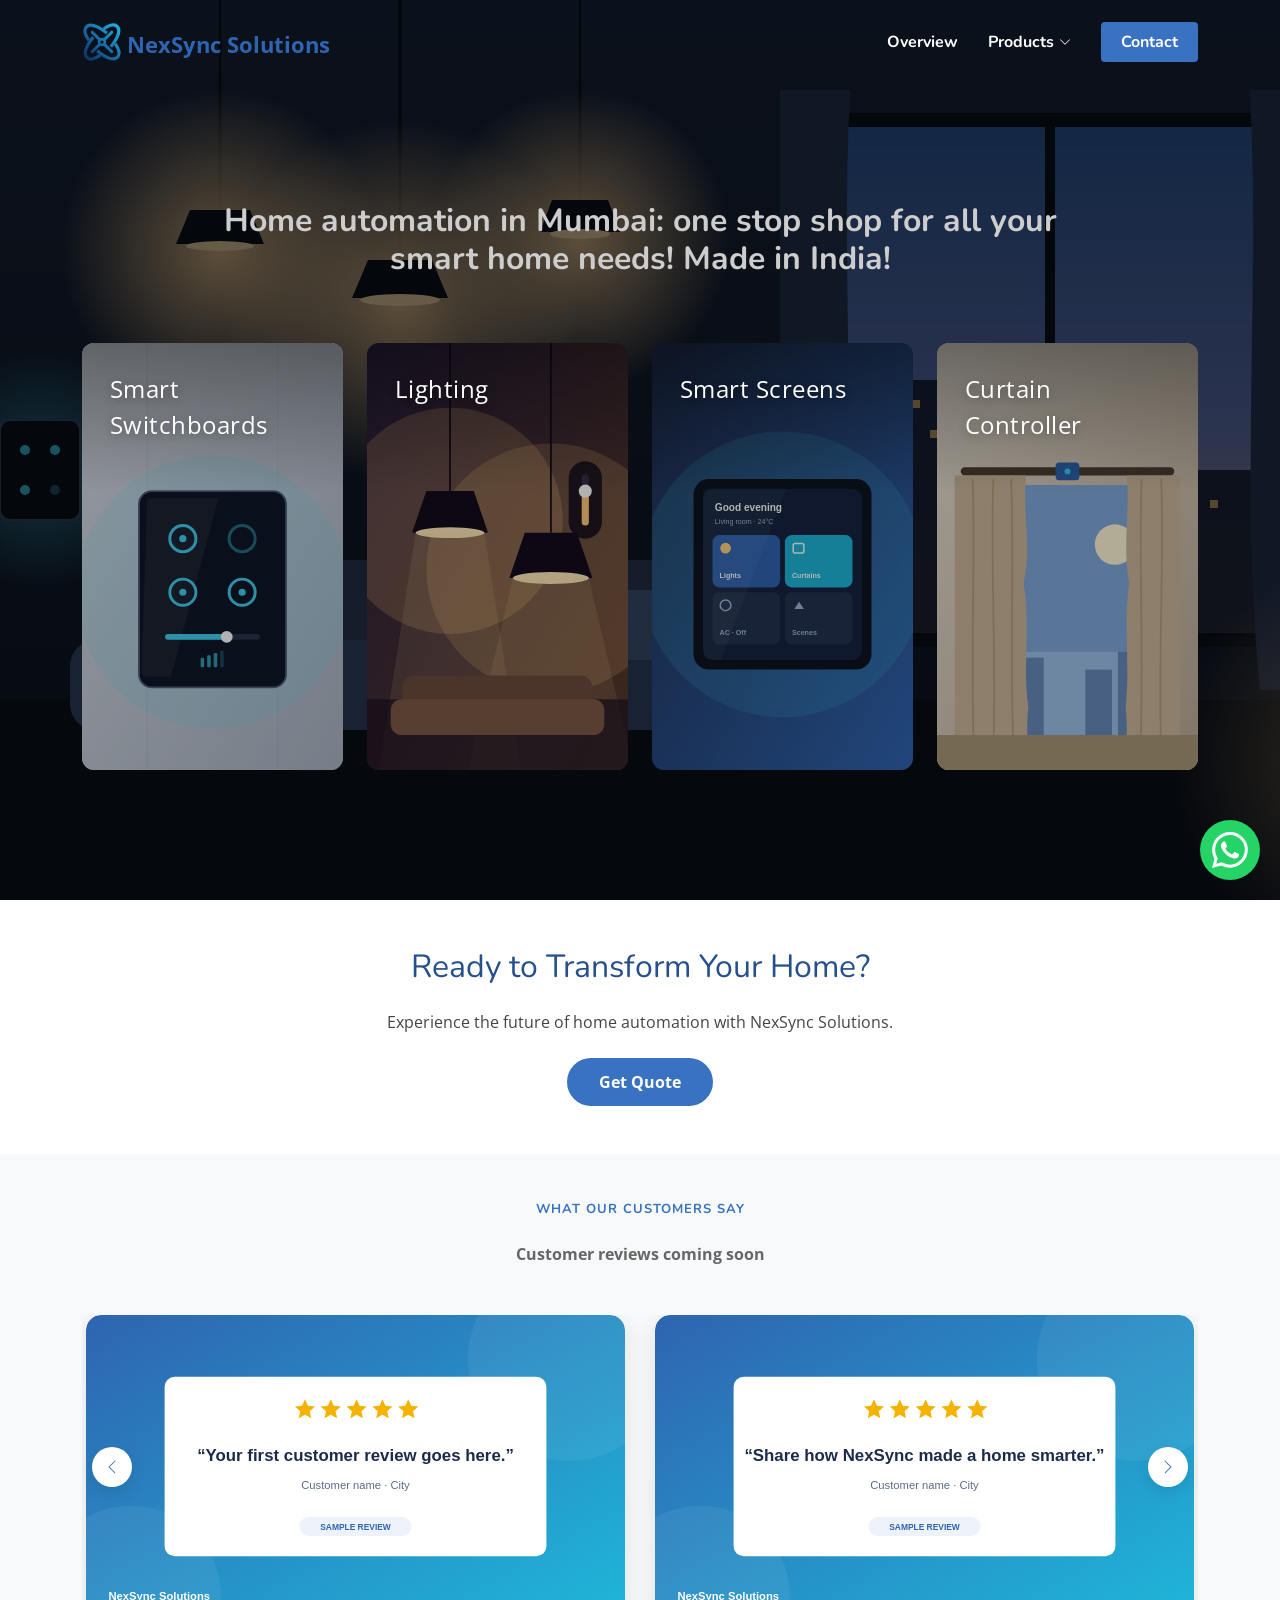
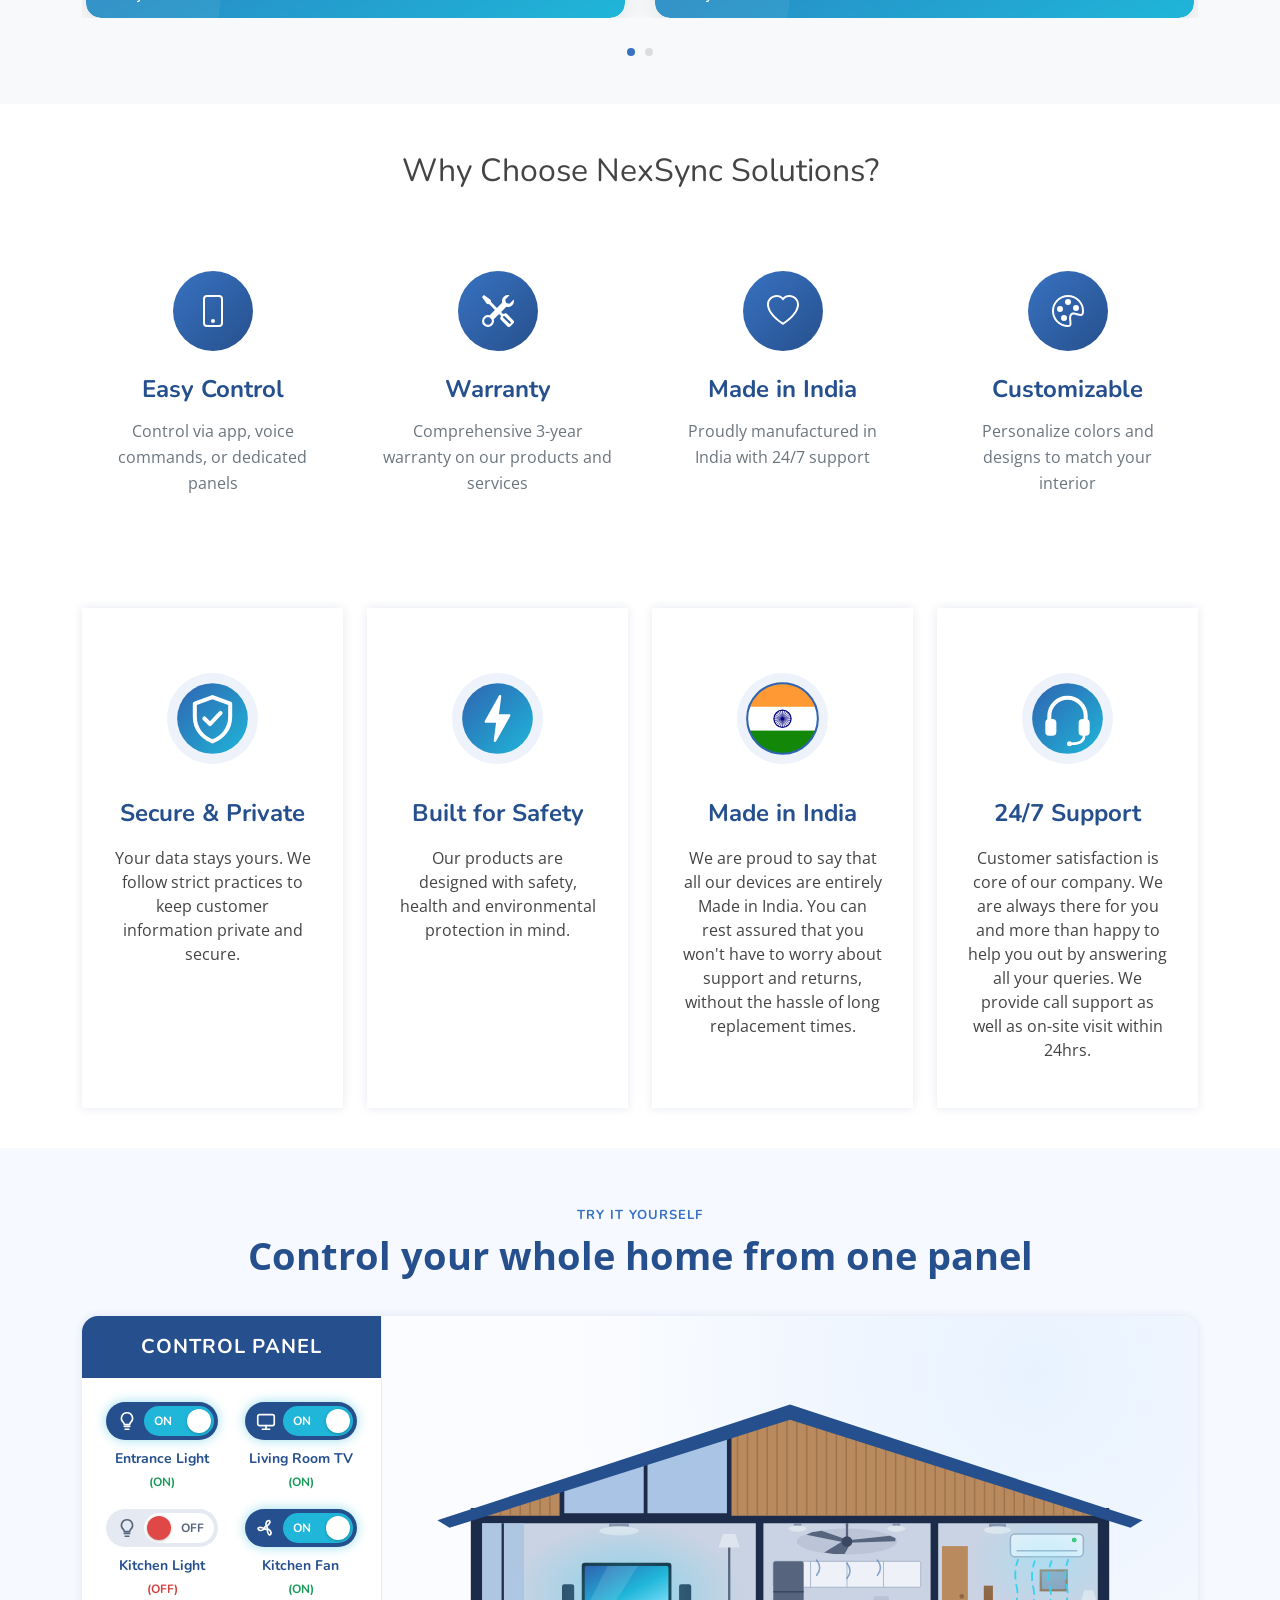
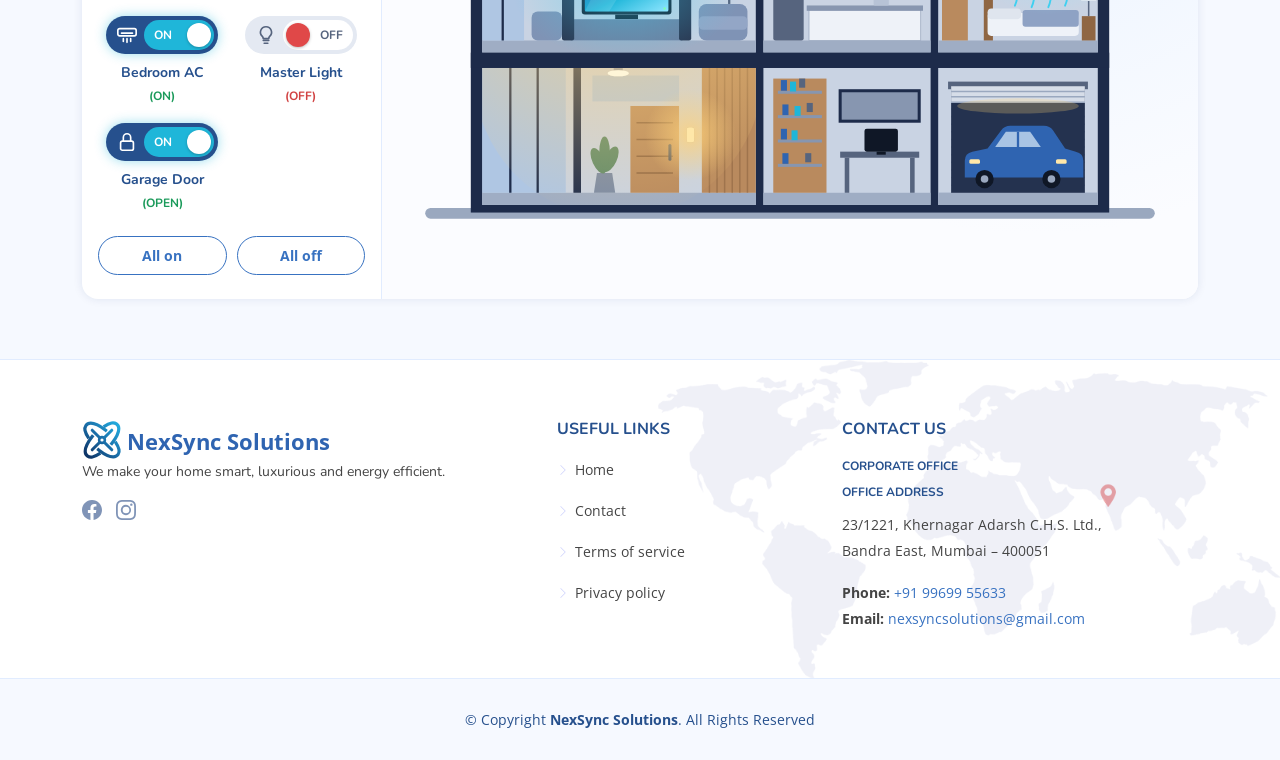
==== commit 12ce5777: "Update index.html" ====
--- a/index.html
+++ b/index.html
@@ -82,8 +82,32 @@
       @media (max-width:991px){
         .sd-wrap{grid-template-columns:1fr}
         .sd-panel{border-right:0;border-bottom:1px solid #e1ecff}
-        .sd-grid{grid-template-columns:repeat(auto-fill,minmax(130px,1fr))}
+        .sd-panel-head{font-size:16px;padding:10px}
+        .sd-grid{grid-template-columns:repeat(auto-fill,minmax(230px,1fr));gap:8px 16px;padding:14px 16px}
+        .sd-device{display:grid;grid-template-columns:auto 1fr;grid-template-rows:auto auto;column-gap:10px;row-gap:0;align-items:center;text-align:left}
+        .sd-pill{grid-row:1 / span 2;padding:3px 3px 3px 8px}
+        .sd-icon{width:18px;height:18px}
+        .sd-track{width:60px;height:26px;padding:0 8px}
+        .sd-knob{width:20px;height:20px}
+        .sd-device.is-on .sd-knob{left:37px}
+        .sd-name{margin-top:0;font-size:13px;line-height:1.2;align-self:end}
+        .sd-status{font-size:11px;line-height:1.2;align-self:start}
+        .sd-all{padding:0 16px 14px}
+        .sd-all-btn{padding:6px 0;font-size:13px}
         .sd-stage{padding:16px}
+      }
+      @media (max-width:575px){
+        .sd-grid{grid-template-columns:1fr 1fr;gap:8px 8px;padding:12px 10px}
+        .sd-device{column-gap:6px}
+        .sd-pill{gap:4px;padding:2px 2px 2px 6px}
+        .sd-icon{width:14px;height:14px}
+        .sd-track{width:44px;height:22px;padding:0 5px}
+        .sd-state{font-size:9px}
+        .sd-knob{width:16px;height:16px}
+        .sd-device.is-on .sd-knob{left:25px}
+        .sd-name{font-size:10.5px;white-space:nowrap}
+        .sd-status{font-size:10px}
+        .sd-all{padding:0 10px 12px}
       }
       @media (prefers-reduced-motion:reduce){.sd-layer,.sd-knob,.sd-track,.sd-pill{transition:none}}
     </style>
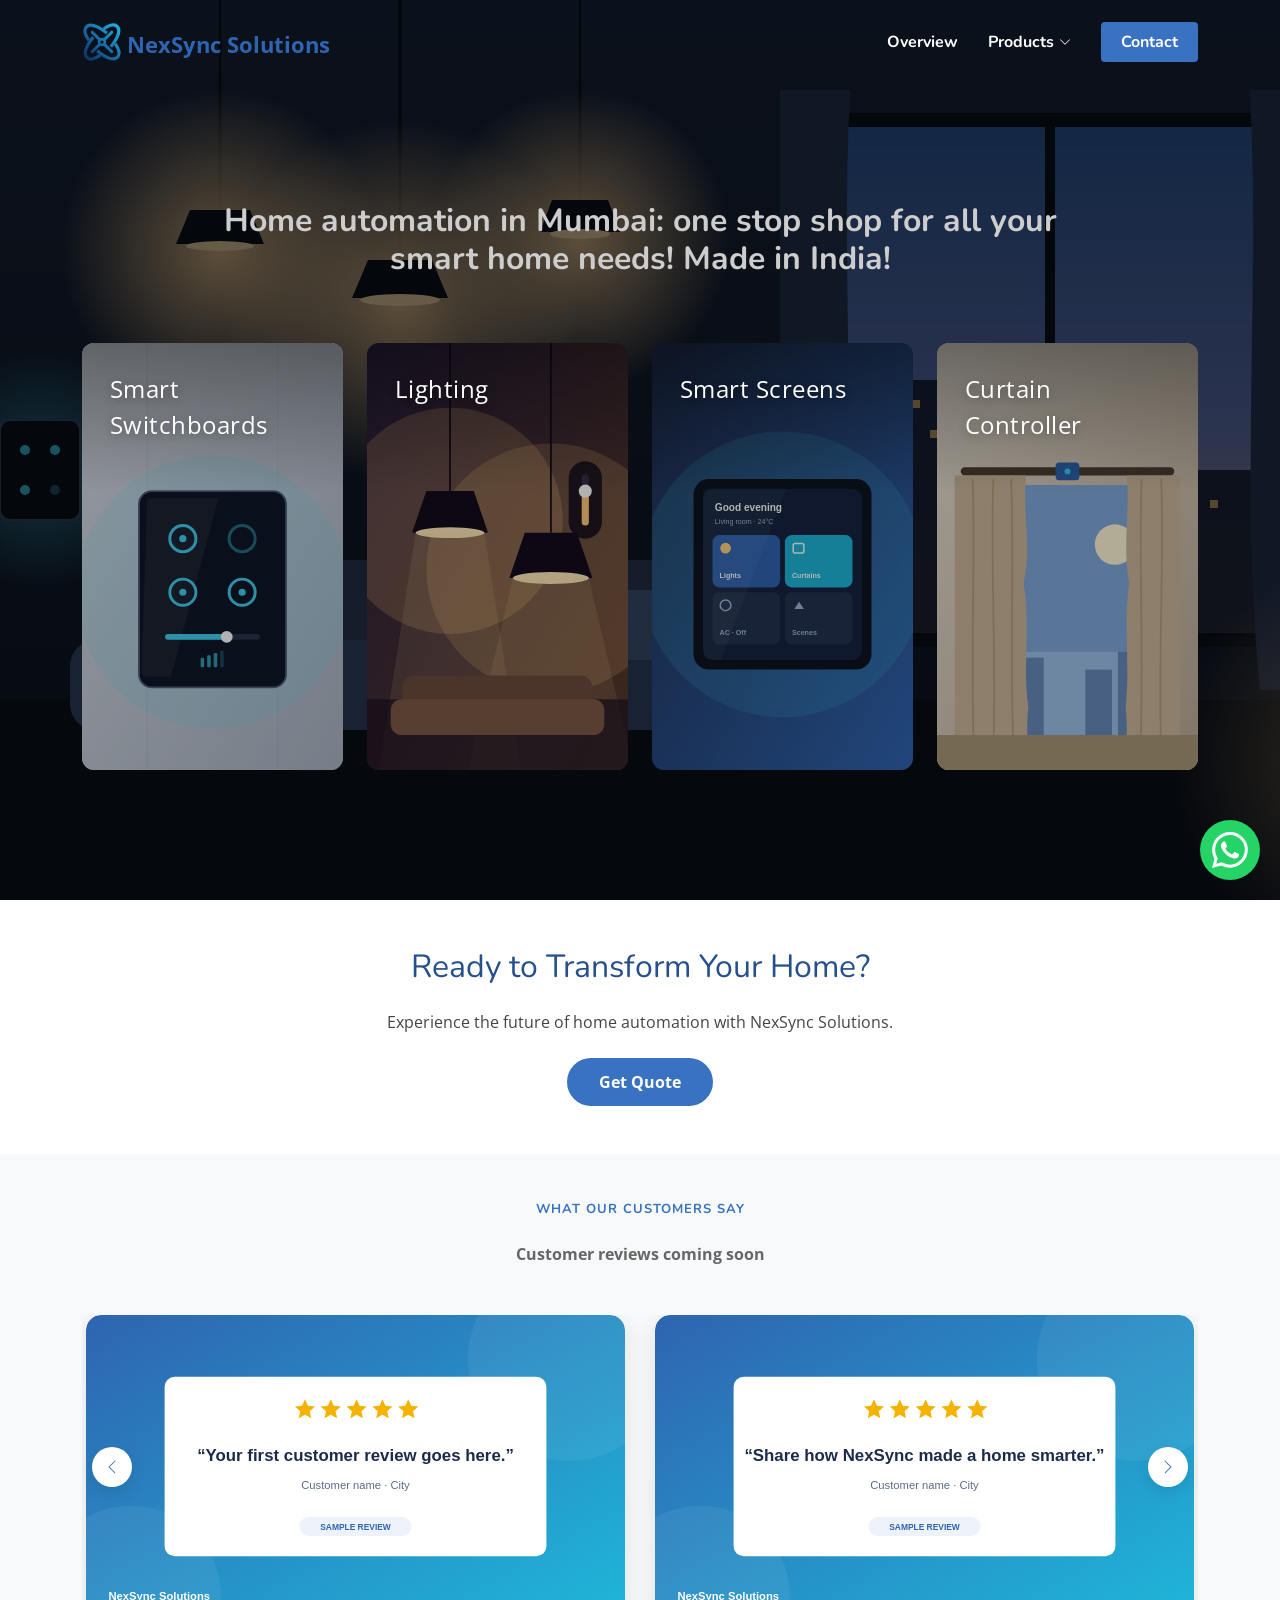
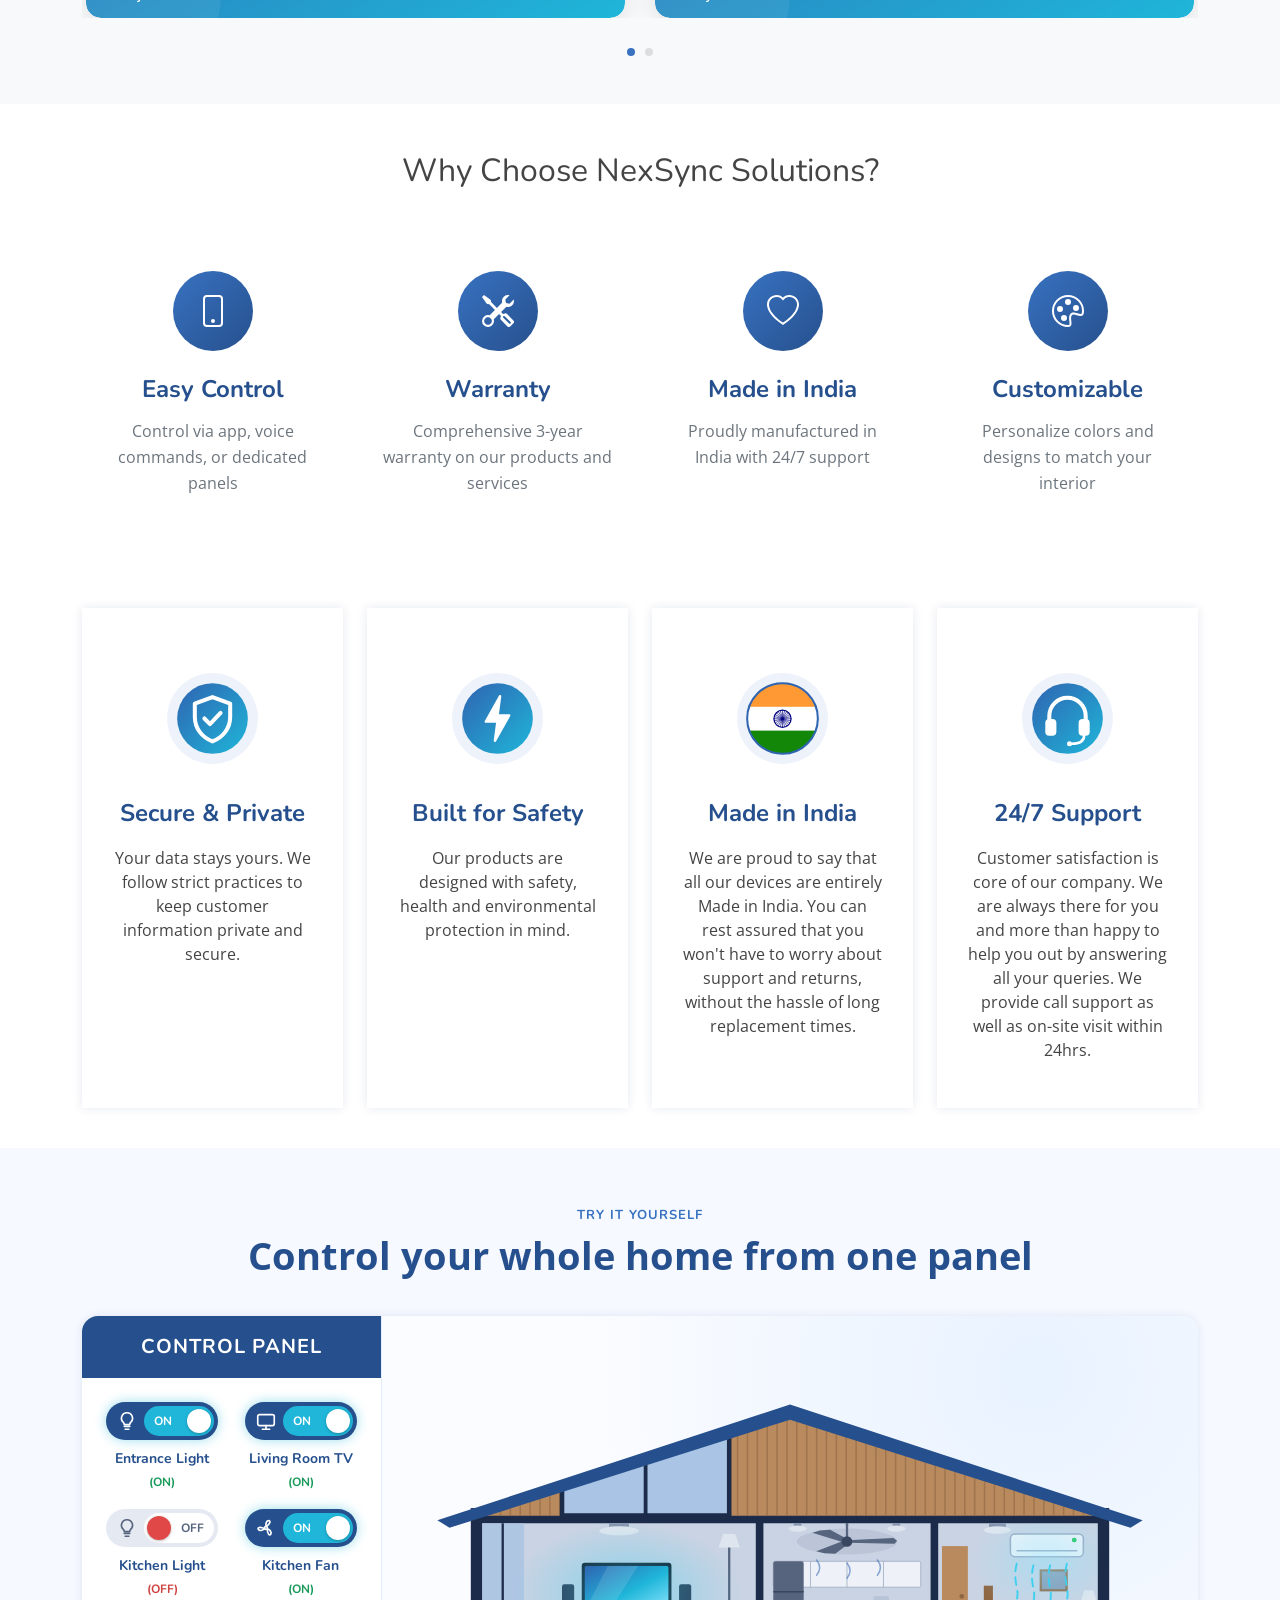
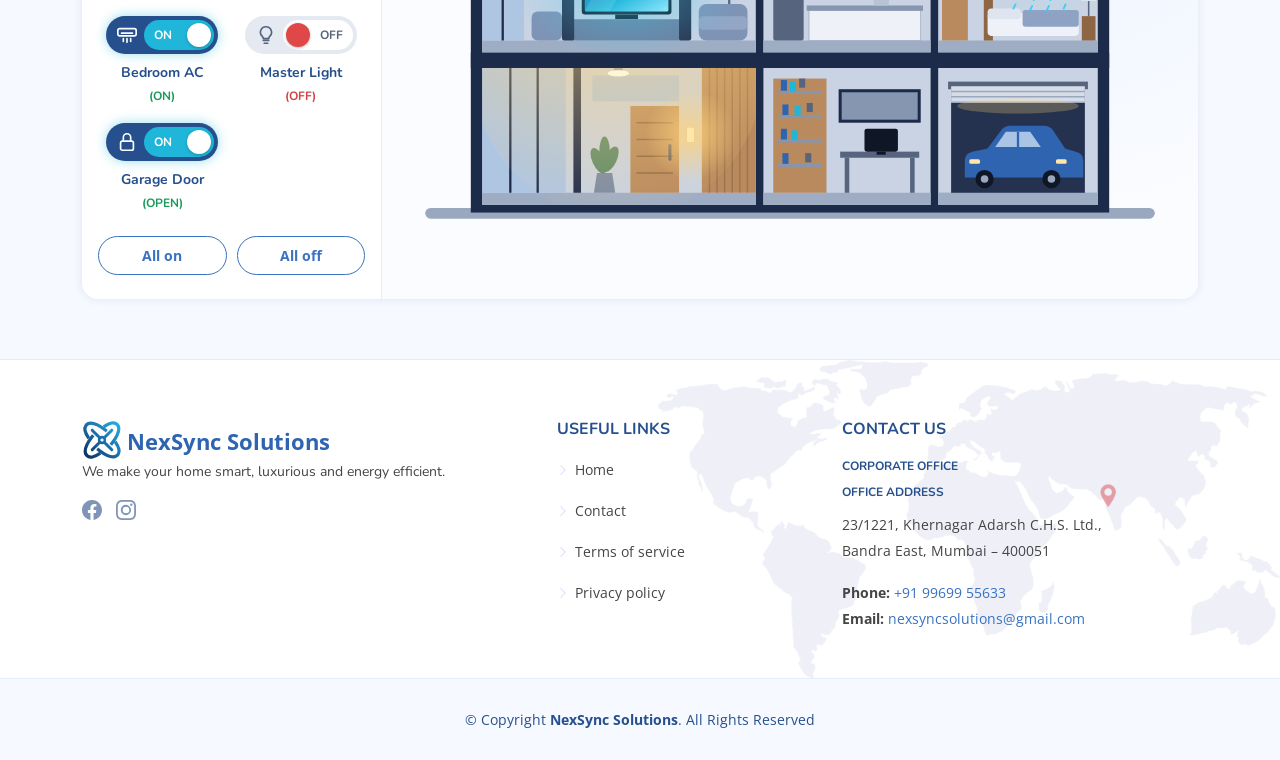
==== commit ae077f82: "update" ====
--- a/index.html
+++ b/index.html
@@ -276,11 +276,11 @@
         <div class="container">
           <div class="row text-center">
             <div class="col-12">
-              <h2 class="mb-5">Why Choose NexSync Solutions?</h2>
-            </div>
-          </div>
-          <div class="row g-4">
-            <div class="col-lg-3 col-md-6">
+              <h2 class="mb-3 mb-md-5">Why Choose NexSync Solutions?</h2>
+            </div>
+          </div>
+          <div class="row g-3 g-md-4">
+            <div class="col-6 col-lg-3">
               <div class="feature-item text-center">
                 <div class="feature-icon">
                   <i class="bi bi-phone"><svg aria-hidden="true" fill="currentColor" xmlns="http://www.w3.org/2000/svg" viewBox="0 0 16 16"><path d="M11 1a1 1 0 0 1 1 1v12a1 1 0 0 1-1 1H5a1 1 0 0 1-1-1V2a1 1 0 0 1 1-1zM5 0a2 2 0 0 0-2 2v12a2 2 0 0 0 2 2h6a2 2 0 0 0 2-2V2a2 2 0 0 0-2-2z"/><path d="M8 14a1 1 0 1 0 0-2 1 1 0 0 0 0 2"/></svg></i>
@@ -289,7 +289,7 @@
                 <p>Control via app, voice commands, or dedicated panels</p>
               </div>
             </div>
-            <div class="col-lg-3 col-md-6">
+            <div class="col-6 col-lg-3">
               <div class="feature-item text-center">
                 <div class="feature-icon">
                   <i class="bi bi-tools"><svg aria-hidden="true" fill="currentColor" xmlns="http://www.w3.org/2000/svg" viewBox="0 0 16 16"><path d="M1 0 0 1l2.2 3.081a1 1 0 0 0 .815.419h.07a1 1 0 0 1 .708.293l2.675 2.675-2.617 2.654A3.003 3.003 0 0 0 0 13a3 3 0 1 0 5.878-.851l2.654-2.617.968.968-.305.914a1 1 0 0 0 .242 1.023l3.27 3.27a.997.997 0 0 0 1.414 0l1.586-1.586a.997.997 0 0 0 0-1.414l-3.27-3.27a1 1 0 0 0-1.023-.242L10.5 9.5l-.96-.96 2.68-2.643A3.005 3.005 0 0 0 16 3q0-.405-.102-.777l-2.14 2.141L12 4l-.364-1.757L13.777.102a3 3 0 0 0-3.675 3.68L7.462 6.46 4.793 3.793a1 1 0 0 1-.293-.707v-.071a1 1 0 0 0-.419-.814zm9.646 10.646a.5.5 0 0 1 .708 0l2.914 2.915a.5.5 0 0 1-.707.707l-2.915-2.914a.5.5 0 0 1 0-.708M3 11l.471.242.529.026.287.445.445.287.026.529L5 13l-.242.471-.026.529-.445.287-.287.445-.529.026L3 15l-.471-.242L2 14.732l-.287-.445L1.268 14l-.026-.529L1 13l.242-.471.026-.529.445-.287.287-.445.529-.026z"/></svg></i>
@@ -300,7 +300,7 @@
                 </p>
               </div>
             </div>
-            <div class="col-lg-3 col-md-6">
+            <div class="col-6 col-lg-3">
               <div class="feature-item text-center">
                 <div class="feature-icon">
                   <i class="bi bi-heart"><svg aria-hidden="true" fill="currentColor" xmlns="http://www.w3.org/2000/svg" viewBox="0 0 16 16"><path d="m8 2.748-.717-.737C5.6.281 2.514.878 1.4 3.053c-.523 1.023-.641 2.5.314 4.385.92 1.815 2.834 3.989 6.286 6.357 3.452-2.368 5.365-4.542 6.286-6.357.955-1.886.838-3.362.314-4.385C13.486.878 10.4.28 8.717 2.01zM8 15C-7.333 4.868 3.279-3.04 7.824 1.143q.09.083.176.171a3 3 0 0 1 .176-.17C12.72-3.042 23.333 4.867 8 15"/></svg></i>
@@ -309,7 +309,7 @@
                 <p>Proudly manufactured in India with 24/7 support</p>
               </div>
             </div>
-            <div class="col-lg-3 col-md-6">
+            <div class="col-6 col-lg-3">
               <div class="feature-item text-center">
                 <div class="feature-icon">
                   <i class="bi bi-palette"><svg aria-hidden="true" fill="currentColor" xmlns="http://www.w3.org/2000/svg" viewBox="0 0 16 16"><path d="M8 5a1.5 1.5 0 1 0 0-3 1.5 1.5 0 0 0 0 3m4 3a1.5 1.5 0 1 0 0-3 1.5 1.5 0 0 0 0 3M5.5 7a1.5 1.5 0 1 1-3 0 1.5 1.5 0 0 1 3 0m.5 6a1.5 1.5 0 1 0 0-3 1.5 1.5 0 0 0 0 3"/><path d="M16 8c0 3.15-1.866 2.585-3.567 2.07C11.42 9.763 10.465 9.473 10 10c-.603.683-.475 1.819-.351 2.92C9.826 14.495 9.996 16 8 16a8 8 0 1 1 8-8m-8 7c.611 0 .654-.171.655-.176.078-.146.124-.464.07-1.119-.014-.168-.037-.37-.061-.591-.052-.464-.112-1.005-.118-1.462-.01-.707.083-1.61.704-2.314.369-.417.845-.578 1.272-.618.404-.038.812.026 1.16.104.343.077.702.186 1.025.284l.028.008c.346.105.658.199.953.266.653.148.904.083.991.024C14.717 9.38 15 9.161 15 8a7 7 0 1 0-7 7"/></svg></i>
@@ -326,8 +326,8 @@
       <!-- ======= Highlights Section ======= -->
       <section id="highlights" class="highlights">
         <div class="container">
-          <div class="row justify-content-center pt-4">
-            <div class="col-lg-3 col-md-6 col-12">
+          <div class="row justify-content-center g-3 g-md-4 pt-4">
+            <div class="col-6 col-lg-3">
               <div class="box">
                 <img loading="lazy" decoding="async" src="images/highlight-secure.svg" class="img-fluid" alt="Secure and private">
                 <h3>Secure &amp; Private</h3>
@@ -338,7 +338,7 @@
               </div>
             </div>
 
-            <div class="col-lg-3 col-md-6 col-12 mt-4 mt-md-0">
+            <div class="col-6 col-lg-3">
               <div class="box">
                 <img loading="lazy" decoding="async" src="images/highlight-safety.svg" class="img-fluid" alt="Built for safety">
                 <h3>Built for Safety</h3>
@@ -349,7 +349,7 @@
               </div>
             </div>
 
-            <div class="col-lg-3 col-md-6 col-12 mt-4 mt-lg-0">
+            <div class="col-6 col-lg-3">
               <div class="box">
                 <img loading="lazy" decoding="async" src="images/highlight-india.svg" class="img-fluid" alt="Made in India">
                 <h3>Made in India</h3>
@@ -362,7 +362,7 @@
               </div>
             </div>
 
-            <div class="col-lg-3 col-md-6 col-12 mt-4 mt-lg-0">
+            <div class="col-6 col-lg-3">
               <div class="box">
                 <img loading="lazy" decoding="async" src="images/highlight-support.svg" class="img-fluid" alt="24/7 customer support">
                 <h3>24/7 Support</h3>
--- a/css/style.css
+++ b/css/style.css
@@ -499,3 +499,16 @@
 .contact .info-box{height:100%}
 .contact .email-form .error-message{text-align:center}
 .contact .section-header .contact-lead{font-size:1rem;font-weight:400;color:var(--font-color);margin:10px 0 0;text-transform:none;line-height:1.6}
+
+/* Compact 2-column features and highlights on phones */
+@media(max-width:575px){
+  .features-overview h2{font-size:22px}
+  .features-overview .feature-item{padding:.75rem .25rem}
+  .features-overview .feature-item .feature-icon{width:52px;height:52px;margin-bottom:.6rem;font-size:1.4rem}
+  .features-overview .feature-item h4{font-size:15px;margin-bottom:.35rem}
+  .features-overview .feature-item p{font-size:12.5px;line-height:1.45;margin-bottom:0}
+  .highlights .box{padding:14px 10px}
+  .highlights .box img{padding:6px 14px;max-height:100px;margin-bottom:6px}
+  .highlights .box h3{font-size:16px;margin-bottom:6px}
+  .highlights .box p{font-size:12.5px;line-height:1.45;margin-bottom:0}
+}
